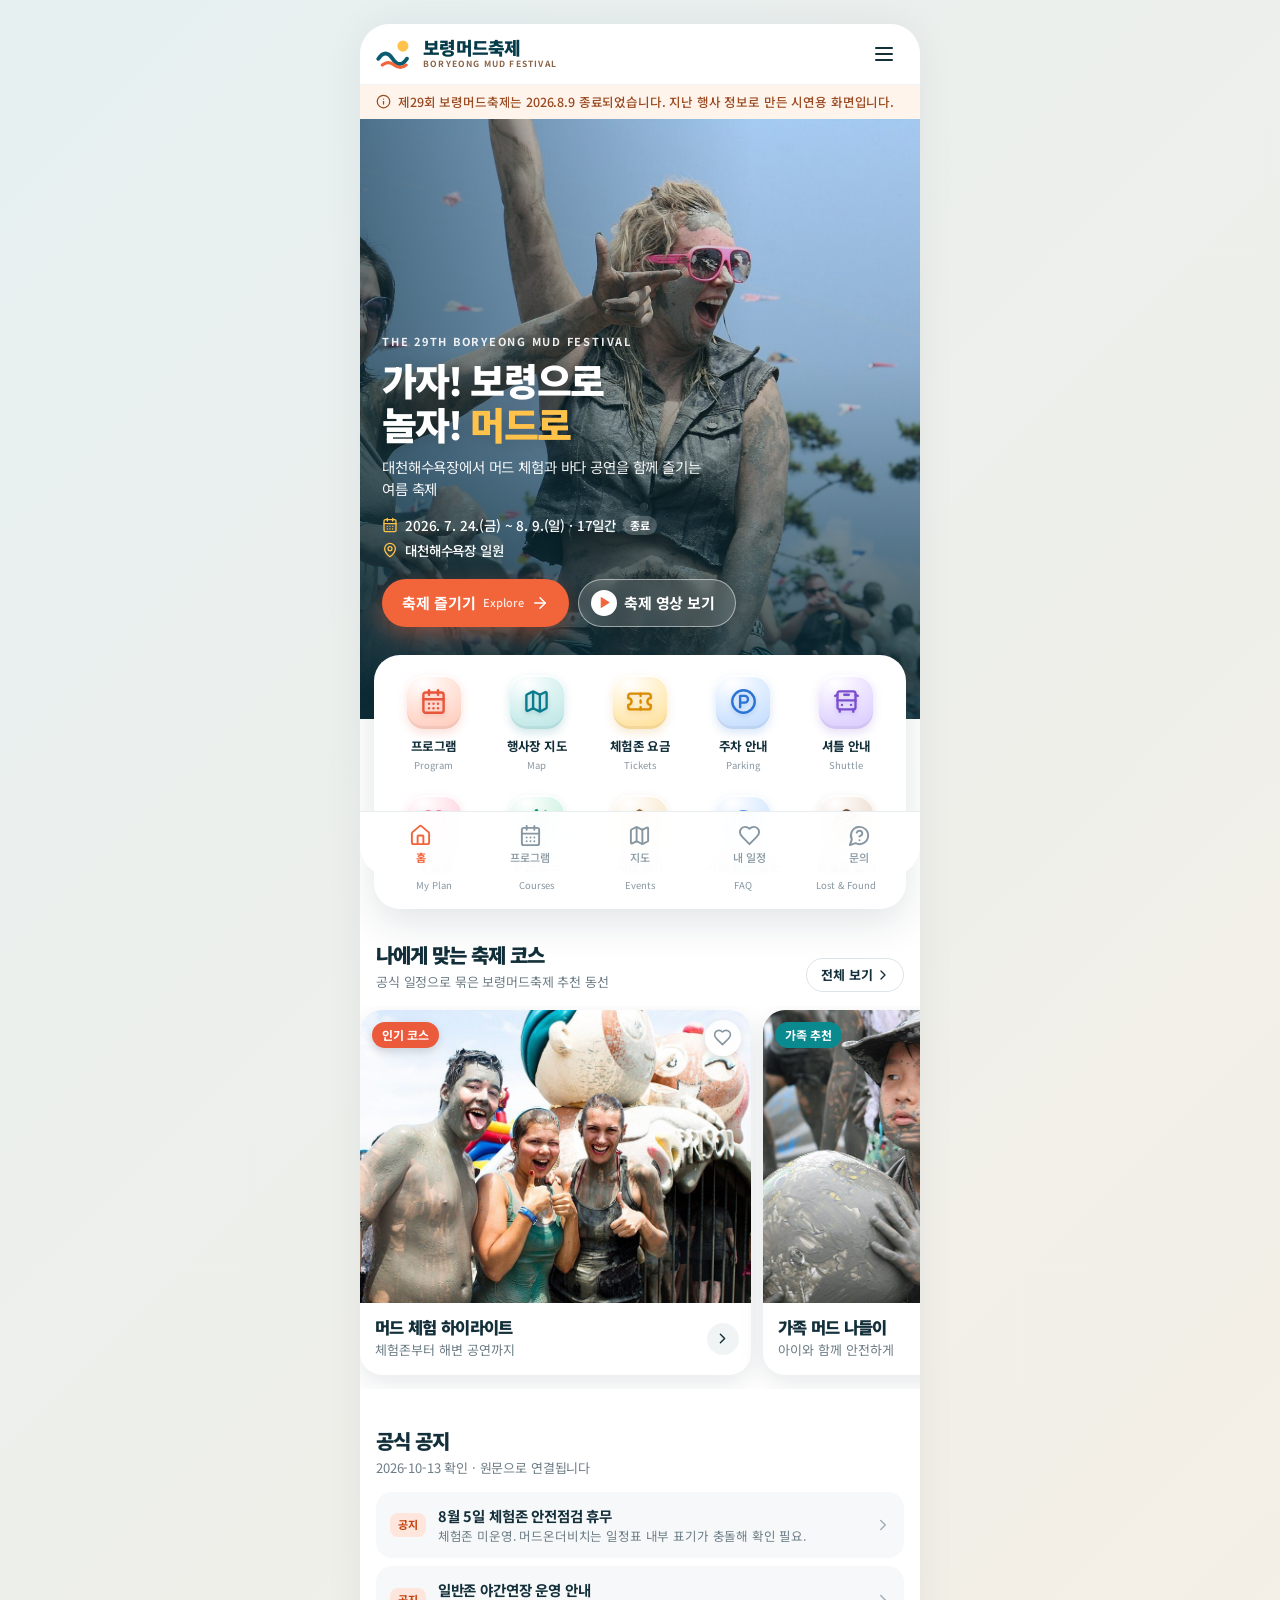
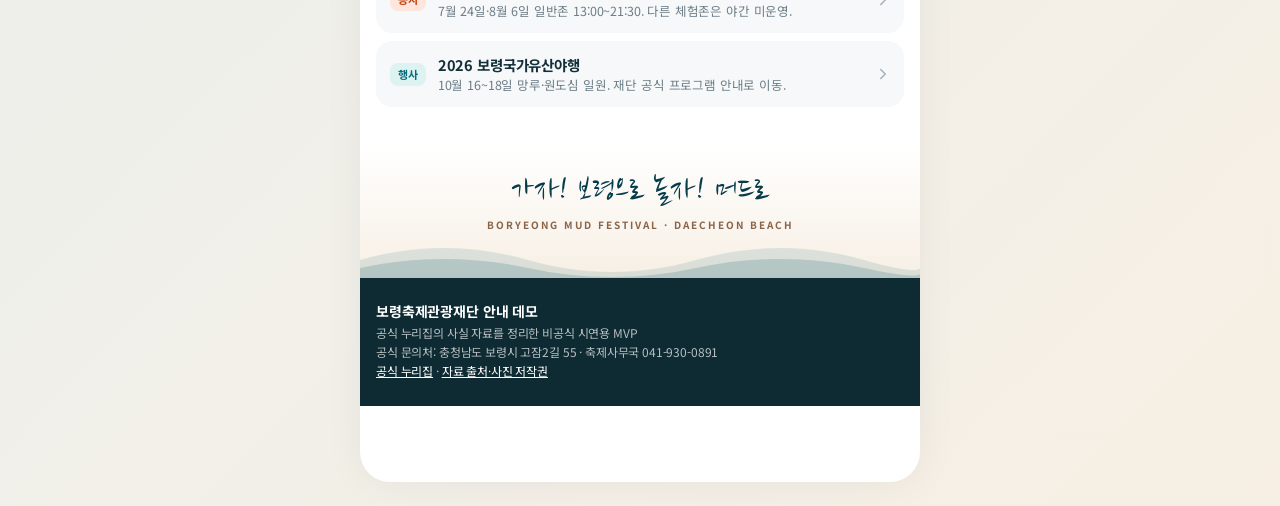
==== index.html @ dc7b0682 "Rebuild Boryeong demo on new festival engine (Cheonan-style design) Previous design v3 kept under /v" ====
<!doctype html>
<html lang="ko">
  <head>
    <meta charset="UTF-8" />
    <meta name="viewport" content="width=device-width, initial-scale=1.0, viewport-fit=cover" />
    <meta name="theme-color" content="#0A5C6E" />
    <link rel="manifest" href="./manifest.webmanifest" />
    <link rel="icon" href="./icon.svg" type="image/svg+xml" />
    <link rel="preconnect" href="https://fonts.googleapis.com" />
    <link rel="preconnect" href="https://fonts.gstatic.com" crossorigin />
    <link href="https://fonts.googleapis.com/css2?family=Noto+Sans+KR:wght@400;500;700;900&family=Nanum+Brush+Script&display=swap" rel="stylesheet" />
    <title>축제 안내</title>
    <script type="module" crossorigin src="./assets/index-DCYfaYwa.js"></script>
    <link rel="stylesheet" crossorigin href="./assets/index-BZfyHHnb.css">
  </head>
  <body>
    <div id="root"></div>
  </body>
</html>
---- assets/index-BZfyHHnb.css ----
.maplibregl-map{font:12px/20px Helvetica Neue,Arial,Helvetica,sans-serif;overflow:hidden;position:relative;-webkit-tap-highlight-color:rgb(0 0 0/0)}.maplibregl-canvas{position:absolute;left:0;top:0}.maplibregl-map:fullscreen{width:100%;height:100%}.maplibregl-ctrl-group button.maplibregl-ctrl-compass{touch-action:none}.maplibregl-canvas-container.maplibregl-interactive,.maplibregl-ctrl-group button.maplibregl-ctrl-compass{cursor:grab;-webkit-user-select:none;-moz-user-select:none;user-select:none}.maplibregl-canvas-container.maplibregl-interactive.maplibregl-track-pointer{cursor:pointer}.maplibregl-canvas-container.maplibregl-interactive:active,.maplibregl-ctrl-group button.maplibregl-ctrl-compass:active{cursor:grabbing}.maplibregl-canvas-container.maplibregl-touch-zoom-rotate,.maplibregl-canvas-container.maplibregl-touch-zoom-rotate .maplibregl-canvas{touch-action:pan-x pan-y}.maplibregl-canvas-container.maplibregl-touch-drag-pan,.maplibregl-canvas-container.maplibregl-touch-drag-pan .maplibregl-canvas{touch-action:pinch-zoom}.maplibregl-canvas-container.maplibregl-touch-zoom-rotate.maplibregl-touch-drag-pan,.maplibregl-canvas-container.maplibregl-touch-zoom-rotate.maplibregl-touch-drag-pan .maplibregl-canvas{touch-action:none}.maplibregl-canvas-container.maplibregl-touch-drag-pan.maplibregl-cooperative-gestures,.maplibregl-canvas-container.maplibregl-touch-drag-pan.maplibregl-cooperative-gestures .maplibregl-canvas{touch-action:pan-x pan-y}.maplibregl-ctrl-bottom-left,.maplibregl-ctrl-bottom-right,.maplibregl-ctrl-top-left,.maplibregl-ctrl-top-right{position:absolute;pointer-events:none;z-index:2}.maplibregl-ctrl-top-left{top:0;left:0}.maplibregl-ctrl-top-right{top:0;right:0}.maplibregl-ctrl-bottom-left{bottom:0;left:0}.maplibregl-ctrl-bottom-right{right:0;bottom:0}.maplibregl-ctrl{clear:both;pointer-events:auto;transform:translate(0)}.maplibregl-ctrl-top-left .maplibregl-ctrl{margin:10px 0 0 10px;float:left}.maplibregl-ctrl-top-right .maplibregl-ctrl{margin:10px 10px 0 0;float:right}.maplibregl-ctrl-bottom-left .maplibregl-ctrl{margin:0 0 10px 10px;float:left}.maplibregl-ctrl-bottom-right .maplibregl-ctrl{margin:0 10px 10px 0;float:right}.maplibregl-ctrl-group{border-radius:4px;background:#fff}.maplibregl-ctrl-group:not(:empty){box-shadow:0 0 0 2px #0000001a}@media(forced-colors:active){.maplibregl-ctrl-group:not(:empty){box-shadow:0 0 0 2px ButtonText}}.maplibregl-ctrl-group button{width:29px;height:29px;display:block;padding:0;outline:none;border:0;box-sizing:border-box;background-color:transparent;cursor:pointer}.maplibregl-ctrl-group button+button{border-top:1px solid #ddd}.maplibregl-ctrl button .maplibregl-ctrl-icon{display:block;width:100%;height:100%;background-repeat:no-repeat;background-position:50%}@media(forced-colors:active){.maplibregl-ctrl-icon{background-color:transparent}.maplibregl-ctrl-group button+button{border-top:1px solid ButtonText}}.maplibregl-ctrl button::-moz-focus-inner{border:0;padding:0}.maplibregl-ctrl-attrib-button:focus,.maplibregl-ctrl-group button:focus{box-shadow:0 0 2px 2px #0096ff}.maplibregl-ctrl button:disabled{cursor:not-allowed}.maplibregl-ctrl button:disabled .maplibregl-ctrl-icon{opacity:.25}@media(hover:hover){.maplibregl-ctrl button:not(:disabled):hover{background-color:#0000000d}}.maplibregl-ctrl button:not(:disabled):active{background-color:#0000000d}.maplibregl-ctrl-group button:focus:focus-visible{box-shadow:0 0 2px 2px #0096ff}.maplibregl-ctrl-group button:focus:not(:focus-visible){box-shadow:none}.maplibregl-ctrl-group button:focus:first-child{border-radius:4px 4px 0 0}.maplibregl-ctrl-group button:focus:last-child{border-radius:0 0 4px 4px}.maplibregl-ctrl-group button:focus:only-child{border-radius:inherit}.maplibregl-ctrl button.maplibregl-ctrl-zoom-out .maplibregl-ctrl-icon{background-image:url(data:image/svg+xml;charset=utf-8,%3Csvg%20xmlns%3D%22http%3A%2F%2Fwww.w3.org%2F2000%2Fsvg%22%20width%3D%2229%22%20height%3D%2229%22%20fill%3D%22%23333%22%20viewBox%3D%220%200%2029%2029%22%3E%3Cpath%20d%3D%22M10%2013c-.75%200-1.5.75-1.5%201.5S9.25%2016%2010%2016h9c.75%200%201.5-.75%201.5-1.5S19.75%2013%2019%2013z%22%2F%3E%3C%2Fsvg%3E)}.maplibregl-ctrl button.maplibregl-ctrl-zoom-in .maplibregl-ctrl-icon{background-image:url(data:image/svg+xml;charset=utf-8,%3Csvg%20xmlns%3D%22http%3A%2F%2Fwww.w3.org%2F2000%2Fsvg%22%20width%3D%2229%22%20height%3D%2229%22%20fill%3D%22%23333%22%20viewBox%3D%220%200%2029%2029%22%3E%3Cpath%20d%3D%22M14.5%208.5c-.75%200-1.5.75-1.5%201.5v3h-3c-.75%200-1.5.75-1.5%201.5S9.25%2016%2010%2016h3v3c0%20.75.75%201.5%201.5%201.5S16%2019.75%2016%2019v-3h3c.75%200%201.5-.75%201.5-1.5S19.75%2013%2019%2013h-3v-3c0-.75-.75-1.5-1.5-1.5%22%2F%3E%3C%2Fsvg%3E)}@media(forced-colors:active){.maplibregl-ctrl button.maplibregl-ctrl-zoom-out .maplibregl-ctrl-icon{background-image:url(data:image/svg+xml;charset=utf-8,%3Csvg%20xmlns%3D%22http%3A%2F%2Fwww.w3.org%2F2000%2Fsvg%22%20width%3D%2229%22%20height%3D%2229%22%20fill%3D%22%23fff%22%20viewBox%3D%220%200%2029%2029%22%3E%3Cpath%20d%3D%22M10%2013c-.75%200-1.5.75-1.5%201.5S9.25%2016%2010%2016h9c.75%200%201.5-.75%201.5-1.5S19.75%2013%2019%2013z%22%2F%3E%3C%2Fsvg%3E)}.maplibregl-ctrl button.maplibregl-ctrl-zoom-in .maplibregl-ctrl-icon{background-image:url(data:image/svg+xml;charset=utf-8,%3Csvg%20xmlns%3D%22http%3A%2F%2Fwww.w3.org%2F2000%2Fsvg%22%20width%3D%2229%22%20height%3D%2229%22%20fill%3D%22%23fff%22%20viewBox%3D%220%200%2029%2029%22%3E%3Cpath%20d%3D%22M14.5%208.5c-.75%200-1.5.75-1.5%201.5v3h-3c-.75%200-1.5.75-1.5%201.5S9.25%2016%2010%2016h3v3c0%20.75.75%201.5%201.5%201.5S16%2019.75%2016%2019v-3h3c.75%200%201.5-.75%201.5-1.5S19.75%2013%2019%2013h-3v-3c0-.75-.75-1.5-1.5-1.5%22%2F%3E%3C%2Fsvg%3E)}}@media(forced-colors:active)and (prefers-color-scheme:light){.maplibregl-ctrl button.maplibregl-ctrl-zoom-out .maplibregl-ctrl-icon{background-image:url(data:image/svg+xml;charset=utf-8,%3Csvg%20xmlns%3D%22http%3A%2F%2Fwww.w3.org%2F2000%2Fsvg%22%20width%3D%2229%22%20height%3D%2229%22%20viewBox%3D%220%200%2029%2029%22%3E%3Cpath%20d%3D%22M10%2013c-.75%200-1.5.75-1.5%201.5S9.25%2016%2010%2016h9c.75%200%201.5-.75%201.5-1.5S19.75%2013%2019%2013z%22%2F%3E%3C%2Fsvg%3E)}.maplibregl-ctrl button.maplibregl-ctrl-zoom-in .maplibregl-ctrl-icon{background-image:url(data:image/svg+xml;charset=utf-8,%3Csvg%20xmlns%3D%22http%3A%2F%2Fwww.w3.org%2F2000%2Fsvg%22%20width%3D%2229%22%20height%3D%2229%22%20viewBox%3D%220%200%2029%2029%22%3E%3Cpath%20d%3D%22M14.5%208.5c-.75%200-1.5.75-1.5%201.5v3h-3c-.75%200-1.5.75-1.5%201.5S9.25%2016%2010%2016h3v3c0%20.75.75%201.5%201.5%201.5S16%2019.75%2016%2019v-3h3c.75%200%201.5-.75%201.5-1.5S19.75%2013%2019%2013h-3v-3c0-.75-.75-1.5-1.5-1.5%22%2F%3E%3C%2Fsvg%3E)}}.maplibregl-ctrl button.maplibregl-ctrl-fullscreen .maplibregl-ctrl-icon{background-image:url(data:image/svg+xml;charset=utf-8,%3Csvg%20xmlns%3D%22http%3A%2F%2Fwww.w3.org%2F2000%2Fsvg%22%20width%3D%2229%22%20height%3D%2229%22%20fill%3D%22%23333%22%20viewBox%3D%220%200%2029%2029%22%3E%3Cpath%20d%3D%22M24%2016v5.5c0%201.75-.75%202.5-2.5%202.5H16v-1l3-1.5-4-5.5%201-1%205.5%204%201.5-3zM6%2016l1.5%203%205.5-4%201%201-4%205.5%203%201.5v1H7.5C5.75%2024%205%2023.25%205%2021.5V16zm7-11v1l-3%201.5%204%205.5-1%201-5.5-4L6%2013H5V7.5C5%205.75%205.75%205%207.5%205zm11%202.5c0-1.75-.75-2.5-2.5-2.5H16v1l3%201.5-4%205.5%201%201%205.5-4%201.5%203h1z%22%2F%3E%3C%2Fsvg%3E)}.maplibregl-ctrl button.maplibregl-ctrl-shrink .maplibregl-ctrl-icon{background-image:url(data:image/svg+xml;charset=utf-8,%3Csvg%20xmlns%3D%22http%3A%2F%2Fwww.w3.org%2F2000%2Fsvg%22%20width%3D%2229%22%20height%3D%2229%22%20viewBox%3D%220%200%2029%2029%22%3E%3Cpath%20d%3D%22M18.5%2016c-1.75%200-2.5.75-2.5%202.5V24h1l1.5-3%205.5%204%201-1-4-5.5%203-1.5v-1zM13%2018.5c0-1.75-.75-2.5-2.5-2.5H5v1l3%201.5L4%2024l1%201%205.5-4%201.5%203h1zm3-8c0%201.75.75%202.5%202.5%202.5H24v-1l-3-1.5L25%205l-1-1-5.5%204L17%205h-1zM10.5%2013c1.75%200%202.5-.75%202.5-2.5V5h-1l-1.5%203L5%204%204%205l4%205.5L5%2012v1z%22%2F%3E%3C%2Fsvg%3E)}@media(forced-colors:active){.maplibregl-ctrl button.maplibregl-ctrl-fullscreen .maplibregl-ctrl-icon{background-image:url(data:image/svg+xml;charset=utf-8,%3Csvg%20xmlns%3D%22http%3A%2F%2Fwww.w3.org%2F2000%2Fsvg%22%20width%3D%2229%22%20height%3D%2229%22%20fill%3D%22%23fff%22%20viewBox%3D%220%200%2029%2029%22%3E%3Cpath%20d%3D%22M24%2016v5.5c0%201.75-.75%202.5-2.5%202.5H16v-1l3-1.5-4-5.5%201-1%205.5%204%201.5-3zM6%2016l1.5%203%205.5-4%201%201-4%205.5%203%201.5v1H7.5C5.75%2024%205%2023.25%205%2021.5V16zm7-11v1l-3%201.5%204%205.5-1%201-5.5-4L6%2013H5V7.5C5%205.75%205.75%205%207.5%205zm11%202.5c0-1.75-.75-2.5-2.5-2.5H16v1l3%201.5-4%205.5%201%201%205.5-4%201.5%203h1z%22%2F%3E%3C%2Fsvg%3E)}.maplibregl-ctrl button.maplibregl-ctrl-shrink .maplibregl-ctrl-icon{background-image:url(data:image/svg+xml;charset=utf-8,%3Csvg%20xmlns%3D%22http%3A%2F%2Fwww.w3.org%2F2000%2Fsvg%22%20width%3D%2229%22%20height%3D%2229%22%20fill%3D%22%23fff%22%20viewBox%3D%220%200%2029%2029%22%3E%3Cpath%20d%3D%22M18.5%2016c-1.75%200-2.5.75-2.5%202.5V24h1l1.5-3%205.5%204%201-1-4-5.5%203-1.5v-1zM13%2018.5c0-1.75-.75-2.5-2.5-2.5H5v1l3%201.5L4%2024l1%201%205.5-4%201.5%203h1zm3-8c0%201.75.75%202.5%202.5%202.5H24v-1l-3-1.5L25%205l-1-1-5.5%204L17%205h-1zM10.5%2013c1.75%200%202.5-.75%202.5-2.5V5h-1l-1.5%203L5%204%204%205l4%205.5L5%2012v1z%22%2F%3E%3C%2Fsvg%3E)}}@media(forced-colors:active)and (prefers-color-scheme:light){.maplibregl-ctrl button.maplibregl-ctrl-fullscreen .maplibregl-ctrl-icon{background-image:url(data:image/svg+xml;charset=utf-8,%3Csvg%20xmlns%3D%22http%3A%2F%2Fwww.w3.org%2F2000%2Fsvg%22%20width%3D%2229%22%20height%3D%2229%22%20viewBox%3D%220%200%2029%2029%22%3E%3Cpath%20d%3D%22M24%2016v5.5c0%201.75-.75%202.5-2.5%202.5H16v-1l3-1.5-4-5.5%201-1%205.5%204%201.5-3zM6%2016l1.5%203%205.5-4%201%201-4%205.5%203%201.5v1H7.5C5.75%2024%205%2023.25%205%2021.5V16zm7-11v1l-3%201.5%204%205.5-1%201-5.5-4L6%2013H5V7.5C5%205.75%205.75%205%207.5%205zm11%202.5c0-1.75-.75-2.5-2.5-2.5H16v1l3%201.5-4%205.5%201%201%205.5-4%201.5%203h1z%22%2F%3E%3C%2Fsvg%3E)}.maplibregl-ctrl button.maplibregl-ctrl-shrink .maplibregl-ctrl-icon{background-image:url(data:image/svg+xml;charset=utf-8,%3Csvg%20xmlns%3D%22http%3A%2F%2Fwww.w3.org%2F2000%2Fsvg%22%20width%3D%2229%22%20height%3D%2229%22%20viewBox%3D%220%200%2029%2029%22%3E%3Cpath%20d%3D%22M18.5%2016c-1.75%200-2.5.75-2.5%202.5V24h1l1.5-3%205.5%204%201-1-4-5.5%203-1.5v-1zM13%2018.5c0-1.75-.75-2.5-2.5-2.5H5v1l3%201.5L4%2024l1%201%205.5-4%201.5%203h1zm3-8c0%201.75.75%202.5%202.5%202.5H24v-1l-3-1.5L25%205l-1-1-5.5%204L17%205h-1zM10.5%2013c1.75%200%202.5-.75%202.5-2.5V5h-1l-1.5%203L5%204%204%205l4%205.5L5%2012v1z%22%2F%3E%3C%2Fsvg%3E)}}.maplibregl-ctrl button.maplibregl-ctrl-compass .maplibregl-ctrl-icon{background-image:url(data:image/svg+xml;charset=utf-8,%3Csvg%20xmlns%3D%22http%3A%2F%2Fwww.w3.org%2F2000%2Fsvg%22%20width%3D%2229%22%20height%3D%2229%22%20fill%3D%22%23333%22%20viewBox%3D%220%200%2029%2029%22%3E%3Cpath%20d%3D%22m10.5%2014%204-8%204%208z%22%2F%3E%3Cpath%20fill%3D%22%23ccc%22%20d%3D%22m10.5%2016%204%208%204-8z%22%2F%3E%3C%2Fsvg%3E)}@media(forced-colors:active){.maplibregl-ctrl button.maplibregl-ctrl-compass .maplibregl-ctrl-icon{background-image:url(data:image/svg+xml;charset=utf-8,%3Csvg%20xmlns%3D%22http%3A%2F%2Fwww.w3.org%2F2000%2Fsvg%22%20width%3D%2229%22%20height%3D%2229%22%20fill%3D%22%23fff%22%20viewBox%3D%220%200%2029%2029%22%3E%3Cpath%20d%3D%22m10.5%2014%204-8%204%208z%22%2F%3E%3Cpath%20fill%3D%22%23ccc%22%20d%3D%22m10.5%2016%204%208%204-8z%22%2F%3E%3C%2Fsvg%3E)}}@media(forced-colors:active)and (prefers-color-scheme:light){.maplibregl-ctrl button.maplibregl-ctrl-compass .maplibregl-ctrl-icon{background-image:url(data:image/svg+xml;charset=utf-8,%3Csvg%20xmlns%3D%22http%3A%2F%2Fwww.w3.org%2F2000%2Fsvg%22%20width%3D%2229%22%20height%3D%2229%22%20viewBox%3D%220%200%2029%2029%22%3E%3Cpath%20d%3D%22m10.5%2014%204-8%204%208z%22%2F%3E%3Cpath%20fill%3D%22%23ccc%22%20d%3D%22m10.5%2016%204%208%204-8z%22%2F%3E%3C%2Fsvg%3E)}}.maplibregl-ctrl button.maplibregl-ctrl-globe .maplibregl-ctrl-icon{background-image:url(data:image/svg+xml;charset=utf-8,%3Csvg%20xmlns%3D%22http%3A%2F%2Fwww.w3.org%2F2000%2Fsvg%22%20width%3D%2222%22%20height%3D%2222%22%20fill%3D%22none%22%20stroke%3D%22%23333%22%20viewBox%3D%220%200%2022%2022%22%3E%3Ccircle%20cx%3D%2211%22%20cy%3D%2211%22%20r%3D%228.5%22%2F%3E%3Cpath%20d%3D%22M17.5%2011c0%204.819-3.02%208.5-6.5%208.5S4.5%2015.819%204.5%2011%207.52%202.5%2011%202.5s6.5%203.681%206.5%208.5Z%22%2F%3E%3Cpath%20d%3D%22M13.5%2011c0%202.447-.331%204.64-.853%206.206-.262.785-.562%201.384-.872%201.777-.314.399-.58.517-.775.517s-.461-.118-.775-.517c-.31-.393-.61-.992-.872-1.777C8.831%2015.64%208.5%2013.446%208.5%2011s.331-4.64.853-6.206c.262-.785.562-1.384.872-1.777.314-.399.58-.517.775-.517s.461.118.775.517c.31.393.61.992.872%201.777.522%201.565.853%203.76.853%206.206Z%22%2F%3E%3Cpath%20d%3D%22M11%207.5c-1.909%200-3.622-.166-4.845-.428-.616-.132-1.08-.283-1.379-.434a1.3%201.3%200%200%201-.224-.138q.07-.058.224-.138c.299-.151.763-.302%201.379-.434C7.378%205.666%209.091%205.5%2011%205.5s3.622.166%204.845.428c.616.132%201.08.283%201.379.434.105.053.177.1.224.138q-.07.058-.224.138c-.299.151-.763.302-1.379.434-1.223.262-2.936.428-4.845.428Zm0%209c-1.909%200-3.622-.166-4.845-.428-.616-.132-1.08-.283-1.379-.434a1.3%201.3%200%200%201-.224-.138%201.3%201.3%200%200%201%20.224-.138c.299-.151.763-.302%201.379-.434C7.378%2014.666%209.091%2014.5%2011%2014.5s3.622.166%204.845.428c.616.132%201.08.283%201.379.434.105.053.177.1.224.138a1.3%201.3%200%200%201-.224.138c-.299.151-.763.302-1.379.434-1.223.262-2.936.428-4.845.428Zm0-4c-2.46%200-4.672-.222-6.255-.574-.796-.177-1.406-.38-1.805-.59a1.5%201.5%200%200%201-.39-.272.3.3%200%200%201-.047-.064.3.3%200%200%201%20.048-.064c.066-.073.189-.167.389-.272.399-.21%201.009-.413%201.805-.59C6.328%209.722%208.54%209.5%2011%209.5s4.672.222%206.256.574c.795.177%201.405.38%201.804.59.2.105.323.2.39.272a.3.3%200%200%201%20.047.064.3.3%200%200%201-.048.064%201.4%201.4%200%200%201-.389.272c-.399.21-1.009.413-1.804.59-1.584.352-3.796.574-6.256.574Zm-8.501-1.51v.002zm0%20.018v.002zm17.002.002v-.002zm0-.018v-.002z%22%2F%3E%3C%2Fsvg%3E)}.maplibregl-ctrl button.maplibregl-ctrl-globe-enabled .maplibregl-ctrl-icon{background-image:url(data:image/svg+xml;charset=utf-8,%3Csvg%20xmlns%3D%22http%3A%2F%2Fwww.w3.org%2F2000%2Fsvg%22%20width%3D%2222%22%20height%3D%2222%22%20fill%3D%22none%22%20stroke%3D%22%2333b5e5%22%20viewBox%3D%220%200%2022%2022%22%3E%3Ccircle%20cx%3D%2211%22%20cy%3D%2211%22%20r%3D%228.5%22%2F%3E%3Cpath%20d%3D%22M17.5%2011c0%204.819-3.02%208.5-6.5%208.5S4.5%2015.819%204.5%2011%207.52%202.5%2011%202.5s6.5%203.681%206.5%208.5Z%22%2F%3E%3Cpath%20d%3D%22M13.5%2011c0%202.447-.331%204.64-.853%206.206-.262.785-.562%201.384-.872%201.777-.314.399-.58.517-.775.517s-.461-.118-.775-.517c-.31-.393-.61-.992-.872-1.777C8.831%2015.64%208.5%2013.446%208.5%2011s.331-4.64.853-6.206c.262-.785.562-1.384.872-1.777.314-.399.58-.517.775-.517s.461.118.775.517c.31.393.61.992.872%201.777.522%201.565.853%203.76.853%206.206Z%22%2F%3E%3Cpath%20d%3D%22M11%207.5c-1.909%200-3.622-.166-4.845-.428-.616-.132-1.08-.283-1.379-.434a1.3%201.3%200%200%201-.224-.138q.07-.058.224-.138c.299-.151.763-.302%201.379-.434C7.378%205.666%209.091%205.5%2011%205.5s3.622.166%204.845.428c.616.132%201.08.283%201.379.434.105.053.177.1.224.138q-.07.058-.224.138c-.299.151-.763.302-1.379.434-1.223.262-2.936.428-4.845.428Zm0%209c-1.909%200-3.622-.166-4.845-.428-.616-.132-1.08-.283-1.379-.434a1.3%201.3%200%200%201-.224-.138%201.3%201.3%200%200%201%20.224-.138c.299-.151.763-.302%201.379-.434C7.378%2014.666%209.091%2014.5%2011%2014.5s3.622.166%204.845.428c.616.132%201.08.283%201.379.434.105.053.177.1.224.138a1.3%201.3%200%200%201-.224.138c-.299.151-.763.302-1.379.434-1.223.262-2.936.428-4.845.428Zm0-4c-2.46%200-4.672-.222-6.255-.574-.796-.177-1.406-.38-1.805-.59a1.5%201.5%200%200%201-.39-.272.3.3%200%200%201-.047-.064.3.3%200%200%201%20.048-.064c.066-.073.189-.167.389-.272.399-.21%201.009-.413%201.805-.59C6.328%209.722%208.54%209.5%2011%209.5s4.672.222%206.256.574c.795.177%201.405.38%201.804.59.2.105.323.2.39.272a.3.3%200%200%201%20.047.064.3.3%200%200%201-.048.064%201.4%201.4%200%200%201-.389.272c-.399.21-1.009.413-1.804.59-1.584.352-3.796.574-6.256.574Zm-8.501-1.51v.002zm0%20.018v.002zm17.002.002v-.002zm0-.018v-.002z%22%2F%3E%3C%2Fsvg%3E)}.maplibregl-ctrl button.maplibregl-ctrl-terrain .maplibregl-ctrl-icon{background-image:url(data:image/svg+xml;charset=utf-8,%3Csvg%20xmlns%3D%22http%3A%2F%2Fwww.w3.org%2F2000%2Fsvg%22%20width%3D%2222%22%20height%3D%2222%22%20fill%3D%22%23333%22%20viewBox%3D%220%200%2022%2022%22%3E%3Cpath%20d%3D%22m1.754%2013.406%204.453-4.851%203.09%203.09%203.281%203.277.969-.969-3.309-3.312%203.844-4.121%206.148%206.886h1.082v-.855l-7.207-8.07-4.84%205.187L6.169%206.57l-5.48%205.965v.871ZM.688%2016.844h20.625v1.375H.688Zm0%200%22%2F%3E%3C%2Fsvg%3E)}.maplibregl-ctrl button.maplibregl-ctrl-terrain-enabled .maplibregl-ctrl-icon{background-image:url(data:image/svg+xml;charset=utf-8,%3Csvg%20xmlns%3D%22http%3A%2F%2Fwww.w3.org%2F2000%2Fsvg%22%20width%3D%2222%22%20height%3D%2222%22%20fill%3D%22%2333b5e5%22%20viewBox%3D%220%200%2022%2022%22%3E%3Cpath%20d%3D%22m1.754%2013.406%204.453-4.851%203.09%203.09%203.281%203.277.969-.969-3.309-3.312%203.844-4.121%206.148%206.886h1.082v-.855l-7.207-8.07-4.84%205.187L6.169%206.57l-5.48%205.965v.871ZM.688%2016.844h20.625v1.375H.688Zm0%200%22%2F%3E%3C%2Fsvg%3E)}.maplibregl-ctrl button.maplibregl-ctrl-geolocate .maplibregl-ctrl-icon{background-image:url(data:image/svg+xml;charset=utf-8,%3Csvg%20xmlns%3D%22http%3A%2F%2Fwww.w3.org%2F2000%2Fsvg%22%20width%3D%2229%22%20height%3D%2229%22%20fill%3D%22%23333%22%20viewBox%3D%220%200%2020%2020%22%3E%3Cpath%20d%3D%22M10%204C9%204%209%205%209%205v.1A5%205%200%200%200%205.1%209H5s-1%200-1%201%201%201%201%201h.1A5%205%200%200%200%209%2014.9v.1s0%201%201%201%201-1%201-1v-.1a5%205%200%200%200%203.9-3.9h.1s1%200%201-1-1-1-1-1h-.1A5%205%200%200%200%2011%205.1V5s0-1-1-1m0%202.5a3.5%203.5%200%201%201%200%207%203.5%203.5%200%201%201%200-7%22%2F%3E%3Ccircle%20cx%3D%2210%22%20cy%3D%2210%22%20r%3D%222%22%2F%3E%3C%2Fsvg%3E)}.maplibregl-ctrl button.maplibregl-ctrl-geolocate:disabled .maplibregl-ctrl-icon{background-image:url(data:image/svg+xml;charset=utf-8,%3Csvg%20xmlns%3D%22http%3A%2F%2Fwww.w3.org%2F2000%2Fsvg%22%20width%3D%2229%22%20height%3D%2229%22%20fill%3D%22%23aaa%22%20viewBox%3D%220%200%2020%2020%22%3E%3Cpath%20d%3D%22M10%204C9%204%209%205%209%205v.1A5%205%200%200%200%205.1%209H5s-1%200-1%201%201%201%201%201h.1A5%205%200%200%200%209%2014.9v.1s0%201%201%201%201-1%201-1v-.1a5%205%200%200%200%203.9-3.9h.1s1%200%201-1-1-1-1-1h-.1A5%205%200%200%200%2011%205.1V5s0-1-1-1m0%202.5a3.5%203.5%200%201%201%200%207%203.5%203.5%200%201%201%200-7%22%2F%3E%3Ccircle%20cx%3D%2210%22%20cy%3D%2210%22%20r%3D%222%22%2F%3E%3Cpath%20fill%3D%22red%22%20d%3D%22m14%205%201%201-9%209-1-1z%22%2F%3E%3C%2Fsvg%3E)}.maplibregl-ctrl button.maplibregl-ctrl-geolocate.maplibregl-ctrl-geolocate-active .maplibregl-ctrl-icon{background-image:url(data:image/svg+xml;charset=utf-8,%3Csvg%20xmlns%3D%22http%3A%2F%2Fwww.w3.org%2F2000%2Fsvg%22%20width%3D%2229%22%20height%3D%2229%22%20fill%3D%22%2333b5e5%22%20viewBox%3D%220%200%2020%2020%22%3E%3Cpath%20d%3D%22M10%204C9%204%209%205%209%205v.1A5%205%200%200%200%205.1%209H5s-1%200-1%201%201%201%201%201h.1A5%205%200%200%200%209%2014.9v.1s0%201%201%201%201-1%201-1v-.1a5%205%200%200%200%203.9-3.9h.1s1%200%201-1-1-1-1-1h-.1A5%205%200%200%200%2011%205.1V5s0-1-1-1m0%202.5a3.5%203.5%200%201%201%200%207%203.5%203.5%200%201%201%200-7%22%2F%3E%3Ccircle%20cx%3D%2210%22%20cy%3D%2210%22%20r%3D%222%22%2F%3E%3C%2Fsvg%3E)}.maplibregl-ctrl button.maplibregl-ctrl-geolocate.maplibregl-ctrl-geolocate-active-error .maplibregl-ctrl-icon{background-image:url(data:image/svg+xml;charset=utf-8,%3Csvg%20xmlns%3D%22http%3A%2F%2Fwww.w3.org%2F2000%2Fsvg%22%20width%3D%2229%22%20height%3D%2229%22%20fill%3D%22%23e58978%22%20viewBox%3D%220%200%2020%2020%22%3E%3Cpath%20d%3D%22M10%204C9%204%209%205%209%205v.1A5%205%200%200%200%205.1%209H5s-1%200-1%201%201%201%201%201h.1A5%205%200%200%200%209%2014.9v.1s0%201%201%201%201-1%201-1v-.1a5%205%200%200%200%203.9-3.9h.1s1%200%201-1-1-1-1-1h-.1A5%205%200%200%200%2011%205.1V5s0-1-1-1m0%202.5a3.5%203.5%200%201%201%200%207%203.5%203.5%200%201%201%200-7%22%2F%3E%3Ccircle%20cx%3D%2210%22%20cy%3D%2210%22%20r%3D%222%22%2F%3E%3C%2Fsvg%3E)}.maplibregl-ctrl button.maplibregl-ctrl-geolocate.maplibregl-ctrl-geolocate-background .maplibregl-ctrl-icon{background-image:url(data:image/svg+xml;charset=utf-8,%3Csvg%20xmlns%3D%22http%3A%2F%2Fwww.w3.org%2F2000%2Fsvg%22%20width%3D%2229%22%20height%3D%2229%22%20fill%3D%22%2333b5e5%22%20viewBox%3D%220%200%2020%2020%22%3E%3Cpath%20d%3D%22M10%204C9%204%209%205%209%205v.1A5%205%200%200%200%205.1%209H5s-1%200-1%201%201%201%201%201h.1A5%205%200%200%200%209%2014.9v.1s0%201%201%201%201-1%201-1v-.1a5%205%200%200%200%203.9-3.9h.1s1%200%201-1-1-1-1-1h-.1A5%205%200%200%200%2011%205.1V5s0-1-1-1m0%202.5a3.5%203.5%200%201%201%200%207%203.5%203.5%200%201%201%200-7%22%2F%3E%3C%2Fsvg%3E)}.maplibregl-ctrl button.maplibregl-ctrl-geolocate.maplibregl-ctrl-geolocate-background-error .maplibregl-ctrl-icon{background-image:url(data:image/svg+xml;charset=utf-8,%3Csvg%20xmlns%3D%22http%3A%2F%2Fwww.w3.org%2F2000%2Fsvg%22%20width%3D%2229%22%20height%3D%2229%22%20fill%3D%22%23e54e33%22%20viewBox%3D%220%200%2020%2020%22%3E%3Cpath%20d%3D%22M10%204C9%204%209%205%209%205v.1A5%205%200%200%200%205.1%209H5s-1%200-1%201%201%201%201%201h.1A5%205%200%200%200%209%2014.9v.1s0%201%201%201%201-1%201-1v-.1a5%205%200%200%200%203.9-3.9h.1s1%200%201-1-1-1-1-1h-.1A5%205%200%200%200%2011%205.1V5s0-1-1-1m0%202.5a3.5%203.5%200%201%201%200%207%203.5%203.5%200%201%201%200-7%22%2F%3E%3C%2Fsvg%3E)}.maplibregl-ctrl button.maplibregl-ctrl-geolocate.maplibregl-ctrl-geolocate-waiting .maplibregl-ctrl-icon{animation:maplibregl-spin 2s linear infinite}@media(forced-colors:active){.maplibregl-ctrl button.maplibregl-ctrl-geolocate .maplibregl-ctrl-icon{background-image:url(data:image/svg+xml;charset=utf-8,%3Csvg%20xmlns%3D%22http%3A%2F%2Fwww.w3.org%2F2000%2Fsvg%22%20width%3D%2229%22%20height%3D%2229%22%20fill%3D%22%23fff%22%20viewBox%3D%220%200%2020%2020%22%3E%3Cpath%20d%3D%22M10%204C9%204%209%205%209%205v.1A5%205%200%200%200%205.1%209H5s-1%200-1%201%201%201%201%201h.1A5%205%200%200%200%209%2014.9v.1s0%201%201%201%201-1%201-1v-.1a5%205%200%200%200%203.9-3.9h.1s1%200%201-1-1-1-1-1h-.1A5%205%200%200%200%2011%205.1V5s0-1-1-1m0%202.5a3.5%203.5%200%201%201%200%207%203.5%203.5%200%201%201%200-7%22%2F%3E%3Ccircle%20cx%3D%2210%22%20cy%3D%2210%22%20r%3D%222%22%2F%3E%3C%2Fsvg%3E)}.maplibregl-ctrl button.maplibregl-ctrl-geolocate:disabled .maplibregl-ctrl-icon{background-image:url(data:image/svg+xml;charset=utf-8,%3Csvg%20xmlns%3D%22http%3A%2F%2Fwww.w3.org%2F2000%2Fsvg%22%20width%3D%2229%22%20height%3D%2229%22%20fill%3D%22%23999%22%20viewBox%3D%220%200%2020%2020%22%3E%3Cpath%20d%3D%22M10%204C9%204%209%205%209%205v.1A5%205%200%200%200%205.1%209H5s-1%200-1%201%201%201%201%201h.1A5%205%200%200%200%209%2014.9v.1s0%201%201%201%201-1%201-1v-.1a5%205%200%200%200%203.9-3.9h.1s1%200%201-1-1-1-1-1h-.1A5%205%200%200%200%2011%205.1V5s0-1-1-1m0%202.5a3.5%203.5%200%201%201%200%207%203.5%203.5%200%201%201%200-7%22%2F%3E%3Ccircle%20cx%3D%2210%22%20cy%3D%2210%22%20r%3D%222%22%2F%3E%3Cpath%20fill%3D%22red%22%20d%3D%22m14%205%201%201-9%209-1-1z%22%2F%3E%3C%2Fsvg%3E)}.maplibregl-ctrl button.maplibregl-ctrl-geolocate.maplibregl-ctrl-geolocate-active .maplibregl-ctrl-icon{background-image:url(data:image/svg+xml;charset=utf-8,%3Csvg%20xmlns%3D%22http%3A%2F%2Fwww.w3.org%2F2000%2Fsvg%22%20width%3D%2229%22%20height%3D%2229%22%20fill%3D%22%2333b5e5%22%20viewBox%3D%220%200%2020%2020%22%3E%3Cpath%20d%3D%22M10%204C9%204%209%205%209%205v.1A5%205%200%200%200%205.1%209H5s-1%200-1%201%201%201%201%201h.1A5%205%200%200%200%209%2014.9v.1s0%201%201%201%201-1%201-1v-.1a5%205%200%200%200%203.9-3.9h.1s1%200%201-1-1-1-1-1h-.1A5%205%200%200%200%2011%205.1V5s0-1-1-1m0%202.5a3.5%203.5%200%201%201%200%207%203.5%203.5%200%201%201%200-7%22%2F%3E%3Ccircle%20cx%3D%2210%22%20cy%3D%2210%22%20r%3D%222%22%2F%3E%3C%2Fsvg%3E)}.maplibregl-ctrl button.maplibregl-ctrl-geolocate.maplibregl-ctrl-geolocate-active-error .maplibregl-ctrl-icon{background-image:url(data:image/svg+xml;charset=utf-8,%3Csvg%20xmlns%3D%22http%3A%2F%2Fwww.w3.org%2F2000%2Fsvg%22%20width%3D%2229%22%20height%3D%2229%22%20fill%3D%22%23e58978%22%20viewBox%3D%220%200%2020%2020%22%3E%3Cpath%20d%3D%22M10%204C9%204%209%205%209%205v.1A5%205%200%200%200%205.1%209H5s-1%200-1%201%201%201%201%201h.1A5%205%200%200%200%209%2014.9v.1s0%201%201%201%201-1%201-1v-.1a5%205%200%200%200%203.9-3.9h.1s1%200%201-1-1-1-1-1h-.1A5%205%200%200%200%2011%205.1V5s0-1-1-1m0%202.5a3.5%203.5%200%201%201%200%207%203.5%203.5%200%201%201%200-7%22%2F%3E%3Ccircle%20cx%3D%2210%22%20cy%3D%2210%22%20r%3D%222%22%2F%3E%3C%2Fsvg%3E)}.maplibregl-ctrl button.maplibregl-ctrl-geolocate.maplibregl-ctrl-geolocate-background .maplibregl-ctrl-icon{background-image:url(data:image/svg+xml;charset=utf-8,%3Csvg%20xmlns%3D%22http%3A%2F%2Fwww.w3.org%2F2000%2Fsvg%22%20width%3D%2229%22%20height%3D%2229%22%20fill%3D%22%2333b5e5%22%20viewBox%3D%220%200%2020%2020%22%3E%3Cpath%20d%3D%22M10%204C9%204%209%205%209%205v.1A5%205%200%200%200%205.1%209H5s-1%200-1%201%201%201%201%201h.1A5%205%200%200%200%209%2014.9v.1s0%201%201%201%201-1%201-1v-.1a5%205%200%200%200%203.9-3.9h.1s1%200%201-1-1-1-1-1h-.1A5%205%200%200%200%2011%205.1V5s0-1-1-1m0%202.5a3.5%203.5%200%201%201%200%207%203.5%203.5%200%201%201%200-7%22%2F%3E%3C%2Fsvg%3E)}.maplibregl-ctrl button.maplibregl-ctrl-geolocate.maplibregl-ctrl-geolocate-background-error .maplibregl-ctrl-icon{background-image:url(data:image/svg+xml;charset=utf-8,%3Csvg%20xmlns%3D%22http%3A%2F%2Fwww.w3.org%2F2000%2Fsvg%22%20width%3D%2229%22%20height%3D%2229%22%20fill%3D%22%23e54e33%22%20viewBox%3D%220%200%2020%2020%22%3E%3Cpath%20d%3D%22M10%204C9%204%209%205%209%205v.1A5%205%200%200%200%205.1%209H5s-1%200-1%201%201%201%201%201h.1A5%205%200%200%200%209%2014.9v.1s0%201%201%201%201-1%201-1v-.1a5%205%200%200%200%203.9-3.9h.1s1%200%201-1-1-1-1-1h-.1A5%205%200%200%200%2011%205.1V5s0-1-1-1m0%202.5a3.5%203.5%200%201%201%200%207%203.5%203.5%200%201%201%200-7%22%2F%3E%3C%2Fsvg%3E)}}@media(forced-colors:active)and (prefers-color-scheme:light){.maplibregl-ctrl button.maplibregl-ctrl-geolocate .maplibregl-ctrl-icon{background-image:url(data:image/svg+xml;charset=utf-8,%3Csvg%20xmlns%3D%22http%3A%2F%2Fwww.w3.org%2F2000%2Fsvg%22%20width%3D%2229%22%20height%3D%2229%22%20viewBox%3D%220%200%2020%2020%22%3E%3Cpath%20d%3D%22M10%204C9%204%209%205%209%205v.1A5%205%200%200%200%205.1%209H5s-1%200-1%201%201%201%201%201h.1A5%205%200%200%200%209%2014.9v.1s0%201%201%201%201-1%201-1v-.1a5%205%200%200%200%203.9-3.9h.1s1%200%201-1-1-1-1-1h-.1A5%205%200%200%200%2011%205.1V5s0-1-1-1m0%202.5a3.5%203.5%200%201%201%200%207%203.5%203.5%200%201%201%200-7%22%2F%3E%3Ccircle%20cx%3D%2210%22%20cy%3D%2210%22%20r%3D%222%22%2F%3E%3C%2Fsvg%3E)}.maplibregl-ctrl button.maplibregl-ctrl-geolocate:disabled .maplibregl-ctrl-icon{background-image:url(data:image/svg+xml;charset=utf-8,%3Csvg%20xmlns%3D%22http%3A%2F%2Fwww.w3.org%2F2000%2Fsvg%22%20width%3D%2229%22%20height%3D%2229%22%20fill%3D%22%23666%22%20viewBox%3D%220%200%2020%2020%22%3E%3Cpath%20d%3D%22M10%204C9%204%209%205%209%205v.1A5%205%200%200%200%205.1%209H5s-1%200-1%201%201%201%201%201h.1A5%205%200%200%200%209%2014.9v.1s0%201%201%201%201-1%201-1v-.1a5%205%200%200%200%203.9-3.9h.1s1%200%201-1-1-1-1-1h-.1A5%205%200%200%200%2011%205.1V5s0-1-1-1m0%202.5a3.5%203.5%200%201%201%200%207%203.5%203.5%200%201%201%200-7%22%2F%3E%3Ccircle%20cx%3D%2210%22%20cy%3D%2210%22%20r%3D%222%22%2F%3E%3Cpath%20fill%3D%22red%22%20d%3D%22m14%205%201%201-9%209-1-1z%22%2F%3E%3C%2Fsvg%3E)}}@keyframes maplibregl-spin{0%{transform:rotate(0)}to{transform:rotate(1turn)}}a.maplibregl-ctrl-logo{width:88px;height:23px;margin:0 0 -4px -4px;display:block;background-repeat:no-repeat;cursor:pointer;overflow:hidden;background-image:url("data:image/svg+xml;charset=utf-8,%3Csvg%20xmlns%3D%22http%3A%2F%2Fwww.w3.org%2F2000%2Fsvg%22%20width%3D%2288%22%20height%3D%2223%22%20fill%3D%22none%22%3E%3Cpath%20fill%3D%22%23000%22%20fill-opacity%3D%22.4%22%20fill-rule%3D%22evenodd%22%20d%3D%22M17.408%2016.796h-1.827l2.501-12.095h.198l3.324%206.533.988%202.19.988-2.19%203.258-6.533h.181l2.6%2012.095h-1.81l-1.218-5.644-.362-1.71-.658%201.71-2.929%205.644h-.098l-2.914-5.644-.757-1.71-.345%201.71zm1.958-3.42-.726%203.663a1.255%201.255%200%200%201-1.232%201.011h-1.827a1.255%201.255%200%200%201-1.229-1.509l2.501-12.095a1.255%201.255%200%200%201%201.23-1.001h.197a1.25%201.25%200%200%201%201.12.685l3.19%206.273%203.125-6.263a1.25%201.25%200%200%201%201.123-.695h.181a1.255%201.255%200%200%201%201.227.991l1.443%206.71a5%205%200%200%201%20.314-.787l.009-.016a4.6%204.6%200%200%201%201.777-1.887c.782-.46%201.668-.667%202.611-.667a4.6%204.6%200%200%201%201.7.32l.306.134c.21-.16.474-.256.759-.256h1.694a1.255%201.255%200%200%201%201.212.925%201.255%201.255%200%200%201%201.212-.925h1.711c.284%200%20.545.094.755.252.613-.3%201.312-.45%202.075-.45%201.356%200%202.557.445%203.482%201.4q.47.48.763%201.064V4.701a1.255%201.255%200%200%201%201.255-1.255h1.86A1.255%201.255%200%200%201%2054.44%204.7v9.194h2.217c.19%200%20.37.043.532.118v-4.77c0-.356.147-.678.385-.906a2.42%202.42%200%200%201-.682-1.71c0-.665.267-1.253.735-1.7a2.45%202.45%200%200%201%201.722-.674%202.43%202.43%200%200%201%201.705.675q.318.302.504.683V4.7a1.255%201.255%200%200%201%201.255-1.255h1.744A1.255%201.255%200%200%201%2065.812%204.7v3.335a4.8%204.8%200%200%201%201.526-.246c.938%200%201.817.214%202.59.69a4.47%204.47%200%200%201%201.67%201.743v-.98a1.255%201.255%200%200%201%201.256-1.256h1.777c.233%200%20.451.064.639.174a3.4%203.4%200%200%201%201.567-.372c.346%200%20.861.02%201.285.232a1.25%201.25%200%200%201%20.689%201.004%204.7%204.7%200%200%201%20.853-.588c.795-.44%201.675-.647%202.61-.647%201.385%200%202.65.39%203.525%201.396.836.938%201.168%202.173%201.168%203.528q-.001.515-.056%201.051a1.255%201.255%200%200%201-.947%201.09l.408.952a1.255%201.255%200%200%201-.477%201.552c-.418.268-.92.463-1.458.612-.613.171-1.304.244-2.049.244-1.06%200-2.043-.207-2.886-.698l-.015-.008c-.798-.48-1.419-1.135-1.818-1.963l-.004-.008a5.8%205.8%200%200%201-.548-2.512q0-.429.053-.843a1.3%201.3%200%200%201-.333-.086l-.166-.004c-.223%200-.426.062-.643.228-.03.024-.142.139-.142.59v3.883a1.255%201.255%200%200%201-1.256%201.256h-1.777a1.255%201.255%200%200%201-1.256-1.256V15.69l-.032.057a4.8%204.8%200%200%201-1.86%201.833%205.04%205.04%200%200%201-2.484.634%204.5%204.5%200%200%201-1.935-.424%201.25%201.25%200%200%201-.764.258h-1.71a1.255%201.255%200%200%201-1.256-1.255V7.687a2.4%202.4%200%200%201-.428.625c.253.23.412.561.412.93v7.553a1.255%201.255%200%200%201-1.256%201.255h-1.843a1.25%201.25%200%200%201-.894-.373c-.228.23-.544.373-.894.373H51.32a1.255%201.255%200%200%201-1.256-1.255v-1.251l-.061.117a4.7%204.7%200%200%201-1.782%201.884%204.77%204.77%200%200%201-2.485.67%205.6%205.6%200%200%201-1.485-.188l.009%202.764a1.255%201.255%200%200%201-1.255%201.259h-1.729a1.255%201.255%200%200%201-1.255-1.255v-3.537a1.255%201.255%200%200%201-1.167.793h-1.679a1.25%201.25%200%200%201-.77-.263%204.5%204.5%200%200%201-1.945.429c-.885%200-1.724-.21-2.495-.632l-.017-.01a5%205%200%200%201-1.081-.836%201.255%201.255%200%200%201-1.254%201.312h-1.81a1.255%201.255%200%200%201-1.228-.99l-.782-3.625-2.044%203.939a1.25%201.25%200%200%201-1.115.676h-.098a1.25%201.25%200%200%201-1.116-.68l-2.061-3.994zM35.92%2016.63l.207-.114.223-.15q.493-.356.735-.785l.061-.118.033%201.332h1.678V9.242h-1.694l-.033%201.267q-.133-.329-.526-.658l-.032-.028a3.2%203.2%200%200%200-.668-.428l-.27-.12a3.3%203.3%200%200%200-1.235-.23q-1.136-.001-1.974.493a3.36%203.36%200%200%200-1.3%201.382q-.445.89-.444%202.074%200%201.2.51%202.107a3.8%203.8%200%200%200%201.382%201.381%203.9%203.9%200%200%200%201.893.477q.795%200%201.455-.33zm-2.789-5.38q-.576.675-.575%201.762%200%201.102.559%201.794.576.675%201.645.675a2.25%202.25%200%200%200%20.934-.19%202.2%202.2%200%200%200%20.468-.29l.178-.161a2.2%202.2%200%200%200%20.397-.561q.244-.5.244-1.15v-.115q0-.708-.296-1.267l-.043-.077a2.2%202.2%200%200%200-.633-.709l-.13-.086-.047-.028a2.1%202.1%200%200%200-1.073-.285q-1.052%200-1.629.692zm2.316%202.706c.163-.17.28-.407.28-.83v-.114c0-.292-.06-.508-.15-.68a.96.96%200%200%200-.353-.389.85.85%200%200%200-.464-.127c-.4%200-.56.114-.664.239l-.01.012c-.148.174-.275.45-.275.945%200%20.506.122.801.27.99.097.11.266.224.68.224.303%200%20.504-.09.687-.269zm7.545%201.705a2.6%202.6%200%200%200%20.331.423q.319.33.755.548l.173.074q.65.255%201.49.255%201.02%200%201.844-.493a3.45%203.45%200%200%200%201.316-1.4q.493-.904.493-2.089%200-1.909-.988-2.913-.988-1.02-2.584-1.02-.898%200-1.575.347a3%203%200%200%200-.415.262l-.199.166a3.4%203.4%200%200%200-.64.82V9.242h-1.712v11.553h1.729l-.017-5.134zm.53-1.138q.206.29.48.5l.155.11.053.034q.51.296%201.119.297%201.07%200%201.645-.675.577-.69.576-1.762%200-1.119-.576-1.777-.558-.675-1.645-.675-.435%200-.835.16a2%202%200%200%200-.284.136%202%202%200%200%200-.363.254%202.2%202.2%200%200%200-.46.569l-.082.162a2.6%202.6%200%200%200-.213%201.072v.115q0%20.707.296%201.267l.135.211zm.964-.818a1.1%201.1%200%200%200%20.367.385.94.94%200%200%200%20.476.118c.423%200%20.59-.117.687-.23.159-.194.28-.478.28-.95%200-.53-.133-.8-.266-.952l-.021-.025c-.078-.094-.231-.221-.68-.221a1%201%200%200%200-.503.135l-.012.007a.86.86%200%200%200-.335.343c-.073.133-.132.324-.132.614v.115a1.4%201.4%200%200%200%20.14.66zm15.7-6.222q.347-.346.346-.856a1.05%201.05%200%200%200-.345-.79%201.18%201.18%200%200%200-.84-.329q-.51%200-.855.33a1.05%201.05%200%200%200-.346.79q0%20.51.346.855.345.346.856.346.51%200%20.839-.346zm4.337%209.314.033-1.332q.191.403.59.747l.098.081a4%204%200%200%200%20.316.224l.223.122a3.2%203.2%200%200%200%201.44.322%203.8%203.8%200%200%200%201.875-.477%203.5%203.5%200%200%200%201.382-1.366q.527-.89.526-2.09%200-1.184-.444-2.073a3.24%203.24%200%200%200-1.283-1.399q-.823-.51-1.942-.51a3.5%203.5%200%200%200-1.527.344l-.086.043-.165.09a3%203%200%200%200-.33.214q-.432.315-.656.707a2%202%200%200%200-.099.198l.082-1.283V4.701h-1.744v12.095zm.473-2.509a2.5%202.5%200%200%200%20.566.7q.117.098.245.18l.144.08a2.1%202.1%200%200%200%20.975.232q1.07%200%201.645-.675.576-.69.576-1.778%200-1.102-.576-1.777-.56-.691-1.645-.692a2.2%202.2%200%200%200-1.015.235q-.22.113-.415.282l-.15.142a2.1%202.1%200%200%200-.42.594q-.223.479-.223%201.1v.115q0%20.705.293%201.26zm2.616-.293c.157-.191.28-.479.28-.967%200-.51-.13-.79-.276-.961l-.021-.026c-.082-.1-.232-.225-.67-.225a.87.87%200%200%200-.681.279l-.012.011c-.154.155-.274.38-.274.807v.115c0%20.285.057.499.144.669a1.1%201.1%200%200%200%20.367.405c.137.082.28.123.455.123.423%200%20.59-.118.686-.23zm8.266-3.013q.345-.13.724-.14l.069-.002q.493%200%20.642.099l.247-1.794q-.196-.099-.717-.099a2.3%202.3%200%200%200-.545.063%202%202%200%200%200-.411.148%202.2%202.2%200%200%200-.4.249%202.5%202.5%200%200%200-.485.499%202.7%202.7%200%200%200-.32.581l-.05.137v-1.48h-1.778v7.553h1.777v-3.884q0-.546.159-.943a1.5%201.5%200%200%201%20.466-.636%202.5%202.5%200%200%201%20.399-.253%202%202%200%200%201%20.224-.099zm9.784%202.656.05-.922q0-1.743-.856-2.698-.838-.97-2.584-.97-1.119-.001-2.007.493a3.46%203.46%200%200%200-1.4%201.382q-.493.906-.493%202.106%200%201.07.428%201.975.428.89%201.332%201.432.906.526%202.255.526.973%200%201.668-.185l.044-.012.135-.04q.613-.184.984-.421l-.542-1.267q-.3.162-.642.274l-.297.087q-.51.131-1.3.131-.954%200-1.497-.444a1.6%201.6%200%200%201-.192-.193q-.366-.44-.512-1.234l-.004-.021zm-5.427-1.256-.003.022h3.752v-.138q-.011-.727-.288-1.118a1%201%200%200%200-.156-.176q-.46-.428-1.316-.428-.986%200-1.494.604-.379.45-.494%201.234zm-27.053%202.77V4.7h-1.86v12.095h5.333V15.15zm7.103-5.908v7.553h-1.843V9.242h1.843z%22%2F%3E%3Cpath%20fill%3D%22%23fff%22%20d%3D%22m19.63%2011.151-.757-1.71-.345%201.71-1.12%205.644h-1.827L18.083%204.7h.197l3.325%206.533.988%202.19.988-2.19L26.839%204.7h.181l2.6%2012.095h-1.81l-1.218-5.644-.362-1.71-.658%201.71-2.93%205.644h-.098l-2.913-5.644zm14.836%205.81q-1.02%200-1.893-.478a3.8%203.8%200%200%201-1.381-1.382q-.51-.906-.51-2.106%200-1.185.444-2.074a3.36%203.36%200%200%201%201.3-1.382q.839-.494%201.974-.494a3.3%203.3%200%200%201%201.234.231%203.3%203.3%200%200%201%20.97.575q.396.33.527.659l.033-1.267h1.694v7.553H37.18l-.033-1.332q-.279.593-1.02%201.053a3.17%203.17%200%200%201-1.662.444zm.296-1.482q.938%200%201.58-.642.642-.66.642-1.711v-.115q0-.708-.296-1.267a2.2%202.2%200%200%200-.807-.872%202.1%202.1%200%200%200-1.119-.313q-1.053%200-1.629.692-.575.675-.575%201.76%200%201.103.559%201.795.577.675%201.645.675zm6.521-6.237h1.711v1.4q.906-1.597%202.83-1.597%201.596%200%202.584%201.02.988%201.005.988%202.914%200%201.185-.493%202.09a3.46%203.46%200%200%201-1.316%201.399%203.5%203.5%200%200%201-1.844.493q-.954%200-1.662-.329a2.67%202.67%200%200%201-1.086-.97l.017%205.134h-1.728zm4.048%206.22q1.07%200%201.645-.674.577-.69.576-1.762%200-1.119-.576-1.777-.558-.675-1.645-.675-.592%200-1.12.296-.51.28-.822.823-.296.527-.296%201.234v.115q0%20.708.296%201.267.313.543.823.855.51.296%201.119.297z%22%2F%3E%3Cpath%20fill%3D%22%23e1e3e9%22%20d%3D%22M51.325%204.7h1.86v10.45h3.473v1.646h-5.333zm7.12%204.542h1.843v7.553h-1.843zm.905-1.415a1.16%201.16%200%200%201-.856-.346%201.17%201.17%200%200%201-.346-.856%201.05%201.05%200%200%201%20.346-.79q.346-.329.856-.329.494%200%20.839.33a1.05%201.05%200%200%201%20.345.79%201.16%201.16%200%200%201-.345.855q-.33.346-.84.346zm7.875%209.133a3.17%203.17%200%200%201-1.662-.444q-.723-.46-1.004-1.053l-.033%201.332h-1.71V4.701h1.743v4.657l-.082%201.283q.279-.658%201.086-1.119a3.5%203.5%200%200%201%201.778-.477q1.119%200%201.942.51a3.24%203.24%200%200%201%201.283%201.4q.445.888.444%202.072%200%201.201-.526%202.09a3.5%203.5%200%200%201-1.382%201.366%203.8%203.8%200%200%201-1.876.477zm-.296-1.481q1.069%200%201.645-.675.577-.69.577-1.778%200-1.102-.577-1.776-.56-.691-1.645-.692a2.12%202.12%200%200%200-1.58.659q-.642.641-.642%201.694v.115q0%20.71.296%201.267a2.4%202.4%200%200%200%20.807.872%202.1%202.1%200%200%200%201.119.313zm5.927-6.237h1.777v1.481q.263-.757.856-1.217a2.14%202.14%200%200%201%201.349-.46q.527%200%20.724.098l-.247%201.794q-.149-.099-.642-.099-.774%200-1.416.494-.626.493-.626%201.58v3.883h-1.777V9.242zm9.534%207.718q-1.35%200-2.255-.526-.904-.543-1.332-1.432a4.6%204.6%200%200%201-.428-1.975q0-1.2.493-2.106a3.46%203.46%200%200%201%201.4-1.382q.889-.495%202.007-.494%201.744%200%202.584.97.855.956.856%202.7%200%20.444-.05.92h-5.43q.18%201.005.708%201.45.542.443%201.497.443.79%200%201.3-.131a4%204%200%200%200%20.938-.362l.542%201.267q-.411.263-1.119.46-.708.198-1.711.197zm1.596-4.558q.016-1.02-.444-1.432-.46-.428-1.316-.428-1.728%200-1.991%201.86z%22%2F%3E%3Cpath%20d%3D%22M5.074%2015.948a.484.657%200%200%200-.486.659v1.84a.484.657%200%200%200%20.486.659h4.101a.484.657%200%200%200%20.486-.659v-1.84a.484.657%200%200%200-.486-.659zm3.56%201.16H5.617v.838h3.017z%22%20style%3D%22fill%3A%23fff%3Bfill-rule%3Aevenodd%3Bstroke-width%3A1.03600001%22%2F%3E%3Cg%20style%3D%22stroke-width%3A1.12603545%22%3E%3Cpath%20d%3D%22M-9.408-1.416c-3.833-.025-7.056%202.912-7.08%206.615-.02%203.08%201.653%204.832%203.107%206.268.903.892%201.721%201.74%202.32%202.902l-.525-.004c-.543-.003-.992.304-1.24.639a1.87%201.87%200%200%200-.362%201.121l-.011%201.877c-.003.402.104.787.347%201.125.244.338.688.653%201.23.656l4.142.028c.542.003.99-.306%201.238-.641a1.87%201.87%200%200%200%20.363-1.121l.012-1.875a1.87%201.87%200%200%200-.348-1.127c-.243-.338-.688-.653-1.23-.656l-.518-.004c.597-1.145%201.425-1.983%202.348-2.87%201.473-1.414%203.18-3.149%203.2-6.226-.016-3.59-2.923-6.684-6.993-6.707m-.006%201.1v.002c3.274.02%205.92%202.532%205.9%205.6-.017%202.706-1.39%204.026-2.863%205.44-1.034.994-2.118%202.033-2.814%203.633-.018.041-.052.055-.075.065q-.013.004-.02.01a.34.34%200%200%201-.226.084.34.34%200%200%201-.224-.086l-.092-.077c-.699-1.615-1.768-2.669-2.781-3.67-1.454-1.435-2.797-2.762-2.78-5.478.02-3.067%202.7-5.545%205.975-5.523m-.02%202.826c-1.62-.01-2.944%201.315-2.955%202.96-.01%201.646%201.295%202.988%202.916%202.999h.002c1.621.01%202.943-1.316%202.953-2.961.011-1.646-1.294-2.988-2.916-2.998m-.005%201.1c1.017.006%201.829.83%201.822%201.89s-.83%201.874-1.848%201.867c-1.018-.006-1.829-.83-1.822-1.89s.83-1.874%201.848-1.868m-2.155%2011.857%204.14.025c.271.002.49.305.487.676l-.013%201.875c-.003.37-.224.67-.495.668l-4.14-.025c-.27-.002-.487-.306-.485-.676l.012-1.875c.003-.37.224-.67.494-.668%22%20style%3D%22color%3A%23000%3Bfont-style%3Anormal%3Bfont-variant%3Anormal%3Bfont-weight%3A400%3Bfont-stretch%3Anormal%3Bfont-size%3Amedium%3Bline-height%3Anormal%3Bfont-family%3Asans-serif%3Bfont-variant-ligatures%3Anormal%3Bfont-variant-position%3Anormal%3Bfont-variant-caps%3Anormal%3Bfont-variant-numeric%3Anormal%3Bfont-variant-alternates%3Anormal%3Bfont-feature-settings%3Anormal%3Btext-indent%3A0%3Btext-align%3Astart%3Btext-decoration%3Anone%3Btext-decoration-line%3Anone%3Btext-decoration-style%3Asolid%3Btext-decoration-color%3A%23000%3Bletter-spacing%3Anormal%3Bword-spacing%3Anormal%3Btext-transform%3Anone%3Bwriting-mode%3Alr-tb%3Bdirection%3Altr%3Btext-orientation%3Amixed%3Bdominant-baseline%3Aauto%3Bbaseline-shift%3Abaseline%3Btext-anchor%3Astart%3Bwhite-space%3Anormal%3Bshape-padding%3A0%3Bclip-rule%3Aevenodd%3Bdisplay%3Ainline%3Boverflow%3Avisible%3Bvisibility%3Avisible%3Bopacity%3A1%3Bisolation%3Aauto%3Bmix-blend-mode%3Anormal%3Bcolor-interpolation%3AsRGB%3Bcolor-interpolation-filters%3AlinearRGB%3Bsolid-color%3A%23000%3Bsolid-opacity%3A1%3Bvector-effect%3Anone%3Bfill%3A%23000%3Bfill-opacity%3A.4%3Bfill-rule%3Aevenodd%3Bstroke%3Anone%3Bstroke-width%3A2.47727823%3Bstroke-linecap%3Abutt%3Bstroke-linejoin%3Amiter%3Bstroke-miterlimit%3A4%3Bstroke-dasharray%3Anone%3Bstroke-dashoffset%3A0%3Bstroke-opacity%3A1%3Bcolor-rendering%3Aauto%3Bimage-rendering%3Aauto%3Bshape-rendering%3Aauto%3Btext-rendering%3Aauto%22%20transform%3D%22translate(15.553%202.85)scale(.88807)%22%2F%3E%3Cpath%20d%3D%22M-9.415-.316C-12.69-.338-15.37%202.14-15.39%205.207c-.017%202.716%201.326%204.041%202.78%205.477%201.013%201%202.081%202.055%202.78%203.67l.092.076a.34.34%200%200%200%20.225.086.34.34%200%200%200%20.227-.083l.019-.01c.022-.009.057-.024.074-.064.697-1.6%201.78-2.64%202.814-3.634%201.473-1.414%202.847-2.733%202.864-5.44.02-3.067-2.627-5.58-5.901-5.601m-.057%208.784c1.621.011%202.944-1.315%202.955-2.96.01-1.646-1.295-2.988-2.916-2.999-1.622-.01-2.945%201.315-2.955%202.96s1.295%202.989%202.916%203%22%20style%3D%22clip-rule%3Aevenodd%3Bfill%3A%23e1e3e9%3Bfill-opacity%3A1%3Bfill-rule%3Aevenodd%3Bstroke%3Anone%3Bstroke-width%3A2.47727823%3Bstroke-miterlimit%3A4%3Bstroke-dasharray%3Anone%3Bstroke-opacity%3A.4%22%20transform%3D%22translate(15.553%202.85)scale(.88807)%22%2F%3E%3Cpath%20d%3D%22M-11.594%2015.465c-.27-.002-.492.297-.494.668l-.012%201.876c-.003.371.214.673.485.675l4.14.027c.271.002.492-.298.495-.668l.012-1.877c.003-.37-.215-.672-.485-.674z%22%20style%3D%22clip-rule%3Aevenodd%3Bfill%3A%23fff%3Bfill-opacity%3A1%3Bfill-rule%3Aevenodd%3Bstroke%3Anone%3Bstroke-width%3A2.47727823%3Bstroke-miterlimit%3A4%3Bstroke-dasharray%3Anone%3Bstroke-opacity%3A.4%22%20transform%3D%22translate(15.553%202.85)scale(.88807)%22%2F%3E%3C%2Fg%3E%3C%2Fsvg%3E")}a.maplibregl-ctrl-logo.maplibregl-compact{width:14px}@media(forced-colors:active){a.maplibregl-ctrl-logo{background-color:transparent;background-image:url("data:image/svg+xml;charset=utf-8,%3Csvg%20xmlns%3D%22http%3A%2F%2Fwww.w3.org%2F2000%2Fsvg%22%20width%3D%2288%22%20height%3D%2223%22%20fill%3D%22none%22%3E%3Cpath%20fill%3D%22%23000%22%20fill-opacity%3D%22.4%22%20fill-rule%3D%22evenodd%22%20d%3D%22M17.408%2016.796h-1.827l2.501-12.095h.198l3.324%206.533.988%202.19.988-2.19%203.258-6.533h.181l2.6%2012.095h-1.81l-1.218-5.644-.362-1.71-.658%201.71-2.929%205.644h-.098l-2.914-5.644-.757-1.71-.345%201.71zm1.958-3.42-.726%203.663a1.255%201.255%200%200%201-1.232%201.011h-1.827a1.255%201.255%200%200%201-1.229-1.509l2.501-12.095a1.255%201.255%200%200%201%201.23-1.001h.197a1.25%201.25%200%200%201%201.12.685l3.19%206.273%203.125-6.263a1.25%201.25%200%200%201%201.123-.695h.181a1.255%201.255%200%200%201%201.227.991l1.443%206.71a5%205%200%200%201%20.314-.787l.009-.016a4.6%204.6%200%200%201%201.777-1.887c.782-.46%201.668-.667%202.611-.667a4.6%204.6%200%200%201%201.7.32l.306.134c.21-.16.474-.256.759-.256h1.694a1.255%201.255%200%200%201%201.212.925%201.255%201.255%200%200%201%201.212-.925h1.711c.284%200%20.545.094.755.252.613-.3%201.312-.45%202.075-.45%201.356%200%202.557.445%203.482%201.4q.47.48.763%201.064V4.701a1.255%201.255%200%200%201%201.255-1.255h1.86A1.255%201.255%200%200%201%2054.44%204.7v9.194h2.217c.19%200%20.37.043.532.118v-4.77c0-.356.147-.678.385-.906a2.42%202.42%200%200%201-.682-1.71c0-.665.267-1.253.735-1.7a2.45%202.45%200%200%201%201.722-.674%202.43%202.43%200%200%201%201.705.675q.318.302.504.683V4.7a1.255%201.255%200%200%201%201.255-1.255h1.744A1.255%201.255%200%200%201%2065.812%204.7v3.335a4.8%204.8%200%200%201%201.526-.246c.938%200%201.817.214%202.59.69a4.47%204.47%200%200%201%201.67%201.743v-.98a1.255%201.255%200%200%201%201.256-1.256h1.777c.233%200%20.451.064.639.174a3.4%203.4%200%200%201%201.567-.372c.346%200%20.861.02%201.285.232a1.25%201.25%200%200%201%20.689%201.004%204.7%204.7%200%200%201%20.853-.588c.795-.44%201.675-.647%202.61-.647%201.385%200%202.65.39%203.525%201.396.836.938%201.168%202.173%201.168%203.528q-.001.515-.056%201.051a1.255%201.255%200%200%201-.947%201.09l.408.952a1.255%201.255%200%200%201-.477%201.552c-.418.268-.92.463-1.458.612-.613.171-1.304.244-2.049.244-1.06%200-2.043-.207-2.886-.698l-.015-.008c-.798-.48-1.419-1.135-1.818-1.963l-.004-.008a5.8%205.8%200%200%201-.548-2.512q0-.429.053-.843a1.3%201.3%200%200%201-.333-.086l-.166-.004c-.223%200-.426.062-.643.228-.03.024-.142.139-.142.59v3.883a1.255%201.255%200%200%201-1.256%201.256h-1.777a1.255%201.255%200%200%201-1.256-1.256V15.69l-.032.057a4.8%204.8%200%200%201-1.86%201.833%205.04%205.04%200%200%201-2.484.634%204.5%204.5%200%200%201-1.935-.424%201.25%201.25%200%200%201-.764.258h-1.71a1.255%201.255%200%200%201-1.256-1.255V7.687a2.4%202.4%200%200%201-.428.625c.253.23.412.561.412.93v7.553a1.255%201.255%200%200%201-1.256%201.255h-1.843a1.25%201.25%200%200%201-.894-.373c-.228.23-.544.373-.894.373H51.32a1.255%201.255%200%200%201-1.256-1.255v-1.251l-.061.117a4.7%204.7%200%200%201-1.782%201.884%204.77%204.77%200%200%201-2.485.67%205.6%205.6%200%200%201-1.485-.188l.009%202.764a1.255%201.255%200%200%201-1.255%201.259h-1.729a1.255%201.255%200%200%201-1.255-1.255v-3.537a1.255%201.255%200%200%201-1.167.793h-1.679a1.25%201.25%200%200%201-.77-.263%204.5%204.5%200%200%201-1.945.429c-.885%200-1.724-.21-2.495-.632l-.017-.01a5%205%200%200%201-1.081-.836%201.255%201.255%200%200%201-1.254%201.312h-1.81a1.255%201.255%200%200%201-1.228-.99l-.782-3.625-2.044%203.939a1.25%201.25%200%200%201-1.115.676h-.098a1.25%201.25%200%200%201-1.116-.68l-2.061-3.994zM35.92%2016.63l.207-.114.223-.15q.493-.356.735-.785l.061-.118.033%201.332h1.678V9.242h-1.694l-.033%201.267q-.133-.329-.526-.658l-.032-.028a3.2%203.2%200%200%200-.668-.428l-.27-.12a3.3%203.3%200%200%200-1.235-.23q-1.136-.001-1.974.493a3.36%203.36%200%200%200-1.3%201.382q-.445.89-.444%202.074%200%201.2.51%202.107a3.8%203.8%200%200%200%201.382%201.381%203.9%203.9%200%200%200%201.893.477q.795%200%201.455-.33zm-2.789-5.38q-.576.675-.575%201.762%200%201.102.559%201.794.576.675%201.645.675a2.25%202.25%200%200%200%20.934-.19%202.2%202.2%200%200%200%20.468-.29l.178-.161a2.2%202.2%200%200%200%20.397-.561q.244-.5.244-1.15v-.115q0-.708-.296-1.267l-.043-.077a2.2%202.2%200%200%200-.633-.709l-.13-.086-.047-.028a2.1%202.1%200%200%200-1.073-.285q-1.052%200-1.629.692zm2.316%202.706c.163-.17.28-.407.28-.83v-.114c0-.292-.06-.508-.15-.68a.96.96%200%200%200-.353-.389.85.85%200%200%200-.464-.127c-.4%200-.56.114-.664.239l-.01.012c-.148.174-.275.45-.275.945%200%20.506.122.801.27.99.097.11.266.224.68.224.303%200%20.504-.09.687-.269zm7.545%201.705a2.6%202.6%200%200%200%20.331.423q.319.33.755.548l.173.074q.65.255%201.49.255%201.02%200%201.844-.493a3.45%203.45%200%200%200%201.316-1.4q.493-.904.493-2.089%200-1.909-.988-2.913-.988-1.02-2.584-1.02-.898%200-1.575.347a3%203%200%200%200-.415.262l-.199.166a3.4%203.4%200%200%200-.64.82V9.242h-1.712v11.553h1.729l-.017-5.134zm.53-1.138q.206.29.48.5l.155.11.053.034q.51.296%201.119.297%201.07%200%201.645-.675.577-.69.576-1.762%200-1.119-.576-1.777-.558-.675-1.645-.675-.435%200-.835.16a2%202%200%200%200-.284.136%202%202%200%200%200-.363.254%202.2%202.2%200%200%200-.46.569l-.082.162a2.6%202.6%200%200%200-.213%201.072v.115q0%20.707.296%201.267l.135.211zm.964-.818a1.1%201.1%200%200%200%20.367.385.94.94%200%200%200%20.476.118c.423%200%20.59-.117.687-.23.159-.194.28-.478.28-.95%200-.53-.133-.8-.266-.952l-.021-.025c-.078-.094-.231-.221-.68-.221a1%201%200%200%200-.503.135l-.012.007a.86.86%200%200%200-.335.343c-.073.133-.132.324-.132.614v.115a1.4%201.4%200%200%200%20.14.66zm15.7-6.222q.347-.346.346-.856a1.05%201.05%200%200%200-.345-.79%201.18%201.18%200%200%200-.84-.329q-.51%200-.855.33a1.05%201.05%200%200%200-.346.79q0%20.51.346.855.345.346.856.346.51%200%20.839-.346zm4.337%209.314.033-1.332q.191.403.59.747l.098.081a4%204%200%200%200%20.316.224l.223.122a3.2%203.2%200%200%200%201.44.322%203.8%203.8%200%200%200%201.875-.477%203.5%203.5%200%200%200%201.382-1.366q.527-.89.526-2.09%200-1.184-.444-2.073a3.24%203.24%200%200%200-1.283-1.399q-.823-.51-1.942-.51a3.5%203.5%200%200%200-1.527.344l-.086.043-.165.09a3%203%200%200%200-.33.214q-.432.315-.656.707a2%202%200%200%200-.099.198l.082-1.283V4.701h-1.744v12.095zm.473-2.509a2.5%202.5%200%200%200%20.566.7q.117.098.245.18l.144.08a2.1%202.1%200%200%200%20.975.232q1.07%200%201.645-.675.576-.69.576-1.778%200-1.102-.576-1.777-.56-.691-1.645-.692a2.2%202.2%200%200%200-1.015.235q-.22.113-.415.282l-.15.142a2.1%202.1%200%200%200-.42.594q-.223.479-.223%201.1v.115q0%20.705.293%201.26zm2.616-.293c.157-.191.28-.479.28-.967%200-.51-.13-.79-.276-.961l-.021-.026c-.082-.1-.232-.225-.67-.225a.87.87%200%200%200-.681.279l-.012.011c-.154.155-.274.38-.274.807v.115c0%20.285.057.499.144.669a1.1%201.1%200%200%200%20.367.405c.137.082.28.123.455.123.423%200%20.59-.118.686-.23zm8.266-3.013q.345-.13.724-.14l.069-.002q.493%200%20.642.099l.247-1.794q-.196-.099-.717-.099a2.3%202.3%200%200%200-.545.063%202%202%200%200%200-.411.148%202.2%202.2%200%200%200-.4.249%202.5%202.5%200%200%200-.485.499%202.7%202.7%200%200%200-.32.581l-.05.137v-1.48h-1.778v7.553h1.777v-3.884q0-.546.159-.943a1.5%201.5%200%200%201%20.466-.636%202.5%202.5%200%200%201%20.399-.253%202%202%200%200%201%20.224-.099zm9.784%202.656.05-.922q0-1.743-.856-2.698-.838-.97-2.584-.97-1.119-.001-2.007.493a3.46%203.46%200%200%200-1.4%201.382q-.493.906-.493%202.106%200%201.07.428%201.975.428.89%201.332%201.432.906.526%202.255.526.973%200%201.668-.185l.044-.012.135-.04q.613-.184.984-.421l-.542-1.267q-.3.162-.642.274l-.297.087q-.51.131-1.3.131-.954%200-1.497-.444a1.6%201.6%200%200%201-.192-.193q-.366-.44-.512-1.234l-.004-.021zm-5.427-1.256-.003.022h3.752v-.138q-.011-.727-.288-1.118a1%201%200%200%200-.156-.176q-.46-.428-1.316-.428-.986%200-1.494.604-.379.45-.494%201.234zm-27.053%202.77V4.7h-1.86v12.095h5.333V15.15zm7.103-5.908v7.553h-1.843V9.242h1.843z%22%2F%3E%3Cpath%20fill%3D%22%23fff%22%20d%3D%22m19.63%2011.151-.757-1.71-.345%201.71-1.12%205.644h-1.827L18.083%204.7h.197l3.325%206.533.988%202.19.988-2.19L26.839%204.7h.181l2.6%2012.095h-1.81l-1.218-5.644-.362-1.71-.658%201.71-2.93%205.644h-.098l-2.913-5.644zm14.836%205.81q-1.02%200-1.893-.478a3.8%203.8%200%200%201-1.381-1.382q-.51-.906-.51-2.106%200-1.185.444-2.074a3.36%203.36%200%200%201%201.3-1.382q.839-.494%201.974-.494a3.3%203.3%200%200%201%201.234.231%203.3%203.3%200%200%201%20.97.575q.396.33.527.659l.033-1.267h1.694v7.553H37.18l-.033-1.332q-.279.593-1.02%201.053a3.17%203.17%200%200%201-1.662.444zm.296-1.482q.938%200%201.58-.642.642-.66.642-1.711v-.115q0-.708-.296-1.267a2.2%202.2%200%200%200-.807-.872%202.1%202.1%200%200%200-1.119-.313q-1.053%200-1.629.692-.575.675-.575%201.76%200%201.103.559%201.795.577.675%201.645.675zm6.521-6.237h1.711v1.4q.906-1.597%202.83-1.597%201.596%200%202.584%201.02.988%201.005.988%202.914%200%201.185-.493%202.09a3.46%203.46%200%200%201-1.316%201.399%203.5%203.5%200%200%201-1.844.493q-.954%200-1.662-.329a2.67%202.67%200%200%201-1.086-.97l.017%205.134h-1.728zm4.048%206.22q1.07%200%201.645-.674.577-.69.576-1.762%200-1.119-.576-1.777-.558-.675-1.645-.675-.592%200-1.12.296-.51.28-.822.823-.296.527-.296%201.234v.115q0%20.708.296%201.267.313.543.823.855.51.296%201.119.297z%22%2F%3E%3Cpath%20fill%3D%22%23e1e3e9%22%20d%3D%22M51.325%204.7h1.86v10.45h3.473v1.646h-5.333zm7.12%204.542h1.843v7.553h-1.843zm.905-1.415a1.16%201.16%200%200%201-.856-.346%201.17%201.17%200%200%201-.346-.856%201.05%201.05%200%200%201%20.346-.79q.346-.329.856-.329.494%200%20.839.33a1.05%201.05%200%200%201%20.345.79%201.16%201.16%200%200%201-.345.855q-.33.346-.84.346zm7.875%209.133a3.17%203.17%200%200%201-1.662-.444q-.723-.46-1.004-1.053l-.033%201.332h-1.71V4.701h1.743v4.657l-.082%201.283q.279-.658%201.086-1.119a3.5%203.5%200%200%201%201.778-.477q1.119%200%201.942.51a3.24%203.24%200%200%201%201.283%201.4q.445.888.444%202.072%200%201.201-.526%202.09a3.5%203.5%200%200%201-1.382%201.366%203.8%203.8%200%200%201-1.876.477zm-.296-1.481q1.069%200%201.645-.675.577-.69.577-1.778%200-1.102-.577-1.776-.56-.691-1.645-.692a2.12%202.12%200%200%200-1.58.659q-.642.641-.642%201.694v.115q0%20.71.296%201.267a2.4%202.4%200%200%200%20.807.872%202.1%202.1%200%200%200%201.119.313zm5.927-6.237h1.777v1.481q.263-.757.856-1.217a2.14%202.14%200%200%201%201.349-.46q.527%200%20.724.098l-.247%201.794q-.149-.099-.642-.099-.774%200-1.416.494-.626.493-.626%201.58v3.883h-1.777V9.242zm9.534%207.718q-1.35%200-2.255-.526-.904-.543-1.332-1.432a4.6%204.6%200%200%201-.428-1.975q0-1.2.493-2.106a3.46%203.46%200%200%201%201.4-1.382q.889-.495%202.007-.494%201.744%200%202.584.97.855.956.856%202.7%200%20.444-.05.92h-5.43q.18%201.005.708%201.45.542.443%201.497.443.79%200%201.3-.131a4%204%200%200%200%20.938-.362l.542%201.267q-.411.263-1.119.46-.708.198-1.711.197zm1.596-4.558q.016-1.02-.444-1.432-.46-.428-1.316-.428-1.728%200-1.991%201.86z%22%2F%3E%3Cpath%20d%3D%22M5.074%2015.948a.484.657%200%200%200-.486.659v1.84a.484.657%200%200%200%20.486.659h4.101a.484.657%200%200%200%20.486-.659v-1.84a.484.657%200%200%200-.486-.659zm3.56%201.16H5.617v.838h3.017z%22%20style%3D%22fill%3A%23fff%3Bfill-rule%3Aevenodd%3Bstroke-width%3A1.03600001%22%2F%3E%3Cg%20style%3D%22stroke-width%3A1.12603545%22%3E%3Cpath%20d%3D%22M-9.408-1.416c-3.833-.025-7.056%202.912-7.08%206.615-.02%203.08%201.653%204.832%203.107%206.268.903.892%201.721%201.74%202.32%202.902l-.525-.004c-.543-.003-.992.304-1.24.639a1.87%201.87%200%200%200-.362%201.121l-.011%201.877c-.003.402.104.787.347%201.125.244.338.688.653%201.23.656l4.142.028c.542.003.99-.306%201.238-.641a1.87%201.87%200%200%200%20.363-1.121l.012-1.875a1.87%201.87%200%200%200-.348-1.127c-.243-.338-.688-.653-1.23-.656l-.518-.004c.597-1.145%201.425-1.983%202.348-2.87%201.473-1.414%203.18-3.149%203.2-6.226-.016-3.59-2.923-6.684-6.993-6.707m-.006%201.1v.002c3.274.02%205.92%202.532%205.9%205.6-.017%202.706-1.39%204.026-2.863%205.44-1.034.994-2.118%202.033-2.814%203.633-.018.041-.052.055-.075.065q-.013.004-.02.01a.34.34%200%200%201-.226.084.34.34%200%200%201-.224-.086l-.092-.077c-.699-1.615-1.768-2.669-2.781-3.67-1.454-1.435-2.797-2.762-2.78-5.478.02-3.067%202.7-5.545%205.975-5.523m-.02%202.826c-1.62-.01-2.944%201.315-2.955%202.96-.01%201.646%201.295%202.988%202.916%202.999h.002c1.621.01%202.943-1.316%202.953-2.961.011-1.646-1.294-2.988-2.916-2.998m-.005%201.1c1.017.006%201.829.83%201.822%201.89s-.83%201.874-1.848%201.867c-1.018-.006-1.829-.83-1.822-1.89s.83-1.874%201.848-1.868m-2.155%2011.857%204.14.025c.271.002.49.305.487.676l-.013%201.875c-.003.37-.224.67-.495.668l-4.14-.025c-.27-.002-.487-.306-.485-.676l.012-1.875c.003-.37.224-.67.494-.668%22%20style%3D%22color%3A%23000%3Bfont-style%3Anormal%3Bfont-variant%3Anormal%3Bfont-weight%3A400%3Bfont-stretch%3Anormal%3Bfont-size%3Amedium%3Bline-height%3Anormal%3Bfont-family%3Asans-serif%3Bfont-variant-ligatures%3Anormal%3Bfont-variant-position%3Anormal%3Bfont-variant-caps%3Anormal%3Bfont-variant-numeric%3Anormal%3Bfont-variant-alternates%3Anormal%3Bfont-feature-settings%3Anormal%3Btext-indent%3A0%3Btext-align%3Astart%3Btext-decoration%3Anone%3Btext-decoration-line%3Anone%3Btext-decoration-style%3Asolid%3Btext-decoration-color%3A%23000%3Bletter-spacing%3Anormal%3Bword-spacing%3Anormal%3Btext-transform%3Anone%3Bwriting-mode%3Alr-tb%3Bdirection%3Altr%3Btext-orientation%3Amixed%3Bdominant-baseline%3Aauto%3Bbaseline-shift%3Abaseline%3Btext-anchor%3Astart%3Bwhite-space%3Anormal%3Bshape-padding%3A0%3Bclip-rule%3Aevenodd%3Bdisplay%3Ainline%3Boverflow%3Avisible%3Bvisibility%3Avisible%3Bopacity%3A1%3Bisolation%3Aauto%3Bmix-blend-mode%3Anormal%3Bcolor-interpolation%3AsRGB%3Bcolor-interpolation-filters%3AlinearRGB%3Bsolid-color%3A%23000%3Bsolid-opacity%3A1%3Bvector-effect%3Anone%3Bfill%3A%23000%3Bfill-opacity%3A.4%3Bfill-rule%3Aevenodd%3Bstroke%3Anone%3Bstroke-width%3A2.47727823%3Bstroke-linecap%3Abutt%3Bstroke-linejoin%3Amiter%3Bstroke-miterlimit%3A4%3Bstroke-dasharray%3Anone%3Bstroke-dashoffset%3A0%3Bstroke-opacity%3A1%3Bcolor-rendering%3Aauto%3Bimage-rendering%3Aauto%3Bshape-rendering%3Aauto%3Btext-rendering%3Aauto%22%20transform%3D%22translate(15.553%202.85)scale(.88807)%22%2F%3E%3Cpath%20d%3D%22M-9.415-.316C-12.69-.338-15.37%202.14-15.39%205.207c-.017%202.716%201.326%204.041%202.78%205.477%201.013%201%202.081%202.055%202.78%203.67l.092.076a.34.34%200%200%200%20.225.086.34.34%200%200%200%20.227-.083l.019-.01c.022-.009.057-.024.074-.064.697-1.6%201.78-2.64%202.814-3.634%201.473-1.414%202.847-2.733%202.864-5.44.02-3.067-2.627-5.58-5.901-5.601m-.057%208.784c1.621.011%202.944-1.315%202.955-2.96.01-1.646-1.295-2.988-2.916-2.999-1.622-.01-2.945%201.315-2.955%202.96s1.295%202.989%202.916%203%22%20style%3D%22clip-rule%3Aevenodd%3Bfill%3A%23e1e3e9%3Bfill-opacity%3A1%3Bfill-rule%3Aevenodd%3Bstroke%3Anone%3Bstroke-width%3A2.47727823%3Bstroke-miterlimit%3A4%3Bstroke-dasharray%3Anone%3Bstroke-opacity%3A.4%22%20transform%3D%22translate(15.553%202.85)scale(.88807)%22%2F%3E%3Cpath%20d%3D%22M-11.594%2015.465c-.27-.002-.492.297-.494.668l-.012%201.876c-.003.371.214.673.485.675l4.14.027c.271.002.492-.298.495-.668l.012-1.877c.003-.37-.215-.672-.485-.674z%22%20style%3D%22clip-rule%3Aevenodd%3Bfill%3A%23fff%3Bfill-opacity%3A1%3Bfill-rule%3Aevenodd%3Bstroke%3Anone%3Bstroke-width%3A2.47727823%3Bstroke-miterlimit%3A4%3Bstroke-dasharray%3Anone%3Bstroke-opacity%3A.4%22%20transform%3D%22translate(15.553%202.85)scale(.88807)%22%2F%3E%3C%2Fg%3E%3C%2Fsvg%3E")}}@media(forced-colors:active)and (prefers-color-scheme:light){a.maplibregl-ctrl-logo{background-image:url("data:image/svg+xml;charset=utf-8,%3Csvg%20xmlns%3D%22http%3A%2F%2Fwww.w3.org%2F2000%2Fsvg%22%20width%3D%2288%22%20height%3D%2223%22%20fill%3D%22none%22%3E%3Cpath%20fill%3D%22%23000%22%20fill-opacity%3D%22.4%22%20fill-rule%3D%22evenodd%22%20d%3D%22M17.408%2016.796h-1.827l2.501-12.095h.198l3.324%206.533.988%202.19.988-2.19%203.258-6.533h.181l2.6%2012.095h-1.81l-1.218-5.644-.362-1.71-.658%201.71-2.929%205.644h-.098l-2.914-5.644-.757-1.71-.345%201.71zm1.958-3.42-.726%203.663a1.255%201.255%200%200%201-1.232%201.011h-1.827a1.255%201.255%200%200%201-1.229-1.509l2.501-12.095a1.255%201.255%200%200%201%201.23-1.001h.197a1.25%201.25%200%200%201%201.12.685l3.19%206.273%203.125-6.263a1.25%201.25%200%200%201%201.123-.695h.181a1.255%201.255%200%200%201%201.227.991l1.443%206.71a5%205%200%200%201%20.314-.787l.009-.016a4.6%204.6%200%200%201%201.777-1.887c.782-.46%201.668-.667%202.611-.667a4.6%204.6%200%200%201%201.7.32l.306.134c.21-.16.474-.256.759-.256h1.694a1.255%201.255%200%200%201%201.212.925%201.255%201.255%200%200%201%201.212-.925h1.711c.284%200%20.545.094.755.252.613-.3%201.312-.45%202.075-.45%201.356%200%202.557.445%203.482%201.4q.47.48.763%201.064V4.701a1.255%201.255%200%200%201%201.255-1.255h1.86A1.255%201.255%200%200%201%2054.44%204.7v9.194h2.217c.19%200%20.37.043.532.118v-4.77c0-.356.147-.678.385-.906a2.42%202.42%200%200%201-.682-1.71c0-.665.267-1.253.735-1.7a2.45%202.45%200%200%201%201.722-.674%202.43%202.43%200%200%201%201.705.675q.318.302.504.683V4.7a1.255%201.255%200%200%201%201.255-1.255h1.744A1.255%201.255%200%200%201%2065.812%204.7v3.335a4.8%204.8%200%200%201%201.526-.246c.938%200%201.817.214%202.59.69a4.47%204.47%200%200%201%201.67%201.743v-.98a1.255%201.255%200%200%201%201.256-1.256h1.777c.233%200%20.451.064.639.174a3.4%203.4%200%200%201%201.567-.372c.346%200%20.861.02%201.285.232a1.25%201.25%200%200%201%20.689%201.004%204.7%204.7%200%200%201%20.853-.588c.795-.44%201.675-.647%202.61-.647%201.385%200%202.65.39%203.525%201.396.836.938%201.168%202.173%201.168%203.528q-.001.515-.056%201.051a1.255%201.255%200%200%201-.947%201.09l.408.952a1.255%201.255%200%200%201-.477%201.552c-.418.268-.92.463-1.458.612-.613.171-1.304.244-2.049.244-1.06%200-2.043-.207-2.886-.698l-.015-.008c-.798-.48-1.419-1.135-1.818-1.963l-.004-.008a5.8%205.8%200%200%201-.548-2.512q0-.429.053-.843a1.3%201.3%200%200%201-.333-.086l-.166-.004c-.223%200-.426.062-.643.228-.03.024-.142.139-.142.59v3.883a1.255%201.255%200%200%201-1.256%201.256h-1.777a1.255%201.255%200%200%201-1.256-1.256V15.69l-.032.057a4.8%204.8%200%200%201-1.86%201.833%205.04%205.04%200%200%201-2.484.634%204.5%204.5%200%200%201-1.935-.424%201.25%201.25%200%200%201-.764.258h-1.71a1.255%201.255%200%200%201-1.256-1.255V7.687a2.4%202.4%200%200%201-.428.625c.253.23.412.561.412.93v7.553a1.255%201.255%200%200%201-1.256%201.255h-1.843a1.25%201.25%200%200%201-.894-.373c-.228.23-.544.373-.894.373H51.32a1.255%201.255%200%200%201-1.256-1.255v-1.251l-.061.117a4.7%204.7%200%200%201-1.782%201.884%204.77%204.77%200%200%201-2.485.67%205.6%205.6%200%200%201-1.485-.188l.009%202.764a1.255%201.255%200%200%201-1.255%201.259h-1.729a1.255%201.255%200%200%201-1.255-1.255v-3.537a1.255%201.255%200%200%201-1.167.793h-1.679a1.25%201.25%200%200%201-.77-.263%204.5%204.5%200%200%201-1.945.429c-.885%200-1.724-.21-2.495-.632l-.017-.01a5%205%200%200%201-1.081-.836%201.255%201.255%200%200%201-1.254%201.312h-1.81a1.255%201.255%200%200%201-1.228-.99l-.782-3.625-2.044%203.939a1.25%201.25%200%200%201-1.115.676h-.098a1.25%201.25%200%200%201-1.116-.68l-2.061-3.994zM35.92%2016.63l.207-.114.223-.15q.493-.356.735-.785l.061-.118.033%201.332h1.678V9.242h-1.694l-.033%201.267q-.133-.329-.526-.658l-.032-.028a3.2%203.2%200%200%200-.668-.428l-.27-.12a3.3%203.3%200%200%200-1.235-.23q-1.136-.001-1.974.493a3.36%203.36%200%200%200-1.3%201.382q-.445.89-.444%202.074%200%201.2.51%202.107a3.8%203.8%200%200%200%201.382%201.381%203.9%203.9%200%200%200%201.893.477q.795%200%201.455-.33zm-2.789-5.38q-.576.675-.575%201.762%200%201.102.559%201.794.576.675%201.645.675a2.25%202.25%200%200%200%20.934-.19%202.2%202.2%200%200%200%20.468-.29l.178-.161a2.2%202.2%200%200%200%20.397-.561q.244-.5.244-1.15v-.115q0-.708-.296-1.267l-.043-.077a2.2%202.2%200%200%200-.633-.709l-.13-.086-.047-.028a2.1%202.1%200%200%200-1.073-.285q-1.052%200-1.629.692zm2.316%202.706c.163-.17.28-.407.28-.83v-.114c0-.292-.06-.508-.15-.68a.96.96%200%200%200-.353-.389.85.85%200%200%200-.464-.127c-.4%200-.56.114-.664.239l-.01.012c-.148.174-.275.45-.275.945%200%20.506.122.801.27.99.097.11.266.224.68.224.303%200%20.504-.09.687-.269zm7.545%201.705a2.6%202.6%200%200%200%20.331.423q.319.33.755.548l.173.074q.65.255%201.49.255%201.02%200%201.844-.493a3.45%203.45%200%200%200%201.316-1.4q.493-.904.493-2.089%200-1.909-.988-2.913-.988-1.02-2.584-1.02-.898%200-1.575.347a3%203%200%200%200-.415.262l-.199.166a3.4%203.4%200%200%200-.64.82V9.242h-1.712v11.553h1.729l-.017-5.134zm.53-1.138q.206.29.48.5l.155.11.053.034q.51.296%201.119.297%201.07%200%201.645-.675.577-.69.576-1.762%200-1.119-.576-1.777-.558-.675-1.645-.675-.435%200-.835.16a2%202%200%200%200-.284.136%202%202%200%200%200-.363.254%202.2%202.2%200%200%200-.46.569l-.082.162a2.6%202.6%200%200%200-.213%201.072v.115q0%20.707.296%201.267l.135.211zm.964-.818a1.1%201.1%200%200%200%20.367.385.94.94%200%200%200%20.476.118c.423%200%20.59-.117.687-.23.159-.194.28-.478.28-.95%200-.53-.133-.8-.266-.952l-.021-.025c-.078-.094-.231-.221-.68-.221a1%201%200%200%200-.503.135l-.012.007a.86.86%200%200%200-.335.343c-.073.133-.132.324-.132.614v.115a1.4%201.4%200%200%200%20.14.66zm15.7-6.222q.347-.346.346-.856a1.05%201.05%200%200%200-.345-.79%201.18%201.18%200%200%200-.84-.329q-.51%200-.855.33a1.05%201.05%200%200%200-.346.79q0%20.51.346.855.345.346.856.346.51%200%20.839-.346zm4.337%209.314.033-1.332q.191.403.59.747l.098.081a4%204%200%200%200%20.316.224l.223.122a3.2%203.2%200%200%200%201.44.322%203.8%203.8%200%200%200%201.875-.477%203.5%203.5%200%200%200%201.382-1.366q.527-.89.526-2.09%200-1.184-.444-2.073a3.24%203.24%200%200%200-1.283-1.399q-.823-.51-1.942-.51a3.5%203.5%200%200%200-1.527.344l-.086.043-.165.09a3%203%200%200%200-.33.214q-.432.315-.656.707a2%202%200%200%200-.099.198l.082-1.283V4.701h-1.744v12.095zm.473-2.509a2.5%202.5%200%200%200%20.566.7q.117.098.245.18l.144.08a2.1%202.1%200%200%200%20.975.232q1.07%200%201.645-.675.576-.69.576-1.778%200-1.102-.576-1.777-.56-.691-1.645-.692a2.2%202.2%200%200%200-1.015.235q-.22.113-.415.282l-.15.142a2.1%202.1%200%200%200-.42.594q-.223.479-.223%201.1v.115q0%20.705.293%201.26zm2.616-.293c.157-.191.28-.479.28-.967%200-.51-.13-.79-.276-.961l-.021-.026c-.082-.1-.232-.225-.67-.225a.87.87%200%200%200-.681.279l-.012.011c-.154.155-.274.38-.274.807v.115c0%20.285.057.499.144.669a1.1%201.1%200%200%200%20.367.405c.137.082.28.123.455.123.423%200%20.59-.118.686-.23zm8.266-3.013q.345-.13.724-.14l.069-.002q.493%200%20.642.099l.247-1.794q-.196-.099-.717-.099a2.3%202.3%200%200%200-.545.063%202%202%200%200%200-.411.148%202.2%202.2%200%200%200-.4.249%202.5%202.5%200%200%200-.485.499%202.7%202.7%200%200%200-.32.581l-.05.137v-1.48h-1.778v7.553h1.777v-3.884q0-.546.159-.943a1.5%201.5%200%200%201%20.466-.636%202.5%202.5%200%200%201%20.399-.253%202%202%200%200%201%20.224-.099zm9.784%202.656.05-.922q0-1.743-.856-2.698-.838-.97-2.584-.97-1.119-.001-2.007.493a3.46%203.46%200%200%200-1.4%201.382q-.493.906-.493%202.106%200%201.07.428%201.975.428.89%201.332%201.432.906.526%202.255.526.973%200%201.668-.185l.044-.012.135-.04q.613-.184.984-.421l-.542-1.267q-.3.162-.642.274l-.297.087q-.51.131-1.3.131-.954%200-1.497-.444a1.6%201.6%200%200%201-.192-.193q-.366-.44-.512-1.234l-.004-.021zm-5.427-1.256-.003.022h3.752v-.138q-.011-.727-.288-1.118a1%201%200%200%200-.156-.176q-.46-.428-1.316-.428-.986%200-1.494.604-.379.45-.494%201.234zm-27.053%202.77V4.7h-1.86v12.095h5.333V15.15zm7.103-5.908v7.553h-1.843V9.242h1.843z%22%2F%3E%3Cpath%20fill%3D%22%23fff%22%20d%3D%22m19.63%2011.151-.757-1.71-.345%201.71-1.12%205.644h-1.827L18.083%204.7h.197l3.325%206.533.988%202.19.988-2.19L26.839%204.7h.181l2.6%2012.095h-1.81l-1.218-5.644-.362-1.71-.658%201.71-2.93%205.644h-.098l-2.913-5.644zm14.836%205.81q-1.02%200-1.893-.478a3.8%203.8%200%200%201-1.381-1.382q-.51-.906-.51-2.106%200-1.185.444-2.074a3.36%203.36%200%200%201%201.3-1.382q.839-.494%201.974-.494a3.3%203.3%200%200%201%201.234.231%203.3%203.3%200%200%201%20.97.575q.396.33.527.659l.033-1.267h1.694v7.553H37.18l-.033-1.332q-.279.593-1.02%201.053a3.17%203.17%200%200%201-1.662.444zm.296-1.482q.938%200%201.58-.642.642-.66.642-1.711v-.115q0-.708-.296-1.267a2.2%202.2%200%200%200-.807-.872%202.1%202.1%200%200%200-1.119-.313q-1.053%200-1.629.692-.575.675-.575%201.76%200%201.103.559%201.795.577.675%201.645.675zm6.521-6.237h1.711v1.4q.906-1.597%202.83-1.597%201.596%200%202.584%201.02.988%201.005.988%202.914%200%201.185-.493%202.09a3.46%203.46%200%200%201-1.316%201.399%203.5%203.5%200%200%201-1.844.493q-.954%200-1.662-.329a2.67%202.67%200%200%201-1.086-.97l.017%205.134h-1.728zm4.048%206.22q1.07%200%201.645-.674.577-.69.576-1.762%200-1.119-.576-1.777-.558-.675-1.645-.675-.592%200-1.12.296-.51.28-.822.823-.296.527-.296%201.234v.115q0%20.708.296%201.267.313.543.823.855.51.296%201.119.297z%22%2F%3E%3Cpath%20fill%3D%22%23e1e3e9%22%20d%3D%22M51.325%204.7h1.86v10.45h3.473v1.646h-5.333zm7.12%204.542h1.843v7.553h-1.843zm.905-1.415a1.16%201.16%200%200%201-.856-.346%201.17%201.17%200%200%201-.346-.856%201.05%201.05%200%200%201%20.346-.79q.346-.329.856-.329.494%200%20.839.33a1.05%201.05%200%200%201%20.345.79%201.16%201.16%200%200%201-.345.855q-.33.346-.84.346zm7.875%209.133a3.17%203.17%200%200%201-1.662-.444q-.723-.46-1.004-1.053l-.033%201.332h-1.71V4.701h1.743v4.657l-.082%201.283q.279-.658%201.086-1.119a3.5%203.5%200%200%201%201.778-.477q1.119%200%201.942.51a3.24%203.24%200%200%201%201.283%201.4q.445.888.444%202.072%200%201.201-.526%202.09a3.5%203.5%200%200%201-1.382%201.366%203.8%203.8%200%200%201-1.876.477zm-.296-1.481q1.069%200%201.645-.675.577-.69.577-1.778%200-1.102-.577-1.776-.56-.691-1.645-.692a2.12%202.12%200%200%200-1.58.659q-.642.641-.642%201.694v.115q0%20.71.296%201.267a2.4%202.4%200%200%200%20.807.872%202.1%202.1%200%200%200%201.119.313zm5.927-6.237h1.777v1.481q.263-.757.856-1.217a2.14%202.14%200%200%201%201.349-.46q.527%200%20.724.098l-.247%201.794q-.149-.099-.642-.099-.774%200-1.416.494-.626.493-.626%201.58v3.883h-1.777V9.242zm9.534%207.718q-1.35%200-2.255-.526-.904-.543-1.332-1.432a4.6%204.6%200%200%201-.428-1.975q0-1.2.493-2.106a3.46%203.46%200%200%201%201.4-1.382q.889-.495%202.007-.494%201.744%200%202.584.97.855.956.856%202.7%200%20.444-.05.92h-5.43q.18%201.005.708%201.45.542.443%201.497.443.79%200%201.3-.131a4%204%200%200%200%20.938-.362l.542%201.267q-.411.263-1.119.46-.708.198-1.711.197zm1.596-4.558q.016-1.02-.444-1.432-.46-.428-1.316-.428-1.728%200-1.991%201.86z%22%2F%3E%3Cpath%20d%3D%22M5.074%2015.948a.484.657%200%200%200-.486.659v1.84a.484.657%200%200%200%20.486.659h4.101a.484.657%200%200%200%20.486-.659v-1.84a.484.657%200%200%200-.486-.659zm3.56%201.16H5.617v.838h3.017z%22%20style%3D%22fill%3A%23fff%3Bfill-rule%3Aevenodd%3Bstroke-width%3A1.03600001%22%2F%3E%3Cg%20style%3D%22stroke-width%3A1.12603545%22%3E%3Cpath%20d%3D%22M-9.408-1.416c-3.833-.025-7.056%202.912-7.08%206.615-.02%203.08%201.653%204.832%203.107%206.268.903.892%201.721%201.74%202.32%202.902l-.525-.004c-.543-.003-.992.304-1.24.639a1.87%201.87%200%200%200-.362%201.121l-.011%201.877c-.003.402.104.787.347%201.125.244.338.688.653%201.23.656l4.142.028c.542.003.99-.306%201.238-.641a1.87%201.87%200%200%200%20.363-1.121l.012-1.875a1.87%201.87%200%200%200-.348-1.127c-.243-.338-.688-.653-1.23-.656l-.518-.004c.597-1.145%201.425-1.983%202.348-2.87%201.473-1.414%203.18-3.149%203.2-6.226-.016-3.59-2.923-6.684-6.993-6.707m-.006%201.1v.002c3.274.02%205.92%202.532%205.9%205.6-.017%202.706-1.39%204.026-2.863%205.44-1.034.994-2.118%202.033-2.814%203.633-.018.041-.052.055-.075.065q-.013.004-.02.01a.34.34%200%200%201-.226.084.34.34%200%200%201-.224-.086l-.092-.077c-.699-1.615-1.768-2.669-2.781-3.67-1.454-1.435-2.797-2.762-2.78-5.478.02-3.067%202.7-5.545%205.975-5.523m-.02%202.826c-1.62-.01-2.944%201.315-2.955%202.96-.01%201.646%201.295%202.988%202.916%202.999h.002c1.621.01%202.943-1.316%202.953-2.961.011-1.646-1.294-2.988-2.916-2.998m-.005%201.1c1.017.006%201.829.83%201.822%201.89s-.83%201.874-1.848%201.867c-1.018-.006-1.829-.83-1.822-1.89s.83-1.874%201.848-1.868m-2.155%2011.857%204.14.025c.271.002.49.305.487.676l-.013%201.875c-.003.37-.224.67-.495.668l-4.14-.025c-.27-.002-.487-.306-.485-.676l.012-1.875c.003-.37.224-.67.494-.668%22%20style%3D%22color%3A%23000%3Bfont-style%3Anormal%3Bfont-variant%3Anormal%3Bfont-weight%3A400%3Bfont-stretch%3Anormal%3Bfont-size%3Amedium%3Bline-height%3Anormal%3Bfont-family%3Asans-serif%3Bfont-variant-ligatures%3Anormal%3Bfont-variant-position%3Anormal%3Bfont-variant-caps%3Anormal%3Bfont-variant-numeric%3Anormal%3Bfont-variant-alternates%3Anormal%3Bfont-feature-settings%3Anormal%3Btext-indent%3A0%3Btext-align%3Astart%3Btext-decoration%3Anone%3Btext-decoration-line%3Anone%3Btext-decoration-style%3Asolid%3Btext-decoration-color%3A%23000%3Bletter-spacing%3Anormal%3Bword-spacing%3Anormal%3Btext-transform%3Anone%3Bwriting-mode%3Alr-tb%3Bdirection%3Altr%3Btext-orientation%3Amixed%3Bdominant-baseline%3Aauto%3Bbaseline-shift%3Abaseline%3Btext-anchor%3Astart%3Bwhite-space%3Anormal%3Bshape-padding%3A0%3Bclip-rule%3Aevenodd%3Bdisplay%3Ainline%3Boverflow%3Avisible%3Bvisibility%3Avisible%3Bopacity%3A1%3Bisolation%3Aauto%3Bmix-blend-mode%3Anormal%3Bcolor-interpolation%3AsRGB%3Bcolor-interpolation-filters%3AlinearRGB%3Bsolid-color%3A%23000%3Bsolid-opacity%3A1%3Bvector-effect%3Anone%3Bfill%3A%23000%3Bfill-opacity%3A.4%3Bfill-rule%3Aevenodd%3Bstroke%3Anone%3Bstroke-width%3A2.47727823%3Bstroke-linecap%3Abutt%3Bstroke-linejoin%3Amiter%3Bstroke-miterlimit%3A4%3Bstroke-dasharray%3Anone%3Bstroke-dashoffset%3A0%3Bstroke-opacity%3A1%3Bcolor-rendering%3Aauto%3Bimage-rendering%3Aauto%3Bshape-rendering%3Aauto%3Btext-rendering%3Aauto%22%20transform%3D%22translate(15.553%202.85)scale(.88807)%22%2F%3E%3Cpath%20d%3D%22M-9.415-.316C-12.69-.338-15.37%202.14-15.39%205.207c-.017%202.716%201.326%204.041%202.78%205.477%201.013%201%202.081%202.055%202.78%203.67l.092.076a.34.34%200%200%200%20.225.086.34.34%200%200%200%20.227-.083l.019-.01c.022-.009.057-.024.074-.064.697-1.6%201.78-2.64%202.814-3.634%201.473-1.414%202.847-2.733%202.864-5.44.02-3.067-2.627-5.58-5.901-5.601m-.057%208.784c1.621.011%202.944-1.315%202.955-2.96.01-1.646-1.295-2.988-2.916-2.999-1.622-.01-2.945%201.315-2.955%202.96s1.295%202.989%202.916%203%22%20style%3D%22clip-rule%3Aevenodd%3Bfill%3A%23e1e3e9%3Bfill-opacity%3A1%3Bfill-rule%3Aevenodd%3Bstroke%3Anone%3Bstroke-width%3A2.47727823%3Bstroke-miterlimit%3A4%3Bstroke-dasharray%3Anone%3Bstroke-opacity%3A.4%22%20transform%3D%22translate(15.553%202.85)scale(.88807)%22%2F%3E%3Cpath%20d%3D%22M-11.594%2015.465c-.27-.002-.492.297-.494.668l-.012%201.876c-.003.371.214.673.485.675l4.14.027c.271.002.492-.298.495-.668l.012-1.877c.003-.37-.215-.672-.485-.674z%22%20style%3D%22clip-rule%3Aevenodd%3Bfill%3A%23fff%3Bfill-opacity%3A1%3Bfill-rule%3Aevenodd%3Bstroke%3Anone%3Bstroke-width%3A2.47727823%3Bstroke-miterlimit%3A4%3Bstroke-dasharray%3Anone%3Bstroke-opacity%3A.4%22%20transform%3D%22translate(15.553%202.85)scale(.88807)%22%2F%3E%3C%2Fg%3E%3C%2Fsvg%3E")}}.maplibregl-ctrl.maplibregl-ctrl-attrib{padding:0 5px;background-color:#ffffff80;margin:0}@media screen{.maplibregl-ctrl-attrib.maplibregl-compact{min-height:20px;padding:2px 24px 2px 0;margin:10px;position:relative;background-color:#fff;color:#000;border-radius:12px;box-sizing:content-box}.maplibregl-ctrl-attrib.maplibregl-compact-show{padding:2px 28px 2px 8px;visibility:visible}.maplibregl-ctrl-bottom-left>.maplibregl-ctrl-attrib.maplibregl-compact-show,.maplibregl-ctrl-top-left>.maplibregl-ctrl-attrib.maplibregl-compact-show{padding:2px 8px 2px 28px;border-radius:12px}.maplibregl-ctrl-attrib.maplibregl-compact .maplibregl-ctrl-attrib-inner{display:none}.maplibregl-ctrl-attrib-button{display:none;cursor:pointer;position:absolute;background-image:url(data:image/svg+xml;charset=utf-8,%3Csvg%20xmlns%3D%22http%3A%2F%2Fwww.w3.org%2F2000%2Fsvg%22%20width%3D%2224%22%20height%3D%2224%22%20fill-rule%3D%22evenodd%22%20viewBox%3D%220%200%2020%2020%22%3E%3Cpath%20d%3D%22M4%2010a6%206%200%201%200%2012%200%206%206%200%201%200-12%200m5-3a1%201%200%201%200%202%200%201%201%200%201%200-2%200m0%203a1%201%200%201%201%202%200v3a1%201%200%201%201-2%200%22%2F%3E%3C%2Fsvg%3E);background-color:#ffffff80;width:24px;height:24px;box-sizing:border-box;border-radius:12px;outline:none;top:0;right:0;border:0}.maplibregl-ctrl-attrib summary.maplibregl-ctrl-attrib-button{-webkit-appearance:none;-moz-appearance:none;appearance:none;list-style:none}.maplibregl-ctrl-attrib summary.maplibregl-ctrl-attrib-button::-webkit-details-marker{display:none}.maplibregl-ctrl-bottom-left .maplibregl-ctrl-attrib-button,.maplibregl-ctrl-top-left .maplibregl-ctrl-attrib-button{left:0}.maplibregl-ctrl-attrib.maplibregl-compact .maplibregl-ctrl-attrib-button,.maplibregl-ctrl-attrib.maplibregl-compact-show .maplibregl-ctrl-attrib-inner{display:block}.maplibregl-ctrl-attrib.maplibregl-compact-show .maplibregl-ctrl-attrib-button{background-color:#0000000d}.maplibregl-ctrl-bottom-right>.maplibregl-ctrl-attrib.maplibregl-compact:after{bottom:0;right:0}.maplibregl-ctrl-top-right>.maplibregl-ctrl-attrib.maplibregl-compact:after{top:0;right:0}.maplibregl-ctrl-top-left>.maplibregl-ctrl-attrib.maplibregl-compact:after{top:0;left:0}.maplibregl-ctrl-bottom-left>.maplibregl-ctrl-attrib.maplibregl-compact:after{bottom:0;left:0}}@media screen and (forced-colors:active){.maplibregl-ctrl-attrib.maplibregl-compact:after{background-image:url(data:image/svg+xml;charset=utf-8,%3Csvg%20xmlns%3D%22http%3A%2F%2Fwww.w3.org%2F2000%2Fsvg%22%20width%3D%2224%22%20height%3D%2224%22%20fill%3D%22%23fff%22%20fill-rule%3D%22evenodd%22%20viewBox%3D%220%200%2020%2020%22%3E%3Cpath%20d%3D%22M4%2010a6%206%200%201%200%2012%200%206%206%200%201%200-12%200m5-3a1%201%200%201%200%202%200%201%201%200%201%200-2%200m0%203a1%201%200%201%201%202%200v3a1%201%200%201%201-2%200%22%2F%3E%3C%2Fsvg%3E)}}@media screen and (forced-colors:active)and (prefers-color-scheme:light){.maplibregl-ctrl-attrib.maplibregl-compact:after{background-image:url(data:image/svg+xml;charset=utf-8,%3Csvg%20xmlns%3D%22http%3A%2F%2Fwww.w3.org%2F2000%2Fsvg%22%20width%3D%2224%22%20height%3D%2224%22%20fill-rule%3D%22evenodd%22%20viewBox%3D%220%200%2020%2020%22%3E%3Cpath%20d%3D%22M4%2010a6%206%200%201%200%2012%200%206%206%200%201%200-12%200m5-3a1%201%200%201%200%202%200%201%201%200%201%200-2%200m0%203a1%201%200%201%201%202%200v3a1%201%200%201%201-2%200%22%2F%3E%3C%2Fsvg%3E)}}.maplibregl-ctrl-attrib a{color:#000000bf;text-decoration:none}.maplibregl-ctrl-attrib a:hover{color:inherit;text-decoration:underline}.maplibregl-attrib-empty{display:none}.maplibregl-ctrl-scale{background-color:#ffffffbf;font-size:10px;white-space:nowrap;border-color:#333;border-style:none solid solid;border-width:medium 2px 2px;padding:0 5px;color:#333;box-sizing:border-box}.maplibregl-popup{position:absolute;top:0;left:0;display:flex;will-change:transform;pointer-events:none}.maplibregl-popup-anchor-top,.maplibregl-popup-anchor-top-left,.maplibregl-popup-anchor-top-right{flex-direction:column}.maplibregl-popup-anchor-bottom,.maplibregl-popup-anchor-bottom-left,.maplibregl-popup-anchor-bottom-right{flex-direction:column-reverse}.maplibregl-popup-anchor-left{flex-direction:row}.maplibregl-popup-anchor-right{flex-direction:row-reverse}.maplibregl-popup-tip{width:0;height:0;border:10px solid transparent;z-index:1}.maplibregl-popup-anchor-top .maplibregl-popup-tip{align-self:center;border-top:none;border-bottom-color:#fff}.maplibregl-popup-anchor-top-left .maplibregl-popup-tip{align-self:flex-start;border-top:none;border-left:none;border-bottom-color:#fff}.maplibregl-popup-anchor-top-right .maplibregl-popup-tip{align-self:flex-end;border-top:none;border-right:none;border-bottom-color:#fff}.maplibregl-popup-anchor-bottom .maplibregl-popup-tip{align-self:center;border-bottom:none;border-top-color:#fff}.maplibregl-popup-anchor-bottom-left .maplibregl-popup-tip{align-self:flex-start;border-bottom:none;border-left:none;border-top-color:#fff}.maplibregl-popup-anchor-bottom-right .maplibregl-popup-tip{align-self:flex-end;border-bottom:none;border-right:none;border-top-color:#fff}.maplibregl-popup-anchor-left .maplibregl-popup-tip{align-self:center;border-left:none;border-right-color:#fff}.maplibregl-popup-anchor-right .maplibregl-popup-tip{align-self:center;border-right:none;border-left-color:#fff}[dir=rtl] .maplibregl-popup-anchor-left{flex-direction:row-reverse}[dir=rtl] .maplibregl-popup-anchor-right{flex-direction:row}[dir=rtl] .maplibregl-popup-anchor-top-left .maplibregl-popup-tip{align-self:flex-end}[dir=rtl] .maplibregl-popup-anchor-top-right .maplibregl-popup-tip{align-self:flex-start}[dir=rtl] .maplibregl-popup-anchor-bottom-left .maplibregl-popup-tip{align-self:flex-end}[dir=rtl] .maplibregl-popup-anchor-bottom-right .maplibregl-popup-tip{align-self:flex-start}.maplibregl-popup-close-button{position:absolute;right:0;top:0;border:0;border-radius:0 3px 0 0;cursor:pointer;background-color:transparent}.maplibregl-popup-close-button:hover{background-color:#0000000d}.maplibregl-popup-content{position:relative;background:#fff;border-radius:3px;box-shadow:0 1px 2px #0000001a;padding:15px 10px;pointer-events:auto}.maplibregl-popup-anchor-top-left .maplibregl-popup-content{border-top-left-radius:0}.maplibregl-popup-anchor-top-right .maplibregl-popup-content{border-top-right-radius:0}.maplibregl-popup-anchor-bottom-left .maplibregl-popup-content{border-bottom-left-radius:0}.maplibregl-popup-anchor-bottom-right .maplibregl-popup-content{border-bottom-right-radius:0}.maplibregl-popup-track-pointer{display:none}.maplibregl-popup-track-pointer *{pointer-events:none;-webkit-user-select:none;-moz-user-select:none;user-select:none}.maplibregl-map:hover .maplibregl-popup-track-pointer{display:flex}.maplibregl-map:active .maplibregl-popup-track-pointer{display:none}.maplibregl-marker{position:absolute;top:0;left:0;will-change:transform;transition:opacity .2s}.maplibregl-marker-draggable{cursor:grab}.maplibregl-user-location-dot,.maplibregl-user-location-dot:before{background-color:#1da1f2;width:15px;height:15px;border-radius:50%}.maplibregl-user-location-dot:before{content:"";position:absolute;animation:maplibregl-user-location-dot-pulse 2s infinite}.maplibregl-user-location-dot:after{border-radius:50%;border:2px solid #fff;content:"";height:19px;left:-2px;position:absolute;top:-2px;width:19px;box-sizing:border-box;box-shadow:0 0 3px #00000059}@media(prefers-reduced-motion:reduce){.maplibregl-user-location-dot:before{animation:none}}@keyframes maplibregl-user-location-dot-pulse{0%{transform:scale(1);opacity:1}70%{transform:scale(3);opacity:0}to{transform:scale(1);opacity:0}}.maplibregl-user-location-dot-stale{background-color:#aaa}.maplibregl-user-location-dot-stale:after{display:none}.maplibregl-user-location-accuracy-circle{background-color:#1da1f233;width:1px;height:1px;border-radius:100%}.maplibregl-crosshair,.maplibregl-crosshair .maplibregl-interactive,.maplibregl-crosshair .maplibregl-interactive:active{cursor:crosshair}.maplibregl-boxzoom{position:absolute;top:0;left:0;width:0;height:0;background:#fff;border:2px dotted #202020;opacity:.5}.maplibregl-cooperative-gesture-screen{background:#0006;position:absolute;top:0;right:0;bottom:0;left:0;display:flex;justify-content:center;align-items:center;color:#fff;padding:1rem;font-size:1.4em;line-height:1.2;opacity:0;pointer-events:none;transition:opacity 1s ease 1s;z-index:99999}.maplibregl-cooperative-gesture-screen.maplibregl-show{opacity:1;transition:opacity .05s}.maplibregl-cooperative-gesture-screen .maplibregl-mobile-message{display:none}@media(hover:none),(pointer:coarse){.maplibregl-cooperative-gesture-screen .maplibregl-desktop-message{display:none}.maplibregl-cooperative-gesture-screen .maplibregl-mobile-message{display:block}}.maplibregl-pseudo-fullscreen{position:fixed!important;width:100%!important;height:100%!important;top:0!important;left:0!important;z-index:99999}*{box-sizing:border-box}html{-webkit-text-size-adjust:100%}body{margin:0;background:#f3f5f6;color:var(--ink, #132F3A);font:15px/1.55 Noto Sans KR,system-ui,sans-serif;letter-spacing:-.01em}button{font:inherit;color:inherit;cursor:pointer;border:0;background:none;padding:0}a{color:inherit}svg{flex:none}h1,h2,h3,p{margin:0}.boot{padding:40vh 24px;text-align:center;color:#678}.app{max-width:560px;margin:0 auto;min-height:100vh;background:#fff;padding-bottom:calc(76px + env(safe-area-inset-bottom));position:relative;box-shadow:0 0 40px #0a28320f}.top{position:sticky;top:0;z-index:30;display:flex;align-items:center;justify-content:space-between;padding:10px 16px;background:#ffffffeb;-webkit-backdrop-filter:blur(12px);backdrop-filter:blur(12px);border-bottom:1px solid rgba(10,40,50,.06)}.brand{display:flex;align-items:center;gap:9px;text-align:left}.brand svg{width:38px;height:32px}.brand strong{display:block;font-size:18px;font-weight:900;color:var(--primaryDeep);letter-spacing:-.04em;line-height:1.1}.brand small{display:block;font-size:8.5px;font-weight:700;letter-spacing:.14em;color:var(--mud)}.icon-btn{width:40px;height:40px;display:grid;place-items:center;border-radius:12px}.icon-btn:hover{background:#f1f4f5}.ended{display:flex;gap:7px;align-items:center;padding:8px 16px;background:#fff4ec;color:#9a4a20;font-size:12.5px;font-weight:500;line-height:1.4}.hero{position:relative;min-height:600px;background-size:cover;display:flex;align-items:flex-end;padding:0 22px 92px;color:#fff;isolation:isolate}.hero:before{content:"";position:absolute;top:0;right:0;bottom:0;left:0;z-index:-1;background:linear-gradient(90deg,#0628348c,#06283400 70%),linear-gradient(180deg,#06283400,#06283433 40%,#062834e0)}.hero .kicker{font-size:11px;font-weight:700;letter-spacing:.16em;opacity:.9}.hero h1{margin:8px 0 10px;font-size:38px;line-height:1.16;font-weight:900;letter-spacing:-.05em;text-shadow:0 2px 18px rgba(0,0,0,.25)}.hero h1 span{display:block}.hero h1 em{font-style:normal;color:var(--sun)}.hero .lead{font-size:14.5px;opacity:.94;max-width:330px}.hero .facts{display:grid;gap:4px;margin:14px 0 18px;font-size:13.5px;font-weight:500}.hero .facts span{display:flex;align-items:center;gap:7px}.hero .facts svg{width:16px;height:16px;color:var(--sun)}.hero .facts i{font-style:normal;font-size:11px;font-weight:700;padding:1px 7px;border-radius:99px;background:#ffffff38}.hero-cta{display:flex;gap:9px;flex-wrap:wrap}.btn{display:inline-flex;align-items:center;justify-content:center;gap:7px;height:48px;padding:0 20px;border-radius:99px;font-weight:700;font-size:15px;text-decoration:none;transition:transform .15s}.btn:active{transform:scale(.97)}.btn svg{width:18px;height:18px}.btn small{font-size:11px;font-weight:500;opacity:.85}.btn.primary{background:var(--accent);color:#fff;box-shadow:0 8px 22px color-mix(in srgb,var(--accent) 40%,transparent)}.btn.ghost{background:#ffffff29;color:#fff;border:1px solid rgba(255,255,255,.5);-webkit-backdrop-filter:blur(6px);backdrop-filter:blur(6px)}.btn.ghost-dark{background:#fff;color:var(--primaryDeep);border:1.5px solid color-mix(in srgb,var(--primary) 30%,#fff)}.btn.wide{display:flex;width:100%;margin-top:14px}.play{width:26px;height:26px;border-radius:50%;background:#fff;color:var(--accent);display:grid;place-items:center;margin-left:-8px}.play svg{width:13px;height:13px;fill:currentColor}.shortcuts{position:relative;z-index:2;margin:-64px 14px 0;padding:18px 8px 10px;background:#fff;border-radius:26px;box-shadow:0 14px 40px #0a28321f;display:grid;grid-template-columns:repeat(5,1fr);row-gap:14px}.shortcuts button{display:flex;flex-direction:column;align-items:center;gap:3px;padding:2px 0 6px;border-radius:14px}.shortcuts button:hover .tile{transform:translateY(-2px)}.shortcuts strong{font-size:12.5px;font-weight:700;letter-spacing:-.05em;margin-top:4px;white-space:nowrap}.shortcuts small{font-size:9.5px;color:#8796a0;letter-spacing:0}.tile{--c: #5B6B73;--b1: #F1F4F5;--b2: #E2E8EB;width:54px;height:54px;border-radius:17px;display:grid;place-items:center;color:var(--c);background:radial-gradient(120% 90% at 30% 15%,#fff 0%,var(--b1) 45%,var(--b2) 100%);box-shadow:inset 0 -3px #0000000d,inset 0 2px #ffffffe6,0 4px 10px color-mix(in srgb,var(--c) 18%,transparent);transition:transform .2s}.tile svg{width:27px;height:27px;stroke-width:2.1;filter:drop-shadow(0 2px 2px color-mix(in srgb,var(--c) 25%,transparent))}.tile.sm{width:40px;height:40px;border-radius:13px}.tile.sm svg{width:20px;height:20px}.tile.coral{--c: #E8553A;--b1: #FFE6DD;--b2: #FFCDBD}.tile.teal{--c: #0A7A8C;--b1: #DDF3F2;--b2: #BDE7E6}.tile.sun{--c: #D98B00;--b1: #FFF1CF;--b2: #FFE09A}.tile.sky{--c: #2B74D6;--b1: #E1EEFF;--b2: #C5DDFF}.tile.violet{--c: #7B4FCF;--b1: #EEE6FF;--b2: #DACCFF}.tile.rose{--c: #E0466F;--b1: #FFE3EA;--b2: #FFC8D6}.tile.mint{--c: #12976A;--b1: #DDF6EA;--b2: #B9EBD3}.tile.sand{--c: #9A6A2C;--b1: #FBF0DF;--b2: #F2DDBC}.tile.mud{--c: #7A5238;--b1: #F3E8E0;--b2: #E3CDBE}.block{padding:30px 16px 6px}.block-head{display:flex;justify-content:space-between;align-items:flex-end;gap:12px;margin-bottom:14px}.block-head h2{font-size:20px;font-weight:900;letter-spacing:-.05em}.block-head p{font-size:13px;color:#6d7d86;margin-top:2px}.pill{flex:none;display:inline-flex;align-items:center;gap:2px;height:34px;padding:0 12px 0 14px;border-radius:99px;border:1px solid #DDE4E7;font-size:13px;font-weight:700}.pill svg{width:16px;height:16px}.course-row{display:grid;grid-auto-flow:column;grid-auto-columns:74%;gap:12px;overflow-x:auto;scroll-snap-type:x mandatory;margin:0 -16px;padding:4px 16px 14px;scrollbar-width:none}.course-row::-webkit-scrollbar{display:none}.course-grid{display:grid;gap:14px}.course{position:relative;scroll-snap-align:start;border-radius:22px;overflow:hidden;background:#fff;box-shadow:0 8px 24px #0a28321a}.course-link{display:block;width:100%;text-align:left}.course-photo{display:block;position:relative;aspect-ratio:4 / 3;overflow:hidden;background:var(--sand)}.course-photo img{width:100%;height:100%;object-fit:cover;display:block;transition:transform .4s}.course:hover img{transform:scale(1.04)}.course-copy{display:block;position:relative;padding:12px 52px 14px 15px}.course-copy strong{display:block;font-size:16.5px;font-weight:900;letter-spacing:-.04em}.course-copy small{display:block;font-size:13px;color:#6d7d86}.course-copy .arrow{position:absolute;right:12px;top:50%;translate:0 -50%;width:32px;height:32px;border-radius:50%;background:#f1f4f5;display:grid;place-items:center}.course-copy .arrow svg{width:17px;height:17px}.badge{position:absolute;left:12px;top:12px;font-style:normal;font-size:12px;font-weight:700;padding:4px 10px;border-radius:99px;color:#fff;background:var(--accent);box-shadow:0 4px 10px #00000026}.badge.teal{background:#0a8a8f}.badge.violet{background:#6e4bd8}.badge.coral{background:#ec5a3c}.heart{position:absolute;right:10px;top:10px;width:36px;height:36px;border-radius:50%;display:grid;place-items:center;background:#ffffffe0;color:#8796a0;box-shadow:0 3px 10px #0000001f}.heart svg{width:19px;height:19px}.heart.on{color:#e8455f}.heart.on svg{fill:currentColor}.notice-list{display:grid;gap:8px}.notice-list a{display:flex;align-items:center;gap:12px;padding:13px 12px 13px 14px;border-radius:16px;background:#f6f8f9;text-decoration:none}.notice-list div{flex:1;min-width:0}.notice-list strong{display:block;font-size:14.5px}.notice-list small{display:block;font-size:12.5px;color:#6d7d86;line-height:1.45}.notice-list>a>svg{width:18px;color:#a3b0b7}.ntag{flex:none;font-size:11px;font-weight:700;padding:3px 8px;border-radius:8px;background:#ffe6dd;color:#c2410c}.ntag.event{background:#ddf3f2;color:#0a6b7a}.signoff{position:relative;margin-top:34px;padding:26px 16px 46px;text-align:center;background:linear-gradient(180deg,#fff,var(--sand));overflow:hidden}.signoff p{font-family:Nanum Brush Script,cursive;font-size:34px;color:var(--primaryDeep);line-height:1.1}.signoff small{display:block;margin-top:6px;font-size:10px;letter-spacing:.2em;color:var(--mud);font-weight:700}.signoff svg{position:absolute;left:0;bottom:0;width:100%;height:40px}.tabbar{position:fixed;z-index:40;left:50%;bottom:0;translate:-50% 0;width:100%;max-width:560px;display:grid;grid-template-columns:repeat(5,1fr);padding:6px 6px calc(8px + env(safe-area-inset-bottom));background:#fffffff5;-webkit-backdrop-filter:blur(12px);backdrop-filter:blur(12px);border-top:1px solid #E8EDEF}.tabbar button{position:relative;display:flex;flex-direction:column;align-items:center;gap:2px;padding:6px 0 2px;color:#8796a0;font-size:11px;font-weight:500}.tabbar svg{width:23px;height:23px}.tabbar .on{color:var(--accent);font-weight:700}.tabbar b{position:absolute;top:2px;left:calc(50% + 6px);min-width:17px;height:17px;padding:0 4px;border-radius:9px;background:var(--accent);color:#fff;font-size:10.5px;display:grid;place-items:center}.sheet-backdrop{position:fixed;top:0;right:0;bottom:0;left:0;z-index:60;background:#08181e73;display:flex;justify-content:center;align-items:flex-end}.sheet{width:100%;max-width:560px;max-height:86vh;overflow:auto;background:#fff;border-radius:26px 26px 0 0;padding:8px 16px calc(18px + env(safe-area-inset-bottom))}.sheet-head{display:flex;justify-content:space-between;align-items:center;padding:6px 0 8px;font-size:17px}.sheet>button{display:flex;align-items:center;gap:12px;width:100%;padding:8px 4px;font-weight:500;border-bottom:1px solid #F0F3F4}.sheet>button>svg{margin-left:auto;width:18px;color:#a3b0b7}.toast{position:fixed;z-index:70;left:50%;bottom:calc(92px + env(safe-area-inset-bottom));translate:-50% 0;padding:11px 18px;border-radius:99px;background:var(--ink);color:#fff;font-size:14px;font-weight:500;box-shadow:0 10px 30px #00000040}.page{padding:8px 16px 10px}.page-head{padding:6px 0 14px}.back{display:inline-flex;align-items:center;gap:4px;height:34px;padding:0 10px 0 4px;margin-left:-4px;border-radius:10px;font-size:13.5px;font-weight:500;color:#56666f}.back svg{width:18px}.back.light{color:#fff;background:#00000040;padding:0 12px 0 8px;-webkit-backdrop-filter:blur(6px);backdrop-filter:blur(6px)}.page-title{display:flex;align-items:center;gap:13px;margin-top:8px}.page-title small{font-size:11px;font-weight:700;letter-spacing:.14em;color:var(--accent);text-transform:uppercase}.page-title h1{font-size:24px;font-weight:900;letter-spacing:-.05em;line-height:1.2}.intro{margin-top:12px;color:#4f5f68;font-size:14.5px}.meta{display:flex;gap:6px;align-items:flex-start;margin-top:10px;padding:9px 11px;border-radius:12px;background:#f6f8f9;color:#6d7d86;font-size:12.5px;line-height:1.5}.meta svg{width:15px;height:15px;margin-top:2px;flex:none}.meta a{display:inline-flex;gap:4px;align-items:center;font-weight:700;color:var(--primary)}.meta.pad{margin:12px 0 0}.sub{font-size:18px;font-weight:900;margin:26px 0 12px;letter-spacing:-.04em}.days{display:flex;gap:8px;overflow-x:auto;margin:10px -16px 0;padding:6px 16px 10px;scrollbar-width:none}.days::-webkit-scrollbar{display:none}.days button{flex:none;width:62px;padding:8px 0 7px;border-radius:16px;background:#f3f6f7;display:flex;flex-direction:column;align-items:center;gap:0}.days small{font-size:11.5px;color:#6d7d86}.days strong{font-size:17px;font-weight:900;letter-spacing:-.03em}.days i{font-style:normal;font-size:10px;color:#8796a0}.days .weekend small{color:#e0466f}.days .closed{background:repeating-linear-gradient(135deg,#fff1ec 0,#fff1ec 6px,#ffe6dd 6px,#ffe6dd 12px)}.days .on{background:var(--primary);color:#fff;box-shadow:0 8px 18px color-mix(in srgb,var(--primary) 35%,transparent)}.days .on small,.days .on i{color:#ffffffd9}.chips{display:flex;gap:7px;flex-wrap:wrap;margin:6px 0 14px}.chips button{display:inline-flex;align-items:center;gap:5px;height:36px;padding:0 14px;border-radius:99px;border:1px solid #DDE4E7;font-size:13.5px;font-weight:500}.chips svg{width:16px;height:16px}.chips .on{background:var(--ink);border-color:var(--ink);color:#fff;font-weight:700}.prog-list{display:grid;gap:10px}.prog{--cat: var(--primary);position:relative;display:grid;grid-template-columns:62px 1fr auto;gap:12px;align-items:start;padding:14px 12px 14px 0;border-radius:18px;background:#fff;border:1px solid #E8EDEF;box-shadow:0 3px 10px #0a28320a;overflow:hidden}.prog:before{content:"";position:absolute;left:0;top:0;bottom:0;width:4px;background:var(--cat)}.prog time{text-align:center;font-size:17px;font-weight:900;letter-spacing:-.03em;padding-left:8px;line-height:1.25}.prog time small{display:block;font-size:11.5px;font-weight:500;color:#8796a0}.prog .cat{display:inline-block;font-size:11px;font-weight:700;color:var(--cat);background:color-mix(in srgb,var(--cat) 10%,#fff);padding:2px 8px;border-radius:6px}.prog-body strong{display:block;font-size:16px;font-weight:700;margin-top:4px;letter-spacing:-.03em;line-height:1.35}.prog-body small{display:flex;align-items:center;gap:4px;font-size:12.5px;color:#6d7d86;margin-top:2px}.prog-body small svg{width:13px;height:13px}.prog-body p{font-size:12.5px;color:#7a5a2e;background:#fff8ea;border-radius:9px;padding:6px 9px;margin-top:8px;line-height:1.45}.prog .heart{position:static;box-shadow:none;background:#f3f6f7;margin-top:2px}.prog.notice{background:#fff9f6;border-color:#fbd9cc}.empty{padding:30px;text-align:center;color:#8796a0}.plan-dates{font-size:12px;color:#6d7d86;font-weight:700;margin:4px 0 5px 4px}.course-hero{position:relative;margin:0 -16px;min-height:260px;padding:14px 16px 22px;background-size:cover;background-position:center;color:#fff;display:flex;flex-direction:column;justify-content:space-between;isolation:isolate}.course-hero:before{content:"";position:absolute;top:0;right:0;bottom:0;left:0;z-index:-1;background:linear-gradient(180deg,#0628341a,#062834cc)}.course-hero .badge{position:static;display:inline-block}.course-hero h1{font-size:28px;font-weight:900;letter-spacing:-.05em;margin-top:8px}.course-hero p{opacity:.9}.course-hero .back{align-self:flex-start}.timeline{list-style:none;margin:0;padding:0 0 0 18px;display:grid;gap:10px;position:relative}.timeline:before{content:"";position:absolute;left:5px;top:10px;bottom:10px;border-left:2px dashed #CFD9DD}.timeline li{position:relative}.timeline li:before{content:"";position:absolute;left:-18px;top:22px;width:12px;height:12px;border-radius:50%;background:var(--accent);box-shadow:0 0 0 3px #fff}.map-wrap{position:relative;margin:0 -16px}.map{height:380px;background:#e8eef0}.map-fail{position:absolute;inset:auto 16px 16px;padding:10px 12px;border-radius:12px;background:#fff;font-size:13px;box-shadow:0 6px 20px #0000001f}.pin{display:flex;flex-direction:column;align-items:center}.pin span{padding:4px 9px;border-radius:99px;background:#fff;font:700 12px Noto Sans KR,sans-serif;color:var(--ink);box-shadow:0 3px 10px #0000002e;white-space:nowrap}.pin i{order:2;width:12px;height:12px;margin-top:3px;border-radius:50%;background:#e0663a;border:2.5px solid #fff;box-shadow:0 2px 6px #0000004d}.pin.venue span{background:var(--primary);color:#fff;font-size:13px}.pin.venue i{background:var(--primary)}.pin:not(.major):not(.on) span{display:none}.pin.on{z-index:3}.pin.on span{outline:2px solid var(--accent)}.place-card{display:flex;gap:12px;align-items:flex-start;margin-top:12px;position:relative;z-index:2;padding:14px;border-radius:20px;background:#fff;box-shadow:0 10px 30px #0a283224}.place-card>div{flex:1;min-width:0}.place-card strong{font-size:16px}.place-card p{font-size:13px;color:#56666f;margin:2px 0 4px;line-height:1.45}.place-card a{display:inline-flex;align-items:center;gap:3px;font-size:12px;color:var(--primary);font-weight:700;text-decoration:none}.place-card a svg{width:12px;height:12px}.nav-btn{flex:none;flex-direction:column;justify-content:center;width:58px;height:58px;border-radius:16px;background:var(--accent)!important;color:#fff!important;font-size:11px!important;gap:2px!important}.nav-btn svg{width:20px!important;height:20px!important}.place-list{display:flex;gap:7px;flex-wrap:wrap;margin-top:14px}.place-list button{display:inline-flex;align-items:center;gap:4px;height:34px;padding:0 12px;border-radius:99px;background:#f3f6f7;font-size:13px}.place-list svg{width:14px;height:14px;color:var(--accent)}.place-list .on{background:color-mix(in srgb,var(--primary) 12%,#fff);color:var(--primaryDeep);font-weight:700}.lot-list{display:grid;gap:8px}.lot-list>a{display:flex;align-items:center;gap:12px;padding:12px;border-radius:16px;border:1px solid #E8EDEF;text-decoration:none}.lot-list>a>div{flex:1;min-width:0}.lot-list strong{display:block;font-size:15px}.lot-list small{display:block;font-size:12.5px;color:#6d7d86;line-height:1.45}.lot-list>a>svg{width:18px;color:var(--accent)}.card-list{display:grid;gap:12px}.card{padding:16px;border-radius:20px;border:1px solid #E8EDEF;background:#fff;box-shadow:0 3px 12px #0a28320a;margin-bottom:12px}.card-list .card{margin:0}.card h3{display:flex;align-items:center;gap:7px;font-size:16px;margin-bottom:8px}.card h3 svg{width:18px;color:var(--accent)}.card p{font-size:14px;color:#3f4f58;padding:3px 0;overflow-wrap:anywhere}.card dl{display:grid;grid-template-columns:52px 1fr;gap:6px 10px;margin:0;font-size:14px}.card dt{color:#8796a0}.card dd{margin:0}.faq{display:grid;gap:8px}.faq details{border-radius:16px;background:#f6f8f9;padding:0 14px}.faq summary{list-style:none;display:flex;justify-content:space-between;gap:10px;padding:14px 0;font-weight:700;cursor:pointer}.faq summary::-webkit-details-marker{display:none}.faq summary svg{width:18px;transition:rotate .2s;color:#8796a0}.faq details[open] summary svg{rotate:180deg}.faq details p{padding:0 0 14px;font-size:14px;color:#4f5f68}.event-list{display:grid;gap:10px}.event-list a{display:flex;gap:14px;align-items:center;padding:14px;border-radius:18px;border:1px solid #E8EDEF;text-decoration:none}.event-list time{flex:none;width:58px;height:58px;border-radius:16px;background:var(--sand);display:flex;flex-direction:column;align-items:center;justify-content:center}.event-list time strong{font-size:17px;font-weight:900}.event-list time small{font-size:11px;color:var(--mud)}.event-list div{flex:1;min-width:0}.event-list div>strong{display:block;font-size:15.5px}.event-list div small{display:flex;align-items:center;gap:3px;font-size:12.5px;color:#6d7d86}.event-list div small svg{width:13px}.event-list p{font-size:12.5px;color:#56666f;margin-top:3px}.event-list>a>svg{width:18px;color:#a3b0b7}.empty-card{display:flex;flex-direction:column;align-items:center;gap:12px;text-align:center;padding:34px 20px;border-radius:22px;background:#f6f8f9;color:#56666f}.empty-card>svg{width:36px;height:36px;color:#a3b0b7}.foot{margin-top:30px;padding:22px 16px 26px;background:#0e2a33;color:#ffffffb3;font-size:12px;line-height:1.6}.foot strong{color:#fff;font-size:14px}.foot a{color:#fff}.home .foot{margin-top:0}@media(min-width:900px){body{background:linear-gradient(135deg,#e6f0f1,#f7efe4)}.app{margin:24px auto;border-radius:30px;overflow:clip;min-height:calc(100vh - 48px)}.tabbar{bottom:24px;border-radius:0 0 30px 30px}}
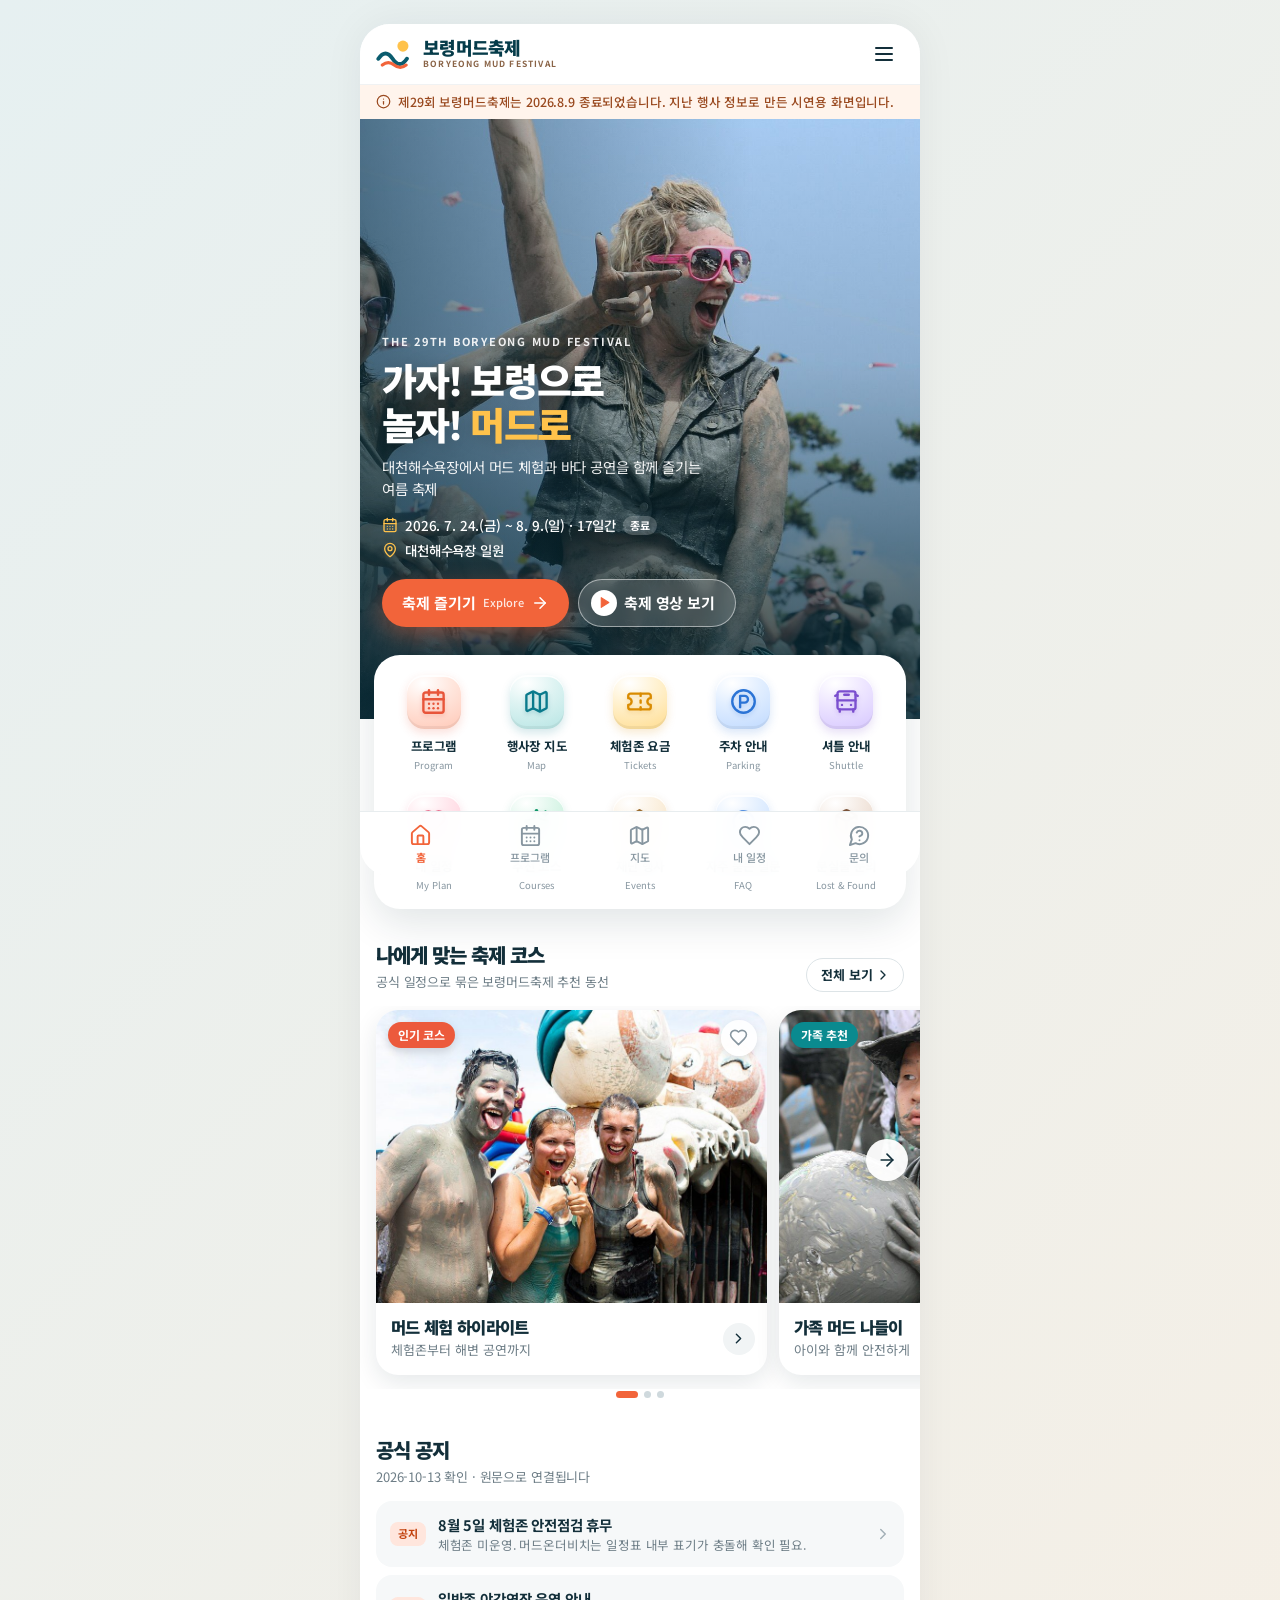
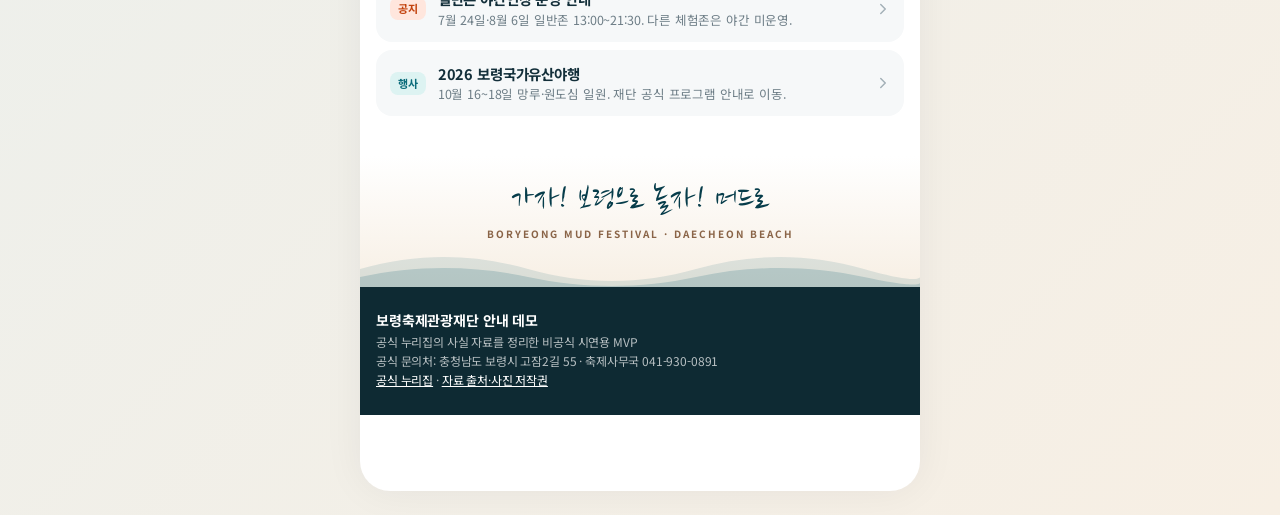
==== commit 84f9d590: "Course cards: add prev/next arrows and dots for mouse users Co-Authored-By: Claude Opus 5.5 <noreply" ====
--- a/index.html
+++ b/index.html
@@ -10,8 +10,8 @@
     <link rel="preconnect" href="https://fonts.gstatic.com" crossorigin />
     <link href="https://fonts.googleapis.com/css2?family=Noto+Sans+KR:wght@400;500;700;900&family=Nanum+Brush+Script&display=swap" rel="stylesheet" />
     <title>축제 안내</title>
-    <script type="module" crossorigin src="./assets/index-DCYfaYwa.js"></script>
-    <link rel="stylesheet" crossorigin href="./assets/index-BZfyHHnb.css">
+    <script type="module" crossorigin src="./assets/index-PtAt59nW.js"></script>
+    <link rel="stylesheet" crossorigin href="./assets/index-Dp3XY9yK.css">
   </head>
   <body>
     <div id="root"></div>
--- a/assets/index-Dp3XY9yK.css
+++ b/assets/index-Dp3XY9yK.css
@@ -0,0 +1 @@
+.maplibregl-map{font:12px/20px Helvetica Neue,Arial,Helvetica,sans-serif;overflow:hidden;position:relative;-webkit-tap-highlight-color:rgb(0 0 0/0)}.maplibregl-canvas{position:absolute;left:0;top:0}.maplibregl-map:fullscreen{width:100%;height:100%}.maplibregl-ctrl-group button.maplibregl-ctrl-compass{touch-action:none}.maplibregl-canvas-container.maplibregl-interactive,.maplibregl-ctrl-group button.maplibregl-ctrl-compass{cursor:grab;-webkit-user-select:none;-moz-user-select:none;user-select:none}.maplibregl-canvas-container.maplibregl-interactive.maplibregl-track-pointer{cursor:pointer}.maplibregl-canvas-container.maplibregl-interactive:active,.maplibregl-ctrl-group button.maplibregl-ctrl-compass:active{cursor:grabbing}.maplibregl-canvas-container.maplibregl-touch-zoom-rotate,.maplibregl-canvas-container.maplibregl-touch-zoom-rotate .maplibregl-canvas{touch-action:pan-x pan-y}.maplibregl-canvas-container.maplibregl-touch-drag-pan,.maplibregl-canvas-container.maplibregl-touch-drag-pan .maplibregl-canvas{touch-action:pinch-zoom}.maplibregl-canvas-container.maplibregl-touch-zoom-rotate.maplibregl-touch-drag-pan,.maplibregl-canvas-container.maplibregl-touch-zoom-rotate.maplibregl-touch-drag-pan .maplibregl-canvas{touch-action:none}.maplibregl-canvas-container.maplibregl-touch-drag-pan.maplibregl-cooperative-gestures,.maplibregl-canvas-container.maplibregl-touch-drag-pan.maplibregl-cooperative-gestures .maplibregl-canvas{touch-action:pan-x pan-y}.maplibregl-ctrl-bottom-left,.maplibregl-ctrl-bottom-right,.maplibregl-ctrl-top-left,.maplibregl-ctrl-top-right{position:absolute;pointer-events:none;z-index:2}.maplibregl-ctrl-top-left{top:0;left:0}.maplibregl-ctrl-top-right{top:0;right:0}.maplibregl-ctrl-bottom-left{bottom:0;left:0}.maplibregl-ctrl-bottom-right{right:0;bottom:0}.maplibregl-ctrl{clear:both;pointer-events:auto;transform:translate(0)}.maplibregl-ctrl-top-left .maplibregl-ctrl{margin:10px 0 0 10px;float:left}.maplibregl-ctrl-top-right .maplibregl-ctrl{margin:10px 10px 0 0;float:right}.maplibregl-ctrl-bottom-left .maplibregl-ctrl{margin:0 0 10px 10px;float:left}.maplibregl-ctrl-bottom-right .maplibregl-ctrl{margin:0 10px 10px 0;float:right}.maplibregl-ctrl-group{border-radius:4px;background:#fff}.maplibregl-ctrl-group:not(:empty){box-shadow:0 0 0 2px #0000001a}@media(forced-colors:active){.maplibregl-ctrl-group:not(:empty){box-shadow:0 0 0 2px ButtonText}}.maplibregl-ctrl-group button{width:29px;height:29px;display:block;padding:0;outline:none;border:0;box-sizing:border-box;background-color:transparent;cursor:pointer}.maplibregl-ctrl-group button+button{border-top:1px solid #ddd}.maplibregl-ctrl button .maplibregl-ctrl-icon{display:block;width:100%;height:100%;background-repeat:no-repeat;background-position:50%}@media(forced-colors:active){.maplibregl-ctrl-icon{background-color:transparent}.maplibregl-ctrl-group button+button{border-top:1px solid ButtonText}}.maplibregl-ctrl button::-moz-focus-inner{border:0;padding:0}.maplibregl-ctrl-attrib-button:focus,.maplibregl-ctrl-group button:focus{box-shadow:0 0 2px 2px #0096ff}.maplibregl-ctrl button:disabled{cursor:not-allowed}.maplibregl-ctrl button:disabled .maplibregl-ctrl-icon{opacity:.25}@media(hover:hover){.maplibregl-ctrl button:not(:disabled):hover{background-color:#0000000d}}.maplibregl-ctrl button:not(:disabled):active{background-color:#0000000d}.maplibregl-ctrl-group button:focus:focus-visible{box-shadow:0 0 2px 2px #0096ff}.maplibregl-ctrl-group button:focus:not(:focus-visible){box-shadow:none}.maplibregl-ctrl-group button:focus:first-child{border-radius:4px 4px 0 0}.maplibregl-ctrl-group button:focus:last-child{border-radius:0 0 4px 4px}.maplibregl-ctrl-group button:focus:only-child{border-radius:inherit}.maplibregl-ctrl button.maplibregl-ctrl-zoom-out .maplibregl-ctrl-icon{background-image:url(data:image/svg+xml;charset=utf-8,%3Csvg%20xmlns%3D%22http%3A%2F%2Fwww.w3.org%2F2000%2Fsvg%22%20width%3D%2229%22%20height%3D%2229%22%20fill%3D%22%23333%22%20viewBox%3D%220%200%2029%2029%22%3E%3Cpath%20d%3D%22M10%2013c-.75%200-1.5.75-1.5%201.5S9.25%2016%2010%2016h9c.75%200%201.5-.75%201.5-1.5S19.75%2013%2019%2013z%22%2F%3E%3C%2Fsvg%3E)}.maplibregl-ctrl button.maplibregl-ctrl-zoom-in .maplibregl-ctrl-icon{background-image:url(data:image/svg+xml;charset=utf-8,%3Csvg%20xmlns%3D%22http%3A%2F%2Fwww.w3.org%2F2000%2Fsvg%22%20width%3D%2229%22%20height%3D%2229%22%20fill%3D%22%23333%22%20viewBox%3D%220%200%2029%2029%22%3E%3Cpath%20d%3D%22M14.5%208.5c-.75%200-1.5.75-1.5%201.5v3h-3c-.75%200-1.5.75-1.5%201.5S9.25%2016%2010%2016h3v3c0%20.75.75%201.5%201.5%201.5S16%2019.75%2016%2019v-3h3c.75%200%201.5-.75%201.5-1.5S19.75%2013%2019%2013h-3v-3c0-.75-.75-1.5-1.5-1.5%22%2F%3E%3C%2Fsvg%3E)}@media(forced-colors:active){.maplibregl-ctrl button.maplibregl-ctrl-zoom-out .maplibregl-ctrl-icon{background-image:url(data:image/svg+xml;charset=utf-8,%3Csvg%20xmlns%3D%22http%3A%2F%2Fwww.w3.org%2F2000%2Fsvg%22%20width%3D%2229%22%20height%3D%2229%22%20fill%3D%22%23fff%22%20viewBox%3D%220%200%2029%2029%22%3E%3Cpath%20d%3D%22M10%2013c-.75%200-1.5.75-1.5%201.5S9.25%2016%2010%2016h9c.75%200%201.5-.75%201.5-1.5S19.75%2013%2019%2013z%22%2F%3E%3C%2Fsvg%3E)}.maplibregl-ctrl button.maplibregl-ctrl-zoom-in .maplibregl-ctrl-icon{background-image:url(data:image/svg+xml;charset=utf-8,%3Csvg%20xmlns%3D%22http%3A%2F%2Fwww.w3.org%2F2000%2Fsvg%22%20width%3D%2229%22%20height%3D%2229%22%20fill%3D%22%23fff%22%20viewBox%3D%220%200%2029%2029%22%3E%3Cpath%20d%3D%22M14.5%208.5c-.75%200-1.5.75-1.5%201.5v3h-3c-.75%200-1.5.75-1.5%201.5S9.25%2016%2010%2016h3v3c0%20.75.75%201.5%201.5%201.5S16%2019.75%2016%2019v-3h3c.75%200%201.5-.75%201.5-1.5S19.75%2013%2019%2013h-3v-3c0-.75-.75-1.5-1.5-1.5%22%2F%3E%3C%2Fsvg%3E)}}@media(forced-colors:active)and (prefers-color-scheme:light){.maplibregl-ctrl button.maplibregl-ctrl-zoom-out .maplibregl-ctrl-icon{background-image:url(data:image/svg+xml;charset=utf-8,%3Csvg%20xmlns%3D%22http%3A%2F%2Fwww.w3.org%2F2000%2Fsvg%22%20width%3D%2229%22%20height%3D%2229%22%20viewBox%3D%220%200%2029%2029%22%3E%3Cpath%20d%3D%22M10%2013c-.75%200-1.5.75-1.5%201.5S9.25%2016%2010%2016h9c.75%200%201.5-.75%201.5-1.5S19.75%2013%2019%2013z%22%2F%3E%3C%2Fsvg%3E)}.maplibregl-ctrl button.maplibregl-ctrl-zoom-in .maplibregl-ctrl-icon{background-image:url(data:image/svg+xml;charset=utf-8,%3Csvg%20xmlns%3D%22http%3A%2F%2Fwww.w3.org%2F2000%2Fsvg%22%20width%3D%2229%22%20height%3D%2229%22%20viewBox%3D%220%200%2029%2029%22%3E%3Cpath%20d%3D%22M14.5%208.5c-.75%200-1.5.75-1.5%201.5v3h-3c-.75%200-1.5.75-1.5%201.5S9.25%2016%2010%2016h3v3c0%20.75.75%201.5%201.5%201.5S16%2019.75%2016%2019v-3h3c.75%200%201.5-.75%201.5-1.5S19.75%2013%2019%2013h-3v-3c0-.75-.75-1.5-1.5-1.5%22%2F%3E%3C%2Fsvg%3E)}}.maplibregl-ctrl button.maplibregl-ctrl-fullscreen .maplibregl-ctrl-icon{background-image:url(data:image/svg+xml;charset=utf-8,%3Csvg%20xmlns%3D%22http%3A%2F%2Fwww.w3.org%2F2000%2Fsvg%22%20width%3D%2229%22%20height%3D%2229%22%20fill%3D%22%23333%22%20viewBox%3D%220%200%2029%2029%22%3E%3Cpath%20d%3D%22M24%2016v5.5c0%201.75-.75%202.5-2.5%202.5H16v-1l3-1.5-4-5.5%201-1%205.5%204%201.5-3zM6%2016l1.5%203%205.5-4%201%201-4%205.5%203%201.5v1H7.5C5.75%2024%205%2023.25%205%2021.5V16zm7-11v1l-3%201.5%204%205.5-1%201-5.5-4L6%2013H5V7.5C5%205.75%205.75%205%207.5%205zm11%202.5c0-1.75-.75-2.5-2.5-2.5H16v1l3%201.5-4%205.5%201%201%205.5-4%201.5%203h1z%22%2F%3E%3C%2Fsvg%3E)}.maplibregl-ctrl button.maplibregl-ctrl-shrink .maplibregl-ctrl-icon{background-image:url(data:image/svg+xml;charset=utf-8,%3Csvg%20xmlns%3D%22http%3A%2F%2Fwww.w3.org%2F2000%2Fsvg%22%20width%3D%2229%22%20height%3D%2229%22%20viewBox%3D%220%200%2029%2029%22%3E%3Cpath%20d%3D%22M18.5%2016c-1.75%200-2.5.75-2.5%202.5V24h1l1.5-3%205.5%204%201-1-4-5.5%203-1.5v-1zM13%2018.5c0-1.75-.75-2.5-2.5-2.5H5v1l3%201.5L4%2024l1%201%205.5-4%201.5%203h1zm3-8c0%201.75.75%202.5%202.5%202.5H24v-1l-3-1.5L25%205l-1-1-5.5%204L17%205h-1zM10.5%2013c1.75%200%202.5-.75%202.5-2.5V5h-1l-1.5%203L5%204%204%205l4%205.5L5%2012v1z%22%2F%3E%3C%2Fsvg%3E)}@media(forced-colors:active){.maplibregl-ctrl button.maplibregl-ctrl-fullscreen .maplibregl-ctrl-icon{background-image:url(data:image/svg+xml;charset=utf-8,%3Csvg%20xmlns%3D%22http%3A%2F%2Fwww.w3.org%2F2000%2Fsvg%22%20width%3D%2229%22%20height%3D%2229%22%20fill%3D%22%23fff%22%20viewBox%3D%220%200%2029%2029%22%3E%3Cpath%20d%3D%22M24%2016v5.5c0%201.75-.75%202.5-2.5%202.5H16v-1l3-1.5-4-5.5%201-1%205.5%204%201.5-3zM6%2016l1.5%203%205.5-4%201%201-4%205.5%203%201.5v1H7.5C5.75%2024%205%2023.25%205%2021.5V16zm7-11v1l-3%201.5%204%205.5-1%201-5.5-4L6%2013H5V7.5C5%205.75%205.75%205%207.5%205zm11%202.5c0-1.75-.75-2.5-2.5-2.5H16v1l3%201.5-4%205.5%201%201%205.5-4%201.5%203h1z%22%2F%3E%3C%2Fsvg%3E)}.maplibregl-ctrl button.maplibregl-ctrl-shrink .maplibregl-ctrl-icon{background-image:url(data:image/svg+xml;charset=utf-8,%3Csvg%20xmlns%3D%22http%3A%2F%2Fwww.w3.org%2F2000%2Fsvg%22%20width%3D%2229%22%20height%3D%2229%22%20fill%3D%22%23fff%22%20viewBox%3D%220%200%2029%2029%22%3E%3Cpath%20d%3D%22M18.5%2016c-1.75%200-2.5.75-2.5%202.5V24h1l1.5-3%205.5%204%201-1-4-5.5%203-1.5v-1zM13%2018.5c0-1.75-.75-2.5-2.5-2.5H5v1l3%201.5L4%2024l1%201%205.5-4%201.5%203h1zm3-8c0%201.75.75%202.5%202.5%202.5H24v-1l-3-1.5L25%205l-1-1-5.5%204L17%205h-1zM10.5%2013c1.75%200%202.5-.75%202.5-2.5V5h-1l-1.5%203L5%204%204%205l4%205.5L5%2012v1z%22%2F%3E%3C%2Fsvg%3E)}}@media(forced-colors:active)and (prefers-color-scheme:light){.maplibregl-ctrl button.maplibregl-ctrl-fullscreen .maplibregl-ctrl-icon{background-image:url(data:image/svg+xml;charset=utf-8,%3Csvg%20xmlns%3D%22http%3A%2F%2Fwww.w3.org%2F2000%2Fsvg%22%20width%3D%2229%22%20height%3D%2229%22%20viewBox%3D%220%200%2029%2029%22%3E%3Cpath%20d%3D%22M24%2016v5.5c0%201.75-.75%202.5-2.5%202.5H16v-1l3-1.5-4-5.5%201-1%205.5%204%201.5-3zM6%2016l1.5%203%205.5-4%201%201-4%205.5%203%201.5v1H7.5C5.75%2024%205%2023.25%205%2021.5V16zm7-11v1l-3%201.5%204%205.5-1%201-5.5-4L6%2013H5V7.5C5%205.75%205.75%205%207.5%205zm11%202.5c0-1.75-.75-2.5-2.5-2.5H16v1l3%201.5-4%205.5%201%201%205.5-4%201.5%203h1z%22%2F%3E%3C%2Fsvg%3E)}.maplibregl-ctrl button.maplibregl-ctrl-shrink .maplibregl-ctrl-icon{background-image:url(data:image/svg+xml;charset=utf-8,%3Csvg%20xmlns%3D%22http%3A%2F%2Fwww.w3.org%2F2000%2Fsvg%22%20width%3D%2229%22%20height%3D%2229%22%20viewBox%3D%220%200%2029%2029%22%3E%3Cpath%20d%3D%22M18.5%2016c-1.75%200-2.5.75-2.5%202.5V24h1l1.5-3%205.5%204%201-1-4-5.5%203-1.5v-1zM13%2018.5c0-1.75-.75-2.5-2.5-2.5H5v1l3%201.5L4%2024l1%201%205.5-4%201.5%203h1zm3-8c0%201.75.75%202.5%202.5%202.5H24v-1l-3-1.5L25%205l-1-1-5.5%204L17%205h-1zM10.5%2013c1.75%200%202.5-.75%202.5-2.5V5h-1l-1.5%203L5%204%204%205l4%205.5L5%2012v1z%22%2F%3E%3C%2Fsvg%3E)}}.maplibregl-ctrl button.maplibregl-ctrl-compass .maplibregl-ctrl-icon{background-image:url(data:image/svg+xml;charset=utf-8,%3Csvg%20xmlns%3D%22http%3A%2F%2Fwww.w3.org%2F2000%2Fsvg%22%20width%3D%2229%22%20height%3D%2229%22%20fill%3D%22%23333%22%20viewBox%3D%220%200%2029%2029%22%3E%3Cpath%20d%3D%22m10.5%2014%204-8%204%208z%22%2F%3E%3Cpath%20fill%3D%22%23ccc%22%20d%3D%22m10.5%2016%204%208%204-8z%22%2F%3E%3C%2Fsvg%3E)}@media(forced-colors:active){.maplibregl-ctrl button.maplibregl-ctrl-compass .maplibregl-ctrl-icon{background-image:url(data:image/svg+xml;charset=utf-8,%3Csvg%20xmlns%3D%22http%3A%2F%2Fwww.w3.org%2F2000%2Fsvg%22%20width%3D%2229%22%20height%3D%2229%22%20fill%3D%22%23fff%22%20viewBox%3D%220%200%2029%2029%22%3E%3Cpath%20d%3D%22m10.5%2014%204-8%204%208z%22%2F%3E%3Cpath%20fill%3D%22%23ccc%22%20d%3D%22m10.5%2016%204%208%204-8z%22%2F%3E%3C%2Fsvg%3E)}}@media(forced-colors:active)and (prefers-color-scheme:light){.maplibregl-ctrl button.maplibregl-ctrl-compass .maplibregl-ctrl-icon{background-image:url(data:image/svg+xml;charset=utf-8,%3Csvg%20xmlns%3D%22http%3A%2F%2Fwww.w3.org%2F2000%2Fsvg%22%20width%3D%2229%22%20height%3D%2229%22%20viewBox%3D%220%200%2029%2029%22%3E%3Cpath%20d%3D%22m10.5%2014%204-8%204%208z%22%2F%3E%3Cpath%20fill%3D%22%23ccc%22%20d%3D%22m10.5%2016%204%208%204-8z%22%2F%3E%3C%2Fsvg%3E)}}.maplibregl-ctrl button.maplibregl-ctrl-globe .maplibregl-ctrl-icon{background-image:url(data:image/svg+xml;charset=utf-8,%3Csvg%20xmlns%3D%22http%3A%2F%2Fwww.w3.org%2F2000%2Fsvg%22%20width%3D%2222%22%20height%3D%2222%22%20fill%3D%22none%22%20stroke%3D%22%23333%22%20viewBox%3D%220%200%2022%2022%22%3E%3Ccircle%20cx%3D%2211%22%20cy%3D%2211%22%20r%3D%228.5%22%2F%3E%3Cpath%20d%3D%22M17.5%2011c0%204.819-3.02%208.5-6.5%208.5S4.5%2015.819%204.5%2011%207.52%202.5%2011%202.5s6.5%203.681%206.5%208.5Z%22%2F%3E%3Cpath%20d%3D%22M13.5%2011c0%202.447-.331%204.64-.853%206.206-.262.785-.562%201.384-.872%201.777-.314.399-.58.517-.775.517s-.461-.118-.775-.517c-.31-.393-.61-.992-.872-1.777C8.831%2015.64%208.5%2013.446%208.5%2011s.331-4.64.853-6.206c.262-.785.562-1.384.872-1.777.314-.399.58-.517.775-.517s.461.118.775.517c.31.393.61.992.872%201.777.522%201.565.853%203.76.853%206.206Z%22%2F%3E%3Cpath%20d%3D%22M11%207.5c-1.909%200-3.622-.166-4.845-.428-.616-.132-1.08-.283-1.379-.434a1.3%201.3%200%200%201-.224-.138q.07-.058.224-.138c.299-.151.763-.302%201.379-.434C7.378%205.666%209.091%205.5%2011%205.5s3.622.166%204.845.428c.616.132%201.08.283%201.379.434.105.053.177.1.224.138q-.07.058-.224.138c-.299.151-.763.302-1.379.434-1.223.262-2.936.428-4.845.428Zm0%209c-1.909%200-3.622-.166-4.845-.428-.616-.132-1.08-.283-1.379-.434a1.3%201.3%200%200%201-.224-.138%201.3%201.3%200%200%201%20.224-.138c.299-.151.763-.302%201.379-.434C7.378%2014.666%209.091%2014.5%2011%2014.5s3.622.166%204.845.428c.616.132%201.08.283%201.379.434.105.053.177.1.224.138a1.3%201.3%200%200%201-.224.138c-.299.151-.763.302-1.379.434-1.223.262-2.936.428-4.845.428Zm0-4c-2.46%200-4.672-.222-6.255-.574-.796-.177-1.406-.38-1.805-.59a1.5%201.5%200%200%201-.39-.272.3.3%200%200%201-.047-.064.3.3%200%200%201%20.048-.064c.066-.073.189-.167.389-.272.399-.21%201.009-.413%201.805-.59C6.328%209.722%208.54%209.5%2011%209.5s4.672.222%206.256.574c.795.177%201.405.38%201.804.59.2.105.323.2.39.272a.3.3%200%200%201%20.047.064.3.3%200%200%201-.048.064%201.4%201.4%200%200%201-.389.272c-.399.21-1.009.413-1.804.59-1.584.352-3.796.574-6.256.574Zm-8.501-1.51v.002zm0%20.018v.002zm17.002.002v-.002zm0-.018v-.002z%22%2F%3E%3C%2Fsvg%3E)}.maplibregl-ctrl button.maplibregl-ctrl-globe-enabled .maplibregl-ctrl-icon{background-image:url(data:image/svg+xml;charset=utf-8,%3Csvg%20xmlns%3D%22http%3A%2F%2Fwww.w3.org%2F2000%2Fsvg%22%20width%3D%2222%22%20height%3D%2222%22%20fill%3D%22none%22%20stroke%3D%22%2333b5e5%22%20viewBox%3D%220%200%2022%2022%22%3E%3Ccircle%20cx%3D%2211%22%20cy%3D%2211%22%20r%3D%228.5%22%2F%3E%3Cpath%20d%3D%22M17.5%2011c0%204.819-3.02%208.5-6.5%208.5S4.5%2015.819%204.5%2011%207.52%202.5%2011%202.5s6.5%203.681%206.5%208.5Z%22%2F%3E%3Cpath%20d%3D%22M13.5%2011c0%202.447-.331%204.64-.853%206.206-.262.785-.562%201.384-.872%201.777-.314.399-.58.517-.775.517s-.461-.118-.775-.517c-.31-.393-.61-.992-.872-1.777C8.831%2015.64%208.5%2013.446%208.5%2011s.331-4.64.853-6.206c.262-.785.562-1.384.872-1.777.314-.399.58-.517.775-.517s.461.118.775.517c.31.393.61.992.872%201.777.522%201.565.853%203.76.853%206.206Z%22%2F%3E%3Cpath%20d%3D%22M11%207.5c-1.909%200-3.622-.166-4.845-.428-.616-.132-1.08-.283-1.379-.434a1.3%201.3%200%200%201-.224-.138q.07-.058.224-.138c.299-.151.763-.302%201.379-.434C7.378%205.666%209.091%205.5%2011%205.5s3.622.166%204.845.428c.616.132%201.08.283%201.379.434.105.053.177.1.224.138q-.07.058-.224.138c-.299.151-.763.302-1.379.434-1.223.262-2.936.428-4.845.428Zm0%209c-1.909%200-3.622-.166-4.845-.428-.616-.132-1.08-.283-1.379-.434a1.3%201.3%200%200%201-.224-.138%201.3%201.3%200%200%201%20.224-.138c.299-.151.763-.302%201.379-.434C7.378%2014.666%209.091%2014.5%2011%2014.5s3.622.166%204.845.428c.616.132%201.08.283%201.379.434.105.053.177.1.224.138a1.3%201.3%200%200%201-.224.138c-.299.151-.763.302-1.379.434-1.223.262-2.936.428-4.845.428Zm0-4c-2.46%200-4.672-.222-6.255-.574-.796-.177-1.406-.38-1.805-.59a1.5%201.5%200%200%201-.39-.272.3.3%200%200%201-.047-.064.3.3%200%200%201%20.048-.064c.066-.073.189-.167.389-.272.399-.21%201.009-.413%201.805-.59C6.328%209.722%208.54%209.5%2011%209.5s4.672.222%206.256.574c.795.177%201.405.38%201.804.59.2.105.323.2.39.272a.3.3%200%200%201%20.047.064.3.3%200%200%201-.048.064%201.4%201.4%200%200%201-.389.272c-.399.21-1.009.413-1.804.59-1.584.352-3.796.574-6.256.574Zm-8.501-1.51v.002zm0%20.018v.002zm17.002.002v-.002zm0-.018v-.002z%22%2F%3E%3C%2Fsvg%3E)}.maplibregl-ctrl button.maplibregl-ctrl-terrain .maplibregl-ctrl-icon{background-image:url(data:image/svg+xml;charset=utf-8,%3Csvg%20xmlns%3D%22http%3A%2F%2Fwww.w3.org%2F2000%2Fsvg%22%20width%3D%2222%22%20height%3D%2222%22%20fill%3D%22%23333%22%20viewBox%3D%220%200%2022%2022%22%3E%3Cpath%20d%3D%22m1.754%2013.406%204.453-4.851%203.09%203.09%203.281%203.277.969-.969-3.309-3.312%203.844-4.121%206.148%206.886h1.082v-.855l-7.207-8.07-4.84%205.187L6.169%206.57l-5.48%205.965v.871ZM.688%2016.844h20.625v1.375H.688Zm0%200%22%2F%3E%3C%2Fsvg%3E)}.maplibregl-ctrl button.maplibregl-ctrl-terrain-enabled .maplibregl-ctrl-icon{background-image:url(data:image/svg+xml;charset=utf-8,%3Csvg%20xmlns%3D%22http%3A%2F%2Fwww.w3.org%2F2000%2Fsvg%22%20width%3D%2222%22%20height%3D%2222%22%20fill%3D%22%2333b5e5%22%20viewBox%3D%220%200%2022%2022%22%3E%3Cpath%20d%3D%22m1.754%2013.406%204.453-4.851%203.09%203.09%203.281%203.277.969-.969-3.309-3.312%203.844-4.121%206.148%206.886h1.082v-.855l-7.207-8.07-4.84%205.187L6.169%206.57l-5.48%205.965v.871ZM.688%2016.844h20.625v1.375H.688Zm0%200%22%2F%3E%3C%2Fsvg%3E)}.maplibregl-ctrl button.maplibregl-ctrl-geolocate .maplibregl-ctrl-icon{background-image:url(data:image/svg+xml;charset=utf-8,%3Csvg%20xmlns%3D%22http%3A%2F%2Fwww.w3.org%2F2000%2Fsvg%22%20width%3D%2229%22%20height%3D%2229%22%20fill%3D%22%23333%22%20viewBox%3D%220%200%2020%2020%22%3E%3Cpath%20d%3D%22M10%204C9%204%209%205%209%205v.1A5%205%200%200%200%205.1%209H5s-1%200-1%201%201%201%201%201h.1A5%205%200%200%200%209%2014.9v.1s0%201%201%201%201-1%201-1v-.1a5%205%200%200%200%203.9-3.9h.1s1%200%201-1-1-1-1-1h-.1A5%205%200%200%200%2011%205.1V5s0-1-1-1m0%202.5a3.5%203.5%200%201%201%200%207%203.5%203.5%200%201%201%200-7%22%2F%3E%3Ccircle%20cx%3D%2210%22%20cy%3D%2210%22%20r%3D%222%22%2F%3E%3C%2Fsvg%3E)}.maplibregl-ctrl button.maplibregl-ctrl-geolocate:disabled .maplibregl-ctrl-icon{background-image:url(data:image/svg+xml;charset=utf-8,%3Csvg%20xmlns%3D%22http%3A%2F%2Fwww.w3.org%2F2000%2Fsvg%22%20width%3D%2229%22%20height%3D%2229%22%20fill%3D%22%23aaa%22%20viewBox%3D%220%200%2020%2020%22%3E%3Cpath%20d%3D%22M10%204C9%204%209%205%209%205v.1A5%205%200%200%200%205.1%209H5s-1%200-1%201%201%201%201%201h.1A5%205%200%200%200%209%2014.9v.1s0%201%201%201%201-1%201-1v-.1a5%205%200%200%200%203.9-3.9h.1s1%200%201-1-1-1-1-1h-.1A5%205%200%200%200%2011%205.1V5s0-1-1-1m0%202.5a3.5%203.5%200%201%201%200%207%203.5%203.5%200%201%201%200-7%22%2F%3E%3Ccircle%20cx%3D%2210%22%20cy%3D%2210%22%20r%3D%222%22%2F%3E%3Cpath%20fill%3D%22red%22%20d%3D%22m14%205%201%201-9%209-1-1z%22%2F%3E%3C%2Fsvg%3E)}.maplibregl-ctrl button.maplibregl-ctrl-geolocate.maplibregl-ctrl-geolocate-active .maplibregl-ctrl-icon{background-image:url(data:image/svg+xml;charset=utf-8,%3Csvg%20xmlns%3D%22http%3A%2F%2Fwww.w3.org%2F2000%2Fsvg%22%20width%3D%2229%22%20height%3D%2229%22%20fill%3D%22%2333b5e5%22%20viewBox%3D%220%200%2020%2020%22%3E%3Cpath%20d%3D%22M10%204C9%204%209%205%209%205v.1A5%205%200%200%200%205.1%209H5s-1%200-1%201%201%201%201%201h.1A5%205%200%200%200%209%2014.9v.1s0%201%201%201%201-1%201-1v-.1a5%205%200%200%200%203.9-3.9h.1s1%200%201-1-1-1-1-1h-.1A5%205%200%200%200%2011%205.1V5s0-1-1-1m0%202.5a3.5%203.5%200%201%201%200%207%203.5%203.5%200%201%201%200-7%22%2F%3E%3Ccircle%20cx%3D%2210%22%20cy%3D%2210%22%20r%3D%222%22%2F%3E%3C%2Fsvg%3E)}.maplibregl-ctrl button.maplibregl-ctrl-geolocate.maplibregl-ctrl-geolocate-active-error .maplibregl-ctrl-icon{background-image:url(data:image/svg+xml;charset=utf-8,%3Csvg%20xmlns%3D%22http%3A%2F%2Fwww.w3.org%2F2000%2Fsvg%22%20width%3D%2229%22%20height%3D%2229%22%20fill%3D%22%23e58978%22%20viewBox%3D%220%200%2020%2020%22%3E%3Cpath%20d%3D%22M10%204C9%204%209%205%209%205v.1A5%205%200%200%200%205.1%209H5s-1%200-1%201%201%201%201%201h.1A5%205%200%200%200%209%2014.9v.1s0%201%201%201%201-1%201-1v-.1a5%205%200%200%200%203.9-3.9h.1s1%200%201-1-1-1-1-1h-.1A5%205%200%200%200%2011%205.1V5s0-1-1-1m0%202.5a3.5%203.5%200%201%201%200%207%203.5%203.5%200%201%201%200-7%22%2F%3E%3Ccircle%20cx%3D%2210%22%20cy%3D%2210%22%20r%3D%222%22%2F%3E%3C%2Fsvg%3E)}.maplibregl-ctrl button.maplibregl-ctrl-geolocate.maplibregl-ctrl-geolocate-background .maplibregl-ctrl-icon{background-image:url(data:image/svg+xml;charset=utf-8,%3Csvg%20xmlns%3D%22http%3A%2F%2Fwww.w3.org%2F2000%2Fsvg%22%20width%3D%2229%22%20height%3D%2229%22%20fill%3D%22%2333b5e5%22%20viewBox%3D%220%200%2020%2020%22%3E%3Cpath%20d%3D%22M10%204C9%204%209%205%209%205v.1A5%205%200%200%200%205.1%209H5s-1%200-1%201%201%201%201%201h.1A5%205%200%200%200%209%2014.9v.1s0%201%201%201%201-1%201-1v-.1a5%205%200%200%200%203.9-3.9h.1s1%200%201-1-1-1-1-1h-.1A5%205%200%200%200%2011%205.1V5s0-1-1-1m0%202.5a3.5%203.5%200%201%201%200%207%203.5%203.5%200%201%201%200-7%22%2F%3E%3C%2Fsvg%3E)}.maplibregl-ctrl button.maplibregl-ctrl-geolocate.maplibregl-ctrl-geolocate-background-error .maplibregl-ctrl-icon{background-image:url(data:image/svg+xml;charset=utf-8,%3Csvg%20xmlns%3D%22http%3A%2F%2Fwww.w3.org%2F2000%2Fsvg%22%20width%3D%2229%22%20height%3D%2229%22%20fill%3D%22%23e54e33%22%20viewBox%3D%220%200%2020%2020%22%3E%3Cpath%20d%3D%22M10%204C9%204%209%205%209%205v.1A5%205%200%200%200%205.1%209H5s-1%200-1%201%201%201%201%201h.1A5%205%200%200%200%209%2014.9v.1s0%201%201%201%201-1%201-1v-.1a5%205%200%200%200%203.9-3.9h.1s1%200%201-1-1-1-1-1h-.1A5%205%200%200%200%2011%205.1V5s0-1-1-1m0%202.5a3.5%203.5%200%201%201%200%207%203.5%203.5%200%201%201%200-7%22%2F%3E%3C%2Fsvg%3E)}.maplibregl-ctrl button.maplibregl-ctrl-geolocate.maplibregl-ctrl-geolocate-waiting .maplibregl-ctrl-icon{animation:maplibregl-spin 2s linear infinite}@media(forced-colors:active){.maplibregl-ctrl button.maplibregl-ctrl-geolocate .maplibregl-ctrl-icon{background-image:url(data:image/svg+xml;charset=utf-8,%3Csvg%20xmlns%3D%22http%3A%2F%2Fwww.w3.org%2F2000%2Fsvg%22%20width%3D%2229%22%20height%3D%2229%22%20fill%3D%22%23fff%22%20viewBox%3D%220%200%2020%2020%22%3E%3Cpath%20d%3D%22M10%204C9%204%209%205%209%205v.1A5%205%200%200%200%205.1%209H5s-1%200-1%201%201%201%201%201h.1A5%205%200%200%200%209%2014.9v.1s0%201%201%201%201-1%201-1v-.1a5%205%200%200%200%203.9-3.9h.1s1%200%201-1-1-1-1-1h-.1A5%205%200%200%200%2011%205.1V5s0-1-1-1m0%202.5a3.5%203.5%200%201%201%200%207%203.5%203.5%200%201%201%200-7%22%2F%3E%3Ccircle%20cx%3D%2210%22%20cy%3D%2210%22%20r%3D%222%22%2F%3E%3C%2Fsvg%3E)}.maplibregl-ctrl button.maplibregl-ctrl-geolocate:disabled .maplibregl-ctrl-icon{background-image:url(data:image/svg+xml;charset=utf-8,%3Csvg%20xmlns%3D%22http%3A%2F%2Fwww.w3.org%2F2000%2Fsvg%22%20width%3D%2229%22%20height%3D%2229%22%20fill%3D%22%23999%22%20viewBox%3D%220%200%2020%2020%22%3E%3Cpath%20d%3D%22M10%204C9%204%209%205%209%205v.1A5%205%200%200%200%205.1%209H5s-1%200-1%201%201%201%201%201h.1A5%205%200%200%200%209%2014.9v.1s0%201%201%201%201-1%201-1v-.1a5%205%200%200%200%203.9-3.9h.1s1%200%201-1-1-1-1-1h-.1A5%205%200%200%200%2011%205.1V5s0-1-1-1m0%202.5a3.5%203.5%200%201%201%200%207%203.5%203.5%200%201%201%200-7%22%2F%3E%3Ccircle%20cx%3D%2210%22%20cy%3D%2210%22%20r%3D%222%22%2F%3E%3Cpath%20fill%3D%22red%22%20d%3D%22m14%205%201%201-9%209-1-1z%22%2F%3E%3C%2Fsvg%3E)}.maplibregl-ctrl button.maplibregl-ctrl-geolocate.maplibregl-ctrl-geolocate-active .maplibregl-ctrl-icon{background-image:url(data:image/svg+xml;charset=utf-8,%3Csvg%20xmlns%3D%22http%3A%2F%2Fwww.w3.org%2F2000%2Fsvg%22%20width%3D%2229%22%20height%3D%2229%22%20fill%3D%22%2333b5e5%22%20viewBox%3D%220%200%2020%2020%22%3E%3Cpath%20d%3D%22M10%204C9%204%209%205%209%205v.1A5%205%200%200%200%205.1%209H5s-1%200-1%201%201%201%201%201h.1A5%205%200%200%200%209%2014.9v.1s0%201%201%201%201-1%201-1v-.1a5%205%200%200%200%203.9-3.9h.1s1%200%201-1-1-1-1-1h-.1A5%205%200%200%200%2011%205.1V5s0-1-1-1m0%202.5a3.5%203.5%200%201%201%200%207%203.5%203.5%200%201%201%200-7%22%2F%3E%3Ccircle%20cx%3D%2210%22%20cy%3D%2210%22%20r%3D%222%22%2F%3E%3C%2Fsvg%3E)}.maplibregl-ctrl button.maplibregl-ctrl-geolocate.maplibregl-ctrl-geolocate-active-error .maplibregl-ctrl-icon{background-image:url(data:image/svg+xml;charset=utf-8,%3Csvg%20xmlns%3D%22http%3A%2F%2Fwww.w3.org%2F2000%2Fsvg%22%20width%3D%2229%22%20height%3D%2229%22%20fill%3D%22%23e58978%22%20viewBox%3D%220%200%2020%2020%22%3E%3Cpath%20d%3D%22M10%204C9%204%209%205%209%205v.1A5%205%200%200%200%205.1%209H5s-1%200-1%201%201%201%201%201h.1A5%205%200%200%200%209%2014.9v.1s0%201%201%201%201-1%201-1v-.1a5%205%200%200%200%203.9-3.9h.1s1%200%201-1-1-1-1-1h-.1A5%205%200%200%200%2011%205.1V5s0-1-1-1m0%202.5a3.5%203.5%200%201%201%200%207%203.5%203.5%200%201%201%200-7%22%2F%3E%3Ccircle%20cx%3D%2210%22%20cy%3D%2210%22%20r%3D%222%22%2F%3E%3C%2Fsvg%3E)}.maplibregl-ctrl button.maplibregl-ctrl-geolocate.maplibregl-ctrl-geolocate-background .maplibregl-ctrl-icon{background-image:url(data:image/svg+xml;charset=utf-8,%3Csvg%20xmlns%3D%22http%3A%2F%2Fwww.w3.org%2F2000%2Fsvg%22%20width%3D%2229%22%20height%3D%2229%22%20fill%3D%22%2333b5e5%22%20viewBox%3D%220%200%2020%2020%22%3E%3Cpath%20d%3D%22M10%204C9%204%209%205%209%205v.1A5%205%200%200%200%205.1%209H5s-1%200-1%201%201%201%201%201h.1A5%205%200%200%200%209%2014.9v.1s0%201%201%201%201-1%201-1v-.1a5%205%200%200%200%203.9-3.9h.1s1%200%201-1-1-1-1-1h-.1A5%205%200%200%200%2011%205.1V5s0-1-1-1m0%202.5a3.5%203.5%200%201%201%200%207%203.5%203.5%200%201%201%200-7%22%2F%3E%3C%2Fsvg%3E)}.maplibregl-ctrl button.maplibregl-ctrl-geolocate.maplibregl-ctrl-geolocate-background-error .maplibregl-ctrl-icon{background-image:url(data:image/svg+xml;charset=utf-8,%3Csvg%20xmlns%3D%22http%3A%2F%2Fwww.w3.org%2F2000%2Fsvg%22%20width%3D%2229%22%20height%3D%2229%22%20fill%3D%22%23e54e33%22%20viewBox%3D%220%200%2020%2020%22%3E%3Cpath%20d%3D%22M10%204C9%204%209%205%209%205v.1A5%205%200%200%200%205.1%209H5s-1%200-1%201%201%201%201%201h.1A5%205%200%200%200%209%2014.9v.1s0%201%201%201%201-1%201-1v-.1a5%205%200%200%200%203.9-3.9h.1s1%200%201-1-1-1-1-1h-.1A5%205%200%200%200%2011%205.1V5s0-1-1-1m0%202.5a3.5%203.5%200%201%201%200%207%203.5%203.5%200%201%201%200-7%22%2F%3E%3C%2Fsvg%3E)}}@media(forced-colors:active)and (prefers-color-scheme:light){.maplibregl-ctrl button.maplibregl-ctrl-geolocate .maplibregl-ctrl-icon{background-image:url(data:image/svg+xml;charset=utf-8,%3Csvg%20xmlns%3D%22http%3A%2F%2Fwww.w3.org%2F2000%2Fsvg%22%20width%3D%2229%22%20height%3D%2229%22%20viewBox%3D%220%200%2020%2020%22%3E%3Cpath%20d%3D%22M10%204C9%204%209%205%209%205v.1A5%205%200%200%200%205.1%209H5s-1%200-1%201%201%201%201%201h.1A5%205%200%200%200%209%2014.9v.1s0%201%201%201%201-1%201-1v-.1a5%205%200%200%200%203.9-3.9h.1s1%200%201-1-1-1-1-1h-.1A5%205%200%200%200%2011%205.1V5s0-1-1-1m0%202.5a3.5%203.5%200%201%201%200%207%203.5%203.5%200%201%201%200-7%22%2F%3E%3Ccircle%20cx%3D%2210%22%20cy%3D%2210%22%20r%3D%222%22%2F%3E%3C%2Fsvg%3E)}.maplibregl-ctrl button.maplibregl-ctrl-geolocate:disabled .maplibregl-ctrl-icon{background-image:url(data:image/svg+xml;charset=utf-8,%3Csvg%20xmlns%3D%22http%3A%2F%2Fwww.w3.org%2F2000%2Fsvg%22%20width%3D%2229%22%20height%3D%2229%22%20fill%3D%22%23666%22%20viewBox%3D%220%200%2020%2020%22%3E%3Cpath%20d%3D%22M10%204C9%204%209%205%209%205v.1A5%205%200%200%200%205.1%209H5s-1%200-1%201%201%201%201%201h.1A5%205%200%200%200%209%2014.9v.1s0%201%201%201%201-1%201-1v-.1a5%205%200%200%200%203.9-3.9h.1s1%200%201-1-1-1-1-1h-.1A5%205%200%200%200%2011%205.1V5s0-1-1-1m0%202.5a3.5%203.5%200%201%201%200%207%203.5%203.5%200%201%201%200-7%22%2F%3E%3Ccircle%20cx%3D%2210%22%20cy%3D%2210%22%20r%3D%222%22%2F%3E%3Cpath%20fill%3D%22red%22%20d%3D%22m14%205%201%201-9%209-1-1z%22%2F%3E%3C%2Fsvg%3E)}}@keyframes maplibregl-spin{0%{transform:rotate(0)}to{transform:rotate(1turn)}}a.maplibregl-ctrl-logo{width:88px;height:23px;margin:0 0 -4px -4px;display:block;background-repeat:no-repeat;cursor:pointer;overflow:hidden;background-image:url("data:image/svg+xml;charset=utf-8,%3Csvg%20xmlns%3D%22http%3A%2F%2Fwww.w3.org%2F2000%2Fsvg%22%20width%3D%2288%22%20height%3D%2223%22%20fill%3D%22none%22%3E%3Cpath%20fill%3D%22%23000%22%20fill-opacity%3D%22.4%22%20fill-rule%3D%22evenodd%22%20d%3D%22M17.408%2016.796h-1.827l2.501-12.095h.198l3.324%206.533.988%202.19.988-2.19%203.258-6.533h.181l2.6%2012.095h-1.81l-1.218-5.644-.362-1.71-.658%201.71-2.929%205.644h-.098l-2.914-5.644-.757-1.71-.345%201.71zm1.958-3.42-.726%203.663a1.255%201.255%200%200%201-1.232%201.011h-1.827a1.255%201.255%200%200%201-1.229-1.509l2.501-12.095a1.255%201.255%200%200%201%201.23-1.001h.197a1.25%201.25%200%200%201%201.12.685l3.19%206.273%203.125-6.263a1.25%201.25%200%200%201%201.123-.695h.181a1.255%201.255%200%200%201%201.227.991l1.443%206.71a5%205%200%200%201%20.314-.787l.009-.016a4.6%204.6%200%200%201%201.777-1.887c.782-.46%201.668-.667%202.611-.667a4.6%204.6%200%200%201%201.7.32l.306.134c.21-.16.474-.256.759-.256h1.694a1.255%201.255%200%200%201%201.212.925%201.255%201.255%200%200%201%201.212-.925h1.711c.284%200%20.545.094.755.252.613-.3%201.312-.45%202.075-.45%201.356%200%202.557.445%203.482%201.4q.47.48.763%201.064V4.701a1.255%201.255%200%200%201%201.255-1.255h1.86A1.255%201.255%200%200%201%2054.44%204.7v9.194h2.217c.19%200%20.37.043.532.118v-4.77c0-.356.147-.678.385-.906a2.42%202.42%200%200%201-.682-1.71c0-.665.267-1.253.735-1.7a2.45%202.45%200%200%201%201.722-.674%202.43%202.43%200%200%201%201.705.675q.318.302.504.683V4.7a1.255%201.255%200%200%201%201.255-1.255h1.744A1.255%201.255%200%200%201%2065.812%204.7v3.335a4.8%204.8%200%200%201%201.526-.246c.938%200%201.817.214%202.59.69a4.47%204.47%200%200%201%201.67%201.743v-.98a1.255%201.255%200%200%201%201.256-1.256h1.777c.233%200%20.451.064.639.174a3.4%203.4%200%200%201%201.567-.372c.346%200%20.861.02%201.285.232a1.25%201.25%200%200%201%20.689%201.004%204.7%204.7%200%200%201%20.853-.588c.795-.44%201.675-.647%202.61-.647%201.385%200%202.65.39%203.525%201.396.836.938%201.168%202.173%201.168%203.528q-.001.515-.056%201.051a1.255%201.255%200%200%201-.947%201.09l.408.952a1.255%201.255%200%200%201-.477%201.552c-.418.268-.92.463-1.458.612-.613.171-1.304.244-2.049.244-1.06%200-2.043-.207-2.886-.698l-.015-.008c-.798-.48-1.419-1.135-1.818-1.963l-.004-.008a5.8%205.8%200%200%201-.548-2.512q0-.429.053-.843a1.3%201.3%200%200%201-.333-.086l-.166-.004c-.223%200-.426.062-.643.228-.03.024-.142.139-.142.59v3.883a1.255%201.255%200%200%201-1.256%201.256h-1.777a1.255%201.255%200%200%201-1.256-1.256V15.69l-.032.057a4.8%204.8%200%200%201-1.86%201.833%205.04%205.04%200%200%201-2.484.634%204.5%204.5%200%200%201-1.935-.424%201.25%201.25%200%200%201-.764.258h-1.71a1.255%201.255%200%200%201-1.256-1.255V7.687a2.4%202.4%200%200%201-.428.625c.253.23.412.561.412.93v7.553a1.255%201.255%200%200%201-1.256%201.255h-1.843a1.25%201.25%200%200%201-.894-.373c-.228.23-.544.373-.894.373H51.32a1.255%201.255%200%200%201-1.256-1.255v-1.251l-.061.117a4.7%204.7%200%200%201-1.782%201.884%204.77%204.77%200%200%201-2.485.67%205.6%205.6%200%200%201-1.485-.188l.009%202.764a1.255%201.255%200%200%201-1.255%201.259h-1.729a1.255%201.255%200%200%201-1.255-1.255v-3.537a1.255%201.255%200%200%201-1.167.793h-1.679a1.25%201.25%200%200%201-.77-.263%204.5%204.5%200%200%201-1.945.429c-.885%200-1.724-.21-2.495-.632l-.017-.01a5%205%200%200%201-1.081-.836%201.255%201.255%200%200%201-1.254%201.312h-1.81a1.255%201.255%200%200%201-1.228-.99l-.782-3.625-2.044%203.939a1.25%201.25%200%200%201-1.115.676h-.098a1.25%201.25%200%200%201-1.116-.68l-2.061-3.994zM35.92%2016.63l.207-.114.223-.15q.493-.356.735-.785l.061-.118.033%201.332h1.678V9.242h-1.694l-.033%201.267q-.133-.329-.526-.658l-.032-.028a3.2%203.2%200%200%200-.668-.428l-.27-.12a3.3%203.3%200%200%200-1.235-.23q-1.136-.001-1.974.493a3.36%203.36%200%200%200-1.3%201.382q-.445.89-.444%202.074%200%201.2.51%202.107a3.8%203.8%200%200%200%201.382%201.381%203.9%203.9%200%200%200%201.893.477q.795%200%201.455-.33zm-2.789-5.38q-.576.675-.575%201.762%200%201.102.559%201.794.576.675%201.645.675a2.25%202.25%200%200%200%20.934-.19%202.2%202.2%200%200%200%20.468-.29l.178-.161a2.2%202.2%200%200%200%20.397-.561q.244-.5.244-1.15v-.115q0-.708-.296-1.267l-.043-.077a2.2%202.2%200%200%200-.633-.709l-.13-.086-.047-.028a2.1%202.1%200%200%200-1.073-.285q-1.052%200-1.629.692zm2.316%202.706c.163-.17.28-.407.28-.83v-.114c0-.292-.06-.508-.15-.68a.96.96%200%200%200-.353-.389.85.85%200%200%200-.464-.127c-.4%200-.56.114-.664.239l-.01.012c-.148.174-.275.45-.275.945%200%20.506.122.801.27.99.097.11.266.224.68.224.303%200%20.504-.09.687-.269zm7.545%201.705a2.6%202.6%200%200%200%20.331.423q.319.33.755.548l.173.074q.65.255%201.49.255%201.02%200%201.844-.493a3.45%203.45%200%200%200%201.316-1.4q.493-.904.493-2.089%200-1.909-.988-2.913-.988-1.02-2.584-1.02-.898%200-1.575.347a3%203%200%200%200-.415.262l-.199.166a3.4%203.4%200%200%200-.64.82V9.242h-1.712v11.553h1.729l-.017-5.134zm.53-1.138q.206.29.48.5l.155.11.053.034q.51.296%201.119.297%201.07%200%201.645-.675.577-.69.576-1.762%200-1.119-.576-1.777-.558-.675-1.645-.675-.435%200-.835.16a2%202%200%200%200-.284.136%202%202%200%200%200-.363.254%202.2%202.2%200%200%200-.46.569l-.082.162a2.6%202.6%200%200%200-.213%201.072v.115q0%20.707.296%201.267l.135.211zm.964-.818a1.1%201.1%200%200%200%20.367.385.94.94%200%200%200%20.476.118c.423%200%20.59-.117.687-.23.159-.194.28-.478.28-.95%200-.53-.133-.8-.266-.952l-.021-.025c-.078-.094-.231-.221-.68-.221a1%201%200%200%200-.503.135l-.012.007a.86.86%200%200%200-.335.343c-.073.133-.132.324-.132.614v.115a1.4%201.4%200%200%200%20.14.66zm15.7-6.222q.347-.346.346-.856a1.05%201.05%200%200%200-.345-.79%201.18%201.18%200%200%200-.84-.329q-.51%200-.855.33a1.05%201.05%200%200%200-.346.79q0%20.51.346.855.345.346.856.346.51%200%20.839-.346zm4.337%209.314.033-1.332q.191.403.59.747l.098.081a4%204%200%200%200%20.316.224l.223.122a3.2%203.2%200%200%200%201.44.322%203.8%203.8%200%200%200%201.875-.477%203.5%203.5%200%200%200%201.382-1.366q.527-.89.526-2.09%200-1.184-.444-2.073a3.24%203.24%200%200%200-1.283-1.399q-.823-.51-1.942-.51a3.5%203.5%200%200%200-1.527.344l-.086.043-.165.09a3%203%200%200%200-.33.214q-.432.315-.656.707a2%202%200%200%200-.099.198l.082-1.283V4.701h-1.744v12.095zm.473-2.509a2.5%202.5%200%200%200%20.566.7q.117.098.245.18l.144.08a2.1%202.1%200%200%200%20.975.232q1.07%200%201.645-.675.576-.69.576-1.778%200-1.102-.576-1.777-.56-.691-1.645-.692a2.2%202.2%200%200%200-1.015.235q-.22.113-.415.282l-.15.142a2.1%202.1%200%200%200-.42.594q-.223.479-.223%201.1v.115q0%20.705.293%201.26zm2.616-.293c.157-.191.28-.479.28-.967%200-.51-.13-.79-.276-.961l-.021-.026c-.082-.1-.232-.225-.67-.225a.87.87%200%200%200-.681.279l-.012.011c-.154.155-.274.38-.274.807v.115c0%20.285.057.499.144.669a1.1%201.1%200%200%200%20.367.405c.137.082.28.123.455.123.423%200%20.59-.118.686-.23zm8.266-3.013q.345-.13.724-.14l.069-.002q.493%200%20.642.099l.247-1.794q-.196-.099-.717-.099a2.3%202.3%200%200%200-.545.063%202%202%200%200%200-.411.148%202.2%202.2%200%200%200-.4.249%202.5%202.5%200%200%200-.485.499%202.7%202.7%200%200%200-.32.581l-.05.137v-1.48h-1.778v7.553h1.777v-3.884q0-.546.159-.943a1.5%201.5%200%200%201%20.466-.636%202.5%202.5%200%200%201%20.399-.253%202%202%200%200%201%20.224-.099zm9.784%202.656.05-.922q0-1.743-.856-2.698-.838-.97-2.584-.97-1.119-.001-2.007.493a3.46%203.46%200%200%200-1.4%201.382q-.493.906-.493%202.106%200%201.07.428%201.975.428.89%201.332%201.432.906.526%202.255.526.973%200%201.668-.185l.044-.012.135-.04q.613-.184.984-.421l-.542-1.267q-.3.162-.642.274l-.297.087q-.51.131-1.3.131-.954%200-1.497-.444a1.6%201.6%200%200%201-.192-.193q-.366-.44-.512-1.234l-.004-.021zm-5.427-1.256-.003.022h3.752v-.138q-.011-.727-.288-1.118a1%201%200%200%200-.156-.176q-.46-.428-1.316-.428-.986%200-1.494.604-.379.45-.494%201.234zm-27.053%202.77V4.7h-1.86v12.095h5.333V15.15zm7.103-5.908v7.553h-1.843V9.242h1.843z%22%2F%3E%3Cpath%20fill%3D%22%23fff%22%20d%3D%22m19.63%2011.151-.757-1.71-.345%201.71-1.12%205.644h-1.827L18.083%204.7h.197l3.325%206.533.988%202.19.988-2.19L26.839%204.7h.181l2.6%2012.095h-1.81l-1.218-5.644-.362-1.71-.658%201.71-2.93%205.644h-.098l-2.913-5.644zm14.836%205.81q-1.02%200-1.893-.478a3.8%203.8%200%200%201-1.381-1.382q-.51-.906-.51-2.106%200-1.185.444-2.074a3.36%203.36%200%200%201%201.3-1.382q.839-.494%201.974-.494a3.3%203.3%200%200%201%201.234.231%203.3%203.3%200%200%201%20.97.575q.396.33.527.659l.033-1.267h1.694v7.553H37.18l-.033-1.332q-.279.593-1.02%201.053a3.17%203.17%200%200%201-1.662.444zm.296-1.482q.938%200%201.58-.642.642-.66.642-1.711v-.115q0-.708-.296-1.267a2.2%202.2%200%200%200-.807-.872%202.1%202.1%200%200%200-1.119-.313q-1.053%200-1.629.692-.575.675-.575%201.76%200%201.103.559%201.795.577.675%201.645.675zm6.521-6.237h1.711v1.4q.906-1.597%202.83-1.597%201.596%200%202.584%201.02.988%201.005.988%202.914%200%201.185-.493%202.09a3.46%203.46%200%200%201-1.316%201.399%203.5%203.5%200%200%201-1.844.493q-.954%200-1.662-.329a2.67%202.67%200%200%201-1.086-.97l.017%205.134h-1.728zm4.048%206.22q1.07%200%201.645-.674.577-.69.576-1.762%200-1.119-.576-1.777-.558-.675-1.645-.675-.592%200-1.12.296-.51.28-.822.823-.296.527-.296%201.234v.115q0%20.708.296%201.267.313.543.823.855.51.296%201.119.297z%22%2F%3E%3Cpath%20fill%3D%22%23e1e3e9%22%20d%3D%22M51.325%204.7h1.86v10.45h3.473v1.646h-5.333zm7.12%204.542h1.843v7.553h-1.843zm.905-1.415a1.16%201.16%200%200%201-.856-.346%201.17%201.17%200%200%201-.346-.856%201.05%201.05%200%200%201%20.346-.79q.346-.329.856-.329.494%200%20.839.33a1.05%201.05%200%200%201%20.345.79%201.16%201.16%200%200%201-.345.855q-.33.346-.84.346zm7.875%209.133a3.17%203.17%200%200%201-1.662-.444q-.723-.46-1.004-1.053l-.033%201.332h-1.71V4.701h1.743v4.657l-.082%201.283q.279-.658%201.086-1.119a3.5%203.5%200%200%201%201.778-.477q1.119%200%201.942.51a3.24%203.24%200%200%201%201.283%201.4q.445.888.444%202.072%200%201.201-.526%202.09a3.5%203.5%200%200%201-1.382%201.366%203.8%203.8%200%200%201-1.876.477zm-.296-1.481q1.069%200%201.645-.675.577-.69.577-1.778%200-1.102-.577-1.776-.56-.691-1.645-.692a2.12%202.12%200%200%200-1.58.659q-.642.641-.642%201.694v.115q0%20.71.296%201.267a2.4%202.4%200%200%200%20.807.872%202.1%202.1%200%200%200%201.119.313zm5.927-6.237h1.777v1.481q.263-.757.856-1.217a2.14%202.14%200%200%201%201.349-.46q.527%200%20.724.098l-.247%201.794q-.149-.099-.642-.099-.774%200-1.416.494-.626.493-.626%201.58v3.883h-1.777V9.242zm9.534%207.718q-1.35%200-2.255-.526-.904-.543-1.332-1.432a4.6%204.6%200%200%201-.428-1.975q0-1.2.493-2.106a3.46%203.46%200%200%201%201.4-1.382q.889-.495%202.007-.494%201.744%200%202.584.97.855.956.856%202.7%200%20.444-.05.92h-5.43q.18%201.005.708%201.45.542.443%201.497.443.79%200%201.3-.131a4%204%200%200%200%20.938-.362l.542%201.267q-.411.263-1.119.46-.708.198-1.711.197zm1.596-4.558q.016-1.02-.444-1.432-.46-.428-1.316-.428-1.728%200-1.991%201.86z%22%2F%3E%3Cpath%20d%3D%22M5.074%2015.948a.484.657%200%200%200-.486.659v1.84a.484.657%200%200%200%20.486.659h4.101a.484.657%200%200%200%20.486-.659v-1.84a.484.657%200%200%200-.486-.659zm3.56%201.16H5.617v.838h3.017z%22%20style%3D%22fill%3A%23fff%3Bfill-rule%3Aevenodd%3Bstroke-width%3A1.03600001%22%2F%3E%3Cg%20style%3D%22stroke-width%3A1.12603545%22%3E%3Cpath%20d%3D%22M-9.408-1.416c-3.833-.025-7.056%202.912-7.08%206.615-.02%203.08%201.653%204.832%203.107%206.268.903.892%201.721%201.74%202.32%202.902l-.525-.004c-.543-.003-.992.304-1.24.639a1.87%201.87%200%200%200-.362%201.121l-.011%201.877c-.003.402.104.787.347%201.125.244.338.688.653%201.23.656l4.142.028c.542.003.99-.306%201.238-.641a1.87%201.87%200%200%200%20.363-1.121l.012-1.875a1.87%201.87%200%200%200-.348-1.127c-.243-.338-.688-.653-1.23-.656l-.518-.004c.597-1.145%201.425-1.983%202.348-2.87%201.473-1.414%203.18-3.149%203.2-6.226-.016-3.59-2.923-6.684-6.993-6.707m-.006%201.1v.002c3.274.02%205.92%202.532%205.9%205.6-.017%202.706-1.39%204.026-2.863%205.44-1.034.994-2.118%202.033-2.814%203.633-.018.041-.052.055-.075.065q-.013.004-.02.01a.34.34%200%200%201-.226.084.34.34%200%200%201-.224-.086l-.092-.077c-.699-1.615-1.768-2.669-2.781-3.67-1.454-1.435-2.797-2.762-2.78-5.478.02-3.067%202.7-5.545%205.975-5.523m-.02%202.826c-1.62-.01-2.944%201.315-2.955%202.96-.01%201.646%201.295%202.988%202.916%202.999h.002c1.621.01%202.943-1.316%202.953-2.961.011-1.646-1.294-2.988-2.916-2.998m-.005%201.1c1.017.006%201.829.83%201.822%201.89s-.83%201.874-1.848%201.867c-1.018-.006-1.829-.83-1.822-1.89s.83-1.874%201.848-1.868m-2.155%2011.857%204.14.025c.271.002.49.305.487.676l-.013%201.875c-.003.37-.224.67-.495.668l-4.14-.025c-.27-.002-.487-.306-.485-.676l.012-1.875c.003-.37.224-.67.494-.668%22%20style%3D%22color%3A%23000%3Bfont-style%3Anormal%3Bfont-variant%3Anormal%3Bfont-weight%3A400%3Bfont-stretch%3Anormal%3Bfont-size%3Amedium%3Bline-height%3Anormal%3Bfont-family%3Asans-serif%3Bfont-variant-ligatures%3Anormal%3Bfont-variant-position%3Anormal%3Bfont-variant-caps%3Anormal%3Bfont-variant-numeric%3Anormal%3Bfont-variant-alternates%3Anormal%3Bfont-feature-settings%3Anormal%3Btext-indent%3A0%3Btext-align%3Astart%3Btext-decoration%3Anone%3Btext-decoration-line%3Anone%3Btext-decoration-style%3Asolid%3Btext-decoration-color%3A%23000%3Bletter-spacing%3Anormal%3Bword-spacing%3Anormal%3Btext-transform%3Anone%3Bwriting-mode%3Alr-tb%3Bdirection%3Altr%3Btext-orientation%3Amixed%3Bdominant-baseline%3Aauto%3Bbaseline-shift%3Abaseline%3Btext-anchor%3Astart%3Bwhite-space%3Anormal%3Bshape-padding%3A0%3Bclip-rule%3Aevenodd%3Bdisplay%3Ainline%3Boverflow%3Avisible%3Bvisibility%3Avisible%3Bopacity%3A1%3Bisolation%3Aauto%3Bmix-blend-mode%3Anormal%3Bcolor-interpolation%3AsRGB%3Bcolor-interpolation-filters%3AlinearRGB%3Bsolid-color%3A%23000%3Bsolid-opacity%3A1%3Bvector-effect%3Anone%3Bfill%3A%23000%3Bfill-opacity%3A.4%3Bfill-rule%3Aevenodd%3Bstroke%3Anone%3Bstroke-width%3A2.47727823%3Bstroke-linecap%3Abutt%3Bstroke-linejoin%3Amiter%3Bstroke-miterlimit%3A4%3Bstroke-dasharray%3Anone%3Bstroke-dashoffset%3A0%3Bstroke-opacity%3A1%3Bcolor-rendering%3Aauto%3Bimage-rendering%3Aauto%3Bshape-rendering%3Aauto%3Btext-rendering%3Aauto%22%20transform%3D%22translate(15.553%202.85)scale(.88807)%22%2F%3E%3Cpath%20d%3D%22M-9.415-.316C-12.69-.338-15.37%202.14-15.39%205.207c-.017%202.716%201.326%204.041%202.78%205.477%201.013%201%202.081%202.055%202.78%203.67l.092.076a.34.34%200%200%200%20.225.086.34.34%200%200%200%20.227-.083l.019-.01c.022-.009.057-.024.074-.064.697-1.6%201.78-2.64%202.814-3.634%201.473-1.414%202.847-2.733%202.864-5.44.02-3.067-2.627-5.58-5.901-5.601m-.057%208.784c1.621.011%202.944-1.315%202.955-2.96.01-1.646-1.295-2.988-2.916-2.999-1.622-.01-2.945%201.315-2.955%202.96s1.295%202.989%202.916%203%22%20style%3D%22clip-rule%3Aevenodd%3Bfill%3A%23e1e3e9%3Bfill-opacity%3A1%3Bfill-rule%3Aevenodd%3Bstroke%3Anone%3Bstroke-width%3A2.47727823%3Bstroke-miterlimit%3A4%3Bstroke-dasharray%3Anone%3Bstroke-opacity%3A.4%22%20transform%3D%22translate(15.553%202.85)scale(.88807)%22%2F%3E%3Cpath%20d%3D%22M-11.594%2015.465c-.27-.002-.492.297-.494.668l-.012%201.876c-.003.371.214.673.485.675l4.14.027c.271.002.492-.298.495-.668l.012-1.877c.003-.37-.215-.672-.485-.674z%22%20style%3D%22clip-rule%3Aevenodd%3Bfill%3A%23fff%3Bfill-opacity%3A1%3Bfill-rule%3Aevenodd%3Bstroke%3Anone%3Bstroke-width%3A2.47727823%3Bstroke-miterlimit%3A4%3Bstroke-dasharray%3Anone%3Bstroke-opacity%3A.4%22%20transform%3D%22translate(15.553%202.85)scale(.88807)%22%2F%3E%3C%2Fg%3E%3C%2Fsvg%3E")}a.maplibregl-ctrl-logo.maplibregl-compact{width:14px}@media(forced-colors:active){a.maplibregl-ctrl-logo{background-color:transparent;background-image:url("data:image/svg+xml;charset=utf-8,%3Csvg%20xmlns%3D%22http%3A%2F%2Fwww.w3.org%2F2000%2Fsvg%22%20width%3D%2288%22%20height%3D%2223%22%20fill%3D%22none%22%3E%3Cpath%20fill%3D%22%23000%22%20fill-opacity%3D%22.4%22%20fill-rule%3D%22evenodd%22%20d%3D%22M17.408%2016.796h-1.827l2.501-12.095h.198l3.324%206.533.988%202.19.988-2.19%203.258-6.533h.181l2.6%2012.095h-1.81l-1.218-5.644-.362-1.71-.658%201.71-2.929%205.644h-.098l-2.914-5.644-.757-1.71-.345%201.71zm1.958-3.42-.726%203.663a1.255%201.255%200%200%201-1.232%201.011h-1.827a1.255%201.255%200%200%201-1.229-1.509l2.501-12.095a1.255%201.255%200%200%201%201.23-1.001h.197a1.25%201.25%200%200%201%201.12.685l3.19%206.273%203.125-6.263a1.25%201.25%200%200%201%201.123-.695h.181a1.255%201.255%200%200%201%201.227.991l1.443%206.71a5%205%200%200%201%20.314-.787l.009-.016a4.6%204.6%200%200%201%201.777-1.887c.782-.46%201.668-.667%202.611-.667a4.6%204.6%200%200%201%201.7.32l.306.134c.21-.16.474-.256.759-.256h1.694a1.255%201.255%200%200%201%201.212.925%201.255%201.255%200%200%201%201.212-.925h1.711c.284%200%20.545.094.755.252.613-.3%201.312-.45%202.075-.45%201.356%200%202.557.445%203.482%201.4q.47.48.763%201.064V4.701a1.255%201.255%200%200%201%201.255-1.255h1.86A1.255%201.255%200%200%201%2054.44%204.7v9.194h2.217c.19%200%20.37.043.532.118v-4.77c0-.356.147-.678.385-.906a2.42%202.42%200%200%201-.682-1.71c0-.665.267-1.253.735-1.7a2.45%202.45%200%200%201%201.722-.674%202.43%202.43%200%200%201%201.705.675q.318.302.504.683V4.7a1.255%201.255%200%200%201%201.255-1.255h1.744A1.255%201.255%200%200%201%2065.812%204.7v3.335a4.8%204.8%200%200%201%201.526-.246c.938%200%201.817.214%202.59.69a4.47%204.47%200%200%201%201.67%201.743v-.98a1.255%201.255%200%200%201%201.256-1.256h1.777c.233%200%20.451.064.639.174a3.4%203.4%200%200%201%201.567-.372c.346%200%20.861.02%201.285.232a1.25%201.25%200%200%201%20.689%201.004%204.7%204.7%200%200%201%20.853-.588c.795-.44%201.675-.647%202.61-.647%201.385%200%202.65.39%203.525%201.396.836.938%201.168%202.173%201.168%203.528q-.001.515-.056%201.051a1.255%201.255%200%200%201-.947%201.09l.408.952a1.255%201.255%200%200%201-.477%201.552c-.418.268-.92.463-1.458.612-.613.171-1.304.244-2.049.244-1.06%200-2.043-.207-2.886-.698l-.015-.008c-.798-.48-1.419-1.135-1.818-1.963l-.004-.008a5.8%205.8%200%200%201-.548-2.512q0-.429.053-.843a1.3%201.3%200%200%201-.333-.086l-.166-.004c-.223%200-.426.062-.643.228-.03.024-.142.139-.142.59v3.883a1.255%201.255%200%200%201-1.256%201.256h-1.777a1.255%201.255%200%200%201-1.256-1.256V15.69l-.032.057a4.8%204.8%200%200%201-1.86%201.833%205.04%205.04%200%200%201-2.484.634%204.5%204.5%200%200%201-1.935-.424%201.25%201.25%200%200%201-.764.258h-1.71a1.255%201.255%200%200%201-1.256-1.255V7.687a2.4%202.4%200%200%201-.428.625c.253.23.412.561.412.93v7.553a1.255%201.255%200%200%201-1.256%201.255h-1.843a1.25%201.25%200%200%201-.894-.373c-.228.23-.544.373-.894.373H51.32a1.255%201.255%200%200%201-1.256-1.255v-1.251l-.061.117a4.7%204.7%200%200%201-1.782%201.884%204.77%204.77%200%200%201-2.485.67%205.6%205.6%200%200%201-1.485-.188l.009%202.764a1.255%201.255%200%200%201-1.255%201.259h-1.729a1.255%201.255%200%200%201-1.255-1.255v-3.537a1.255%201.255%200%200%201-1.167.793h-1.679a1.25%201.25%200%200%201-.77-.263%204.5%204.5%200%200%201-1.945.429c-.885%200-1.724-.21-2.495-.632l-.017-.01a5%205%200%200%201-1.081-.836%201.255%201.255%200%200%201-1.254%201.312h-1.81a1.255%201.255%200%200%201-1.228-.99l-.782-3.625-2.044%203.939a1.25%201.25%200%200%201-1.115.676h-.098a1.25%201.25%200%200%201-1.116-.68l-2.061-3.994zM35.92%2016.63l.207-.114.223-.15q.493-.356.735-.785l.061-.118.033%201.332h1.678V9.242h-1.694l-.033%201.267q-.133-.329-.526-.658l-.032-.028a3.2%203.2%200%200%200-.668-.428l-.27-.12a3.3%203.3%200%200%200-1.235-.23q-1.136-.001-1.974.493a3.36%203.36%200%200%200-1.3%201.382q-.445.89-.444%202.074%200%201.2.51%202.107a3.8%203.8%200%200%200%201.382%201.381%203.9%203.9%200%200%200%201.893.477q.795%200%201.455-.33zm-2.789-5.38q-.576.675-.575%201.762%200%201.102.559%201.794.576.675%201.645.675a2.25%202.25%200%200%200%20.934-.19%202.2%202.2%200%200%200%20.468-.29l.178-.161a2.2%202.2%200%200%200%20.397-.561q.244-.5.244-1.15v-.115q0-.708-.296-1.267l-.043-.077a2.2%202.2%200%200%200-.633-.709l-.13-.086-.047-.028a2.1%202.1%200%200%200-1.073-.285q-1.052%200-1.629.692zm2.316%202.706c.163-.17.28-.407.28-.83v-.114c0-.292-.06-.508-.15-.68a.96.96%200%200%200-.353-.389.85.85%200%200%200-.464-.127c-.4%200-.56.114-.664.239l-.01.012c-.148.174-.275.45-.275.945%200%20.506.122.801.27.99.097.11.266.224.68.224.303%200%20.504-.09.687-.269zm7.545%201.705a2.6%202.6%200%200%200%20.331.423q.319.33.755.548l.173.074q.65.255%201.49.255%201.02%200%201.844-.493a3.45%203.45%200%200%200%201.316-1.4q.493-.904.493-2.089%200-1.909-.988-2.913-.988-1.02-2.584-1.02-.898%200-1.575.347a3%203%200%200%200-.415.262l-.199.166a3.4%203.4%200%200%200-.64.82V9.242h-1.712v11.553h1.729l-.017-5.134zm.53-1.138q.206.29.48.5l.155.11.053.034q.51.296%201.119.297%201.07%200%201.645-.675.577-.69.576-1.762%200-1.119-.576-1.777-.558-.675-1.645-.675-.435%200-.835.16a2%202%200%200%200-.284.136%202%202%200%200%200-.363.254%202.2%202.2%200%200%200-.46.569l-.082.162a2.6%202.6%200%200%200-.213%201.072v.115q0%20.707.296%201.267l.135.211zm.964-.818a1.1%201.1%200%200%200%20.367.385.94.94%200%200%200%20.476.118c.423%200%20.59-.117.687-.23.159-.194.28-.478.28-.95%200-.53-.133-.8-.266-.952l-.021-.025c-.078-.094-.231-.221-.68-.221a1%201%200%200%200-.503.135l-.012.007a.86.86%200%200%200-.335.343c-.073.133-.132.324-.132.614v.115a1.4%201.4%200%200%200%20.14.66zm15.7-6.222q.347-.346.346-.856a1.05%201.05%200%200%200-.345-.79%201.18%201.18%200%200%200-.84-.329q-.51%200-.855.33a1.05%201.05%200%200%200-.346.79q0%20.51.346.855.345.346.856.346.51%200%20.839-.346zm4.337%209.314.033-1.332q.191.403.59.747l.098.081a4%204%200%200%200%20.316.224l.223.122a3.2%203.2%200%200%200%201.44.322%203.8%203.8%200%200%200%201.875-.477%203.5%203.5%200%200%200%201.382-1.366q.527-.89.526-2.09%200-1.184-.444-2.073a3.24%203.24%200%200%200-1.283-1.399q-.823-.51-1.942-.51a3.5%203.5%200%200%200-1.527.344l-.086.043-.165.09a3%203%200%200%200-.33.214q-.432.315-.656.707a2%202%200%200%200-.099.198l.082-1.283V4.701h-1.744v12.095zm.473-2.509a2.5%202.5%200%200%200%20.566.7q.117.098.245.18l.144.08a2.1%202.1%200%200%200%20.975.232q1.07%200%201.645-.675.576-.69.576-1.778%200-1.102-.576-1.777-.56-.691-1.645-.692a2.2%202.2%200%200%200-1.015.235q-.22.113-.415.282l-.15.142a2.1%202.1%200%200%200-.42.594q-.223.479-.223%201.1v.115q0%20.705.293%201.26zm2.616-.293c.157-.191.28-.479.28-.967%200-.51-.13-.79-.276-.961l-.021-.026c-.082-.1-.232-.225-.67-.225a.87.87%200%200%200-.681.279l-.012.011c-.154.155-.274.38-.274.807v.115c0%20.285.057.499.144.669a1.1%201.1%200%200%200%20.367.405c.137.082.28.123.455.123.423%200%20.59-.118.686-.23zm8.266-3.013q.345-.13.724-.14l.069-.002q.493%200%20.642.099l.247-1.794q-.196-.099-.717-.099a2.3%202.3%200%200%200-.545.063%202%202%200%200%200-.411.148%202.2%202.2%200%200%200-.4.249%202.5%202.5%200%200%200-.485.499%202.7%202.7%200%200%200-.32.581l-.05.137v-1.48h-1.778v7.553h1.777v-3.884q0-.546.159-.943a1.5%201.5%200%200%201%20.466-.636%202.5%202.5%200%200%201%20.399-.253%202%202%200%200%201%20.224-.099zm9.784%202.656.05-.922q0-1.743-.856-2.698-.838-.97-2.584-.97-1.119-.001-2.007.493a3.46%203.46%200%200%200-1.4%201.382q-.493.906-.493%202.106%200%201.07.428%201.975.428.89%201.332%201.432.906.526%202.255.526.973%200%201.668-.185l.044-.012.135-.04q.613-.184.984-.421l-.542-1.267q-.3.162-.642.274l-.297.087q-.51.131-1.3.131-.954%200-1.497-.444a1.6%201.6%200%200%201-.192-.193q-.366-.44-.512-1.234l-.004-.021zm-5.427-1.256-.003.022h3.752v-.138q-.011-.727-.288-1.118a1%201%200%200%200-.156-.176q-.46-.428-1.316-.428-.986%200-1.494.604-.379.45-.494%201.234zm-27.053%202.77V4.7h-1.86v12.095h5.333V15.15zm7.103-5.908v7.553h-1.843V9.242h1.843z%22%2F%3E%3Cpath%20fill%3D%22%23fff%22%20d%3D%22m19.63%2011.151-.757-1.71-.345%201.71-1.12%205.644h-1.827L18.083%204.7h.197l3.325%206.533.988%202.19.988-2.19L26.839%204.7h.181l2.6%2012.095h-1.81l-1.218-5.644-.362-1.71-.658%201.71-2.93%205.644h-.098l-2.913-5.644zm14.836%205.81q-1.02%200-1.893-.478a3.8%203.8%200%200%201-1.381-1.382q-.51-.906-.51-2.106%200-1.185.444-2.074a3.36%203.36%200%200%201%201.3-1.382q.839-.494%201.974-.494a3.3%203.3%200%200%201%201.234.231%203.3%203.3%200%200%201%20.97.575q.396.33.527.659l.033-1.267h1.694v7.553H37.18l-.033-1.332q-.279.593-1.02%201.053a3.17%203.17%200%200%201-1.662.444zm.296-1.482q.938%200%201.58-.642.642-.66.642-1.711v-.115q0-.708-.296-1.267a2.2%202.2%200%200%200-.807-.872%202.1%202.1%200%200%200-1.119-.313q-1.053%200-1.629.692-.575.675-.575%201.76%200%201.103.559%201.795.577.675%201.645.675zm6.521-6.237h1.711v1.4q.906-1.597%202.83-1.597%201.596%200%202.584%201.02.988%201.005.988%202.914%200%201.185-.493%202.09a3.46%203.46%200%200%201-1.316%201.399%203.5%203.5%200%200%201-1.844.493q-.954%200-1.662-.329a2.67%202.67%200%200%201-1.086-.97l.017%205.134h-1.728zm4.048%206.22q1.07%200%201.645-.674.577-.69.576-1.762%200-1.119-.576-1.777-.558-.675-1.645-.675-.592%200-1.12.296-.51.28-.822.823-.296.527-.296%201.234v.115q0%20.708.296%201.267.313.543.823.855.51.296%201.119.297z%22%2F%3E%3Cpath%20fill%3D%22%23e1e3e9%22%20d%3D%22M51.325%204.7h1.86v10.45h3.473v1.646h-5.333zm7.12%204.542h1.843v7.553h-1.843zm.905-1.415a1.16%201.16%200%200%201-.856-.346%201.17%201.17%200%200%201-.346-.856%201.05%201.05%200%200%201%20.346-.79q.346-.329.856-.329.494%200%20.839.33a1.05%201.05%200%200%201%20.345.79%201.16%201.16%200%200%201-.345.855q-.33.346-.84.346zm7.875%209.133a3.17%203.17%200%200%201-1.662-.444q-.723-.46-1.004-1.053l-.033%201.332h-1.71V4.701h1.743v4.657l-.082%201.283q.279-.658%201.086-1.119a3.5%203.5%200%200%201%201.778-.477q1.119%200%201.942.51a3.24%203.24%200%200%201%201.283%201.4q.445.888.444%202.072%200%201.201-.526%202.09a3.5%203.5%200%200%201-1.382%201.366%203.8%203.8%200%200%201-1.876.477zm-.296-1.481q1.069%200%201.645-.675.577-.69.577-1.778%200-1.102-.577-1.776-.56-.691-1.645-.692a2.12%202.12%200%200%200-1.58.659q-.642.641-.642%201.694v.115q0%20.71.296%201.267a2.4%202.4%200%200%200%20.807.872%202.1%202.1%200%200%200%201.119.313zm5.927-6.237h1.777v1.481q.263-.757.856-1.217a2.14%202.14%200%200%201%201.349-.46q.527%200%20.724.098l-.247%201.794q-.149-.099-.642-.099-.774%200-1.416.494-.626.493-.626%201.58v3.883h-1.777V9.242zm9.534%207.718q-1.35%200-2.255-.526-.904-.543-1.332-1.432a4.6%204.6%200%200%201-.428-1.975q0-1.2.493-2.106a3.46%203.46%200%200%201%201.4-1.382q.889-.495%202.007-.494%201.744%200%202.584.97.855.956.856%202.7%200%20.444-.05.92h-5.43q.18%201.005.708%201.45.542.443%201.497.443.79%200%201.3-.131a4%204%200%200%200%20.938-.362l.542%201.267q-.411.263-1.119.46-.708.198-1.711.197zm1.596-4.558q.016-1.02-.444-1.432-.46-.428-1.316-.428-1.728%200-1.991%201.86z%22%2F%3E%3Cpath%20d%3D%22M5.074%2015.948a.484.657%200%200%200-.486.659v1.84a.484.657%200%200%200%20.486.659h4.101a.484.657%200%200%200%20.486-.659v-1.84a.484.657%200%200%200-.486-.659zm3.56%201.16H5.617v.838h3.017z%22%20style%3D%22fill%3A%23fff%3Bfill-rule%3Aevenodd%3Bstroke-width%3A1.03600001%22%2F%3E%3Cg%20style%3D%22stroke-width%3A1.12603545%22%3E%3Cpath%20d%3D%22M-9.408-1.416c-3.833-.025-7.056%202.912-7.08%206.615-.02%203.08%201.653%204.832%203.107%206.268.903.892%201.721%201.74%202.32%202.902l-.525-.004c-.543-.003-.992.304-1.24.639a1.87%201.87%200%200%200-.362%201.121l-.011%201.877c-.003.402.104.787.347%201.125.244.338.688.653%201.23.656l4.142.028c.542.003.99-.306%201.238-.641a1.87%201.87%200%200%200%20.363-1.121l.012-1.875a1.87%201.87%200%200%200-.348-1.127c-.243-.338-.688-.653-1.23-.656l-.518-.004c.597-1.145%201.425-1.983%202.348-2.87%201.473-1.414%203.18-3.149%203.2-6.226-.016-3.59-2.923-6.684-6.993-6.707m-.006%201.1v.002c3.274.02%205.92%202.532%205.9%205.6-.017%202.706-1.39%204.026-2.863%205.44-1.034.994-2.118%202.033-2.814%203.633-.018.041-.052.055-.075.065q-.013.004-.02.01a.34.34%200%200%201-.226.084.34.34%200%200%201-.224-.086l-.092-.077c-.699-1.615-1.768-2.669-2.781-3.67-1.454-1.435-2.797-2.762-2.78-5.478.02-3.067%202.7-5.545%205.975-5.523m-.02%202.826c-1.62-.01-2.944%201.315-2.955%202.96-.01%201.646%201.295%202.988%202.916%202.999h.002c1.621.01%202.943-1.316%202.953-2.961.011-1.646-1.294-2.988-2.916-2.998m-.005%201.1c1.017.006%201.829.83%201.822%201.89s-.83%201.874-1.848%201.867c-1.018-.006-1.829-.83-1.822-1.89s.83-1.874%201.848-1.868m-2.155%2011.857%204.14.025c.271.002.49.305.487.676l-.013%201.875c-.003.37-.224.67-.495.668l-4.14-.025c-.27-.002-.487-.306-.485-.676l.012-1.875c.003-.37.224-.67.494-.668%22%20style%3D%22color%3A%23000%3Bfont-style%3Anormal%3Bfont-variant%3Anormal%3Bfont-weight%3A400%3Bfont-stretch%3Anormal%3Bfont-size%3Amedium%3Bline-height%3Anormal%3Bfont-family%3Asans-serif%3Bfont-variant-ligatures%3Anormal%3Bfont-variant-position%3Anormal%3Bfont-variant-caps%3Anormal%3Bfont-variant-numeric%3Anormal%3Bfont-variant-alternates%3Anormal%3Bfont-feature-settings%3Anormal%3Btext-indent%3A0%3Btext-align%3Astart%3Btext-decoration%3Anone%3Btext-decoration-line%3Anone%3Btext-decoration-style%3Asolid%3Btext-decoration-color%3A%23000%3Bletter-spacing%3Anormal%3Bword-spacing%3Anormal%3Btext-transform%3Anone%3Bwriting-mode%3Alr-tb%3Bdirection%3Altr%3Btext-orientation%3Amixed%3Bdominant-baseline%3Aauto%3Bbaseline-shift%3Abaseline%3Btext-anchor%3Astart%3Bwhite-space%3Anormal%3Bshape-padding%3A0%3Bclip-rule%3Aevenodd%3Bdisplay%3Ainline%3Boverflow%3Avisible%3Bvisibility%3Avisible%3Bopacity%3A1%3Bisolation%3Aauto%3Bmix-blend-mode%3Anormal%3Bcolor-interpolation%3AsRGB%3Bcolor-interpolation-filters%3AlinearRGB%3Bsolid-color%3A%23000%3Bsolid-opacity%3A1%3Bvector-effect%3Anone%3Bfill%3A%23000%3Bfill-opacity%3A.4%3Bfill-rule%3Aevenodd%3Bstroke%3Anone%3Bstroke-width%3A2.47727823%3Bstroke-linecap%3Abutt%3Bstroke-linejoin%3Amiter%3Bstroke-miterlimit%3A4%3Bstroke-dasharray%3Anone%3Bstroke-dashoffset%3A0%3Bstroke-opacity%3A1%3Bcolor-rendering%3Aauto%3Bimage-rendering%3Aauto%3Bshape-rendering%3Aauto%3Btext-rendering%3Aauto%22%20transform%3D%22translate(15.553%202.85)scale(.88807)%22%2F%3E%3Cpath%20d%3D%22M-9.415-.316C-12.69-.338-15.37%202.14-15.39%205.207c-.017%202.716%201.326%204.041%202.78%205.477%201.013%201%202.081%202.055%202.78%203.67l.092.076a.34.34%200%200%200%20.225.086.34.34%200%200%200%20.227-.083l.019-.01c.022-.009.057-.024.074-.064.697-1.6%201.78-2.64%202.814-3.634%201.473-1.414%202.847-2.733%202.864-5.44.02-3.067-2.627-5.58-5.901-5.601m-.057%208.784c1.621.011%202.944-1.315%202.955-2.96.01-1.646-1.295-2.988-2.916-2.999-1.622-.01-2.945%201.315-2.955%202.96s1.295%202.989%202.916%203%22%20style%3D%22clip-rule%3Aevenodd%3Bfill%3A%23e1e3e9%3Bfill-opacity%3A1%3Bfill-rule%3Aevenodd%3Bstroke%3Anone%3Bstroke-width%3A2.47727823%3Bstroke-miterlimit%3A4%3Bstroke-dasharray%3Anone%3Bstroke-opacity%3A.4%22%20transform%3D%22translate(15.553%202.85)scale(.88807)%22%2F%3E%3Cpath%20d%3D%22M-11.594%2015.465c-.27-.002-.492.297-.494.668l-.012%201.876c-.003.371.214.673.485.675l4.14.027c.271.002.492-.298.495-.668l.012-1.877c.003-.37-.215-.672-.485-.674z%22%20style%3D%22clip-rule%3Aevenodd%3Bfill%3A%23fff%3Bfill-opacity%3A1%3Bfill-rule%3Aevenodd%3Bstroke%3Anone%3Bstroke-width%3A2.47727823%3Bstroke-miterlimit%3A4%3Bstroke-dasharray%3Anone%3Bstroke-opacity%3A.4%22%20transform%3D%22translate(15.553%202.85)scale(.88807)%22%2F%3E%3C%2Fg%3E%3C%2Fsvg%3E")}}@media(forced-colors:active)and (prefers-color-scheme:light){a.maplibregl-ctrl-logo{background-image:url("data:image/svg+xml;charset=utf-8,%3Csvg%20xmlns%3D%22http%3A%2F%2Fwww.w3.org%2F2000%2Fsvg%22%20width%3D%2288%22%20height%3D%2223%22%20fill%3D%22none%22%3E%3Cpath%20fill%3D%22%23000%22%20fill-opacity%3D%22.4%22%20fill-rule%3D%22evenodd%22%20d%3D%22M17.408%2016.796h-1.827l2.501-12.095h.198l3.324%206.533.988%202.19.988-2.19%203.258-6.533h.181l2.6%2012.095h-1.81l-1.218-5.644-.362-1.71-.658%201.71-2.929%205.644h-.098l-2.914-5.644-.757-1.71-.345%201.71zm1.958-3.42-.726%203.663a1.255%201.255%200%200%201-1.232%201.011h-1.827a1.255%201.255%200%200%201-1.229-1.509l2.501-12.095a1.255%201.255%200%200%201%201.23-1.001h.197a1.25%201.25%200%200%201%201.12.685l3.19%206.273%203.125-6.263a1.25%201.25%200%200%201%201.123-.695h.181a1.255%201.255%200%200%201%201.227.991l1.443%206.71a5%205%200%200%201%20.314-.787l.009-.016a4.6%204.6%200%200%201%201.777-1.887c.782-.46%201.668-.667%202.611-.667a4.6%204.6%200%200%201%201.7.32l.306.134c.21-.16.474-.256.759-.256h1.694a1.255%201.255%200%200%201%201.212.925%201.255%201.255%200%200%201%201.212-.925h1.711c.284%200%20.545.094.755.252.613-.3%201.312-.45%202.075-.45%201.356%200%202.557.445%203.482%201.4q.47.48.763%201.064V4.701a1.255%201.255%200%200%201%201.255-1.255h1.86A1.255%201.255%200%200%201%2054.44%204.7v9.194h2.217c.19%200%20.37.043.532.118v-4.77c0-.356.147-.678.385-.906a2.42%202.42%200%200%201-.682-1.71c0-.665.267-1.253.735-1.7a2.45%202.45%200%200%201%201.722-.674%202.43%202.43%200%200%201%201.705.675q.318.302.504.683V4.7a1.255%201.255%200%200%201%201.255-1.255h1.744A1.255%201.255%200%200%201%2065.812%204.7v3.335a4.8%204.8%200%200%201%201.526-.246c.938%200%201.817.214%202.59.69a4.47%204.47%200%200%201%201.67%201.743v-.98a1.255%201.255%200%200%201%201.256-1.256h1.777c.233%200%20.451.064.639.174a3.4%203.4%200%200%201%201.567-.372c.346%200%20.861.02%201.285.232a1.25%201.25%200%200%201%20.689%201.004%204.7%204.7%200%200%201%20.853-.588c.795-.44%201.675-.647%202.61-.647%201.385%200%202.65.39%203.525%201.396.836.938%201.168%202.173%201.168%203.528q-.001.515-.056%201.051a1.255%201.255%200%200%201-.947%201.09l.408.952a1.255%201.255%200%200%201-.477%201.552c-.418.268-.92.463-1.458.612-.613.171-1.304.244-2.049.244-1.06%200-2.043-.207-2.886-.698l-.015-.008c-.798-.48-1.419-1.135-1.818-1.963l-.004-.008a5.8%205.8%200%200%201-.548-2.512q0-.429.053-.843a1.3%201.3%200%200%201-.333-.086l-.166-.004c-.223%200-.426.062-.643.228-.03.024-.142.139-.142.59v3.883a1.255%201.255%200%200%201-1.256%201.256h-1.777a1.255%201.255%200%200%201-1.256-1.256V15.69l-.032.057a4.8%204.8%200%200%201-1.86%201.833%205.04%205.04%200%200%201-2.484.634%204.5%204.5%200%200%201-1.935-.424%201.25%201.25%200%200%201-.764.258h-1.71a1.255%201.255%200%200%201-1.256-1.255V7.687a2.4%202.4%200%200%201-.428.625c.253.23.412.561.412.93v7.553a1.255%201.255%200%200%201-1.256%201.255h-1.843a1.25%201.25%200%200%201-.894-.373c-.228.23-.544.373-.894.373H51.32a1.255%201.255%200%200%201-1.256-1.255v-1.251l-.061.117a4.7%204.7%200%200%201-1.782%201.884%204.77%204.77%200%200%201-2.485.67%205.6%205.6%200%200%201-1.485-.188l.009%202.764a1.255%201.255%200%200%201-1.255%201.259h-1.729a1.255%201.255%200%200%201-1.255-1.255v-3.537a1.255%201.255%200%200%201-1.167.793h-1.679a1.25%201.25%200%200%201-.77-.263%204.5%204.5%200%200%201-1.945.429c-.885%200-1.724-.21-2.495-.632l-.017-.01a5%205%200%200%201-1.081-.836%201.255%201.255%200%200%201-1.254%201.312h-1.81a1.255%201.255%200%200%201-1.228-.99l-.782-3.625-2.044%203.939a1.25%201.25%200%200%201-1.115.676h-.098a1.25%201.25%200%200%201-1.116-.68l-2.061-3.994zM35.92%2016.63l.207-.114.223-.15q.493-.356.735-.785l.061-.118.033%201.332h1.678V9.242h-1.694l-.033%201.267q-.133-.329-.526-.658l-.032-.028a3.2%203.2%200%200%200-.668-.428l-.27-.12a3.3%203.3%200%200%200-1.235-.23q-1.136-.001-1.974.493a3.36%203.36%200%200%200-1.3%201.382q-.445.89-.444%202.074%200%201.2.51%202.107a3.8%203.8%200%200%200%201.382%201.381%203.9%203.9%200%200%200%201.893.477q.795%200%201.455-.33zm-2.789-5.38q-.576.675-.575%201.762%200%201.102.559%201.794.576.675%201.645.675a2.25%202.25%200%200%200%20.934-.19%202.2%202.2%200%200%200%20.468-.29l.178-.161a2.2%202.2%200%200%200%20.397-.561q.244-.5.244-1.15v-.115q0-.708-.296-1.267l-.043-.077a2.2%202.2%200%200%200-.633-.709l-.13-.086-.047-.028a2.1%202.1%200%200%200-1.073-.285q-1.052%200-1.629.692zm2.316%202.706c.163-.17.28-.407.28-.83v-.114c0-.292-.06-.508-.15-.68a.96.96%200%200%200-.353-.389.85.85%200%200%200-.464-.127c-.4%200-.56.114-.664.239l-.01.012c-.148.174-.275.45-.275.945%200%20.506.122.801.27.99.097.11.266.224.68.224.303%200%20.504-.09.687-.269zm7.545%201.705a2.6%202.6%200%200%200%20.331.423q.319.33.755.548l.173.074q.65.255%201.49.255%201.02%200%201.844-.493a3.45%203.45%200%200%200%201.316-1.4q.493-.904.493-2.089%200-1.909-.988-2.913-.988-1.02-2.584-1.02-.898%200-1.575.347a3%203%200%200%200-.415.262l-.199.166a3.4%203.4%200%200%200-.64.82V9.242h-1.712v11.553h1.729l-.017-5.134zm.53-1.138q.206.29.48.5l.155.11.053.034q.51.296%201.119.297%201.07%200%201.645-.675.577-.69.576-1.762%200-1.119-.576-1.777-.558-.675-1.645-.675-.435%200-.835.16a2%202%200%200%200-.284.136%202%202%200%200%200-.363.254%202.2%202.2%200%200%200-.46.569l-.082.162a2.6%202.6%200%200%200-.213%201.072v.115q0%20.707.296%201.267l.135.211zm.964-.818a1.1%201.1%200%200%200%20.367.385.94.94%200%200%200%20.476.118c.423%200%20.59-.117.687-.23.159-.194.28-.478.28-.95%200-.53-.133-.8-.266-.952l-.021-.025c-.078-.094-.231-.221-.68-.221a1%201%200%200%200-.503.135l-.012.007a.86.86%200%200%200-.335.343c-.073.133-.132.324-.132.614v.115a1.4%201.4%200%200%200%20.14.66zm15.7-6.222q.347-.346.346-.856a1.05%201.05%200%200%200-.345-.79%201.18%201.18%200%200%200-.84-.329q-.51%200-.855.33a1.05%201.05%200%200%200-.346.79q0%20.51.346.855.345.346.856.346.51%200%20.839-.346zm4.337%209.314.033-1.332q.191.403.59.747l.098.081a4%204%200%200%200%20.316.224l.223.122a3.2%203.2%200%200%200%201.44.322%203.8%203.8%200%200%200%201.875-.477%203.5%203.5%200%200%200%201.382-1.366q.527-.89.526-2.09%200-1.184-.444-2.073a3.24%203.24%200%200%200-1.283-1.399q-.823-.51-1.942-.51a3.5%203.5%200%200%200-1.527.344l-.086.043-.165.09a3%203%200%200%200-.33.214q-.432.315-.656.707a2%202%200%200%200-.099.198l.082-1.283V4.701h-1.744v12.095zm.473-2.509a2.5%202.5%200%200%200%20.566.7q.117.098.245.18l.144.08a2.1%202.1%200%200%200%20.975.232q1.07%200%201.645-.675.576-.69.576-1.778%200-1.102-.576-1.777-.56-.691-1.645-.692a2.2%202.2%200%200%200-1.015.235q-.22.113-.415.282l-.15.142a2.1%202.1%200%200%200-.42.594q-.223.479-.223%201.1v.115q0%20.705.293%201.26zm2.616-.293c.157-.191.28-.479.28-.967%200-.51-.13-.79-.276-.961l-.021-.026c-.082-.1-.232-.225-.67-.225a.87.87%200%200%200-.681.279l-.012.011c-.154.155-.274.38-.274.807v.115c0%20.285.057.499.144.669a1.1%201.1%200%200%200%20.367.405c.137.082.28.123.455.123.423%200%20.59-.118.686-.23zm8.266-3.013q.345-.13.724-.14l.069-.002q.493%200%20.642.099l.247-1.794q-.196-.099-.717-.099a2.3%202.3%200%200%200-.545.063%202%202%200%200%200-.411.148%202.2%202.2%200%200%200-.4.249%202.5%202.5%200%200%200-.485.499%202.7%202.7%200%200%200-.32.581l-.05.137v-1.48h-1.778v7.553h1.777v-3.884q0-.546.159-.943a1.5%201.5%200%200%201%20.466-.636%202.5%202.5%200%200%201%20.399-.253%202%202%200%200%201%20.224-.099zm9.784%202.656.05-.922q0-1.743-.856-2.698-.838-.97-2.584-.97-1.119-.001-2.007.493a3.46%203.46%200%200%200-1.4%201.382q-.493.906-.493%202.106%200%201.07.428%201.975.428.89%201.332%201.432.906.526%202.255.526.973%200%201.668-.185l.044-.012.135-.04q.613-.184.984-.421l-.542-1.267q-.3.162-.642.274l-.297.087q-.51.131-1.3.131-.954%200-1.497-.444a1.6%201.6%200%200%201-.192-.193q-.366-.44-.512-1.234l-.004-.021zm-5.427-1.256-.003.022h3.752v-.138q-.011-.727-.288-1.118a1%201%200%200%200-.156-.176q-.46-.428-1.316-.428-.986%200-1.494.604-.379.45-.494%201.234zm-27.053%202.77V4.7h-1.86v12.095h5.333V15.15zm7.103-5.908v7.553h-1.843V9.242h1.843z%22%2F%3E%3Cpath%20fill%3D%22%23fff%22%20d%3D%22m19.63%2011.151-.757-1.71-.345%201.71-1.12%205.644h-1.827L18.083%204.7h.197l3.325%206.533.988%202.19.988-2.19L26.839%204.7h.181l2.6%2012.095h-1.81l-1.218-5.644-.362-1.71-.658%201.71-2.93%205.644h-.098l-2.913-5.644zm14.836%205.81q-1.02%200-1.893-.478a3.8%203.8%200%200%201-1.381-1.382q-.51-.906-.51-2.106%200-1.185.444-2.074a3.36%203.36%200%200%201%201.3-1.382q.839-.494%201.974-.494a3.3%203.3%200%200%201%201.234.231%203.3%203.3%200%200%201%20.97.575q.396.33.527.659l.033-1.267h1.694v7.553H37.18l-.033-1.332q-.279.593-1.02%201.053a3.17%203.17%200%200%201-1.662.444zm.296-1.482q.938%200%201.58-.642.642-.66.642-1.711v-.115q0-.708-.296-1.267a2.2%202.2%200%200%200-.807-.872%202.1%202.1%200%200%200-1.119-.313q-1.053%200-1.629.692-.575.675-.575%201.76%200%201.103.559%201.795.577.675%201.645.675zm6.521-6.237h1.711v1.4q.906-1.597%202.83-1.597%201.596%200%202.584%201.02.988%201.005.988%202.914%200%201.185-.493%202.09a3.46%203.46%200%200%201-1.316%201.399%203.5%203.5%200%200%201-1.844.493q-.954%200-1.662-.329a2.67%202.67%200%200%201-1.086-.97l.017%205.134h-1.728zm4.048%206.22q1.07%200%201.645-.674.577-.69.576-1.762%200-1.119-.576-1.777-.558-.675-1.645-.675-.592%200-1.12.296-.51.28-.822.823-.296.527-.296%201.234v.115q0%20.708.296%201.267.313.543.823.855.51.296%201.119.297z%22%2F%3E%3Cpath%20fill%3D%22%23e1e3e9%22%20d%3D%22M51.325%204.7h1.86v10.45h3.473v1.646h-5.333zm7.12%204.542h1.843v7.553h-1.843zm.905-1.415a1.16%201.16%200%200%201-.856-.346%201.17%201.17%200%200%201-.346-.856%201.05%201.05%200%200%201%20.346-.79q.346-.329.856-.329.494%200%20.839.33a1.05%201.05%200%200%201%20.345.79%201.16%201.16%200%200%201-.345.855q-.33.346-.84.346zm7.875%209.133a3.17%203.17%200%200%201-1.662-.444q-.723-.46-1.004-1.053l-.033%201.332h-1.71V4.701h1.743v4.657l-.082%201.283q.279-.658%201.086-1.119a3.5%203.5%200%200%201%201.778-.477q1.119%200%201.942.51a3.24%203.24%200%200%201%201.283%201.4q.445.888.444%202.072%200%201.201-.526%202.09a3.5%203.5%200%200%201-1.382%201.366%203.8%203.8%200%200%201-1.876.477zm-.296-1.481q1.069%200%201.645-.675.577-.69.577-1.778%200-1.102-.577-1.776-.56-.691-1.645-.692a2.12%202.12%200%200%200-1.58.659q-.642.641-.642%201.694v.115q0%20.71.296%201.267a2.4%202.4%200%200%200%20.807.872%202.1%202.1%200%200%200%201.119.313zm5.927-6.237h1.777v1.481q.263-.757.856-1.217a2.14%202.14%200%200%201%201.349-.46q.527%200%20.724.098l-.247%201.794q-.149-.099-.642-.099-.774%200-1.416.494-.626.493-.626%201.58v3.883h-1.777V9.242zm9.534%207.718q-1.35%200-2.255-.526-.904-.543-1.332-1.432a4.6%204.6%200%200%201-.428-1.975q0-1.2.493-2.106a3.46%203.46%200%200%201%201.4-1.382q.889-.495%202.007-.494%201.744%200%202.584.97.855.956.856%202.7%200%20.444-.05.92h-5.43q.18%201.005.708%201.45.542.443%201.497.443.79%200%201.3-.131a4%204%200%200%200%20.938-.362l.542%201.267q-.411.263-1.119.46-.708.198-1.711.197zm1.596-4.558q.016-1.02-.444-1.432-.46-.428-1.316-.428-1.728%200-1.991%201.86z%22%2F%3E%3Cpath%20d%3D%22M5.074%2015.948a.484.657%200%200%200-.486.659v1.84a.484.657%200%200%200%20.486.659h4.101a.484.657%200%200%200%20.486-.659v-1.84a.484.657%200%200%200-.486-.659zm3.56%201.16H5.617v.838h3.017z%22%20style%3D%22fill%3A%23fff%3Bfill-rule%3Aevenodd%3Bstroke-width%3A1.03600001%22%2F%3E%3Cg%20style%3D%22stroke-width%3A1.12603545%22%3E%3Cpath%20d%3D%22M-9.408-1.416c-3.833-.025-7.056%202.912-7.08%206.615-.02%203.08%201.653%204.832%203.107%206.268.903.892%201.721%201.74%202.32%202.902l-.525-.004c-.543-.003-.992.304-1.24.639a1.87%201.87%200%200%200-.362%201.121l-.011%201.877c-.003.402.104.787.347%201.125.244.338.688.653%201.23.656l4.142.028c.542.003.99-.306%201.238-.641a1.87%201.87%200%200%200%20.363-1.121l.012-1.875a1.87%201.87%200%200%200-.348-1.127c-.243-.338-.688-.653-1.23-.656l-.518-.004c.597-1.145%201.425-1.983%202.348-2.87%201.473-1.414%203.18-3.149%203.2-6.226-.016-3.59-2.923-6.684-6.993-6.707m-.006%201.1v.002c3.274.02%205.92%202.532%205.9%205.6-.017%202.706-1.39%204.026-2.863%205.44-1.034.994-2.118%202.033-2.814%203.633-.018.041-.052.055-.075.065q-.013.004-.02.01a.34.34%200%200%201-.226.084.34.34%200%200%201-.224-.086l-.092-.077c-.699-1.615-1.768-2.669-2.781-3.67-1.454-1.435-2.797-2.762-2.78-5.478.02-3.067%202.7-5.545%205.975-5.523m-.02%202.826c-1.62-.01-2.944%201.315-2.955%202.96-.01%201.646%201.295%202.988%202.916%202.999h.002c1.621.01%202.943-1.316%202.953-2.961.011-1.646-1.294-2.988-2.916-2.998m-.005%201.1c1.017.006%201.829.83%201.822%201.89s-.83%201.874-1.848%201.867c-1.018-.006-1.829-.83-1.822-1.89s.83-1.874%201.848-1.868m-2.155%2011.857%204.14.025c.271.002.49.305.487.676l-.013%201.875c-.003.37-.224.67-.495.668l-4.14-.025c-.27-.002-.487-.306-.485-.676l.012-1.875c.003-.37.224-.67.494-.668%22%20style%3D%22color%3A%23000%3Bfont-style%3Anormal%3Bfont-variant%3Anormal%3Bfont-weight%3A400%3Bfont-stretch%3Anormal%3Bfont-size%3Amedium%3Bline-height%3Anormal%3Bfont-family%3Asans-serif%3Bfont-variant-ligatures%3Anormal%3Bfont-variant-position%3Anormal%3Bfont-variant-caps%3Anormal%3Bfont-variant-numeric%3Anormal%3Bfont-variant-alternates%3Anormal%3Bfont-feature-settings%3Anormal%3Btext-indent%3A0%3Btext-align%3Astart%3Btext-decoration%3Anone%3Btext-decoration-line%3Anone%3Btext-decoration-style%3Asolid%3Btext-decoration-color%3A%23000%3Bletter-spacing%3Anormal%3Bword-spacing%3Anormal%3Btext-transform%3Anone%3Bwriting-mode%3Alr-tb%3Bdirection%3Altr%3Btext-orientation%3Amixed%3Bdominant-baseline%3Aauto%3Bbaseline-shift%3Abaseline%3Btext-anchor%3Astart%3Bwhite-space%3Anormal%3Bshape-padding%3A0%3Bclip-rule%3Aevenodd%3Bdisplay%3Ainline%3Boverflow%3Avisible%3Bvisibility%3Avisible%3Bopacity%3A1%3Bisolation%3Aauto%3Bmix-blend-mode%3Anormal%3Bcolor-interpolation%3AsRGB%3Bcolor-interpolation-filters%3AlinearRGB%3Bsolid-color%3A%23000%3Bsolid-opacity%3A1%3Bvector-effect%3Anone%3Bfill%3A%23000%3Bfill-opacity%3A.4%3Bfill-rule%3Aevenodd%3Bstroke%3Anone%3Bstroke-width%3A2.47727823%3Bstroke-linecap%3Abutt%3Bstroke-linejoin%3Amiter%3Bstroke-miterlimit%3A4%3Bstroke-dasharray%3Anone%3Bstroke-dashoffset%3A0%3Bstroke-opacity%3A1%3Bcolor-rendering%3Aauto%3Bimage-rendering%3Aauto%3Bshape-rendering%3Aauto%3Btext-rendering%3Aauto%22%20transform%3D%22translate(15.553%202.85)scale(.88807)%22%2F%3E%3Cpath%20d%3D%22M-9.415-.316C-12.69-.338-15.37%202.14-15.39%205.207c-.017%202.716%201.326%204.041%202.78%205.477%201.013%201%202.081%202.055%202.78%203.67l.092.076a.34.34%200%200%200%20.225.086.34.34%200%200%200%20.227-.083l.019-.01c.022-.009.057-.024.074-.064.697-1.6%201.78-2.64%202.814-3.634%201.473-1.414%202.847-2.733%202.864-5.44.02-3.067-2.627-5.58-5.901-5.601m-.057%208.784c1.621.011%202.944-1.315%202.955-2.96.01-1.646-1.295-2.988-2.916-2.999-1.622-.01-2.945%201.315-2.955%202.96s1.295%202.989%202.916%203%22%20style%3D%22clip-rule%3Aevenodd%3Bfill%3A%23e1e3e9%3Bfill-opacity%3A1%3Bfill-rule%3Aevenodd%3Bstroke%3Anone%3Bstroke-width%3A2.47727823%3Bstroke-miterlimit%3A4%3Bstroke-dasharray%3Anone%3Bstroke-opacity%3A.4%22%20transform%3D%22translate(15.553%202.85)scale(.88807)%22%2F%3E%3Cpath%20d%3D%22M-11.594%2015.465c-.27-.002-.492.297-.494.668l-.012%201.876c-.003.371.214.673.485.675l4.14.027c.271.002.492-.298.495-.668l.012-1.877c.003-.37-.215-.672-.485-.674z%22%20style%3D%22clip-rule%3Aevenodd%3Bfill%3A%23fff%3Bfill-opacity%3A1%3Bfill-rule%3Aevenodd%3Bstroke%3Anone%3Bstroke-width%3A2.47727823%3Bstroke-miterlimit%3A4%3Bstroke-dasharray%3Anone%3Bstroke-opacity%3A.4%22%20transform%3D%22translate(15.553%202.85)scale(.88807)%22%2F%3E%3C%2Fg%3E%3C%2Fsvg%3E")}}.maplibregl-ctrl.maplibregl-ctrl-attrib{padding:0 5px;background-color:#ffffff80;margin:0}@media screen{.maplibregl-ctrl-attrib.maplibregl-compact{min-height:20px;padding:2px 24px 2px 0;margin:10px;position:relative;background-color:#fff;color:#000;border-radius:12px;box-sizing:content-box}.maplibregl-ctrl-attrib.maplibregl-compact-show{padding:2px 28px 2px 8px;visibility:visible}.maplibregl-ctrl-bottom-left>.maplibregl-ctrl-attrib.maplibregl-compact-show,.maplibregl-ctrl-top-left>.maplibregl-ctrl-attrib.maplibregl-compact-show{padding:2px 8px 2px 28px;border-radius:12px}.maplibregl-ctrl-attrib.maplibregl-compact .maplibregl-ctrl-attrib-inner{display:none}.maplibregl-ctrl-attrib-button{display:none;cursor:pointer;position:absolute;background-image:url(data:image/svg+xml;charset=utf-8,%3Csvg%20xmlns%3D%22http%3A%2F%2Fwww.w3.org%2F2000%2Fsvg%22%20width%3D%2224%22%20height%3D%2224%22%20fill-rule%3D%22evenodd%22%20viewBox%3D%220%200%2020%2020%22%3E%3Cpath%20d%3D%22M4%2010a6%206%200%201%200%2012%200%206%206%200%201%200-12%200m5-3a1%201%200%201%200%202%200%201%201%200%201%200-2%200m0%203a1%201%200%201%201%202%200v3a1%201%200%201%201-2%200%22%2F%3E%3C%2Fsvg%3E);background-color:#ffffff80;width:24px;height:24px;box-sizing:border-box;border-radius:12px;outline:none;top:0;right:0;border:0}.maplibregl-ctrl-attrib summary.maplibregl-ctrl-attrib-button{-webkit-appearance:none;-moz-appearance:none;appearance:none;list-style:none}.maplibregl-ctrl-attrib summary.maplibregl-ctrl-attrib-button::-webkit-details-marker{display:none}.maplibregl-ctrl-bottom-left .maplibregl-ctrl-attrib-button,.maplibregl-ctrl-top-left .maplibregl-ctrl-attrib-button{left:0}.maplibregl-ctrl-attrib.maplibregl-compact .maplibregl-ctrl-attrib-button,.maplibregl-ctrl-attrib.maplibregl-compact-show .maplibregl-ctrl-attrib-inner{display:block}.maplibregl-ctrl-attrib.maplibregl-compact-show .maplibregl-ctrl-attrib-button{background-color:#0000000d}.maplibregl-ctrl-bottom-right>.maplibregl-ctrl-attrib.maplibregl-compact:after{bottom:0;right:0}.maplibregl-ctrl-top-right>.maplibregl-ctrl-attrib.maplibregl-compact:after{top:0;right:0}.maplibregl-ctrl-top-left>.maplibregl-ctrl-attrib.maplibregl-compact:after{top:0;left:0}.maplibregl-ctrl-bottom-left>.maplibregl-ctrl-attrib.maplibregl-compact:after{bottom:0;left:0}}@media screen and (forced-colors:active){.maplibregl-ctrl-attrib.maplibregl-compact:after{background-image:url(data:image/svg+xml;charset=utf-8,%3Csvg%20xmlns%3D%22http%3A%2F%2Fwww.w3.org%2F2000%2Fsvg%22%20width%3D%2224%22%20height%3D%2224%22%20fill%3D%22%23fff%22%20fill-rule%3D%22evenodd%22%20viewBox%3D%220%200%2020%2020%22%3E%3Cpath%20d%3D%22M4%2010a6%206%200%201%200%2012%200%206%206%200%201%200-12%200m5-3a1%201%200%201%200%202%200%201%201%200%201%200-2%200m0%203a1%201%200%201%201%202%200v3a1%201%200%201%201-2%200%22%2F%3E%3C%2Fsvg%3E)}}@media screen and (forced-colors:active)and (prefers-color-scheme:light){.maplibregl-ctrl-attrib.maplibregl-compact:after{background-image:url(data:image/svg+xml;charset=utf-8,%3Csvg%20xmlns%3D%22http%3A%2F%2Fwww.w3.org%2F2000%2Fsvg%22%20width%3D%2224%22%20height%3D%2224%22%20fill-rule%3D%22evenodd%22%20viewBox%3D%220%200%2020%2020%22%3E%3Cpath%20d%3D%22M4%2010a6%206%200%201%200%2012%200%206%206%200%201%200-12%200m5-3a1%201%200%201%200%202%200%201%201%200%201%200-2%200m0%203a1%201%200%201%201%202%200v3a1%201%200%201%201-2%200%22%2F%3E%3C%2Fsvg%3E)}}.maplibregl-ctrl-attrib a{color:#000000bf;text-decoration:none}.maplibregl-ctrl-attrib a:hover{color:inherit;text-decoration:underline}.maplibregl-attrib-empty{display:none}.maplibregl-ctrl-scale{background-color:#ffffffbf;font-size:10px;white-space:nowrap;border-color:#333;border-style:none solid solid;border-width:medium 2px 2px;padding:0 5px;color:#333;box-sizing:border-box}.maplibregl-popup{position:absolute;top:0;left:0;display:flex;will-change:transform;pointer-events:none}.maplibregl-popup-anchor-top,.maplibregl-popup-anchor-top-left,.maplibregl-popup-anchor-top-right{flex-direction:column}.maplibregl-popup-anchor-bottom,.maplibregl-popup-anchor-bottom-left,.maplibregl-popup-anchor-bottom-right{flex-direction:column-reverse}.maplibregl-popup-anchor-left{flex-direction:row}.maplibregl-popup-anchor-right{flex-direction:row-reverse}.maplibregl-popup-tip{width:0;height:0;border:10px solid transparent;z-index:1}.maplibregl-popup-anchor-top .maplibregl-popup-tip{align-self:center;border-top:none;border-bottom-color:#fff}.maplibregl-popup-anchor-top-left .maplibregl-popup-tip{align-self:flex-start;border-top:none;border-left:none;border-bottom-color:#fff}.maplibregl-popup-anchor-top-right .maplibregl-popup-tip{align-self:flex-end;border-top:none;border-right:none;border-bottom-color:#fff}.maplibregl-popup-anchor-bottom .maplibregl-popup-tip{align-self:center;border-bottom:none;border-top-color:#fff}.maplibregl-popup-anchor-bottom-left .maplibregl-popup-tip{align-self:flex-start;border-bottom:none;border-left:none;border-top-color:#fff}.maplibregl-popup-anchor-bottom-right .maplibregl-popup-tip{align-self:flex-end;border-bottom:none;border-right:none;border-top-color:#fff}.maplibregl-popup-anchor-left .maplibregl-popup-tip{align-self:center;border-left:none;border-right-color:#fff}.maplibregl-popup-anchor-right .maplibregl-popup-tip{align-self:center;border-right:none;border-left-color:#fff}[dir=rtl] .maplibregl-popup-anchor-left{flex-direction:row-reverse}[dir=rtl] .maplibregl-popup-anchor-right{flex-direction:row}[dir=rtl] .maplibregl-popup-anchor-top-left .maplibregl-popup-tip{align-self:flex-end}[dir=rtl] .maplibregl-popup-anchor-top-right .maplibregl-popup-tip{align-self:flex-start}[dir=rtl] .maplibregl-popup-anchor-bottom-left .maplibregl-popup-tip{align-self:flex-end}[dir=rtl] .maplibregl-popup-anchor-bottom-right .maplibregl-popup-tip{align-self:flex-start}.maplibregl-popup-close-button{position:absolute;right:0;top:0;border:0;border-radius:0 3px 0 0;cursor:pointer;background-color:transparent}.maplibregl-popup-close-button:hover{background-color:#0000000d}.maplibregl-popup-content{position:relative;background:#fff;border-radius:3px;box-shadow:0 1px 2px #0000001a;padding:15px 10px;pointer-events:auto}.maplibregl-popup-anchor-top-left .maplibregl-popup-content{border-top-left-radius:0}.maplibregl-popup-anchor-top-right .maplibregl-popup-content{border-top-right-radius:0}.maplibregl-popup-anchor-bottom-left .maplibregl-popup-content{border-bottom-left-radius:0}.maplibregl-popup-anchor-bottom-right .maplibregl-popup-content{border-bottom-right-radius:0}.maplibregl-popup-track-pointer{display:none}.maplibregl-popup-track-pointer *{pointer-events:none;-webkit-user-select:none;-moz-user-select:none;user-select:none}.maplibregl-map:hover .maplibregl-popup-track-pointer{display:flex}.maplibregl-map:active .maplibregl-popup-track-pointer{display:none}.maplibregl-marker{position:absolute;top:0;left:0;will-change:transform;transition:opacity .2s}.maplibregl-marker-draggable{cursor:grab}.maplibregl-user-location-dot,.maplibregl-user-location-dot:before{background-color:#1da1f2;width:15px;height:15px;border-radius:50%}.maplibregl-user-location-dot:before{content:"";position:absolute;animation:maplibregl-user-location-dot-pulse 2s infinite}.maplibregl-user-location-dot:after{border-radius:50%;border:2px solid #fff;content:"";height:19px;left:-2px;position:absolute;top:-2px;width:19px;box-sizing:border-box;box-shadow:0 0 3px #00000059}@media(prefers-reduced-motion:reduce){.maplibregl-user-location-dot:before{animation:none}}@keyframes maplibregl-user-location-dot-pulse{0%{transform:scale(1);opacity:1}70%{transform:scale(3);opacity:0}to{transform:scale(1);opacity:0}}.maplibregl-user-location-dot-stale{background-color:#aaa}.maplibregl-user-location-dot-stale:after{display:none}.maplibregl-user-location-accuracy-circle{background-color:#1da1f233;width:1px;height:1px;border-radius:100%}.maplibregl-crosshair,.maplibregl-crosshair .maplibregl-interactive,.maplibregl-crosshair .maplibregl-interactive:active{cursor:crosshair}.maplibregl-boxzoom{position:absolute;top:0;left:0;width:0;height:0;background:#fff;border:2px dotted #202020;opacity:.5}.maplibregl-cooperative-gesture-screen{background:#0006;position:absolute;top:0;right:0;bottom:0;left:0;display:flex;justify-content:center;align-items:center;color:#fff;padding:1rem;font-size:1.4em;line-height:1.2;opacity:0;pointer-events:none;transition:opacity 1s ease 1s;z-index:99999}.maplibregl-cooperative-gesture-screen.maplibregl-show{opacity:1;transition:opacity .05s}.maplibregl-cooperative-gesture-screen .maplibregl-mobile-message{display:none}@media(hover:none),(pointer:coarse){.maplibregl-cooperative-gesture-screen .maplibregl-desktop-message{display:none}.maplibregl-cooperative-gesture-screen .maplibregl-mobile-message{display:block}}.maplibregl-pseudo-fullscreen{position:fixed!important;width:100%!important;height:100%!important;top:0!important;left:0!important;z-index:99999}*{box-sizing:border-box}html{-webkit-text-size-adjust:100%}body{margin:0;background:#f3f5f6;color:var(--ink, #132F3A);font:15px/1.55 Noto Sans KR,system-ui,sans-serif;letter-spacing:-.01em}button{font:inherit;color:inherit;cursor:pointer;border:0;background:none;padding:0}a{color:inherit}svg{flex:none}h1,h2,h3,p{margin:0}.boot{padding:40vh 24px;text-align:center;color:#678}.app{max-width:560px;margin:0 auto;min-height:100vh;background:#fff;padding-bottom:calc(76px + env(safe-area-inset-bottom));position:relative;box-shadow:0 0 40px #0a28320f}.top{position:sticky;top:0;z-index:30;display:flex;align-items:center;justify-content:space-between;padding:10px 16px;background:#ffffffeb;-webkit-backdrop-filter:blur(12px);backdrop-filter:blur(12px);border-bottom:1px solid rgba(10,40,50,.06)}.brand{display:flex;align-items:center;gap:9px;text-align:left}.brand svg{width:38px;height:32px}.brand strong{display:block;font-size:18px;font-weight:900;color:var(--primaryDeep);letter-spacing:-.04em;line-height:1.1}.brand small{display:block;font-size:8.5px;font-weight:700;letter-spacing:.14em;color:var(--mud)}.icon-btn{width:40px;height:40px;display:grid;place-items:center;border-radius:12px}.icon-btn:hover{background:#f1f4f5}.ended{display:flex;gap:7px;align-items:center;padding:8px 16px;background:#fff4ec;color:#9a4a20;font-size:12.5px;font-weight:500;line-height:1.4}.hero{position:relative;min-height:600px;background-size:cover;display:flex;align-items:flex-end;padding:0 22px 92px;color:#fff;isolation:isolate}.hero:before{content:"";position:absolute;top:0;right:0;bottom:0;left:0;z-index:-1;background:linear-gradient(90deg,#0628348c,#06283400 70%),linear-gradient(180deg,#06283400,#06283433 40%,#062834e0)}.hero .kicker{font-size:11px;font-weight:700;letter-spacing:.16em;opacity:.9}.hero h1{margin:8px 0 10px;font-size:38px;line-height:1.16;font-weight:900;letter-spacing:-.05em;text-shadow:0 2px 18px rgba(0,0,0,.25)}.hero h1 span{display:block}.hero h1 em{font-style:normal;color:var(--sun)}.hero .lead{font-size:14.5px;opacity:.94;max-width:330px}.hero .facts{display:grid;gap:4px;margin:14px 0 18px;font-size:13.5px;font-weight:500}.hero .facts span{display:flex;align-items:center;gap:7px}.hero .facts svg{width:16px;height:16px;color:var(--sun)}.hero .facts i{font-style:normal;font-size:11px;font-weight:700;padding:1px 7px;border-radius:99px;background:#ffffff38}.hero-cta{display:flex;gap:9px;flex-wrap:wrap}.btn{display:inline-flex;align-items:center;justify-content:center;gap:7px;height:48px;padding:0 20px;border-radius:99px;font-weight:700;font-size:15px;text-decoration:none;transition:transform .15s}.btn:active{transform:scale(.97)}.btn svg{width:18px;height:18px}.btn small{font-size:11px;font-weight:500;opacity:.85}.btn.primary{background:var(--accent);color:#fff;box-shadow:0 8px 22px color-mix(in srgb,var(--accent) 40%,transparent)}.btn.ghost{background:#ffffff29;color:#fff;border:1px solid rgba(255,255,255,.5);-webkit-backdrop-filter:blur(6px);backdrop-filter:blur(6px)}.btn.ghost-dark{background:#fff;color:var(--primaryDeep);border:1.5px solid color-mix(in srgb,var(--primary) 30%,#fff)}.btn.wide{display:flex;width:100%;margin-top:14px}.play{width:26px;height:26px;border-radius:50%;background:#fff;color:var(--accent);display:grid;place-items:center;margin-left:-8px}.play svg{width:13px;height:13px;fill:currentColor}.shortcuts{position:relative;z-index:2;margin:-64px 14px 0;padding:18px 8px 10px;background:#fff;border-radius:26px;box-shadow:0 14px 40px #0a28321f;display:grid;grid-template-columns:repeat(5,1fr);row-gap:14px}.shortcuts button{display:flex;flex-direction:column;align-items:center;gap:3px;padding:2px 0 6px;border-radius:14px}.shortcuts button:hover .tile{transform:translateY(-2px)}.shortcuts strong{font-size:12.5px;font-weight:700;letter-spacing:-.05em;margin-top:4px;white-space:nowrap}.shortcuts small{font-size:9.5px;color:#8796a0;letter-spacing:0}.tile{--c: #5B6B73;--b1: #F1F4F5;--b2: #E2E8EB;width:54px;height:54px;border-radius:17px;display:grid;place-items:center;color:var(--c);background:radial-gradient(120% 90% at 30% 15%,#fff 0%,var(--b1) 45%,var(--b2) 100%);box-shadow:inset 0 -3px #0000000d,inset 0 2px #ffffffe6,0 4px 10px color-mix(in srgb,var(--c) 18%,transparent);transition:transform .2s}.tile svg{width:27px;height:27px;stroke-width:2.1;filter:drop-shadow(0 2px 2px color-mix(in srgb,var(--c) 25%,transparent))}.tile.sm{width:40px;height:40px;border-radius:13px}.tile.sm svg{width:20px;height:20px}.tile.coral{--c: #E8553A;--b1: #FFE6DD;--b2: #FFCDBD}.tile.teal{--c: #0A7A8C;--b1: #DDF3F2;--b2: #BDE7E6}.tile.sun{--c: #D98B00;--b1: #FFF1CF;--b2: #FFE09A}.tile.sky{--c: #2B74D6;--b1: #E1EEFF;--b2: #C5DDFF}.tile.violet{--c: #7B4FCF;--b1: #EEE6FF;--b2: #DACCFF}.tile.rose{--c: #E0466F;--b1: #FFE3EA;--b2: #FFC8D6}.tile.mint{--c: #12976A;--b1: #DDF6EA;--b2: #B9EBD3}.tile.sand{--c: #9A6A2C;--b1: #FBF0DF;--b2: #F2DDBC}.tile.mud{--c: #7A5238;--b1: #F3E8E0;--b2: #E3CDBE}.block{padding:30px 16px 6px}.block-head{display:flex;justify-content:space-between;align-items:flex-end;gap:12px;margin-bottom:14px}.block-head h2{font-size:20px;font-weight:900;letter-spacing:-.05em}.block-head p{font-size:13px;color:#6d7d86;margin-top:2px}.pill{flex:none;display:inline-flex;align-items:center;gap:2px;height:34px;padding:0 12px 0 14px;border-radius:99px;border:1px solid #DDE4E7;font-size:13px;font-weight:700}.pill svg{width:16px;height:16px}.course-row{display:grid;grid-auto-flow:column;grid-auto-columns:74%;gap:12px;overflow-x:auto;scroll-snap-type:x mandatory;scroll-padding:0 16px;margin:0 -16px;padding:4px 16px 14px;scrollbar-width:none}.course-row::-webkit-scrollbar{display:none}.carousel{position:relative}.car-arrow{position:absolute;top:34%;z-index:3;width:42px;height:42px;border-radius:50%;display:grid;place-items:center;background:#fffffff2;color:var(--ink);box-shadow:0 6px 18px #0a283233;transition:opacity .2s}.car-arrow svg{width:20px;height:20px}.car-arrow.prev{left:-4px}.car-arrow.next{right:-4px}.car-arrow:disabled{opacity:0;pointer-events:none}.car-dots{display:flex;justify-content:center;gap:6px;margin-top:2px}.car-dots button{width:7px;height:7px;border-radius:99px;background:#cfd9dd;transition:width .2s,background .2s}.car-dots .on{width:22px;background:var(--accent)}@media(hover:none){.car-arrow{display:none}}.course-grid{display:grid;gap:14px}.course{position:relative;scroll-snap-align:start;border-radius:22px;overflow:hidden;background:#fff;box-shadow:0 8px 24px #0a28321a}.course-link{display:block;width:100%;text-align:left}.course-photo{display:block;position:relative;aspect-ratio:4 / 3;overflow:hidden;background:var(--sand)}.course-photo img{width:100%;height:100%;object-fit:cover;display:block;transition:transform .4s}.course:hover img{transform:scale(1.04)}.course-copy{display:block;position:relative;padding:12px 52px 14px 15px}.course-copy strong{display:block;font-size:16.5px;font-weight:900;letter-spacing:-.04em}.course-copy small{display:block;font-size:13px;color:#6d7d86}.course-copy .arrow{position:absolute;right:12px;top:50%;translate:0 -50%;width:32px;height:32px;border-radius:50%;background:#f1f4f5;display:grid;place-items:center}.course-copy .arrow svg{width:17px;height:17px}.badge{position:absolute;left:12px;top:12px;font-style:normal;font-size:12px;font-weight:700;padding:4px 10px;border-radius:99px;color:#fff;background:var(--accent);box-shadow:0 4px 10px #00000026}.badge.teal{background:#0a8a8f}.badge.violet{background:#6e4bd8}.badge.coral{background:#ec5a3c}.heart{position:absolute;right:10px;top:10px;width:36px;height:36px;border-radius:50%;display:grid;place-items:center;background:#ffffffe0;color:#8796a0;box-shadow:0 3px 10px #0000001f}.heart svg{width:19px;height:19px}.heart.on{color:#e8455f}.heart.on svg{fill:currentColor}.notice-list{display:grid;gap:8px}.notice-list a{display:flex;align-items:center;gap:12px;padding:13px 12px 13px 14px;border-radius:16px;background:#f6f8f9;text-decoration:none}.notice-list div{flex:1;min-width:0}.notice-list strong{display:block;font-size:14.5px}.notice-list small{display:block;font-size:12.5px;color:#6d7d86;line-height:1.45}.notice-list>a>svg{width:18px;color:#a3b0b7}.ntag{flex:none;font-size:11px;font-weight:700;padding:3px 8px;border-radius:8px;background:#ffe6dd;color:#c2410c}.ntag.event{background:#ddf3f2;color:#0a6b7a}.signoff{position:relative;margin-top:34px;padding:26px 16px 46px;text-align:center;background:linear-gradient(180deg,#fff,var(--sand));overflow:hidden}.signoff p{font-family:Nanum Brush Script,cursive;font-size:34px;color:var(--primaryDeep);line-height:1.1}.signoff small{display:block;margin-top:6px;font-size:10px;letter-spacing:.2em;color:var(--mud);font-weight:700}.signoff svg{position:absolute;left:0;bottom:0;width:100%;height:40px}.tabbar{position:fixed;z-index:40;left:50%;bottom:0;translate:-50% 0;width:100%;max-width:560px;display:grid;grid-template-columns:repeat(5,1fr);padding:6px 6px calc(8px + env(safe-area-inset-bottom));background:#fffffff5;-webkit-backdrop-filter:blur(12px);backdrop-filter:blur(12px);border-top:1px solid #E8EDEF}.tabbar button{position:relative;display:flex;flex-direction:column;align-items:center;gap:2px;padding:6px 0 2px;color:#8796a0;font-size:11px;font-weight:500}.tabbar svg{width:23px;height:23px}.tabbar .on{color:var(--accent);font-weight:700}.tabbar b{position:absolute;top:2px;left:calc(50% + 6px);min-width:17px;height:17px;padding:0 4px;border-radius:9px;background:var(--accent);color:#fff;font-size:10.5px;display:grid;place-items:center}.sheet-backdrop{position:fixed;top:0;right:0;bottom:0;left:0;z-index:60;background:#08181e73;display:flex;justify-content:center;align-items:flex-end}.sheet{width:100%;max-width:560px;max-height:86vh;overflow:auto;background:#fff;border-radius:26px 26px 0 0;padding:8px 16px calc(18px + env(safe-area-inset-bottom))}.sheet-head{display:flex;justify-content:space-between;align-items:center;padding:6px 0 8px;font-size:17px}.sheet>button{display:flex;align-items:center;gap:12px;width:100%;padding:8px 4px;font-weight:500;border-bottom:1px solid #F0F3F4}.sheet>button>svg{margin-left:auto;width:18px;color:#a3b0b7}.toast{position:fixed;z-index:70;left:50%;bottom:calc(92px + env(safe-area-inset-bottom));translate:-50% 0;padding:11px 18px;border-radius:99px;background:var(--ink);color:#fff;font-size:14px;font-weight:500;box-shadow:0 10px 30px #00000040}.page{padding:8px 16px 10px}.page-head{padding:6px 0 14px}.back{display:inline-flex;align-items:center;gap:4px;height:34px;padding:0 10px 0 4px;margin-left:-4px;border-radius:10px;font-size:13.5px;font-weight:500;color:#56666f}.back svg{width:18px}.back.light{color:#fff;background:#00000040;padding:0 12px 0 8px;-webkit-backdrop-filter:blur(6px);backdrop-filter:blur(6px)}.page-title{display:flex;align-items:center;gap:13px;margin-top:8px}.page-title small{font-size:11px;font-weight:700;letter-spacing:.14em;color:var(--accent);text-transform:uppercase}.page-title h1{font-size:24px;font-weight:900;letter-spacing:-.05em;line-height:1.2}.intro{margin-top:12px;color:#4f5f68;font-size:14.5px}.meta{display:flex;gap:6px;align-items:flex-start;margin-top:10px;padding:9px 11px;border-radius:12px;background:#f6f8f9;color:#6d7d86;font-size:12.5px;line-height:1.5}.meta svg{width:15px;height:15px;margin-top:2px;flex:none}.meta a{display:inline-flex;gap:4px;align-items:center;font-weight:700;color:var(--primary)}.meta.pad{margin:12px 0 0}.sub{font-size:18px;font-weight:900;margin:26px 0 12px;letter-spacing:-.04em}.days{display:flex;gap:8px;overflow-x:auto;margin:10px -16px 0;padding:6px 16px 10px;scrollbar-width:none}.days::-webkit-scrollbar{display:none}.days button{flex:none;width:62px;padding:8px 0 7px;border-radius:16px;background:#f3f6f7;display:flex;flex-direction:column;align-items:center;gap:0}.days small{font-size:11.5px;color:#6d7d86}.days strong{font-size:17px;font-weight:900;letter-spacing:-.03em}.days i{font-style:normal;font-size:10px;color:#8796a0}.days .weekend small{color:#e0466f}.days .closed{background:repeating-linear-gradient(135deg,#fff1ec 0,#fff1ec 6px,#ffe6dd 6px,#ffe6dd 12px)}.days .on{background:var(--primary);color:#fff;box-shadow:0 8px 18px color-mix(in srgb,var(--primary) 35%,transparent)}.days .on small,.days .on i{color:#ffffffd9}.chips{display:flex;gap:7px;flex-wrap:wrap;margin:6px 0 14px}.chips button{display:inline-flex;align-items:center;gap:5px;height:36px;padding:0 14px;border-radius:99px;border:1px solid #DDE4E7;font-size:13.5px;font-weight:500}.chips svg{width:16px;height:16px}.chips .on{background:var(--ink);border-color:var(--ink);color:#fff;font-weight:700}.prog-list{display:grid;gap:10px}.prog{--cat: var(--primary);position:relative;display:grid;grid-template-columns:62px 1fr auto;gap:12px;align-items:start;padding:14px 12px 14px 0;border-radius:18px;background:#fff;border:1px solid #E8EDEF;box-shadow:0 3px 10px #0a28320a;overflow:hidden}.prog:before{content:"";position:absolute;left:0;top:0;bottom:0;width:4px;background:var(--cat)}.prog time{text-align:center;font-size:17px;font-weight:900;letter-spacing:-.03em;padding-left:8px;line-height:1.25}.prog time small{display:block;font-size:11.5px;font-weight:500;color:#8796a0}.prog .cat{display:inline-block;font-size:11px;font-weight:700;color:var(--cat);background:color-mix(in srgb,var(--cat) 10%,#fff);padding:2px 8px;border-radius:6px}.prog-body strong{display:block;font-size:16px;font-weight:700;margin-top:4px;letter-spacing:-.03em;line-height:1.35}.prog-body small{display:flex;align-items:center;gap:4px;font-size:12.5px;color:#6d7d86;margin-top:2px}.prog-body small svg{width:13px;height:13px}.prog-body p{font-size:12.5px;color:#7a5a2e;background:#fff8ea;border-radius:9px;padding:6px 9px;margin-top:8px;line-height:1.45}.prog .heart{position:static;box-shadow:none;background:#f3f6f7;margin-top:2px}.prog.notice{background:#fff9f6;border-color:#fbd9cc}.empty{padding:30px;text-align:center;color:#8796a0}.plan-dates{font-size:12px;color:#6d7d86;font-weight:700;margin:4px 0 5px 4px}.course-hero{position:relative;margin:0 -16px;min-height:260px;padding:14px 16px 22px;background-size:cover;background-position:center;color:#fff;display:flex;flex-direction:column;justify-content:space-between;isolation:isolate}.course-hero:before{content:"";position:absolute;top:0;right:0;bottom:0;left:0;z-index:-1;background:linear-gradient(180deg,#0628341a,#062834cc)}.course-hero .badge{position:static;display:inline-block}.course-hero h1{font-size:28px;font-weight:900;letter-spacing:-.05em;margin-top:8px}.course-hero p{opacity:.9}.course-hero .back{align-self:flex-start}.timeline{list-style:none;margin:0;padding:0 0 0 18px;display:grid;gap:10px;position:relative}.timeline:before{content:"";position:absolute;left:5px;top:10px;bottom:10px;border-left:2px dashed #CFD9DD}.timeline li{position:relative}.timeline li:before{content:"";position:absolute;left:-18px;top:22px;width:12px;height:12px;border-radius:50%;background:var(--accent);box-shadow:0 0 0 3px #fff}.map-wrap{position:relative;margin:0 -16px}.map{height:380px;background:#e8eef0}.map-fail{position:absolute;inset:auto 16px 16px;padding:10px 12px;border-radius:12px;background:#fff;font-size:13px;box-shadow:0 6px 20px #0000001f}.pin{display:flex;flex-direction:column;align-items:center}.pin span{padding:4px 9px;border-radius:99px;background:#fff;font:700 12px Noto Sans KR,sans-serif;color:var(--ink);box-shadow:0 3px 10px #0000002e;white-space:nowrap}.pin i{order:2;width:12px;height:12px;margin-top:3px;border-radius:50%;background:#e0663a;border:2.5px solid #fff;box-shadow:0 2px 6px #0000004d}.pin.venue span{background:var(--primary);color:#fff;font-size:13px}.pin.venue i{background:var(--primary)}.pin:not(.major):not(.on) span{display:none}.pin.on{z-index:3}.pin.on span{outline:2px solid var(--accent)}.place-card{display:flex;gap:12px;align-items:flex-start;margin-top:12px;position:relative;z-index:2;padding:14px;border-radius:20px;background:#fff;box-shadow:0 10px 30px #0a283224}.place-card>div{flex:1;min-width:0}.place-card strong{font-size:16px}.place-card p{font-size:13px;color:#56666f;margin:2px 0 4px;line-height:1.45}.place-card a{display:inline-flex;align-items:center;gap:3px;font-size:12px;color:var(--primary);font-weight:700;text-decoration:none}.place-card a svg{width:12px;height:12px}.nav-btn{flex:none;flex-direction:column;justify-content:center;width:58px;height:58px;border-radius:16px;background:var(--accent)!important;color:#fff!important;font-size:11px!important;gap:2px!important}.nav-btn svg{width:20px!important;height:20px!important}.place-list{display:flex;gap:7px;flex-wrap:wrap;margin-top:14px}.place-list button{display:inline-flex;align-items:center;gap:4px;height:34px;padding:0 12px;border-radius:99px;background:#f3f6f7;font-size:13px}.place-list svg{width:14px;height:14px;color:var(--accent)}.place-list .on{background:color-mix(in srgb,var(--primary) 12%,#fff);color:var(--primaryDeep);font-weight:700}.lot-list{display:grid;gap:8px}.lot-list>a{display:flex;align-items:center;gap:12px;padding:12px;border-radius:16px;border:1px solid #E8EDEF;text-decoration:none}.lot-list>a>div{flex:1;min-width:0}.lot-list strong{display:block;font-size:15px}.lot-list small{display:block;font-size:12.5px;color:#6d7d86;line-height:1.45}.lot-list>a>svg{width:18px;color:var(--accent)}.card-list{display:grid;gap:12px}.card{padding:16px;border-radius:20px;border:1px solid #E8EDEF;background:#fff;box-shadow:0 3px 12px #0a28320a;margin-bottom:12px}.card-list .card{margin:0}.card h3{display:flex;align-items:center;gap:7px;font-size:16px;margin-bottom:8px}.card h3 svg{width:18px;color:var(--accent)}.card p{font-size:14px;color:#3f4f58;padding:3px 0;overflow-wrap:anywhere}.card dl{display:grid;grid-template-columns:52px 1fr;gap:6px 10px;margin:0;font-size:14px}.card dt{color:#8796a0}.card dd{margin:0}.faq{display:grid;gap:8px}.faq details{border-radius:16px;background:#f6f8f9;padding:0 14px}.faq summary{list-style:none;display:flex;justify-content:space-between;gap:10px;padding:14px 0;font-weight:700;cursor:pointer}.faq summary::-webkit-details-marker{display:none}.faq summary svg{width:18px;transition:rotate .2s;color:#8796a0}.faq details[open] summary svg{rotate:180deg}.faq details p{padding:0 0 14px;font-size:14px;color:#4f5f68}.event-list{display:grid;gap:10px}.event-list a{display:flex;gap:14px;align-items:center;padding:14px;border-radius:18px;border:1px solid #E8EDEF;text-decoration:none}.event-list time{flex:none;width:58px;height:58px;border-radius:16px;background:var(--sand);display:flex;flex-direction:column;align-items:center;justify-content:center}.event-list time strong{font-size:17px;font-weight:900}.event-list time small{font-size:11px;color:var(--mud)}.event-list div{flex:1;min-width:0}.event-list div>strong{display:block;font-size:15.5px}.event-list div small{display:flex;align-items:center;gap:3px;font-size:12.5px;color:#6d7d86}.event-list div small svg{width:13px}.event-list p{font-size:12.5px;color:#56666f;margin-top:3px}.event-list>a>svg{width:18px;color:#a3b0b7}.empty-card{display:flex;flex-direction:column;align-items:center;gap:12px;text-align:center;padding:34px 20px;border-radius:22px;background:#f6f8f9;color:#56666f}.empty-card>svg{width:36px;height:36px;color:#a3b0b7}.foot{margin-top:30px;padding:22px 16px 26px;background:#0e2a33;color:#ffffffb3;font-size:12px;line-height:1.6}.foot strong{color:#fff;font-size:14px}.foot a{color:#fff}.home .foot{margin-top:0}@media(min-width:900px){body{background:linear-gradient(135deg,#e6f0f1,#f7efe4)}.app{margin:24px auto;border-radius:30px;overflow:clip;min-height:calc(100vh - 48px)}.tabbar{bottom:24px;border-radius:0 0 30px 30px}}
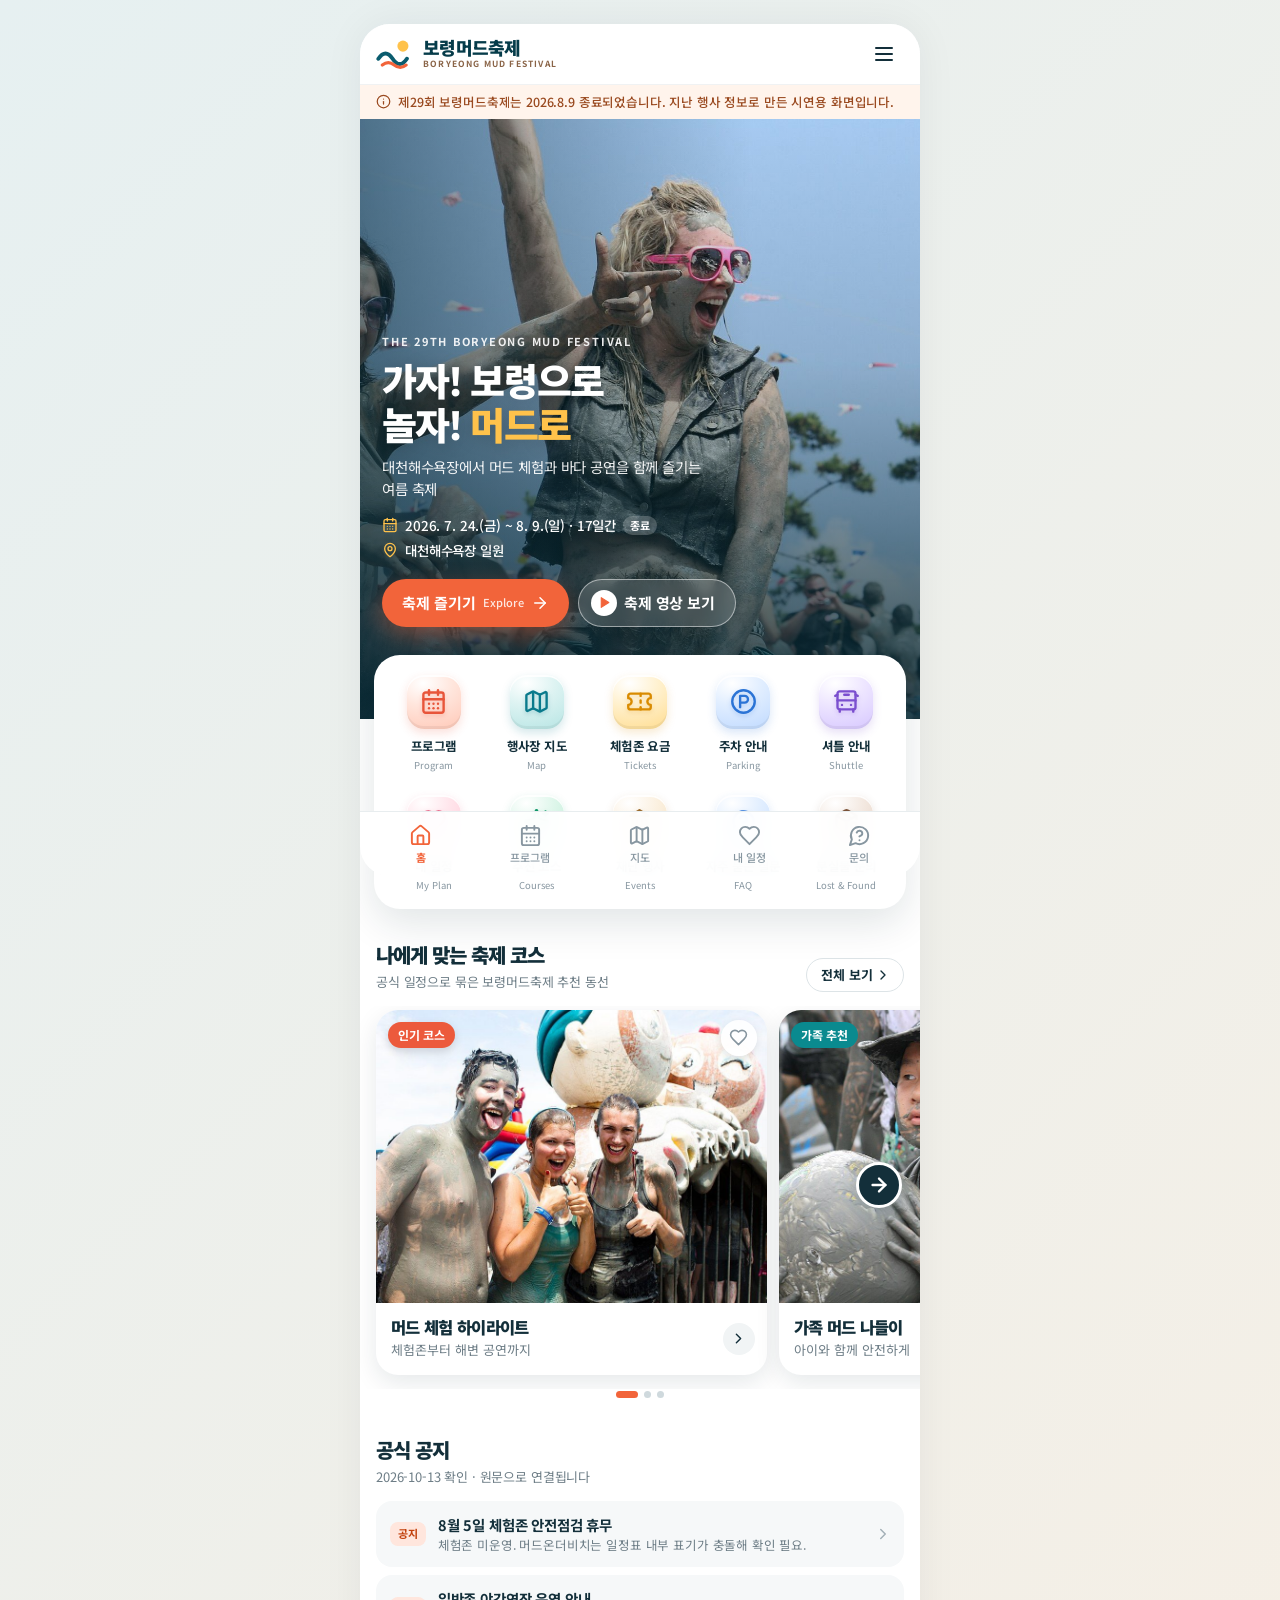
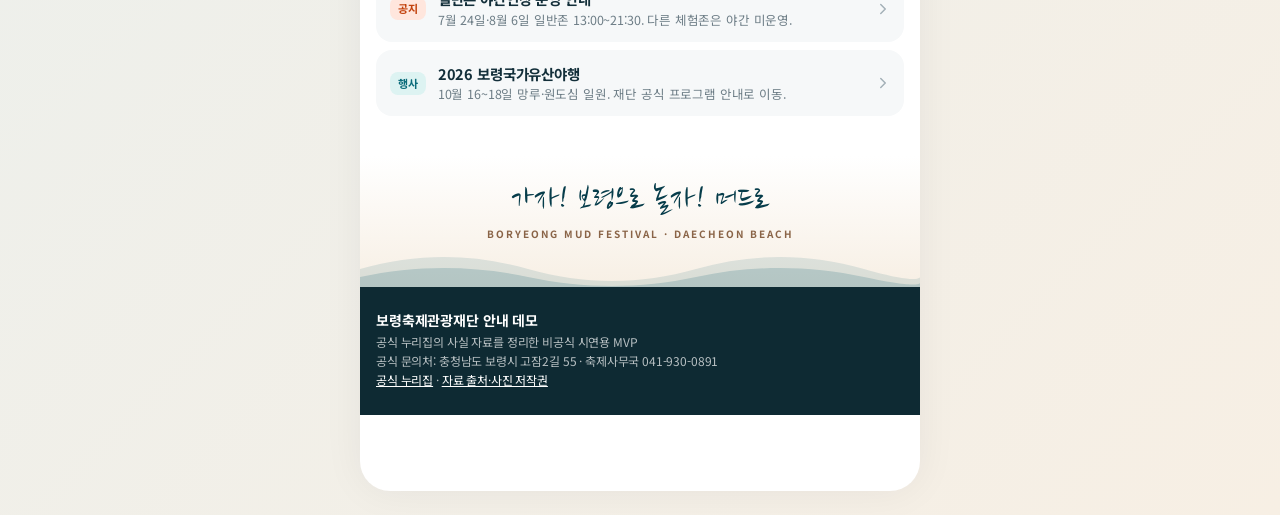
==== commit 09388fc5: "Show course arrows on all devices; service worker network-first for pages Old worker served a cached" ====
--- a/index.html
+++ b/index.html
@@ -10,8 +10,8 @@
     <link rel="preconnect" href="https://fonts.gstatic.com" crossorigin />
     <link href="https://fonts.googleapis.com/css2?family=Noto+Sans+KR:wght@400;500;700;900&family=Nanum+Brush+Script&display=swap" rel="stylesheet" />
     <title>축제 안내</title>
-    <script type="module" crossorigin src="./assets/index-PtAt59nW.js"></script>
-    <link rel="stylesheet" crossorigin href="./assets/index-Dp3XY9yK.css">
+    <script type="module" crossorigin src="./assets/index-BWeXDW24.js"></script>
+    <link rel="stylesheet" crossorigin href="./assets/index-B7Wnxrbx.css">
   </head>
   <body>
     <div id="root"></div>
--- a/assets/index-B7Wnxrbx.css
+++ b/assets/index-B7Wnxrbx.css
@@ -0,0 +1 @@
+.maplibregl-map{font:12px/20px Helvetica Neue,Arial,Helvetica,sans-serif;overflow:hidden;position:relative;-webkit-tap-highlight-color:rgb(0 0 0/0)}.maplibregl-canvas{position:absolute;left:0;top:0}.maplibregl-map:fullscreen{width:100%;height:100%}.maplibregl-ctrl-group button.maplibregl-ctrl-compass{touch-action:none}.maplibregl-canvas-container.maplibregl-interactive,.maplibregl-ctrl-group button.maplibregl-ctrl-compass{cursor:grab;-webkit-user-select:none;-moz-user-select:none;user-select:none}.maplibregl-canvas-container.maplibregl-interactive.maplibregl-track-pointer{cursor:pointer}.maplibregl-canvas-container.maplibregl-interactive:active,.maplibregl-ctrl-group button.maplibregl-ctrl-compass:active{cursor:grabbing}.maplibregl-canvas-container.maplibregl-touch-zoom-rotate,.maplibregl-canvas-container.maplibregl-touch-zoom-rotate .maplibregl-canvas{touch-action:pan-x pan-y}.maplibregl-canvas-container.maplibregl-touch-drag-pan,.maplibregl-canvas-container.maplibregl-touch-drag-pan .maplibregl-canvas{touch-action:pinch-zoom}.maplibregl-canvas-container.maplibregl-touch-zoom-rotate.maplibregl-touch-drag-pan,.maplibregl-canvas-container.maplibregl-touch-zoom-rotate.maplibregl-touch-drag-pan .maplibregl-canvas{touch-action:none}.maplibregl-canvas-container.maplibregl-touch-drag-pan.maplibregl-cooperative-gestures,.maplibregl-canvas-container.maplibregl-touch-drag-pan.maplibregl-cooperative-gestures .maplibregl-canvas{touch-action:pan-x pan-y}.maplibregl-ctrl-bottom-left,.maplibregl-ctrl-bottom-right,.maplibregl-ctrl-top-left,.maplibregl-ctrl-top-right{position:absolute;pointer-events:none;z-index:2}.maplibregl-ctrl-top-left{top:0;left:0}.maplibregl-ctrl-top-right{top:0;right:0}.maplibregl-ctrl-bottom-left{bottom:0;left:0}.maplibregl-ctrl-bottom-right{right:0;bottom:0}.maplibregl-ctrl{clear:both;pointer-events:auto;transform:translate(0)}.maplibregl-ctrl-top-left .maplibregl-ctrl{margin:10px 0 0 10px;float:left}.maplibregl-ctrl-top-right .maplibregl-ctrl{margin:10px 10px 0 0;float:right}.maplibregl-ctrl-bottom-left .maplibregl-ctrl{margin:0 0 10px 10px;float:left}.maplibregl-ctrl-bottom-right .maplibregl-ctrl{margin:0 10px 10px 0;float:right}.maplibregl-ctrl-group{border-radius:4px;background:#fff}.maplibregl-ctrl-group:not(:empty){box-shadow:0 0 0 2px #0000001a}@media(forced-colors:active){.maplibregl-ctrl-group:not(:empty){box-shadow:0 0 0 2px ButtonText}}.maplibregl-ctrl-group button{width:29px;height:29px;display:block;padding:0;outline:none;border:0;box-sizing:border-box;background-color:transparent;cursor:pointer}.maplibregl-ctrl-group button+button{border-top:1px solid #ddd}.maplibregl-ctrl button .maplibregl-ctrl-icon{display:block;width:100%;height:100%;background-repeat:no-repeat;background-position:50%}@media(forced-colors:active){.maplibregl-ctrl-icon{background-color:transparent}.maplibregl-ctrl-group button+button{border-top:1px solid ButtonText}}.maplibregl-ctrl button::-moz-focus-inner{border:0;padding:0}.maplibregl-ctrl-attrib-button:focus,.maplibregl-ctrl-group button:focus{box-shadow:0 0 2px 2px #0096ff}.maplibregl-ctrl button:disabled{cursor:not-allowed}.maplibregl-ctrl button:disabled .maplibregl-ctrl-icon{opacity:.25}@media(hover:hover){.maplibregl-ctrl button:not(:disabled):hover{background-color:#0000000d}}.maplibregl-ctrl button:not(:disabled):active{background-color:#0000000d}.maplibregl-ctrl-group button:focus:focus-visible{box-shadow:0 0 2px 2px #0096ff}.maplibregl-ctrl-group button:focus:not(:focus-visible){box-shadow:none}.maplibregl-ctrl-group button:focus:first-child{border-radius:4px 4px 0 0}.maplibregl-ctrl-group button:focus:last-child{border-radius:0 0 4px 4px}.maplibregl-ctrl-group button:focus:only-child{border-radius:inherit}.maplibregl-ctrl button.maplibregl-ctrl-zoom-out .maplibregl-ctrl-icon{background-image:url(data:image/svg+xml;charset=utf-8,%3Csvg%20xmlns%3D%22http%3A%2F%2Fwww.w3.org%2F2000%2Fsvg%22%20width%3D%2229%22%20height%3D%2229%22%20fill%3D%22%23333%22%20viewBox%3D%220%200%2029%2029%22%3E%3Cpath%20d%3D%22M10%2013c-.75%200-1.5.75-1.5%201.5S9.25%2016%2010%2016h9c.75%200%201.5-.75%201.5-1.5S19.75%2013%2019%2013z%22%2F%3E%3C%2Fsvg%3E)}.maplibregl-ctrl button.maplibregl-ctrl-zoom-in .maplibregl-ctrl-icon{background-image:url(data:image/svg+xml;charset=utf-8,%3Csvg%20xmlns%3D%22http%3A%2F%2Fwww.w3.org%2F2000%2Fsvg%22%20width%3D%2229%22%20height%3D%2229%22%20fill%3D%22%23333%22%20viewBox%3D%220%200%2029%2029%22%3E%3Cpath%20d%3D%22M14.5%208.5c-.75%200-1.5.75-1.5%201.5v3h-3c-.75%200-1.5.75-1.5%201.5S9.25%2016%2010%2016h3v3c0%20.75.75%201.5%201.5%201.5S16%2019.75%2016%2019v-3h3c.75%200%201.5-.75%201.5-1.5S19.75%2013%2019%2013h-3v-3c0-.75-.75-1.5-1.5-1.5%22%2F%3E%3C%2Fsvg%3E)}@media(forced-colors:active){.maplibregl-ctrl button.maplibregl-ctrl-zoom-out .maplibregl-ctrl-icon{background-image:url(data:image/svg+xml;charset=utf-8,%3Csvg%20xmlns%3D%22http%3A%2F%2Fwww.w3.org%2F2000%2Fsvg%22%20width%3D%2229%22%20height%3D%2229%22%20fill%3D%22%23fff%22%20viewBox%3D%220%200%2029%2029%22%3E%3Cpath%20d%3D%22M10%2013c-.75%200-1.5.75-1.5%201.5S9.25%2016%2010%2016h9c.75%200%201.5-.75%201.5-1.5S19.75%2013%2019%2013z%22%2F%3E%3C%2Fsvg%3E)}.maplibregl-ctrl button.maplibregl-ctrl-zoom-in .maplibregl-ctrl-icon{background-image:url(data:image/svg+xml;charset=utf-8,%3Csvg%20xmlns%3D%22http%3A%2F%2Fwww.w3.org%2F2000%2Fsvg%22%20width%3D%2229%22%20height%3D%2229%22%20fill%3D%22%23fff%22%20viewBox%3D%220%200%2029%2029%22%3E%3Cpath%20d%3D%22M14.5%208.5c-.75%200-1.5.75-1.5%201.5v3h-3c-.75%200-1.5.75-1.5%201.5S9.25%2016%2010%2016h3v3c0%20.75.75%201.5%201.5%201.5S16%2019.75%2016%2019v-3h3c.75%200%201.5-.75%201.5-1.5S19.75%2013%2019%2013h-3v-3c0-.75-.75-1.5-1.5-1.5%22%2F%3E%3C%2Fsvg%3E)}}@media(forced-colors:active)and (prefers-color-scheme:light){.maplibregl-ctrl button.maplibregl-ctrl-zoom-out .maplibregl-ctrl-icon{background-image:url(data:image/svg+xml;charset=utf-8,%3Csvg%20xmlns%3D%22http%3A%2F%2Fwww.w3.org%2F2000%2Fsvg%22%20width%3D%2229%22%20height%3D%2229%22%20viewBox%3D%220%200%2029%2029%22%3E%3Cpath%20d%3D%22M10%2013c-.75%200-1.5.75-1.5%201.5S9.25%2016%2010%2016h9c.75%200%201.5-.75%201.5-1.5S19.75%2013%2019%2013z%22%2F%3E%3C%2Fsvg%3E)}.maplibregl-ctrl button.maplibregl-ctrl-zoom-in .maplibregl-ctrl-icon{background-image:url(data:image/svg+xml;charset=utf-8,%3Csvg%20xmlns%3D%22http%3A%2F%2Fwww.w3.org%2F2000%2Fsvg%22%20width%3D%2229%22%20height%3D%2229%22%20viewBox%3D%220%200%2029%2029%22%3E%3Cpath%20d%3D%22M14.5%208.5c-.75%200-1.5.75-1.5%201.5v3h-3c-.75%200-1.5.75-1.5%201.5S9.25%2016%2010%2016h3v3c0%20.75.75%201.5%201.5%201.5S16%2019.75%2016%2019v-3h3c.75%200%201.5-.75%201.5-1.5S19.75%2013%2019%2013h-3v-3c0-.75-.75-1.5-1.5-1.5%22%2F%3E%3C%2Fsvg%3E)}}.maplibregl-ctrl button.maplibregl-ctrl-fullscreen .maplibregl-ctrl-icon{background-image:url(data:image/svg+xml;charset=utf-8,%3Csvg%20xmlns%3D%22http%3A%2F%2Fwww.w3.org%2F2000%2Fsvg%22%20width%3D%2229%22%20height%3D%2229%22%20fill%3D%22%23333%22%20viewBox%3D%220%200%2029%2029%22%3E%3Cpath%20d%3D%22M24%2016v5.5c0%201.75-.75%202.5-2.5%202.5H16v-1l3-1.5-4-5.5%201-1%205.5%204%201.5-3zM6%2016l1.5%203%205.5-4%201%201-4%205.5%203%201.5v1H7.5C5.75%2024%205%2023.25%205%2021.5V16zm7-11v1l-3%201.5%204%205.5-1%201-5.5-4L6%2013H5V7.5C5%205.75%205.75%205%207.5%205zm11%202.5c0-1.75-.75-2.5-2.5-2.5H16v1l3%201.5-4%205.5%201%201%205.5-4%201.5%203h1z%22%2F%3E%3C%2Fsvg%3E)}.maplibregl-ctrl button.maplibregl-ctrl-shrink .maplibregl-ctrl-icon{background-image:url(data:image/svg+xml;charset=utf-8,%3Csvg%20xmlns%3D%22http%3A%2F%2Fwww.w3.org%2F2000%2Fsvg%22%20width%3D%2229%22%20height%3D%2229%22%20viewBox%3D%220%200%2029%2029%22%3E%3Cpath%20d%3D%22M18.5%2016c-1.75%200-2.5.75-2.5%202.5V24h1l1.5-3%205.5%204%201-1-4-5.5%203-1.5v-1zM13%2018.5c0-1.75-.75-2.5-2.5-2.5H5v1l3%201.5L4%2024l1%201%205.5-4%201.5%203h1zm3-8c0%201.75.75%202.5%202.5%202.5H24v-1l-3-1.5L25%205l-1-1-5.5%204L17%205h-1zM10.5%2013c1.75%200%202.5-.75%202.5-2.5V5h-1l-1.5%203L5%204%204%205l4%205.5L5%2012v1z%22%2F%3E%3C%2Fsvg%3E)}@media(forced-colors:active){.maplibregl-ctrl button.maplibregl-ctrl-fullscreen .maplibregl-ctrl-icon{background-image:url(data:image/svg+xml;charset=utf-8,%3Csvg%20xmlns%3D%22http%3A%2F%2Fwww.w3.org%2F2000%2Fsvg%22%20width%3D%2229%22%20height%3D%2229%22%20fill%3D%22%23fff%22%20viewBox%3D%220%200%2029%2029%22%3E%3Cpath%20d%3D%22M24%2016v5.5c0%201.75-.75%202.5-2.5%202.5H16v-1l3-1.5-4-5.5%201-1%205.5%204%201.5-3zM6%2016l1.5%203%205.5-4%201%201-4%205.5%203%201.5v1H7.5C5.75%2024%205%2023.25%205%2021.5V16zm7-11v1l-3%201.5%204%205.5-1%201-5.5-4L6%2013H5V7.5C5%205.75%205.75%205%207.5%205zm11%202.5c0-1.75-.75-2.5-2.5-2.5H16v1l3%201.5-4%205.5%201%201%205.5-4%201.5%203h1z%22%2F%3E%3C%2Fsvg%3E)}.maplibregl-ctrl button.maplibregl-ctrl-shrink .maplibregl-ctrl-icon{background-image:url(data:image/svg+xml;charset=utf-8,%3Csvg%20xmlns%3D%22http%3A%2F%2Fwww.w3.org%2F2000%2Fsvg%22%20width%3D%2229%22%20height%3D%2229%22%20fill%3D%22%23fff%22%20viewBox%3D%220%200%2029%2029%22%3E%3Cpath%20d%3D%22M18.5%2016c-1.75%200-2.5.75-2.5%202.5V24h1l1.5-3%205.5%204%201-1-4-5.5%203-1.5v-1zM13%2018.5c0-1.75-.75-2.5-2.5-2.5H5v1l3%201.5L4%2024l1%201%205.5-4%201.5%203h1zm3-8c0%201.75.75%202.5%202.5%202.5H24v-1l-3-1.5L25%205l-1-1-5.5%204L17%205h-1zM10.5%2013c1.75%200%202.5-.75%202.5-2.5V5h-1l-1.5%203L5%204%204%205l4%205.5L5%2012v1z%22%2F%3E%3C%2Fsvg%3E)}}@media(forced-colors:active)and (prefers-color-scheme:light){.maplibregl-ctrl button.maplibregl-ctrl-fullscreen .maplibregl-ctrl-icon{background-image:url(data:image/svg+xml;charset=utf-8,%3Csvg%20xmlns%3D%22http%3A%2F%2Fwww.w3.org%2F2000%2Fsvg%22%20width%3D%2229%22%20height%3D%2229%22%20viewBox%3D%220%200%2029%2029%22%3E%3Cpath%20d%3D%22M24%2016v5.5c0%201.75-.75%202.5-2.5%202.5H16v-1l3-1.5-4-5.5%201-1%205.5%204%201.5-3zM6%2016l1.5%203%205.5-4%201%201-4%205.5%203%201.5v1H7.5C5.75%2024%205%2023.25%205%2021.5V16zm7-11v1l-3%201.5%204%205.5-1%201-5.5-4L6%2013H5V7.5C5%205.75%205.75%205%207.5%205zm11%202.5c0-1.75-.75-2.5-2.5-2.5H16v1l3%201.5-4%205.5%201%201%205.5-4%201.5%203h1z%22%2F%3E%3C%2Fsvg%3E)}.maplibregl-ctrl button.maplibregl-ctrl-shrink .maplibregl-ctrl-icon{background-image:url(data:image/svg+xml;charset=utf-8,%3Csvg%20xmlns%3D%22http%3A%2F%2Fwww.w3.org%2F2000%2Fsvg%22%20width%3D%2229%22%20height%3D%2229%22%20viewBox%3D%220%200%2029%2029%22%3E%3Cpath%20d%3D%22M18.5%2016c-1.75%200-2.5.75-2.5%202.5V24h1l1.5-3%205.5%204%201-1-4-5.5%203-1.5v-1zM13%2018.5c0-1.75-.75-2.5-2.5-2.5H5v1l3%201.5L4%2024l1%201%205.5-4%201.5%203h1zm3-8c0%201.75.75%202.5%202.5%202.5H24v-1l-3-1.5L25%205l-1-1-5.5%204L17%205h-1zM10.5%2013c1.75%200%202.5-.75%202.5-2.5V5h-1l-1.5%203L5%204%204%205l4%205.5L5%2012v1z%22%2F%3E%3C%2Fsvg%3E)}}.maplibregl-ctrl button.maplibregl-ctrl-compass .maplibregl-ctrl-icon{background-image:url(data:image/svg+xml;charset=utf-8,%3Csvg%20xmlns%3D%22http%3A%2F%2Fwww.w3.org%2F2000%2Fsvg%22%20width%3D%2229%22%20height%3D%2229%22%20fill%3D%22%23333%22%20viewBox%3D%220%200%2029%2029%22%3E%3Cpath%20d%3D%22m10.5%2014%204-8%204%208z%22%2F%3E%3Cpath%20fill%3D%22%23ccc%22%20d%3D%22m10.5%2016%204%208%204-8z%22%2F%3E%3C%2Fsvg%3E)}@media(forced-colors:active){.maplibregl-ctrl button.maplibregl-ctrl-compass .maplibregl-ctrl-icon{background-image:url(data:image/svg+xml;charset=utf-8,%3Csvg%20xmlns%3D%22http%3A%2F%2Fwww.w3.org%2F2000%2Fsvg%22%20width%3D%2229%22%20height%3D%2229%22%20fill%3D%22%23fff%22%20viewBox%3D%220%200%2029%2029%22%3E%3Cpath%20d%3D%22m10.5%2014%204-8%204%208z%22%2F%3E%3Cpath%20fill%3D%22%23ccc%22%20d%3D%22m10.5%2016%204%208%204-8z%22%2F%3E%3C%2Fsvg%3E)}}@media(forced-colors:active)and (prefers-color-scheme:light){.maplibregl-ctrl button.maplibregl-ctrl-compass .maplibregl-ctrl-icon{background-image:url(data:image/svg+xml;charset=utf-8,%3Csvg%20xmlns%3D%22http%3A%2F%2Fwww.w3.org%2F2000%2Fsvg%22%20width%3D%2229%22%20height%3D%2229%22%20viewBox%3D%220%200%2029%2029%22%3E%3Cpath%20d%3D%22m10.5%2014%204-8%204%208z%22%2F%3E%3Cpath%20fill%3D%22%23ccc%22%20d%3D%22m10.5%2016%204%208%204-8z%22%2F%3E%3C%2Fsvg%3E)}}.maplibregl-ctrl button.maplibregl-ctrl-globe .maplibregl-ctrl-icon{background-image:url(data:image/svg+xml;charset=utf-8,%3Csvg%20xmlns%3D%22http%3A%2F%2Fwww.w3.org%2F2000%2Fsvg%22%20width%3D%2222%22%20height%3D%2222%22%20fill%3D%22none%22%20stroke%3D%22%23333%22%20viewBox%3D%220%200%2022%2022%22%3E%3Ccircle%20cx%3D%2211%22%20cy%3D%2211%22%20r%3D%228.5%22%2F%3E%3Cpath%20d%3D%22M17.5%2011c0%204.819-3.02%208.5-6.5%208.5S4.5%2015.819%204.5%2011%207.52%202.5%2011%202.5s6.5%203.681%206.5%208.5Z%22%2F%3E%3Cpath%20d%3D%22M13.5%2011c0%202.447-.331%204.64-.853%206.206-.262.785-.562%201.384-.872%201.777-.314.399-.58.517-.775.517s-.461-.118-.775-.517c-.31-.393-.61-.992-.872-1.777C8.831%2015.64%208.5%2013.446%208.5%2011s.331-4.64.853-6.206c.262-.785.562-1.384.872-1.777.314-.399.58-.517.775-.517s.461.118.775.517c.31.393.61.992.872%201.777.522%201.565.853%203.76.853%206.206Z%22%2F%3E%3Cpath%20d%3D%22M11%207.5c-1.909%200-3.622-.166-4.845-.428-.616-.132-1.08-.283-1.379-.434a1.3%201.3%200%200%201-.224-.138q.07-.058.224-.138c.299-.151.763-.302%201.379-.434C7.378%205.666%209.091%205.5%2011%205.5s3.622.166%204.845.428c.616.132%201.08.283%201.379.434.105.053.177.1.224.138q-.07.058-.224.138c-.299.151-.763.302-1.379.434-1.223.262-2.936.428-4.845.428Zm0%209c-1.909%200-3.622-.166-4.845-.428-.616-.132-1.08-.283-1.379-.434a1.3%201.3%200%200%201-.224-.138%201.3%201.3%200%200%201%20.224-.138c.299-.151.763-.302%201.379-.434C7.378%2014.666%209.091%2014.5%2011%2014.5s3.622.166%204.845.428c.616.132%201.08.283%201.379.434.105.053.177.1.224.138a1.3%201.3%200%200%201-.224.138c-.299.151-.763.302-1.379.434-1.223.262-2.936.428-4.845.428Zm0-4c-2.46%200-4.672-.222-6.255-.574-.796-.177-1.406-.38-1.805-.59a1.5%201.5%200%200%201-.39-.272.3.3%200%200%201-.047-.064.3.3%200%200%201%20.048-.064c.066-.073.189-.167.389-.272.399-.21%201.009-.413%201.805-.59C6.328%209.722%208.54%209.5%2011%209.5s4.672.222%206.256.574c.795.177%201.405.38%201.804.59.2.105.323.2.39.272a.3.3%200%200%201%20.047.064.3.3%200%200%201-.048.064%201.4%201.4%200%200%201-.389.272c-.399.21-1.009.413-1.804.59-1.584.352-3.796.574-6.256.574Zm-8.501-1.51v.002zm0%20.018v.002zm17.002.002v-.002zm0-.018v-.002z%22%2F%3E%3C%2Fsvg%3E)}.maplibregl-ctrl button.maplibregl-ctrl-globe-enabled .maplibregl-ctrl-icon{background-image:url(data:image/svg+xml;charset=utf-8,%3Csvg%20xmlns%3D%22http%3A%2F%2Fwww.w3.org%2F2000%2Fsvg%22%20width%3D%2222%22%20height%3D%2222%22%20fill%3D%22none%22%20stroke%3D%22%2333b5e5%22%20viewBox%3D%220%200%2022%2022%22%3E%3Ccircle%20cx%3D%2211%22%20cy%3D%2211%22%20r%3D%228.5%22%2F%3E%3Cpath%20d%3D%22M17.5%2011c0%204.819-3.02%208.5-6.5%208.5S4.5%2015.819%204.5%2011%207.52%202.5%2011%202.5s6.5%203.681%206.5%208.5Z%22%2F%3E%3Cpath%20d%3D%22M13.5%2011c0%202.447-.331%204.64-.853%206.206-.262.785-.562%201.384-.872%201.777-.314.399-.58.517-.775.517s-.461-.118-.775-.517c-.31-.393-.61-.992-.872-1.777C8.831%2015.64%208.5%2013.446%208.5%2011s.331-4.64.853-6.206c.262-.785.562-1.384.872-1.777.314-.399.58-.517.775-.517s.461.118.775.517c.31.393.61.992.872%201.777.522%201.565.853%203.76.853%206.206Z%22%2F%3E%3Cpath%20d%3D%22M11%207.5c-1.909%200-3.622-.166-4.845-.428-.616-.132-1.08-.283-1.379-.434a1.3%201.3%200%200%201-.224-.138q.07-.058.224-.138c.299-.151.763-.302%201.379-.434C7.378%205.666%209.091%205.5%2011%205.5s3.622.166%204.845.428c.616.132%201.08.283%201.379.434.105.053.177.1.224.138q-.07.058-.224.138c-.299.151-.763.302-1.379.434-1.223.262-2.936.428-4.845.428Zm0%209c-1.909%200-3.622-.166-4.845-.428-.616-.132-1.08-.283-1.379-.434a1.3%201.3%200%200%201-.224-.138%201.3%201.3%200%200%201%20.224-.138c.299-.151.763-.302%201.379-.434C7.378%2014.666%209.091%2014.5%2011%2014.5s3.622.166%204.845.428c.616.132%201.08.283%201.379.434.105.053.177.1.224.138a1.3%201.3%200%200%201-.224.138c-.299.151-.763.302-1.379.434-1.223.262-2.936.428-4.845.428Zm0-4c-2.46%200-4.672-.222-6.255-.574-.796-.177-1.406-.38-1.805-.59a1.5%201.5%200%200%201-.39-.272.3.3%200%200%201-.047-.064.3.3%200%200%201%20.048-.064c.066-.073.189-.167.389-.272.399-.21%201.009-.413%201.805-.59C6.328%209.722%208.54%209.5%2011%209.5s4.672.222%206.256.574c.795.177%201.405.38%201.804.59.2.105.323.2.39.272a.3.3%200%200%201%20.047.064.3.3%200%200%201-.048.064%201.4%201.4%200%200%201-.389.272c-.399.21-1.009.413-1.804.59-1.584.352-3.796.574-6.256.574Zm-8.501-1.51v.002zm0%20.018v.002zm17.002.002v-.002zm0-.018v-.002z%22%2F%3E%3C%2Fsvg%3E)}.maplibregl-ctrl button.maplibregl-ctrl-terrain .maplibregl-ctrl-icon{background-image:url(data:image/svg+xml;charset=utf-8,%3Csvg%20xmlns%3D%22http%3A%2F%2Fwww.w3.org%2F2000%2Fsvg%22%20width%3D%2222%22%20height%3D%2222%22%20fill%3D%22%23333%22%20viewBox%3D%220%200%2022%2022%22%3E%3Cpath%20d%3D%22m1.754%2013.406%204.453-4.851%203.09%203.09%203.281%203.277.969-.969-3.309-3.312%203.844-4.121%206.148%206.886h1.082v-.855l-7.207-8.07-4.84%205.187L6.169%206.57l-5.48%205.965v.871ZM.688%2016.844h20.625v1.375H.688Zm0%200%22%2F%3E%3C%2Fsvg%3E)}.maplibregl-ctrl button.maplibregl-ctrl-terrain-enabled .maplibregl-ctrl-icon{background-image:url(data:image/svg+xml;charset=utf-8,%3Csvg%20xmlns%3D%22http%3A%2F%2Fwww.w3.org%2F2000%2Fsvg%22%20width%3D%2222%22%20height%3D%2222%22%20fill%3D%22%2333b5e5%22%20viewBox%3D%220%200%2022%2022%22%3E%3Cpath%20d%3D%22m1.754%2013.406%204.453-4.851%203.09%203.09%203.281%203.277.969-.969-3.309-3.312%203.844-4.121%206.148%206.886h1.082v-.855l-7.207-8.07-4.84%205.187L6.169%206.57l-5.48%205.965v.871ZM.688%2016.844h20.625v1.375H.688Zm0%200%22%2F%3E%3C%2Fsvg%3E)}.maplibregl-ctrl button.maplibregl-ctrl-geolocate .maplibregl-ctrl-icon{background-image:url(data:image/svg+xml;charset=utf-8,%3Csvg%20xmlns%3D%22http%3A%2F%2Fwww.w3.org%2F2000%2Fsvg%22%20width%3D%2229%22%20height%3D%2229%22%20fill%3D%22%23333%22%20viewBox%3D%220%200%2020%2020%22%3E%3Cpath%20d%3D%22M10%204C9%204%209%205%209%205v.1A5%205%200%200%200%205.1%209H5s-1%200-1%201%201%201%201%201h.1A5%205%200%200%200%209%2014.9v.1s0%201%201%201%201-1%201-1v-.1a5%205%200%200%200%203.9-3.9h.1s1%200%201-1-1-1-1-1h-.1A5%205%200%200%200%2011%205.1V5s0-1-1-1m0%202.5a3.5%203.5%200%201%201%200%207%203.5%203.5%200%201%201%200-7%22%2F%3E%3Ccircle%20cx%3D%2210%22%20cy%3D%2210%22%20r%3D%222%22%2F%3E%3C%2Fsvg%3E)}.maplibregl-ctrl button.maplibregl-ctrl-geolocate:disabled .maplibregl-ctrl-icon{background-image:url(data:image/svg+xml;charset=utf-8,%3Csvg%20xmlns%3D%22http%3A%2F%2Fwww.w3.org%2F2000%2Fsvg%22%20width%3D%2229%22%20height%3D%2229%22%20fill%3D%22%23aaa%22%20viewBox%3D%220%200%2020%2020%22%3E%3Cpath%20d%3D%22M10%204C9%204%209%205%209%205v.1A5%205%200%200%200%205.1%209H5s-1%200-1%201%201%201%201%201h.1A5%205%200%200%200%209%2014.9v.1s0%201%201%201%201-1%201-1v-.1a5%205%200%200%200%203.9-3.9h.1s1%200%201-1-1-1-1-1h-.1A5%205%200%200%200%2011%205.1V5s0-1-1-1m0%202.5a3.5%203.5%200%201%201%200%207%203.5%203.5%200%201%201%200-7%22%2F%3E%3Ccircle%20cx%3D%2210%22%20cy%3D%2210%22%20r%3D%222%22%2F%3E%3Cpath%20fill%3D%22red%22%20d%3D%22m14%205%201%201-9%209-1-1z%22%2F%3E%3C%2Fsvg%3E)}.maplibregl-ctrl button.maplibregl-ctrl-geolocate.maplibregl-ctrl-geolocate-active .maplibregl-ctrl-icon{background-image:url(data:image/svg+xml;charset=utf-8,%3Csvg%20xmlns%3D%22http%3A%2F%2Fwww.w3.org%2F2000%2Fsvg%22%20width%3D%2229%22%20height%3D%2229%22%20fill%3D%22%2333b5e5%22%20viewBox%3D%220%200%2020%2020%22%3E%3Cpath%20d%3D%22M10%204C9%204%209%205%209%205v.1A5%205%200%200%200%205.1%209H5s-1%200-1%201%201%201%201%201h.1A5%205%200%200%200%209%2014.9v.1s0%201%201%201%201-1%201-1v-.1a5%205%200%200%200%203.9-3.9h.1s1%200%201-1-1-1-1-1h-.1A5%205%200%200%200%2011%205.1V5s0-1-1-1m0%202.5a3.5%203.5%200%201%201%200%207%203.5%203.5%200%201%201%200-7%22%2F%3E%3Ccircle%20cx%3D%2210%22%20cy%3D%2210%22%20r%3D%222%22%2F%3E%3C%2Fsvg%3E)}.maplibregl-ctrl button.maplibregl-ctrl-geolocate.maplibregl-ctrl-geolocate-active-error .maplibregl-ctrl-icon{background-image:url(data:image/svg+xml;charset=utf-8,%3Csvg%20xmlns%3D%22http%3A%2F%2Fwww.w3.org%2F2000%2Fsvg%22%20width%3D%2229%22%20height%3D%2229%22%20fill%3D%22%23e58978%22%20viewBox%3D%220%200%2020%2020%22%3E%3Cpath%20d%3D%22M10%204C9%204%209%205%209%205v.1A5%205%200%200%200%205.1%209H5s-1%200-1%201%201%201%201%201h.1A5%205%200%200%200%209%2014.9v.1s0%201%201%201%201-1%201-1v-.1a5%205%200%200%200%203.9-3.9h.1s1%200%201-1-1-1-1-1h-.1A5%205%200%200%200%2011%205.1V5s0-1-1-1m0%202.5a3.5%203.5%200%201%201%200%207%203.5%203.5%200%201%201%200-7%22%2F%3E%3Ccircle%20cx%3D%2210%22%20cy%3D%2210%22%20r%3D%222%22%2F%3E%3C%2Fsvg%3E)}.maplibregl-ctrl button.maplibregl-ctrl-geolocate.maplibregl-ctrl-geolocate-background .maplibregl-ctrl-icon{background-image:url(data:image/svg+xml;charset=utf-8,%3Csvg%20xmlns%3D%22http%3A%2F%2Fwww.w3.org%2F2000%2Fsvg%22%20width%3D%2229%22%20height%3D%2229%22%20fill%3D%22%2333b5e5%22%20viewBox%3D%220%200%2020%2020%22%3E%3Cpath%20d%3D%22M10%204C9%204%209%205%209%205v.1A5%205%200%200%200%205.1%209H5s-1%200-1%201%201%201%201%201h.1A5%205%200%200%200%209%2014.9v.1s0%201%201%201%201-1%201-1v-.1a5%205%200%200%200%203.9-3.9h.1s1%200%201-1-1-1-1-1h-.1A5%205%200%200%200%2011%205.1V5s0-1-1-1m0%202.5a3.5%203.5%200%201%201%200%207%203.5%203.5%200%201%201%200-7%22%2F%3E%3C%2Fsvg%3E)}.maplibregl-ctrl button.maplibregl-ctrl-geolocate.maplibregl-ctrl-geolocate-background-error .maplibregl-ctrl-icon{background-image:url(data:image/svg+xml;charset=utf-8,%3Csvg%20xmlns%3D%22http%3A%2F%2Fwww.w3.org%2F2000%2Fsvg%22%20width%3D%2229%22%20height%3D%2229%22%20fill%3D%22%23e54e33%22%20viewBox%3D%220%200%2020%2020%22%3E%3Cpath%20d%3D%22M10%204C9%204%209%205%209%205v.1A5%205%200%200%200%205.1%209H5s-1%200-1%201%201%201%201%201h.1A5%205%200%200%200%209%2014.9v.1s0%201%201%201%201-1%201-1v-.1a5%205%200%200%200%203.9-3.9h.1s1%200%201-1-1-1-1-1h-.1A5%205%200%200%200%2011%205.1V5s0-1-1-1m0%202.5a3.5%203.5%200%201%201%200%207%203.5%203.5%200%201%201%200-7%22%2F%3E%3C%2Fsvg%3E)}.maplibregl-ctrl button.maplibregl-ctrl-geolocate.maplibregl-ctrl-geolocate-waiting .maplibregl-ctrl-icon{animation:maplibregl-spin 2s linear infinite}@media(forced-colors:active){.maplibregl-ctrl button.maplibregl-ctrl-geolocate .maplibregl-ctrl-icon{background-image:url(data:image/svg+xml;charset=utf-8,%3Csvg%20xmlns%3D%22http%3A%2F%2Fwww.w3.org%2F2000%2Fsvg%22%20width%3D%2229%22%20height%3D%2229%22%20fill%3D%22%23fff%22%20viewBox%3D%220%200%2020%2020%22%3E%3Cpath%20d%3D%22M10%204C9%204%209%205%209%205v.1A5%205%200%200%200%205.1%209H5s-1%200-1%201%201%201%201%201h.1A5%205%200%200%200%209%2014.9v.1s0%201%201%201%201-1%201-1v-.1a5%205%200%200%200%203.9-3.9h.1s1%200%201-1-1-1-1-1h-.1A5%205%200%200%200%2011%205.1V5s0-1-1-1m0%202.5a3.5%203.5%200%201%201%200%207%203.5%203.5%200%201%201%200-7%22%2F%3E%3Ccircle%20cx%3D%2210%22%20cy%3D%2210%22%20r%3D%222%22%2F%3E%3C%2Fsvg%3E)}.maplibregl-ctrl button.maplibregl-ctrl-geolocate:disabled .maplibregl-ctrl-icon{background-image:url(data:image/svg+xml;charset=utf-8,%3Csvg%20xmlns%3D%22http%3A%2F%2Fwww.w3.org%2F2000%2Fsvg%22%20width%3D%2229%22%20height%3D%2229%22%20fill%3D%22%23999%22%20viewBox%3D%220%200%2020%2020%22%3E%3Cpath%20d%3D%22M10%204C9%204%209%205%209%205v.1A5%205%200%200%200%205.1%209H5s-1%200-1%201%201%201%201%201h.1A5%205%200%200%200%209%2014.9v.1s0%201%201%201%201-1%201-1v-.1a5%205%200%200%200%203.9-3.9h.1s1%200%201-1-1-1-1-1h-.1A5%205%200%200%200%2011%205.1V5s0-1-1-1m0%202.5a3.5%203.5%200%201%201%200%207%203.5%203.5%200%201%201%200-7%22%2F%3E%3Ccircle%20cx%3D%2210%22%20cy%3D%2210%22%20r%3D%222%22%2F%3E%3Cpath%20fill%3D%22red%22%20d%3D%22m14%205%201%201-9%209-1-1z%22%2F%3E%3C%2Fsvg%3E)}.maplibregl-ctrl button.maplibregl-ctrl-geolocate.maplibregl-ctrl-geolocate-active .maplibregl-ctrl-icon{background-image:url(data:image/svg+xml;charset=utf-8,%3Csvg%20xmlns%3D%22http%3A%2F%2Fwww.w3.org%2F2000%2Fsvg%22%20width%3D%2229%22%20height%3D%2229%22%20fill%3D%22%2333b5e5%22%20viewBox%3D%220%200%2020%2020%22%3E%3Cpath%20d%3D%22M10%204C9%204%209%205%209%205v.1A5%205%200%200%200%205.1%209H5s-1%200-1%201%201%201%201%201h.1A5%205%200%200%200%209%2014.9v.1s0%201%201%201%201-1%201-1v-.1a5%205%200%200%200%203.9-3.9h.1s1%200%201-1-1-1-1-1h-.1A5%205%200%200%200%2011%205.1V5s0-1-1-1m0%202.5a3.5%203.5%200%201%201%200%207%203.5%203.5%200%201%201%200-7%22%2F%3E%3Ccircle%20cx%3D%2210%22%20cy%3D%2210%22%20r%3D%222%22%2F%3E%3C%2Fsvg%3E)}.maplibregl-ctrl button.maplibregl-ctrl-geolocate.maplibregl-ctrl-geolocate-active-error .maplibregl-ctrl-icon{background-image:url(data:image/svg+xml;charset=utf-8,%3Csvg%20xmlns%3D%22http%3A%2F%2Fwww.w3.org%2F2000%2Fsvg%22%20width%3D%2229%22%20height%3D%2229%22%20fill%3D%22%23e58978%22%20viewBox%3D%220%200%2020%2020%22%3E%3Cpath%20d%3D%22M10%204C9%204%209%205%209%205v.1A5%205%200%200%200%205.1%209H5s-1%200-1%201%201%201%201%201h.1A5%205%200%200%200%209%2014.9v.1s0%201%201%201%201-1%201-1v-.1a5%205%200%200%200%203.9-3.9h.1s1%200%201-1-1-1-1-1h-.1A5%205%200%200%200%2011%205.1V5s0-1-1-1m0%202.5a3.5%203.5%200%201%201%200%207%203.5%203.5%200%201%201%200-7%22%2F%3E%3Ccircle%20cx%3D%2210%22%20cy%3D%2210%22%20r%3D%222%22%2F%3E%3C%2Fsvg%3E)}.maplibregl-ctrl button.maplibregl-ctrl-geolocate.maplibregl-ctrl-geolocate-background .maplibregl-ctrl-icon{background-image:url(data:image/svg+xml;charset=utf-8,%3Csvg%20xmlns%3D%22http%3A%2F%2Fwww.w3.org%2F2000%2Fsvg%22%20width%3D%2229%22%20height%3D%2229%22%20fill%3D%22%2333b5e5%22%20viewBox%3D%220%200%2020%2020%22%3E%3Cpath%20d%3D%22M10%204C9%204%209%205%209%205v.1A5%205%200%200%200%205.1%209H5s-1%200-1%201%201%201%201%201h.1A5%205%200%200%200%209%2014.9v.1s0%201%201%201%201-1%201-1v-.1a5%205%200%200%200%203.9-3.9h.1s1%200%201-1-1-1-1-1h-.1A5%205%200%200%200%2011%205.1V5s0-1-1-1m0%202.5a3.5%203.5%200%201%201%200%207%203.5%203.5%200%201%201%200-7%22%2F%3E%3C%2Fsvg%3E)}.maplibregl-ctrl button.maplibregl-ctrl-geolocate.maplibregl-ctrl-geolocate-background-error .maplibregl-ctrl-icon{background-image:url(data:image/svg+xml;charset=utf-8,%3Csvg%20xmlns%3D%22http%3A%2F%2Fwww.w3.org%2F2000%2Fsvg%22%20width%3D%2229%22%20height%3D%2229%22%20fill%3D%22%23e54e33%22%20viewBox%3D%220%200%2020%2020%22%3E%3Cpath%20d%3D%22M10%204C9%204%209%205%209%205v.1A5%205%200%200%200%205.1%209H5s-1%200-1%201%201%201%201%201h.1A5%205%200%200%200%209%2014.9v.1s0%201%201%201%201-1%201-1v-.1a5%205%200%200%200%203.9-3.9h.1s1%200%201-1-1-1-1-1h-.1A5%205%200%200%200%2011%205.1V5s0-1-1-1m0%202.5a3.5%203.5%200%201%201%200%207%203.5%203.5%200%201%201%200-7%22%2F%3E%3C%2Fsvg%3E)}}@media(forced-colors:active)and (prefers-color-scheme:light){.maplibregl-ctrl button.maplibregl-ctrl-geolocate .maplibregl-ctrl-icon{background-image:url(data:image/svg+xml;charset=utf-8,%3Csvg%20xmlns%3D%22http%3A%2F%2Fwww.w3.org%2F2000%2Fsvg%22%20width%3D%2229%22%20height%3D%2229%22%20viewBox%3D%220%200%2020%2020%22%3E%3Cpath%20d%3D%22M10%204C9%204%209%205%209%205v.1A5%205%200%200%200%205.1%209H5s-1%200-1%201%201%201%201%201h.1A5%205%200%200%200%209%2014.9v.1s0%201%201%201%201-1%201-1v-.1a5%205%200%200%200%203.9-3.9h.1s1%200%201-1-1-1-1-1h-.1A5%205%200%200%200%2011%205.1V5s0-1-1-1m0%202.5a3.5%203.5%200%201%201%200%207%203.5%203.5%200%201%201%200-7%22%2F%3E%3Ccircle%20cx%3D%2210%22%20cy%3D%2210%22%20r%3D%222%22%2F%3E%3C%2Fsvg%3E)}.maplibregl-ctrl button.maplibregl-ctrl-geolocate:disabled .maplibregl-ctrl-icon{background-image:url(data:image/svg+xml;charset=utf-8,%3Csvg%20xmlns%3D%22http%3A%2F%2Fwww.w3.org%2F2000%2Fsvg%22%20width%3D%2229%22%20height%3D%2229%22%20fill%3D%22%23666%22%20viewBox%3D%220%200%2020%2020%22%3E%3Cpath%20d%3D%22M10%204C9%204%209%205%209%205v.1A5%205%200%200%200%205.1%209H5s-1%200-1%201%201%201%201%201h.1A5%205%200%200%200%209%2014.9v.1s0%201%201%201%201-1%201-1v-.1a5%205%200%200%200%203.9-3.9h.1s1%200%201-1-1-1-1-1h-.1A5%205%200%200%200%2011%205.1V5s0-1-1-1m0%202.5a3.5%203.5%200%201%201%200%207%203.5%203.5%200%201%201%200-7%22%2F%3E%3Ccircle%20cx%3D%2210%22%20cy%3D%2210%22%20r%3D%222%22%2F%3E%3Cpath%20fill%3D%22red%22%20d%3D%22m14%205%201%201-9%209-1-1z%22%2F%3E%3C%2Fsvg%3E)}}@keyframes maplibregl-spin{0%{transform:rotate(0)}to{transform:rotate(1turn)}}a.maplibregl-ctrl-logo{width:88px;height:23px;margin:0 0 -4px -4px;display:block;background-repeat:no-repeat;cursor:pointer;overflow:hidden;background-image:url("data:image/svg+xml;charset=utf-8,%3Csvg%20xmlns%3D%22http%3A%2F%2Fwww.w3.org%2F2000%2Fsvg%22%20width%3D%2288%22%20height%3D%2223%22%20fill%3D%22none%22%3E%3Cpath%20fill%3D%22%23000%22%20fill-opacity%3D%22.4%22%20fill-rule%3D%22evenodd%22%20d%3D%22M17.408%2016.796h-1.827l2.501-12.095h.198l3.324%206.533.988%202.19.988-2.19%203.258-6.533h.181l2.6%2012.095h-1.81l-1.218-5.644-.362-1.71-.658%201.71-2.929%205.644h-.098l-2.914-5.644-.757-1.71-.345%201.71zm1.958-3.42-.726%203.663a1.255%201.255%200%200%201-1.232%201.011h-1.827a1.255%201.255%200%200%201-1.229-1.509l2.501-12.095a1.255%201.255%200%200%201%201.23-1.001h.197a1.25%201.25%200%200%201%201.12.685l3.19%206.273%203.125-6.263a1.25%201.25%200%200%201%201.123-.695h.181a1.255%201.255%200%200%201%201.227.991l1.443%206.71a5%205%200%200%201%20.314-.787l.009-.016a4.6%204.6%200%200%201%201.777-1.887c.782-.46%201.668-.667%202.611-.667a4.6%204.6%200%200%201%201.7.32l.306.134c.21-.16.474-.256.759-.256h1.694a1.255%201.255%200%200%201%201.212.925%201.255%201.255%200%200%201%201.212-.925h1.711c.284%200%20.545.094.755.252.613-.3%201.312-.45%202.075-.45%201.356%200%202.557.445%203.482%201.4q.47.48.763%201.064V4.701a1.255%201.255%200%200%201%201.255-1.255h1.86A1.255%201.255%200%200%201%2054.44%204.7v9.194h2.217c.19%200%20.37.043.532.118v-4.77c0-.356.147-.678.385-.906a2.42%202.42%200%200%201-.682-1.71c0-.665.267-1.253.735-1.7a2.45%202.45%200%200%201%201.722-.674%202.43%202.43%200%200%201%201.705.675q.318.302.504.683V4.7a1.255%201.255%200%200%201%201.255-1.255h1.744A1.255%201.255%200%200%201%2065.812%204.7v3.335a4.8%204.8%200%200%201%201.526-.246c.938%200%201.817.214%202.59.69a4.47%204.47%200%200%201%201.67%201.743v-.98a1.255%201.255%200%200%201%201.256-1.256h1.777c.233%200%20.451.064.639.174a3.4%203.4%200%200%201%201.567-.372c.346%200%20.861.02%201.285.232a1.25%201.25%200%200%201%20.689%201.004%204.7%204.7%200%200%201%20.853-.588c.795-.44%201.675-.647%202.61-.647%201.385%200%202.65.39%203.525%201.396.836.938%201.168%202.173%201.168%203.528q-.001.515-.056%201.051a1.255%201.255%200%200%201-.947%201.09l.408.952a1.255%201.255%200%200%201-.477%201.552c-.418.268-.92.463-1.458.612-.613.171-1.304.244-2.049.244-1.06%200-2.043-.207-2.886-.698l-.015-.008c-.798-.48-1.419-1.135-1.818-1.963l-.004-.008a5.8%205.8%200%200%201-.548-2.512q0-.429.053-.843a1.3%201.3%200%200%201-.333-.086l-.166-.004c-.223%200-.426.062-.643.228-.03.024-.142.139-.142.59v3.883a1.255%201.255%200%200%201-1.256%201.256h-1.777a1.255%201.255%200%200%201-1.256-1.256V15.69l-.032.057a4.8%204.8%200%200%201-1.86%201.833%205.04%205.04%200%200%201-2.484.634%204.5%204.5%200%200%201-1.935-.424%201.25%201.25%200%200%201-.764.258h-1.71a1.255%201.255%200%200%201-1.256-1.255V7.687a2.4%202.4%200%200%201-.428.625c.253.23.412.561.412.93v7.553a1.255%201.255%200%200%201-1.256%201.255h-1.843a1.25%201.25%200%200%201-.894-.373c-.228.23-.544.373-.894.373H51.32a1.255%201.255%200%200%201-1.256-1.255v-1.251l-.061.117a4.7%204.7%200%200%201-1.782%201.884%204.77%204.77%200%200%201-2.485.67%205.6%205.6%200%200%201-1.485-.188l.009%202.764a1.255%201.255%200%200%201-1.255%201.259h-1.729a1.255%201.255%200%200%201-1.255-1.255v-3.537a1.255%201.255%200%200%201-1.167.793h-1.679a1.25%201.25%200%200%201-.77-.263%204.5%204.5%200%200%201-1.945.429c-.885%200-1.724-.21-2.495-.632l-.017-.01a5%205%200%200%201-1.081-.836%201.255%201.255%200%200%201-1.254%201.312h-1.81a1.255%201.255%200%200%201-1.228-.99l-.782-3.625-2.044%203.939a1.25%201.25%200%200%201-1.115.676h-.098a1.25%201.25%200%200%201-1.116-.68l-2.061-3.994zM35.92%2016.63l.207-.114.223-.15q.493-.356.735-.785l.061-.118.033%201.332h1.678V9.242h-1.694l-.033%201.267q-.133-.329-.526-.658l-.032-.028a3.2%203.2%200%200%200-.668-.428l-.27-.12a3.3%203.3%200%200%200-1.235-.23q-1.136-.001-1.974.493a3.36%203.36%200%200%200-1.3%201.382q-.445.89-.444%202.074%200%201.2.51%202.107a3.8%203.8%200%200%200%201.382%201.381%203.9%203.9%200%200%200%201.893.477q.795%200%201.455-.33zm-2.789-5.38q-.576.675-.575%201.762%200%201.102.559%201.794.576.675%201.645.675a2.25%202.25%200%200%200%20.934-.19%202.2%202.2%200%200%200%20.468-.29l.178-.161a2.2%202.2%200%200%200%20.397-.561q.244-.5.244-1.15v-.115q0-.708-.296-1.267l-.043-.077a2.2%202.2%200%200%200-.633-.709l-.13-.086-.047-.028a2.1%202.1%200%200%200-1.073-.285q-1.052%200-1.629.692zm2.316%202.706c.163-.17.28-.407.28-.83v-.114c0-.292-.06-.508-.15-.68a.96.96%200%200%200-.353-.389.85.85%200%200%200-.464-.127c-.4%200-.56.114-.664.239l-.01.012c-.148.174-.275.45-.275.945%200%20.506.122.801.27.99.097.11.266.224.68.224.303%200%20.504-.09.687-.269zm7.545%201.705a2.6%202.6%200%200%200%20.331.423q.319.33.755.548l.173.074q.65.255%201.49.255%201.02%200%201.844-.493a3.45%203.45%200%200%200%201.316-1.4q.493-.904.493-2.089%200-1.909-.988-2.913-.988-1.02-2.584-1.02-.898%200-1.575.347a3%203%200%200%200-.415.262l-.199.166a3.4%203.4%200%200%200-.64.82V9.242h-1.712v11.553h1.729l-.017-5.134zm.53-1.138q.206.29.48.5l.155.11.053.034q.51.296%201.119.297%201.07%200%201.645-.675.577-.69.576-1.762%200-1.119-.576-1.777-.558-.675-1.645-.675-.435%200-.835.16a2%202%200%200%200-.284.136%202%202%200%200%200-.363.254%202.2%202.2%200%200%200-.46.569l-.082.162a2.6%202.6%200%200%200-.213%201.072v.115q0%20.707.296%201.267l.135.211zm.964-.818a1.1%201.1%200%200%200%20.367.385.94.94%200%200%200%20.476.118c.423%200%20.59-.117.687-.23.159-.194.28-.478.28-.95%200-.53-.133-.8-.266-.952l-.021-.025c-.078-.094-.231-.221-.68-.221a1%201%200%200%200-.503.135l-.012.007a.86.86%200%200%200-.335.343c-.073.133-.132.324-.132.614v.115a1.4%201.4%200%200%200%20.14.66zm15.7-6.222q.347-.346.346-.856a1.05%201.05%200%200%200-.345-.79%201.18%201.18%200%200%200-.84-.329q-.51%200-.855.33a1.05%201.05%200%200%200-.346.79q0%20.51.346.855.345.346.856.346.51%200%20.839-.346zm4.337%209.314.033-1.332q.191.403.59.747l.098.081a4%204%200%200%200%20.316.224l.223.122a3.2%203.2%200%200%200%201.44.322%203.8%203.8%200%200%200%201.875-.477%203.5%203.5%200%200%200%201.382-1.366q.527-.89.526-2.09%200-1.184-.444-2.073a3.24%203.24%200%200%200-1.283-1.399q-.823-.51-1.942-.51a3.5%203.5%200%200%200-1.527.344l-.086.043-.165.09a3%203%200%200%200-.33.214q-.432.315-.656.707a2%202%200%200%200-.099.198l.082-1.283V4.701h-1.744v12.095zm.473-2.509a2.5%202.5%200%200%200%20.566.7q.117.098.245.18l.144.08a2.1%202.1%200%200%200%20.975.232q1.07%200%201.645-.675.576-.69.576-1.778%200-1.102-.576-1.777-.56-.691-1.645-.692a2.2%202.2%200%200%200-1.015.235q-.22.113-.415.282l-.15.142a2.1%202.1%200%200%200-.42.594q-.223.479-.223%201.1v.115q0%20.705.293%201.26zm2.616-.293c.157-.191.28-.479.28-.967%200-.51-.13-.79-.276-.961l-.021-.026c-.082-.1-.232-.225-.67-.225a.87.87%200%200%200-.681.279l-.012.011c-.154.155-.274.38-.274.807v.115c0%20.285.057.499.144.669a1.1%201.1%200%200%200%20.367.405c.137.082.28.123.455.123.423%200%20.59-.118.686-.23zm8.266-3.013q.345-.13.724-.14l.069-.002q.493%200%20.642.099l.247-1.794q-.196-.099-.717-.099a2.3%202.3%200%200%200-.545.063%202%202%200%200%200-.411.148%202.2%202.2%200%200%200-.4.249%202.5%202.5%200%200%200-.485.499%202.7%202.7%200%200%200-.32.581l-.05.137v-1.48h-1.778v7.553h1.777v-3.884q0-.546.159-.943a1.5%201.5%200%200%201%20.466-.636%202.5%202.5%200%200%201%20.399-.253%202%202%200%200%201%20.224-.099zm9.784%202.656.05-.922q0-1.743-.856-2.698-.838-.97-2.584-.97-1.119-.001-2.007.493a3.46%203.46%200%200%200-1.4%201.382q-.493.906-.493%202.106%200%201.07.428%201.975.428.89%201.332%201.432.906.526%202.255.526.973%200%201.668-.185l.044-.012.135-.04q.613-.184.984-.421l-.542-1.267q-.3.162-.642.274l-.297.087q-.51.131-1.3.131-.954%200-1.497-.444a1.6%201.6%200%200%201-.192-.193q-.366-.44-.512-1.234l-.004-.021zm-5.427-1.256-.003.022h3.752v-.138q-.011-.727-.288-1.118a1%201%200%200%200-.156-.176q-.46-.428-1.316-.428-.986%200-1.494.604-.379.45-.494%201.234zm-27.053%202.77V4.7h-1.86v12.095h5.333V15.15zm7.103-5.908v7.553h-1.843V9.242h1.843z%22%2F%3E%3Cpath%20fill%3D%22%23fff%22%20d%3D%22m19.63%2011.151-.757-1.71-.345%201.71-1.12%205.644h-1.827L18.083%204.7h.197l3.325%206.533.988%202.19.988-2.19L26.839%204.7h.181l2.6%2012.095h-1.81l-1.218-5.644-.362-1.71-.658%201.71-2.93%205.644h-.098l-2.913-5.644zm14.836%205.81q-1.02%200-1.893-.478a3.8%203.8%200%200%201-1.381-1.382q-.51-.906-.51-2.106%200-1.185.444-2.074a3.36%203.36%200%200%201%201.3-1.382q.839-.494%201.974-.494a3.3%203.3%200%200%201%201.234.231%203.3%203.3%200%200%201%20.97.575q.396.33.527.659l.033-1.267h1.694v7.553H37.18l-.033-1.332q-.279.593-1.02%201.053a3.17%203.17%200%200%201-1.662.444zm.296-1.482q.938%200%201.58-.642.642-.66.642-1.711v-.115q0-.708-.296-1.267a2.2%202.2%200%200%200-.807-.872%202.1%202.1%200%200%200-1.119-.313q-1.053%200-1.629.692-.575.675-.575%201.76%200%201.103.559%201.795.577.675%201.645.675zm6.521-6.237h1.711v1.4q.906-1.597%202.83-1.597%201.596%200%202.584%201.02.988%201.005.988%202.914%200%201.185-.493%202.09a3.46%203.46%200%200%201-1.316%201.399%203.5%203.5%200%200%201-1.844.493q-.954%200-1.662-.329a2.67%202.67%200%200%201-1.086-.97l.017%205.134h-1.728zm4.048%206.22q1.07%200%201.645-.674.577-.69.576-1.762%200-1.119-.576-1.777-.558-.675-1.645-.675-.592%200-1.12.296-.51.28-.822.823-.296.527-.296%201.234v.115q0%20.708.296%201.267.313.543.823.855.51.296%201.119.297z%22%2F%3E%3Cpath%20fill%3D%22%23e1e3e9%22%20d%3D%22M51.325%204.7h1.86v10.45h3.473v1.646h-5.333zm7.12%204.542h1.843v7.553h-1.843zm.905-1.415a1.16%201.16%200%200%201-.856-.346%201.17%201.17%200%200%201-.346-.856%201.05%201.05%200%200%201%20.346-.79q.346-.329.856-.329.494%200%20.839.33a1.05%201.05%200%200%201%20.345.79%201.16%201.16%200%200%201-.345.855q-.33.346-.84.346zm7.875%209.133a3.17%203.17%200%200%201-1.662-.444q-.723-.46-1.004-1.053l-.033%201.332h-1.71V4.701h1.743v4.657l-.082%201.283q.279-.658%201.086-1.119a3.5%203.5%200%200%201%201.778-.477q1.119%200%201.942.51a3.24%203.24%200%200%201%201.283%201.4q.445.888.444%202.072%200%201.201-.526%202.09a3.5%203.5%200%200%201-1.382%201.366%203.8%203.8%200%200%201-1.876.477zm-.296-1.481q1.069%200%201.645-.675.577-.69.577-1.778%200-1.102-.577-1.776-.56-.691-1.645-.692a2.12%202.12%200%200%200-1.58.659q-.642.641-.642%201.694v.115q0%20.71.296%201.267a2.4%202.4%200%200%200%20.807.872%202.1%202.1%200%200%200%201.119.313zm5.927-6.237h1.777v1.481q.263-.757.856-1.217a2.14%202.14%200%200%201%201.349-.46q.527%200%20.724.098l-.247%201.794q-.149-.099-.642-.099-.774%200-1.416.494-.626.493-.626%201.58v3.883h-1.777V9.242zm9.534%207.718q-1.35%200-2.255-.526-.904-.543-1.332-1.432a4.6%204.6%200%200%201-.428-1.975q0-1.2.493-2.106a3.46%203.46%200%200%201%201.4-1.382q.889-.495%202.007-.494%201.744%200%202.584.97.855.956.856%202.7%200%20.444-.05.92h-5.43q.18%201.005.708%201.45.542.443%201.497.443.79%200%201.3-.131a4%204%200%200%200%20.938-.362l.542%201.267q-.411.263-1.119.46-.708.198-1.711.197zm1.596-4.558q.016-1.02-.444-1.432-.46-.428-1.316-.428-1.728%200-1.991%201.86z%22%2F%3E%3Cpath%20d%3D%22M5.074%2015.948a.484.657%200%200%200-.486.659v1.84a.484.657%200%200%200%20.486.659h4.101a.484.657%200%200%200%20.486-.659v-1.84a.484.657%200%200%200-.486-.659zm3.56%201.16H5.617v.838h3.017z%22%20style%3D%22fill%3A%23fff%3Bfill-rule%3Aevenodd%3Bstroke-width%3A1.03600001%22%2F%3E%3Cg%20style%3D%22stroke-width%3A1.12603545%22%3E%3Cpath%20d%3D%22M-9.408-1.416c-3.833-.025-7.056%202.912-7.08%206.615-.02%203.08%201.653%204.832%203.107%206.268.903.892%201.721%201.74%202.32%202.902l-.525-.004c-.543-.003-.992.304-1.24.639a1.87%201.87%200%200%200-.362%201.121l-.011%201.877c-.003.402.104.787.347%201.125.244.338.688.653%201.23.656l4.142.028c.542.003.99-.306%201.238-.641a1.87%201.87%200%200%200%20.363-1.121l.012-1.875a1.87%201.87%200%200%200-.348-1.127c-.243-.338-.688-.653-1.23-.656l-.518-.004c.597-1.145%201.425-1.983%202.348-2.87%201.473-1.414%203.18-3.149%203.2-6.226-.016-3.59-2.923-6.684-6.993-6.707m-.006%201.1v.002c3.274.02%205.92%202.532%205.9%205.6-.017%202.706-1.39%204.026-2.863%205.44-1.034.994-2.118%202.033-2.814%203.633-.018.041-.052.055-.075.065q-.013.004-.02.01a.34.34%200%200%201-.226.084.34.34%200%200%201-.224-.086l-.092-.077c-.699-1.615-1.768-2.669-2.781-3.67-1.454-1.435-2.797-2.762-2.78-5.478.02-3.067%202.7-5.545%205.975-5.523m-.02%202.826c-1.62-.01-2.944%201.315-2.955%202.96-.01%201.646%201.295%202.988%202.916%202.999h.002c1.621.01%202.943-1.316%202.953-2.961.011-1.646-1.294-2.988-2.916-2.998m-.005%201.1c1.017.006%201.829.83%201.822%201.89s-.83%201.874-1.848%201.867c-1.018-.006-1.829-.83-1.822-1.89s.83-1.874%201.848-1.868m-2.155%2011.857%204.14.025c.271.002.49.305.487.676l-.013%201.875c-.003.37-.224.67-.495.668l-4.14-.025c-.27-.002-.487-.306-.485-.676l.012-1.875c.003-.37.224-.67.494-.668%22%20style%3D%22color%3A%23000%3Bfont-style%3Anormal%3Bfont-variant%3Anormal%3Bfont-weight%3A400%3Bfont-stretch%3Anormal%3Bfont-size%3Amedium%3Bline-height%3Anormal%3Bfont-family%3Asans-serif%3Bfont-variant-ligatures%3Anormal%3Bfont-variant-position%3Anormal%3Bfont-variant-caps%3Anormal%3Bfont-variant-numeric%3Anormal%3Bfont-variant-alternates%3Anormal%3Bfont-feature-settings%3Anormal%3Btext-indent%3A0%3Btext-align%3Astart%3Btext-decoration%3Anone%3Btext-decoration-line%3Anone%3Btext-decoration-style%3Asolid%3Btext-decoration-color%3A%23000%3Bletter-spacing%3Anormal%3Bword-spacing%3Anormal%3Btext-transform%3Anone%3Bwriting-mode%3Alr-tb%3Bdirection%3Altr%3Btext-orientation%3Amixed%3Bdominant-baseline%3Aauto%3Bbaseline-shift%3Abaseline%3Btext-anchor%3Astart%3Bwhite-space%3Anormal%3Bshape-padding%3A0%3Bclip-rule%3Aevenodd%3Bdisplay%3Ainline%3Boverflow%3Avisible%3Bvisibility%3Avisible%3Bopacity%3A1%3Bisolation%3Aauto%3Bmix-blend-mode%3Anormal%3Bcolor-interpolation%3AsRGB%3Bcolor-interpolation-filters%3AlinearRGB%3Bsolid-color%3A%23000%3Bsolid-opacity%3A1%3Bvector-effect%3Anone%3Bfill%3A%23000%3Bfill-opacity%3A.4%3Bfill-rule%3Aevenodd%3Bstroke%3Anone%3Bstroke-width%3A2.47727823%3Bstroke-linecap%3Abutt%3Bstroke-linejoin%3Amiter%3Bstroke-miterlimit%3A4%3Bstroke-dasharray%3Anone%3Bstroke-dashoffset%3A0%3Bstroke-opacity%3A1%3Bcolor-rendering%3Aauto%3Bimage-rendering%3Aauto%3Bshape-rendering%3Aauto%3Btext-rendering%3Aauto%22%20transform%3D%22translate(15.553%202.85)scale(.88807)%22%2F%3E%3Cpath%20d%3D%22M-9.415-.316C-12.69-.338-15.37%202.14-15.39%205.207c-.017%202.716%201.326%204.041%202.78%205.477%201.013%201%202.081%202.055%202.78%203.67l.092.076a.34.34%200%200%200%20.225.086.34.34%200%200%200%20.227-.083l.019-.01c.022-.009.057-.024.074-.064.697-1.6%201.78-2.64%202.814-3.634%201.473-1.414%202.847-2.733%202.864-5.44.02-3.067-2.627-5.58-5.901-5.601m-.057%208.784c1.621.011%202.944-1.315%202.955-2.96.01-1.646-1.295-2.988-2.916-2.999-1.622-.01-2.945%201.315-2.955%202.96s1.295%202.989%202.916%203%22%20style%3D%22clip-rule%3Aevenodd%3Bfill%3A%23e1e3e9%3Bfill-opacity%3A1%3Bfill-rule%3Aevenodd%3Bstroke%3Anone%3Bstroke-width%3A2.47727823%3Bstroke-miterlimit%3A4%3Bstroke-dasharray%3Anone%3Bstroke-opacity%3A.4%22%20transform%3D%22translate(15.553%202.85)scale(.88807)%22%2F%3E%3Cpath%20d%3D%22M-11.594%2015.465c-.27-.002-.492.297-.494.668l-.012%201.876c-.003.371.214.673.485.675l4.14.027c.271.002.492-.298.495-.668l.012-1.877c.003-.37-.215-.672-.485-.674z%22%20style%3D%22clip-rule%3Aevenodd%3Bfill%3A%23fff%3Bfill-opacity%3A1%3Bfill-rule%3Aevenodd%3Bstroke%3Anone%3Bstroke-width%3A2.47727823%3Bstroke-miterlimit%3A4%3Bstroke-dasharray%3Anone%3Bstroke-opacity%3A.4%22%20transform%3D%22translate(15.553%202.85)scale(.88807)%22%2F%3E%3C%2Fg%3E%3C%2Fsvg%3E")}a.maplibregl-ctrl-logo.maplibregl-compact{width:14px}@media(forced-colors:active){a.maplibregl-ctrl-logo{background-color:transparent;background-image:url("data:image/svg+xml;charset=utf-8,%3Csvg%20xmlns%3D%22http%3A%2F%2Fwww.w3.org%2F2000%2Fsvg%22%20width%3D%2288%22%20height%3D%2223%22%20fill%3D%22none%22%3E%3Cpath%20fill%3D%22%23000%22%20fill-opacity%3D%22.4%22%20fill-rule%3D%22evenodd%22%20d%3D%22M17.408%2016.796h-1.827l2.501-12.095h.198l3.324%206.533.988%202.19.988-2.19%203.258-6.533h.181l2.6%2012.095h-1.81l-1.218-5.644-.362-1.71-.658%201.71-2.929%205.644h-.098l-2.914-5.644-.757-1.71-.345%201.71zm1.958-3.42-.726%203.663a1.255%201.255%200%200%201-1.232%201.011h-1.827a1.255%201.255%200%200%201-1.229-1.509l2.501-12.095a1.255%201.255%200%200%201%201.23-1.001h.197a1.25%201.25%200%200%201%201.12.685l3.19%206.273%203.125-6.263a1.25%201.25%200%200%201%201.123-.695h.181a1.255%201.255%200%200%201%201.227.991l1.443%206.71a5%205%200%200%201%20.314-.787l.009-.016a4.6%204.6%200%200%201%201.777-1.887c.782-.46%201.668-.667%202.611-.667a4.6%204.6%200%200%201%201.7.32l.306.134c.21-.16.474-.256.759-.256h1.694a1.255%201.255%200%200%201%201.212.925%201.255%201.255%200%200%201%201.212-.925h1.711c.284%200%20.545.094.755.252.613-.3%201.312-.45%202.075-.45%201.356%200%202.557.445%203.482%201.4q.47.48.763%201.064V4.701a1.255%201.255%200%200%201%201.255-1.255h1.86A1.255%201.255%200%200%201%2054.44%204.7v9.194h2.217c.19%200%20.37.043.532.118v-4.77c0-.356.147-.678.385-.906a2.42%202.42%200%200%201-.682-1.71c0-.665.267-1.253.735-1.7a2.45%202.45%200%200%201%201.722-.674%202.43%202.43%200%200%201%201.705.675q.318.302.504.683V4.7a1.255%201.255%200%200%201%201.255-1.255h1.744A1.255%201.255%200%200%201%2065.812%204.7v3.335a4.8%204.8%200%200%201%201.526-.246c.938%200%201.817.214%202.59.69a4.47%204.47%200%200%201%201.67%201.743v-.98a1.255%201.255%200%200%201%201.256-1.256h1.777c.233%200%20.451.064.639.174a3.4%203.4%200%200%201%201.567-.372c.346%200%20.861.02%201.285.232a1.25%201.25%200%200%201%20.689%201.004%204.7%204.7%200%200%201%20.853-.588c.795-.44%201.675-.647%202.61-.647%201.385%200%202.65.39%203.525%201.396.836.938%201.168%202.173%201.168%203.528q-.001.515-.056%201.051a1.255%201.255%200%200%201-.947%201.09l.408.952a1.255%201.255%200%200%201-.477%201.552c-.418.268-.92.463-1.458.612-.613.171-1.304.244-2.049.244-1.06%200-2.043-.207-2.886-.698l-.015-.008c-.798-.48-1.419-1.135-1.818-1.963l-.004-.008a5.8%205.8%200%200%201-.548-2.512q0-.429.053-.843a1.3%201.3%200%200%201-.333-.086l-.166-.004c-.223%200-.426.062-.643.228-.03.024-.142.139-.142.59v3.883a1.255%201.255%200%200%201-1.256%201.256h-1.777a1.255%201.255%200%200%201-1.256-1.256V15.69l-.032.057a4.8%204.8%200%200%201-1.86%201.833%205.04%205.04%200%200%201-2.484.634%204.5%204.5%200%200%201-1.935-.424%201.25%201.25%200%200%201-.764.258h-1.71a1.255%201.255%200%200%201-1.256-1.255V7.687a2.4%202.4%200%200%201-.428.625c.253.23.412.561.412.93v7.553a1.255%201.255%200%200%201-1.256%201.255h-1.843a1.25%201.25%200%200%201-.894-.373c-.228.23-.544.373-.894.373H51.32a1.255%201.255%200%200%201-1.256-1.255v-1.251l-.061.117a4.7%204.7%200%200%201-1.782%201.884%204.77%204.77%200%200%201-2.485.67%205.6%205.6%200%200%201-1.485-.188l.009%202.764a1.255%201.255%200%200%201-1.255%201.259h-1.729a1.255%201.255%200%200%201-1.255-1.255v-3.537a1.255%201.255%200%200%201-1.167.793h-1.679a1.25%201.25%200%200%201-.77-.263%204.5%204.5%200%200%201-1.945.429c-.885%200-1.724-.21-2.495-.632l-.017-.01a5%205%200%200%201-1.081-.836%201.255%201.255%200%200%201-1.254%201.312h-1.81a1.255%201.255%200%200%201-1.228-.99l-.782-3.625-2.044%203.939a1.25%201.25%200%200%201-1.115.676h-.098a1.25%201.25%200%200%201-1.116-.68l-2.061-3.994zM35.92%2016.63l.207-.114.223-.15q.493-.356.735-.785l.061-.118.033%201.332h1.678V9.242h-1.694l-.033%201.267q-.133-.329-.526-.658l-.032-.028a3.2%203.2%200%200%200-.668-.428l-.27-.12a3.3%203.3%200%200%200-1.235-.23q-1.136-.001-1.974.493a3.36%203.36%200%200%200-1.3%201.382q-.445.89-.444%202.074%200%201.2.51%202.107a3.8%203.8%200%200%200%201.382%201.381%203.9%203.9%200%200%200%201.893.477q.795%200%201.455-.33zm-2.789-5.38q-.576.675-.575%201.762%200%201.102.559%201.794.576.675%201.645.675a2.25%202.25%200%200%200%20.934-.19%202.2%202.2%200%200%200%20.468-.29l.178-.161a2.2%202.2%200%200%200%20.397-.561q.244-.5.244-1.15v-.115q0-.708-.296-1.267l-.043-.077a2.2%202.2%200%200%200-.633-.709l-.13-.086-.047-.028a2.1%202.1%200%200%200-1.073-.285q-1.052%200-1.629.692zm2.316%202.706c.163-.17.28-.407.28-.83v-.114c0-.292-.06-.508-.15-.68a.96.96%200%200%200-.353-.389.85.85%200%200%200-.464-.127c-.4%200-.56.114-.664.239l-.01.012c-.148.174-.275.45-.275.945%200%20.506.122.801.27.99.097.11.266.224.68.224.303%200%20.504-.09.687-.269zm7.545%201.705a2.6%202.6%200%200%200%20.331.423q.319.33.755.548l.173.074q.65.255%201.49.255%201.02%200%201.844-.493a3.45%203.45%200%200%200%201.316-1.4q.493-.904.493-2.089%200-1.909-.988-2.913-.988-1.02-2.584-1.02-.898%200-1.575.347a3%203%200%200%200-.415.262l-.199.166a3.4%203.4%200%200%200-.64.82V9.242h-1.712v11.553h1.729l-.017-5.134zm.53-1.138q.206.29.48.5l.155.11.053.034q.51.296%201.119.297%201.07%200%201.645-.675.577-.69.576-1.762%200-1.119-.576-1.777-.558-.675-1.645-.675-.435%200-.835.16a2%202%200%200%200-.284.136%202%202%200%200%200-.363.254%202.2%202.2%200%200%200-.46.569l-.082.162a2.6%202.6%200%200%200-.213%201.072v.115q0%20.707.296%201.267l.135.211zm.964-.818a1.1%201.1%200%200%200%20.367.385.94.94%200%200%200%20.476.118c.423%200%20.59-.117.687-.23.159-.194.28-.478.28-.95%200-.53-.133-.8-.266-.952l-.021-.025c-.078-.094-.231-.221-.68-.221a1%201%200%200%200-.503.135l-.012.007a.86.86%200%200%200-.335.343c-.073.133-.132.324-.132.614v.115a1.4%201.4%200%200%200%20.14.66zm15.7-6.222q.347-.346.346-.856a1.05%201.05%200%200%200-.345-.79%201.18%201.18%200%200%200-.84-.329q-.51%200-.855.33a1.05%201.05%200%200%200-.346.79q0%20.51.346.855.345.346.856.346.51%200%20.839-.346zm4.337%209.314.033-1.332q.191.403.59.747l.098.081a4%204%200%200%200%20.316.224l.223.122a3.2%203.2%200%200%200%201.44.322%203.8%203.8%200%200%200%201.875-.477%203.5%203.5%200%200%200%201.382-1.366q.527-.89.526-2.09%200-1.184-.444-2.073a3.24%203.24%200%200%200-1.283-1.399q-.823-.51-1.942-.51a3.5%203.5%200%200%200-1.527.344l-.086.043-.165.09a3%203%200%200%200-.33.214q-.432.315-.656.707a2%202%200%200%200-.099.198l.082-1.283V4.701h-1.744v12.095zm.473-2.509a2.5%202.5%200%200%200%20.566.7q.117.098.245.18l.144.08a2.1%202.1%200%200%200%20.975.232q1.07%200%201.645-.675.576-.69.576-1.778%200-1.102-.576-1.777-.56-.691-1.645-.692a2.2%202.2%200%200%200-1.015.235q-.22.113-.415.282l-.15.142a2.1%202.1%200%200%200-.42.594q-.223.479-.223%201.1v.115q0%20.705.293%201.26zm2.616-.293c.157-.191.28-.479.28-.967%200-.51-.13-.79-.276-.961l-.021-.026c-.082-.1-.232-.225-.67-.225a.87.87%200%200%200-.681.279l-.012.011c-.154.155-.274.38-.274.807v.115c0%20.285.057.499.144.669a1.1%201.1%200%200%200%20.367.405c.137.082.28.123.455.123.423%200%20.59-.118.686-.23zm8.266-3.013q.345-.13.724-.14l.069-.002q.493%200%20.642.099l.247-1.794q-.196-.099-.717-.099a2.3%202.3%200%200%200-.545.063%202%202%200%200%200-.411.148%202.2%202.2%200%200%200-.4.249%202.5%202.5%200%200%200-.485.499%202.7%202.7%200%200%200-.32.581l-.05.137v-1.48h-1.778v7.553h1.777v-3.884q0-.546.159-.943a1.5%201.5%200%200%201%20.466-.636%202.5%202.5%200%200%201%20.399-.253%202%202%200%200%201%20.224-.099zm9.784%202.656.05-.922q0-1.743-.856-2.698-.838-.97-2.584-.97-1.119-.001-2.007.493a3.46%203.46%200%200%200-1.4%201.382q-.493.906-.493%202.106%200%201.07.428%201.975.428.89%201.332%201.432.906.526%202.255.526.973%200%201.668-.185l.044-.012.135-.04q.613-.184.984-.421l-.542-1.267q-.3.162-.642.274l-.297.087q-.51.131-1.3.131-.954%200-1.497-.444a1.6%201.6%200%200%201-.192-.193q-.366-.44-.512-1.234l-.004-.021zm-5.427-1.256-.003.022h3.752v-.138q-.011-.727-.288-1.118a1%201%200%200%200-.156-.176q-.46-.428-1.316-.428-.986%200-1.494.604-.379.45-.494%201.234zm-27.053%202.77V4.7h-1.86v12.095h5.333V15.15zm7.103-5.908v7.553h-1.843V9.242h1.843z%22%2F%3E%3Cpath%20fill%3D%22%23fff%22%20d%3D%22m19.63%2011.151-.757-1.71-.345%201.71-1.12%205.644h-1.827L18.083%204.7h.197l3.325%206.533.988%202.19.988-2.19L26.839%204.7h.181l2.6%2012.095h-1.81l-1.218-5.644-.362-1.71-.658%201.71-2.93%205.644h-.098l-2.913-5.644zm14.836%205.81q-1.02%200-1.893-.478a3.8%203.8%200%200%201-1.381-1.382q-.51-.906-.51-2.106%200-1.185.444-2.074a3.36%203.36%200%200%201%201.3-1.382q.839-.494%201.974-.494a3.3%203.3%200%200%201%201.234.231%203.3%203.3%200%200%201%20.97.575q.396.33.527.659l.033-1.267h1.694v7.553H37.18l-.033-1.332q-.279.593-1.02%201.053a3.17%203.17%200%200%201-1.662.444zm.296-1.482q.938%200%201.58-.642.642-.66.642-1.711v-.115q0-.708-.296-1.267a2.2%202.2%200%200%200-.807-.872%202.1%202.1%200%200%200-1.119-.313q-1.053%200-1.629.692-.575.675-.575%201.76%200%201.103.559%201.795.577.675%201.645.675zm6.521-6.237h1.711v1.4q.906-1.597%202.83-1.597%201.596%200%202.584%201.02.988%201.005.988%202.914%200%201.185-.493%202.09a3.46%203.46%200%200%201-1.316%201.399%203.5%203.5%200%200%201-1.844.493q-.954%200-1.662-.329a2.67%202.67%200%200%201-1.086-.97l.017%205.134h-1.728zm4.048%206.22q1.07%200%201.645-.674.577-.69.576-1.762%200-1.119-.576-1.777-.558-.675-1.645-.675-.592%200-1.12.296-.51.28-.822.823-.296.527-.296%201.234v.115q0%20.708.296%201.267.313.543.823.855.51.296%201.119.297z%22%2F%3E%3Cpath%20fill%3D%22%23e1e3e9%22%20d%3D%22M51.325%204.7h1.86v10.45h3.473v1.646h-5.333zm7.12%204.542h1.843v7.553h-1.843zm.905-1.415a1.16%201.16%200%200%201-.856-.346%201.17%201.17%200%200%201-.346-.856%201.05%201.05%200%200%201%20.346-.79q.346-.329.856-.329.494%200%20.839.33a1.05%201.05%200%200%201%20.345.79%201.16%201.16%200%200%201-.345.855q-.33.346-.84.346zm7.875%209.133a3.17%203.17%200%200%201-1.662-.444q-.723-.46-1.004-1.053l-.033%201.332h-1.71V4.701h1.743v4.657l-.082%201.283q.279-.658%201.086-1.119a3.5%203.5%200%200%201%201.778-.477q1.119%200%201.942.51a3.24%203.24%200%200%201%201.283%201.4q.445.888.444%202.072%200%201.201-.526%202.09a3.5%203.5%200%200%201-1.382%201.366%203.8%203.8%200%200%201-1.876.477zm-.296-1.481q1.069%200%201.645-.675.577-.69.577-1.778%200-1.102-.577-1.776-.56-.691-1.645-.692a2.12%202.12%200%200%200-1.58.659q-.642.641-.642%201.694v.115q0%20.71.296%201.267a2.4%202.4%200%200%200%20.807.872%202.1%202.1%200%200%200%201.119.313zm5.927-6.237h1.777v1.481q.263-.757.856-1.217a2.14%202.14%200%200%201%201.349-.46q.527%200%20.724.098l-.247%201.794q-.149-.099-.642-.099-.774%200-1.416.494-.626.493-.626%201.58v3.883h-1.777V9.242zm9.534%207.718q-1.35%200-2.255-.526-.904-.543-1.332-1.432a4.6%204.6%200%200%201-.428-1.975q0-1.2.493-2.106a3.46%203.46%200%200%201%201.4-1.382q.889-.495%202.007-.494%201.744%200%202.584.97.855.956.856%202.7%200%20.444-.05.92h-5.43q.18%201.005.708%201.45.542.443%201.497.443.79%200%201.3-.131a4%204%200%200%200%20.938-.362l.542%201.267q-.411.263-1.119.46-.708.198-1.711.197zm1.596-4.558q.016-1.02-.444-1.432-.46-.428-1.316-.428-1.728%200-1.991%201.86z%22%2F%3E%3Cpath%20d%3D%22M5.074%2015.948a.484.657%200%200%200-.486.659v1.84a.484.657%200%200%200%20.486.659h4.101a.484.657%200%200%200%20.486-.659v-1.84a.484.657%200%200%200-.486-.659zm3.56%201.16H5.617v.838h3.017z%22%20style%3D%22fill%3A%23fff%3Bfill-rule%3Aevenodd%3Bstroke-width%3A1.03600001%22%2F%3E%3Cg%20style%3D%22stroke-width%3A1.12603545%22%3E%3Cpath%20d%3D%22M-9.408-1.416c-3.833-.025-7.056%202.912-7.08%206.615-.02%203.08%201.653%204.832%203.107%206.268.903.892%201.721%201.74%202.32%202.902l-.525-.004c-.543-.003-.992.304-1.24.639a1.87%201.87%200%200%200-.362%201.121l-.011%201.877c-.003.402.104.787.347%201.125.244.338.688.653%201.23.656l4.142.028c.542.003.99-.306%201.238-.641a1.87%201.87%200%200%200%20.363-1.121l.012-1.875a1.87%201.87%200%200%200-.348-1.127c-.243-.338-.688-.653-1.23-.656l-.518-.004c.597-1.145%201.425-1.983%202.348-2.87%201.473-1.414%203.18-3.149%203.2-6.226-.016-3.59-2.923-6.684-6.993-6.707m-.006%201.1v.002c3.274.02%205.92%202.532%205.9%205.6-.017%202.706-1.39%204.026-2.863%205.44-1.034.994-2.118%202.033-2.814%203.633-.018.041-.052.055-.075.065q-.013.004-.02.01a.34.34%200%200%201-.226.084.34.34%200%200%201-.224-.086l-.092-.077c-.699-1.615-1.768-2.669-2.781-3.67-1.454-1.435-2.797-2.762-2.78-5.478.02-3.067%202.7-5.545%205.975-5.523m-.02%202.826c-1.62-.01-2.944%201.315-2.955%202.96-.01%201.646%201.295%202.988%202.916%202.999h.002c1.621.01%202.943-1.316%202.953-2.961.011-1.646-1.294-2.988-2.916-2.998m-.005%201.1c1.017.006%201.829.83%201.822%201.89s-.83%201.874-1.848%201.867c-1.018-.006-1.829-.83-1.822-1.89s.83-1.874%201.848-1.868m-2.155%2011.857%204.14.025c.271.002.49.305.487.676l-.013%201.875c-.003.37-.224.67-.495.668l-4.14-.025c-.27-.002-.487-.306-.485-.676l.012-1.875c.003-.37.224-.67.494-.668%22%20style%3D%22color%3A%23000%3Bfont-style%3Anormal%3Bfont-variant%3Anormal%3Bfont-weight%3A400%3Bfont-stretch%3Anormal%3Bfont-size%3Amedium%3Bline-height%3Anormal%3Bfont-family%3Asans-serif%3Bfont-variant-ligatures%3Anormal%3Bfont-variant-position%3Anormal%3Bfont-variant-caps%3Anormal%3Bfont-variant-numeric%3Anormal%3Bfont-variant-alternates%3Anormal%3Bfont-feature-settings%3Anormal%3Btext-indent%3A0%3Btext-align%3Astart%3Btext-decoration%3Anone%3Btext-decoration-line%3Anone%3Btext-decoration-style%3Asolid%3Btext-decoration-color%3A%23000%3Bletter-spacing%3Anormal%3Bword-spacing%3Anormal%3Btext-transform%3Anone%3Bwriting-mode%3Alr-tb%3Bdirection%3Altr%3Btext-orientation%3Amixed%3Bdominant-baseline%3Aauto%3Bbaseline-shift%3Abaseline%3Btext-anchor%3Astart%3Bwhite-space%3Anormal%3Bshape-padding%3A0%3Bclip-rule%3Aevenodd%3Bdisplay%3Ainline%3Boverflow%3Avisible%3Bvisibility%3Avisible%3Bopacity%3A1%3Bisolation%3Aauto%3Bmix-blend-mode%3Anormal%3Bcolor-interpolation%3AsRGB%3Bcolor-interpolation-filters%3AlinearRGB%3Bsolid-color%3A%23000%3Bsolid-opacity%3A1%3Bvector-effect%3Anone%3Bfill%3A%23000%3Bfill-opacity%3A.4%3Bfill-rule%3Aevenodd%3Bstroke%3Anone%3Bstroke-width%3A2.47727823%3Bstroke-linecap%3Abutt%3Bstroke-linejoin%3Amiter%3Bstroke-miterlimit%3A4%3Bstroke-dasharray%3Anone%3Bstroke-dashoffset%3A0%3Bstroke-opacity%3A1%3Bcolor-rendering%3Aauto%3Bimage-rendering%3Aauto%3Bshape-rendering%3Aauto%3Btext-rendering%3Aauto%22%20transform%3D%22translate(15.553%202.85)scale(.88807)%22%2F%3E%3Cpath%20d%3D%22M-9.415-.316C-12.69-.338-15.37%202.14-15.39%205.207c-.017%202.716%201.326%204.041%202.78%205.477%201.013%201%202.081%202.055%202.78%203.67l.092.076a.34.34%200%200%200%20.225.086.34.34%200%200%200%20.227-.083l.019-.01c.022-.009.057-.024.074-.064.697-1.6%201.78-2.64%202.814-3.634%201.473-1.414%202.847-2.733%202.864-5.44.02-3.067-2.627-5.58-5.901-5.601m-.057%208.784c1.621.011%202.944-1.315%202.955-2.96.01-1.646-1.295-2.988-2.916-2.999-1.622-.01-2.945%201.315-2.955%202.96s1.295%202.989%202.916%203%22%20style%3D%22clip-rule%3Aevenodd%3Bfill%3A%23e1e3e9%3Bfill-opacity%3A1%3Bfill-rule%3Aevenodd%3Bstroke%3Anone%3Bstroke-width%3A2.47727823%3Bstroke-miterlimit%3A4%3Bstroke-dasharray%3Anone%3Bstroke-opacity%3A.4%22%20transform%3D%22translate(15.553%202.85)scale(.88807)%22%2F%3E%3Cpath%20d%3D%22M-11.594%2015.465c-.27-.002-.492.297-.494.668l-.012%201.876c-.003.371.214.673.485.675l4.14.027c.271.002.492-.298.495-.668l.012-1.877c.003-.37-.215-.672-.485-.674z%22%20style%3D%22clip-rule%3Aevenodd%3Bfill%3A%23fff%3Bfill-opacity%3A1%3Bfill-rule%3Aevenodd%3Bstroke%3Anone%3Bstroke-width%3A2.47727823%3Bstroke-miterlimit%3A4%3Bstroke-dasharray%3Anone%3Bstroke-opacity%3A.4%22%20transform%3D%22translate(15.553%202.85)scale(.88807)%22%2F%3E%3C%2Fg%3E%3C%2Fsvg%3E")}}@media(forced-colors:active)and (prefers-color-scheme:light){a.maplibregl-ctrl-logo{background-image:url("data:image/svg+xml;charset=utf-8,%3Csvg%20xmlns%3D%22http%3A%2F%2Fwww.w3.org%2F2000%2Fsvg%22%20width%3D%2288%22%20height%3D%2223%22%20fill%3D%22none%22%3E%3Cpath%20fill%3D%22%23000%22%20fill-opacity%3D%22.4%22%20fill-rule%3D%22evenodd%22%20d%3D%22M17.408%2016.796h-1.827l2.501-12.095h.198l3.324%206.533.988%202.19.988-2.19%203.258-6.533h.181l2.6%2012.095h-1.81l-1.218-5.644-.362-1.71-.658%201.71-2.929%205.644h-.098l-2.914-5.644-.757-1.71-.345%201.71zm1.958-3.42-.726%203.663a1.255%201.255%200%200%201-1.232%201.011h-1.827a1.255%201.255%200%200%201-1.229-1.509l2.501-12.095a1.255%201.255%200%200%201%201.23-1.001h.197a1.25%201.25%200%200%201%201.12.685l3.19%206.273%203.125-6.263a1.25%201.25%200%200%201%201.123-.695h.181a1.255%201.255%200%200%201%201.227.991l1.443%206.71a5%205%200%200%201%20.314-.787l.009-.016a4.6%204.6%200%200%201%201.777-1.887c.782-.46%201.668-.667%202.611-.667a4.6%204.6%200%200%201%201.7.32l.306.134c.21-.16.474-.256.759-.256h1.694a1.255%201.255%200%200%201%201.212.925%201.255%201.255%200%200%201%201.212-.925h1.711c.284%200%20.545.094.755.252.613-.3%201.312-.45%202.075-.45%201.356%200%202.557.445%203.482%201.4q.47.48.763%201.064V4.701a1.255%201.255%200%200%201%201.255-1.255h1.86A1.255%201.255%200%200%201%2054.44%204.7v9.194h2.217c.19%200%20.37.043.532.118v-4.77c0-.356.147-.678.385-.906a2.42%202.42%200%200%201-.682-1.71c0-.665.267-1.253.735-1.7a2.45%202.45%200%200%201%201.722-.674%202.43%202.43%200%200%201%201.705.675q.318.302.504.683V4.7a1.255%201.255%200%200%201%201.255-1.255h1.744A1.255%201.255%200%200%201%2065.812%204.7v3.335a4.8%204.8%200%200%201%201.526-.246c.938%200%201.817.214%202.59.69a4.47%204.47%200%200%201%201.67%201.743v-.98a1.255%201.255%200%200%201%201.256-1.256h1.777c.233%200%20.451.064.639.174a3.4%203.4%200%200%201%201.567-.372c.346%200%20.861.02%201.285.232a1.25%201.25%200%200%201%20.689%201.004%204.7%204.7%200%200%201%20.853-.588c.795-.44%201.675-.647%202.61-.647%201.385%200%202.65.39%203.525%201.396.836.938%201.168%202.173%201.168%203.528q-.001.515-.056%201.051a1.255%201.255%200%200%201-.947%201.09l.408.952a1.255%201.255%200%200%201-.477%201.552c-.418.268-.92.463-1.458.612-.613.171-1.304.244-2.049.244-1.06%200-2.043-.207-2.886-.698l-.015-.008c-.798-.48-1.419-1.135-1.818-1.963l-.004-.008a5.8%205.8%200%200%201-.548-2.512q0-.429.053-.843a1.3%201.3%200%200%201-.333-.086l-.166-.004c-.223%200-.426.062-.643.228-.03.024-.142.139-.142.59v3.883a1.255%201.255%200%200%201-1.256%201.256h-1.777a1.255%201.255%200%200%201-1.256-1.256V15.69l-.032.057a4.8%204.8%200%200%201-1.86%201.833%205.04%205.04%200%200%201-2.484.634%204.5%204.5%200%200%201-1.935-.424%201.25%201.25%200%200%201-.764.258h-1.71a1.255%201.255%200%200%201-1.256-1.255V7.687a2.4%202.4%200%200%201-.428.625c.253.23.412.561.412.93v7.553a1.255%201.255%200%200%201-1.256%201.255h-1.843a1.25%201.25%200%200%201-.894-.373c-.228.23-.544.373-.894.373H51.32a1.255%201.255%200%200%201-1.256-1.255v-1.251l-.061.117a4.7%204.7%200%200%201-1.782%201.884%204.77%204.77%200%200%201-2.485.67%205.6%205.6%200%200%201-1.485-.188l.009%202.764a1.255%201.255%200%200%201-1.255%201.259h-1.729a1.255%201.255%200%200%201-1.255-1.255v-3.537a1.255%201.255%200%200%201-1.167.793h-1.679a1.25%201.25%200%200%201-.77-.263%204.5%204.5%200%200%201-1.945.429c-.885%200-1.724-.21-2.495-.632l-.017-.01a5%205%200%200%201-1.081-.836%201.255%201.255%200%200%201-1.254%201.312h-1.81a1.255%201.255%200%200%201-1.228-.99l-.782-3.625-2.044%203.939a1.25%201.25%200%200%201-1.115.676h-.098a1.25%201.25%200%200%201-1.116-.68l-2.061-3.994zM35.92%2016.63l.207-.114.223-.15q.493-.356.735-.785l.061-.118.033%201.332h1.678V9.242h-1.694l-.033%201.267q-.133-.329-.526-.658l-.032-.028a3.2%203.2%200%200%200-.668-.428l-.27-.12a3.3%203.3%200%200%200-1.235-.23q-1.136-.001-1.974.493a3.36%203.36%200%200%200-1.3%201.382q-.445.89-.444%202.074%200%201.2.51%202.107a3.8%203.8%200%200%200%201.382%201.381%203.9%203.9%200%200%200%201.893.477q.795%200%201.455-.33zm-2.789-5.38q-.576.675-.575%201.762%200%201.102.559%201.794.576.675%201.645.675a2.25%202.25%200%200%200%20.934-.19%202.2%202.2%200%200%200%20.468-.29l.178-.161a2.2%202.2%200%200%200%20.397-.561q.244-.5.244-1.15v-.115q0-.708-.296-1.267l-.043-.077a2.2%202.2%200%200%200-.633-.709l-.13-.086-.047-.028a2.1%202.1%200%200%200-1.073-.285q-1.052%200-1.629.692zm2.316%202.706c.163-.17.28-.407.28-.83v-.114c0-.292-.06-.508-.15-.68a.96.96%200%200%200-.353-.389.85.85%200%200%200-.464-.127c-.4%200-.56.114-.664.239l-.01.012c-.148.174-.275.45-.275.945%200%20.506.122.801.27.99.097.11.266.224.68.224.303%200%20.504-.09.687-.269zm7.545%201.705a2.6%202.6%200%200%200%20.331.423q.319.33.755.548l.173.074q.65.255%201.49.255%201.02%200%201.844-.493a3.45%203.45%200%200%200%201.316-1.4q.493-.904.493-2.089%200-1.909-.988-2.913-.988-1.02-2.584-1.02-.898%200-1.575.347a3%203%200%200%200-.415.262l-.199.166a3.4%203.4%200%200%200-.64.82V9.242h-1.712v11.553h1.729l-.017-5.134zm.53-1.138q.206.29.48.5l.155.11.053.034q.51.296%201.119.297%201.07%200%201.645-.675.577-.69.576-1.762%200-1.119-.576-1.777-.558-.675-1.645-.675-.435%200-.835.16a2%202%200%200%200-.284.136%202%202%200%200%200-.363.254%202.2%202.2%200%200%200-.46.569l-.082.162a2.6%202.6%200%200%200-.213%201.072v.115q0%20.707.296%201.267l.135.211zm.964-.818a1.1%201.1%200%200%200%20.367.385.94.94%200%200%200%20.476.118c.423%200%20.59-.117.687-.23.159-.194.28-.478.28-.95%200-.53-.133-.8-.266-.952l-.021-.025c-.078-.094-.231-.221-.68-.221a1%201%200%200%200-.503.135l-.012.007a.86.86%200%200%200-.335.343c-.073.133-.132.324-.132.614v.115a1.4%201.4%200%200%200%20.14.66zm15.7-6.222q.347-.346.346-.856a1.05%201.05%200%200%200-.345-.79%201.18%201.18%200%200%200-.84-.329q-.51%200-.855.33a1.05%201.05%200%200%200-.346.79q0%20.51.346.855.345.346.856.346.51%200%20.839-.346zm4.337%209.314.033-1.332q.191.403.59.747l.098.081a4%204%200%200%200%20.316.224l.223.122a3.2%203.2%200%200%200%201.44.322%203.8%203.8%200%200%200%201.875-.477%203.5%203.5%200%200%200%201.382-1.366q.527-.89.526-2.09%200-1.184-.444-2.073a3.24%203.24%200%200%200-1.283-1.399q-.823-.51-1.942-.51a3.5%203.5%200%200%200-1.527.344l-.086.043-.165.09a3%203%200%200%200-.33.214q-.432.315-.656.707a2%202%200%200%200-.099.198l.082-1.283V4.701h-1.744v12.095zm.473-2.509a2.5%202.5%200%200%200%20.566.7q.117.098.245.18l.144.08a2.1%202.1%200%200%200%20.975.232q1.07%200%201.645-.675.576-.69.576-1.778%200-1.102-.576-1.777-.56-.691-1.645-.692a2.2%202.2%200%200%200-1.015.235q-.22.113-.415.282l-.15.142a2.1%202.1%200%200%200-.42.594q-.223.479-.223%201.1v.115q0%20.705.293%201.26zm2.616-.293c.157-.191.28-.479.28-.967%200-.51-.13-.79-.276-.961l-.021-.026c-.082-.1-.232-.225-.67-.225a.87.87%200%200%200-.681.279l-.012.011c-.154.155-.274.38-.274.807v.115c0%20.285.057.499.144.669a1.1%201.1%200%200%200%20.367.405c.137.082.28.123.455.123.423%200%20.59-.118.686-.23zm8.266-3.013q.345-.13.724-.14l.069-.002q.493%200%20.642.099l.247-1.794q-.196-.099-.717-.099a2.3%202.3%200%200%200-.545.063%202%202%200%200%200-.411.148%202.2%202.2%200%200%200-.4.249%202.5%202.5%200%200%200-.485.499%202.7%202.7%200%200%200-.32.581l-.05.137v-1.48h-1.778v7.553h1.777v-3.884q0-.546.159-.943a1.5%201.5%200%200%201%20.466-.636%202.5%202.5%200%200%201%20.399-.253%202%202%200%200%201%20.224-.099zm9.784%202.656.05-.922q0-1.743-.856-2.698-.838-.97-2.584-.97-1.119-.001-2.007.493a3.46%203.46%200%200%200-1.4%201.382q-.493.906-.493%202.106%200%201.07.428%201.975.428.89%201.332%201.432.906.526%202.255.526.973%200%201.668-.185l.044-.012.135-.04q.613-.184.984-.421l-.542-1.267q-.3.162-.642.274l-.297.087q-.51.131-1.3.131-.954%200-1.497-.444a1.6%201.6%200%200%201-.192-.193q-.366-.44-.512-1.234l-.004-.021zm-5.427-1.256-.003.022h3.752v-.138q-.011-.727-.288-1.118a1%201%200%200%200-.156-.176q-.46-.428-1.316-.428-.986%200-1.494.604-.379.45-.494%201.234zm-27.053%202.77V4.7h-1.86v12.095h5.333V15.15zm7.103-5.908v7.553h-1.843V9.242h1.843z%22%2F%3E%3Cpath%20fill%3D%22%23fff%22%20d%3D%22m19.63%2011.151-.757-1.71-.345%201.71-1.12%205.644h-1.827L18.083%204.7h.197l3.325%206.533.988%202.19.988-2.19L26.839%204.7h.181l2.6%2012.095h-1.81l-1.218-5.644-.362-1.71-.658%201.71-2.93%205.644h-.098l-2.913-5.644zm14.836%205.81q-1.02%200-1.893-.478a3.8%203.8%200%200%201-1.381-1.382q-.51-.906-.51-2.106%200-1.185.444-2.074a3.36%203.36%200%200%201%201.3-1.382q.839-.494%201.974-.494a3.3%203.3%200%200%201%201.234.231%203.3%203.3%200%200%201%20.97.575q.396.33.527.659l.033-1.267h1.694v7.553H37.18l-.033-1.332q-.279.593-1.02%201.053a3.17%203.17%200%200%201-1.662.444zm.296-1.482q.938%200%201.58-.642.642-.66.642-1.711v-.115q0-.708-.296-1.267a2.2%202.2%200%200%200-.807-.872%202.1%202.1%200%200%200-1.119-.313q-1.053%200-1.629.692-.575.675-.575%201.76%200%201.103.559%201.795.577.675%201.645.675zm6.521-6.237h1.711v1.4q.906-1.597%202.83-1.597%201.596%200%202.584%201.02.988%201.005.988%202.914%200%201.185-.493%202.09a3.46%203.46%200%200%201-1.316%201.399%203.5%203.5%200%200%201-1.844.493q-.954%200-1.662-.329a2.67%202.67%200%200%201-1.086-.97l.017%205.134h-1.728zm4.048%206.22q1.07%200%201.645-.674.577-.69.576-1.762%200-1.119-.576-1.777-.558-.675-1.645-.675-.592%200-1.12.296-.51.28-.822.823-.296.527-.296%201.234v.115q0%20.708.296%201.267.313.543.823.855.51.296%201.119.297z%22%2F%3E%3Cpath%20fill%3D%22%23e1e3e9%22%20d%3D%22M51.325%204.7h1.86v10.45h3.473v1.646h-5.333zm7.12%204.542h1.843v7.553h-1.843zm.905-1.415a1.16%201.16%200%200%201-.856-.346%201.17%201.17%200%200%201-.346-.856%201.05%201.05%200%200%201%20.346-.79q.346-.329.856-.329.494%200%20.839.33a1.05%201.05%200%200%201%20.345.79%201.16%201.16%200%200%201-.345.855q-.33.346-.84.346zm7.875%209.133a3.17%203.17%200%200%201-1.662-.444q-.723-.46-1.004-1.053l-.033%201.332h-1.71V4.701h1.743v4.657l-.082%201.283q.279-.658%201.086-1.119a3.5%203.5%200%200%201%201.778-.477q1.119%200%201.942.51a3.24%203.24%200%200%201%201.283%201.4q.445.888.444%202.072%200%201.201-.526%202.09a3.5%203.5%200%200%201-1.382%201.366%203.8%203.8%200%200%201-1.876.477zm-.296-1.481q1.069%200%201.645-.675.577-.69.577-1.778%200-1.102-.577-1.776-.56-.691-1.645-.692a2.12%202.12%200%200%200-1.58.659q-.642.641-.642%201.694v.115q0%20.71.296%201.267a2.4%202.4%200%200%200%20.807.872%202.1%202.1%200%200%200%201.119.313zm5.927-6.237h1.777v1.481q.263-.757.856-1.217a2.14%202.14%200%200%201%201.349-.46q.527%200%20.724.098l-.247%201.794q-.149-.099-.642-.099-.774%200-1.416.494-.626.493-.626%201.58v3.883h-1.777V9.242zm9.534%207.718q-1.35%200-2.255-.526-.904-.543-1.332-1.432a4.6%204.6%200%200%201-.428-1.975q0-1.2.493-2.106a3.46%203.46%200%200%201%201.4-1.382q.889-.495%202.007-.494%201.744%200%202.584.97.855.956.856%202.7%200%20.444-.05.92h-5.43q.18%201.005.708%201.45.542.443%201.497.443.79%200%201.3-.131a4%204%200%200%200%20.938-.362l.542%201.267q-.411.263-1.119.46-.708.198-1.711.197zm1.596-4.558q.016-1.02-.444-1.432-.46-.428-1.316-.428-1.728%200-1.991%201.86z%22%2F%3E%3Cpath%20d%3D%22M5.074%2015.948a.484.657%200%200%200-.486.659v1.84a.484.657%200%200%200%20.486.659h4.101a.484.657%200%200%200%20.486-.659v-1.84a.484.657%200%200%200-.486-.659zm3.56%201.16H5.617v.838h3.017z%22%20style%3D%22fill%3A%23fff%3Bfill-rule%3Aevenodd%3Bstroke-width%3A1.03600001%22%2F%3E%3Cg%20style%3D%22stroke-width%3A1.12603545%22%3E%3Cpath%20d%3D%22M-9.408-1.416c-3.833-.025-7.056%202.912-7.08%206.615-.02%203.08%201.653%204.832%203.107%206.268.903.892%201.721%201.74%202.32%202.902l-.525-.004c-.543-.003-.992.304-1.24.639a1.87%201.87%200%200%200-.362%201.121l-.011%201.877c-.003.402.104.787.347%201.125.244.338.688.653%201.23.656l4.142.028c.542.003.99-.306%201.238-.641a1.87%201.87%200%200%200%20.363-1.121l.012-1.875a1.87%201.87%200%200%200-.348-1.127c-.243-.338-.688-.653-1.23-.656l-.518-.004c.597-1.145%201.425-1.983%202.348-2.87%201.473-1.414%203.18-3.149%203.2-6.226-.016-3.59-2.923-6.684-6.993-6.707m-.006%201.1v.002c3.274.02%205.92%202.532%205.9%205.6-.017%202.706-1.39%204.026-2.863%205.44-1.034.994-2.118%202.033-2.814%203.633-.018.041-.052.055-.075.065q-.013.004-.02.01a.34.34%200%200%201-.226.084.34.34%200%200%201-.224-.086l-.092-.077c-.699-1.615-1.768-2.669-2.781-3.67-1.454-1.435-2.797-2.762-2.78-5.478.02-3.067%202.7-5.545%205.975-5.523m-.02%202.826c-1.62-.01-2.944%201.315-2.955%202.96-.01%201.646%201.295%202.988%202.916%202.999h.002c1.621.01%202.943-1.316%202.953-2.961.011-1.646-1.294-2.988-2.916-2.998m-.005%201.1c1.017.006%201.829.83%201.822%201.89s-.83%201.874-1.848%201.867c-1.018-.006-1.829-.83-1.822-1.89s.83-1.874%201.848-1.868m-2.155%2011.857%204.14.025c.271.002.49.305.487.676l-.013%201.875c-.003.37-.224.67-.495.668l-4.14-.025c-.27-.002-.487-.306-.485-.676l.012-1.875c.003-.37.224-.67.494-.668%22%20style%3D%22color%3A%23000%3Bfont-style%3Anormal%3Bfont-variant%3Anormal%3Bfont-weight%3A400%3Bfont-stretch%3Anormal%3Bfont-size%3Amedium%3Bline-height%3Anormal%3Bfont-family%3Asans-serif%3Bfont-variant-ligatures%3Anormal%3Bfont-variant-position%3Anormal%3Bfont-variant-caps%3Anormal%3Bfont-variant-numeric%3Anormal%3Bfont-variant-alternates%3Anormal%3Bfont-feature-settings%3Anormal%3Btext-indent%3A0%3Btext-align%3Astart%3Btext-decoration%3Anone%3Btext-decoration-line%3Anone%3Btext-decoration-style%3Asolid%3Btext-decoration-color%3A%23000%3Bletter-spacing%3Anormal%3Bword-spacing%3Anormal%3Btext-transform%3Anone%3Bwriting-mode%3Alr-tb%3Bdirection%3Altr%3Btext-orientation%3Amixed%3Bdominant-baseline%3Aauto%3Bbaseline-shift%3Abaseline%3Btext-anchor%3Astart%3Bwhite-space%3Anormal%3Bshape-padding%3A0%3Bclip-rule%3Aevenodd%3Bdisplay%3Ainline%3Boverflow%3Avisible%3Bvisibility%3Avisible%3Bopacity%3A1%3Bisolation%3Aauto%3Bmix-blend-mode%3Anormal%3Bcolor-interpolation%3AsRGB%3Bcolor-interpolation-filters%3AlinearRGB%3Bsolid-color%3A%23000%3Bsolid-opacity%3A1%3Bvector-effect%3Anone%3Bfill%3A%23000%3Bfill-opacity%3A.4%3Bfill-rule%3Aevenodd%3Bstroke%3Anone%3Bstroke-width%3A2.47727823%3Bstroke-linecap%3Abutt%3Bstroke-linejoin%3Amiter%3Bstroke-miterlimit%3A4%3Bstroke-dasharray%3Anone%3Bstroke-dashoffset%3A0%3Bstroke-opacity%3A1%3Bcolor-rendering%3Aauto%3Bimage-rendering%3Aauto%3Bshape-rendering%3Aauto%3Btext-rendering%3Aauto%22%20transform%3D%22translate(15.553%202.85)scale(.88807)%22%2F%3E%3Cpath%20d%3D%22M-9.415-.316C-12.69-.338-15.37%202.14-15.39%205.207c-.017%202.716%201.326%204.041%202.78%205.477%201.013%201%202.081%202.055%202.78%203.67l.092.076a.34.34%200%200%200%20.225.086.34.34%200%200%200%20.227-.083l.019-.01c.022-.009.057-.024.074-.064.697-1.6%201.78-2.64%202.814-3.634%201.473-1.414%202.847-2.733%202.864-5.44.02-3.067-2.627-5.58-5.901-5.601m-.057%208.784c1.621.011%202.944-1.315%202.955-2.96.01-1.646-1.295-2.988-2.916-2.999-1.622-.01-2.945%201.315-2.955%202.96s1.295%202.989%202.916%203%22%20style%3D%22clip-rule%3Aevenodd%3Bfill%3A%23e1e3e9%3Bfill-opacity%3A1%3Bfill-rule%3Aevenodd%3Bstroke%3Anone%3Bstroke-width%3A2.47727823%3Bstroke-miterlimit%3A4%3Bstroke-dasharray%3Anone%3Bstroke-opacity%3A.4%22%20transform%3D%22translate(15.553%202.85)scale(.88807)%22%2F%3E%3Cpath%20d%3D%22M-11.594%2015.465c-.27-.002-.492.297-.494.668l-.012%201.876c-.003.371.214.673.485.675l4.14.027c.271.002.492-.298.495-.668l.012-1.877c.003-.37-.215-.672-.485-.674z%22%20style%3D%22clip-rule%3Aevenodd%3Bfill%3A%23fff%3Bfill-opacity%3A1%3Bfill-rule%3Aevenodd%3Bstroke%3Anone%3Bstroke-width%3A2.47727823%3Bstroke-miterlimit%3A4%3Bstroke-dasharray%3Anone%3Bstroke-opacity%3A.4%22%20transform%3D%22translate(15.553%202.85)scale(.88807)%22%2F%3E%3C%2Fg%3E%3C%2Fsvg%3E")}}.maplibregl-ctrl.maplibregl-ctrl-attrib{padding:0 5px;background-color:#ffffff80;margin:0}@media screen{.maplibregl-ctrl-attrib.maplibregl-compact{min-height:20px;padding:2px 24px 2px 0;margin:10px;position:relative;background-color:#fff;color:#000;border-radius:12px;box-sizing:content-box}.maplibregl-ctrl-attrib.maplibregl-compact-show{padding:2px 28px 2px 8px;visibility:visible}.maplibregl-ctrl-bottom-left>.maplibregl-ctrl-attrib.maplibregl-compact-show,.maplibregl-ctrl-top-left>.maplibregl-ctrl-attrib.maplibregl-compact-show{padding:2px 8px 2px 28px;border-radius:12px}.maplibregl-ctrl-attrib.maplibregl-compact .maplibregl-ctrl-attrib-inner{display:none}.maplibregl-ctrl-attrib-button{display:none;cursor:pointer;position:absolute;background-image:url(data:image/svg+xml;charset=utf-8,%3Csvg%20xmlns%3D%22http%3A%2F%2Fwww.w3.org%2F2000%2Fsvg%22%20width%3D%2224%22%20height%3D%2224%22%20fill-rule%3D%22evenodd%22%20viewBox%3D%220%200%2020%2020%22%3E%3Cpath%20d%3D%22M4%2010a6%206%200%201%200%2012%200%206%206%200%201%200-12%200m5-3a1%201%200%201%200%202%200%201%201%200%201%200-2%200m0%203a1%201%200%201%201%202%200v3a1%201%200%201%201-2%200%22%2F%3E%3C%2Fsvg%3E);background-color:#ffffff80;width:24px;height:24px;box-sizing:border-box;border-radius:12px;outline:none;top:0;right:0;border:0}.maplibregl-ctrl-attrib summary.maplibregl-ctrl-attrib-button{-webkit-appearance:none;-moz-appearance:none;appearance:none;list-style:none}.maplibregl-ctrl-attrib summary.maplibregl-ctrl-attrib-button::-webkit-details-marker{display:none}.maplibregl-ctrl-bottom-left .maplibregl-ctrl-attrib-button,.maplibregl-ctrl-top-left .maplibregl-ctrl-attrib-button{left:0}.maplibregl-ctrl-attrib.maplibregl-compact .maplibregl-ctrl-attrib-button,.maplibregl-ctrl-attrib.maplibregl-compact-show .maplibregl-ctrl-attrib-inner{display:block}.maplibregl-ctrl-attrib.maplibregl-compact-show .maplibregl-ctrl-attrib-button{background-color:#0000000d}.maplibregl-ctrl-bottom-right>.maplibregl-ctrl-attrib.maplibregl-compact:after{bottom:0;right:0}.maplibregl-ctrl-top-right>.maplibregl-ctrl-attrib.maplibregl-compact:after{top:0;right:0}.maplibregl-ctrl-top-left>.maplibregl-ctrl-attrib.maplibregl-compact:after{top:0;left:0}.maplibregl-ctrl-bottom-left>.maplibregl-ctrl-attrib.maplibregl-compact:after{bottom:0;left:0}}@media screen and (forced-colors:active){.maplibregl-ctrl-attrib.maplibregl-compact:after{background-image:url(data:image/svg+xml;charset=utf-8,%3Csvg%20xmlns%3D%22http%3A%2F%2Fwww.w3.org%2F2000%2Fsvg%22%20width%3D%2224%22%20height%3D%2224%22%20fill%3D%22%23fff%22%20fill-rule%3D%22evenodd%22%20viewBox%3D%220%200%2020%2020%22%3E%3Cpath%20d%3D%22M4%2010a6%206%200%201%200%2012%200%206%206%200%201%200-12%200m5-3a1%201%200%201%200%202%200%201%201%200%201%200-2%200m0%203a1%201%200%201%201%202%200v3a1%201%200%201%201-2%200%22%2F%3E%3C%2Fsvg%3E)}}@media screen and (forced-colors:active)and (prefers-color-scheme:light){.maplibregl-ctrl-attrib.maplibregl-compact:after{background-image:url(data:image/svg+xml;charset=utf-8,%3Csvg%20xmlns%3D%22http%3A%2F%2Fwww.w3.org%2F2000%2Fsvg%22%20width%3D%2224%22%20height%3D%2224%22%20fill-rule%3D%22evenodd%22%20viewBox%3D%220%200%2020%2020%22%3E%3Cpath%20d%3D%22M4%2010a6%206%200%201%200%2012%200%206%206%200%201%200-12%200m5-3a1%201%200%201%200%202%200%201%201%200%201%200-2%200m0%203a1%201%200%201%201%202%200v3a1%201%200%201%201-2%200%22%2F%3E%3C%2Fsvg%3E)}}.maplibregl-ctrl-attrib a{color:#000000bf;text-decoration:none}.maplibregl-ctrl-attrib a:hover{color:inherit;text-decoration:underline}.maplibregl-attrib-empty{display:none}.maplibregl-ctrl-scale{background-color:#ffffffbf;font-size:10px;white-space:nowrap;border-color:#333;border-style:none solid solid;border-width:medium 2px 2px;padding:0 5px;color:#333;box-sizing:border-box}.maplibregl-popup{position:absolute;top:0;left:0;display:flex;will-change:transform;pointer-events:none}.maplibregl-popup-anchor-top,.maplibregl-popup-anchor-top-left,.maplibregl-popup-anchor-top-right{flex-direction:column}.maplibregl-popup-anchor-bottom,.maplibregl-popup-anchor-bottom-left,.maplibregl-popup-anchor-bottom-right{flex-direction:column-reverse}.maplibregl-popup-anchor-left{flex-direction:row}.maplibregl-popup-anchor-right{flex-direction:row-reverse}.maplibregl-popup-tip{width:0;height:0;border:10px solid transparent;z-index:1}.maplibregl-popup-anchor-top .maplibregl-popup-tip{align-self:center;border-top:none;border-bottom-color:#fff}.maplibregl-popup-anchor-top-left .maplibregl-popup-tip{align-self:flex-start;border-top:none;border-left:none;border-bottom-color:#fff}.maplibregl-popup-anchor-top-right .maplibregl-popup-tip{align-self:flex-end;border-top:none;border-right:none;border-bottom-color:#fff}.maplibregl-popup-anchor-bottom .maplibregl-popup-tip{align-self:center;border-bottom:none;border-top-color:#fff}.maplibregl-popup-anchor-bottom-left .maplibregl-popup-tip{align-self:flex-start;border-bottom:none;border-left:none;border-top-color:#fff}.maplibregl-popup-anchor-bottom-right .maplibregl-popup-tip{align-self:flex-end;border-bottom:none;border-right:none;border-top-color:#fff}.maplibregl-popup-anchor-left .maplibregl-popup-tip{align-self:center;border-left:none;border-right-color:#fff}.maplibregl-popup-anchor-right .maplibregl-popup-tip{align-self:center;border-right:none;border-left-color:#fff}[dir=rtl] .maplibregl-popup-anchor-left{flex-direction:row-reverse}[dir=rtl] .maplibregl-popup-anchor-right{flex-direction:row}[dir=rtl] .maplibregl-popup-anchor-top-left .maplibregl-popup-tip{align-self:flex-end}[dir=rtl] .maplibregl-popup-anchor-top-right .maplibregl-popup-tip{align-self:flex-start}[dir=rtl] .maplibregl-popup-anchor-bottom-left .maplibregl-popup-tip{align-self:flex-end}[dir=rtl] .maplibregl-popup-anchor-bottom-right .maplibregl-popup-tip{align-self:flex-start}.maplibregl-popup-close-button{position:absolute;right:0;top:0;border:0;border-radius:0 3px 0 0;cursor:pointer;background-color:transparent}.maplibregl-popup-close-button:hover{background-color:#0000000d}.maplibregl-popup-content{position:relative;background:#fff;border-radius:3px;box-shadow:0 1px 2px #0000001a;padding:15px 10px;pointer-events:auto}.maplibregl-popup-anchor-top-left .maplibregl-popup-content{border-top-left-radius:0}.maplibregl-popup-anchor-top-right .maplibregl-popup-content{border-top-right-radius:0}.maplibregl-popup-anchor-bottom-left .maplibregl-popup-content{border-bottom-left-radius:0}.maplibregl-popup-anchor-bottom-right .maplibregl-popup-content{border-bottom-right-radius:0}.maplibregl-popup-track-pointer{display:none}.maplibregl-popup-track-pointer *{pointer-events:none;-webkit-user-select:none;-moz-user-select:none;user-select:none}.maplibregl-map:hover .maplibregl-popup-track-pointer{display:flex}.maplibregl-map:active .maplibregl-popup-track-pointer{display:none}.maplibregl-marker{position:absolute;top:0;left:0;will-change:transform;transition:opacity .2s}.maplibregl-marker-draggable{cursor:grab}.maplibregl-user-location-dot,.maplibregl-user-location-dot:before{background-color:#1da1f2;width:15px;height:15px;border-radius:50%}.maplibregl-user-location-dot:before{content:"";position:absolute;animation:maplibregl-user-location-dot-pulse 2s infinite}.maplibregl-user-location-dot:after{border-radius:50%;border:2px solid #fff;content:"";height:19px;left:-2px;position:absolute;top:-2px;width:19px;box-sizing:border-box;box-shadow:0 0 3px #00000059}@media(prefers-reduced-motion:reduce){.maplibregl-user-location-dot:before{animation:none}}@keyframes maplibregl-user-location-dot-pulse{0%{transform:scale(1);opacity:1}70%{transform:scale(3);opacity:0}to{transform:scale(1);opacity:0}}.maplibregl-user-location-dot-stale{background-color:#aaa}.maplibregl-user-location-dot-stale:after{display:none}.maplibregl-user-location-accuracy-circle{background-color:#1da1f233;width:1px;height:1px;border-radius:100%}.maplibregl-crosshair,.maplibregl-crosshair .maplibregl-interactive,.maplibregl-crosshair .maplibregl-interactive:active{cursor:crosshair}.maplibregl-boxzoom{position:absolute;top:0;left:0;width:0;height:0;background:#fff;border:2px dotted #202020;opacity:.5}.maplibregl-cooperative-gesture-screen{background:#0006;position:absolute;top:0;right:0;bottom:0;left:0;display:flex;justify-content:center;align-items:center;color:#fff;padding:1rem;font-size:1.4em;line-height:1.2;opacity:0;pointer-events:none;transition:opacity 1s ease 1s;z-index:99999}.maplibregl-cooperative-gesture-screen.maplibregl-show{opacity:1;transition:opacity .05s}.maplibregl-cooperative-gesture-screen .maplibregl-mobile-message{display:none}@media(hover:none),(pointer:coarse){.maplibregl-cooperative-gesture-screen .maplibregl-desktop-message{display:none}.maplibregl-cooperative-gesture-screen .maplibregl-mobile-message{display:block}}.maplibregl-pseudo-fullscreen{position:fixed!important;width:100%!important;height:100%!important;top:0!important;left:0!important;z-index:99999}*{box-sizing:border-box}html{-webkit-text-size-adjust:100%}body{margin:0;background:#f3f5f6;color:var(--ink, #132F3A);font:15px/1.55 Noto Sans KR,system-ui,sans-serif;letter-spacing:-.01em}button{font:inherit;color:inherit;cursor:pointer;border:0;background:none;padding:0}a{color:inherit}svg{flex:none}h1,h2,h3,p{margin:0}.boot{padding:40vh 24px;text-align:center;color:#678}.app{max-width:560px;margin:0 auto;min-height:100vh;background:#fff;padding-bottom:calc(76px + env(safe-area-inset-bottom));position:relative;box-shadow:0 0 40px #0a28320f}.top{position:sticky;top:0;z-index:30;display:flex;align-items:center;justify-content:space-between;padding:10px 16px;background:#ffffffeb;-webkit-backdrop-filter:blur(12px);backdrop-filter:blur(12px);border-bottom:1px solid rgba(10,40,50,.06)}.brand{display:flex;align-items:center;gap:9px;text-align:left}.brand svg{width:38px;height:32px}.brand strong{display:block;font-size:18px;font-weight:900;color:var(--primaryDeep);letter-spacing:-.04em;line-height:1.1}.brand small{display:block;font-size:8.5px;font-weight:700;letter-spacing:.14em;color:var(--mud)}.icon-btn{width:40px;height:40px;display:grid;place-items:center;border-radius:12px}.icon-btn:hover{background:#f1f4f5}.ended{display:flex;gap:7px;align-items:center;padding:8px 16px;background:#fff4ec;color:#9a4a20;font-size:12.5px;font-weight:500;line-height:1.4}.hero{position:relative;min-height:600px;background-size:cover;display:flex;align-items:flex-end;padding:0 22px 92px;color:#fff;isolation:isolate}.hero:before{content:"";position:absolute;top:0;right:0;bottom:0;left:0;z-index:-1;background:linear-gradient(90deg,#0628348c,#06283400 70%),linear-gradient(180deg,#06283400,#06283433 40%,#062834e0)}.hero .kicker{font-size:11px;font-weight:700;letter-spacing:.16em;opacity:.9}.hero h1{margin:8px 0 10px;font-size:38px;line-height:1.16;font-weight:900;letter-spacing:-.05em;text-shadow:0 2px 18px rgba(0,0,0,.25)}.hero h1 span{display:block}.hero h1 em{font-style:normal;color:var(--sun)}.hero .lead{font-size:14.5px;opacity:.94;max-width:330px}.hero .facts{display:grid;gap:4px;margin:14px 0 18px;font-size:13.5px;font-weight:500}.hero .facts span{display:flex;align-items:center;gap:7px}.hero .facts svg{width:16px;height:16px;color:var(--sun)}.hero .facts i{font-style:normal;font-size:11px;font-weight:700;padding:1px 7px;border-radius:99px;background:#ffffff38}.hero-cta{display:flex;gap:9px;flex-wrap:wrap}.btn{display:inline-flex;align-items:center;justify-content:center;gap:7px;height:48px;padding:0 20px;border-radius:99px;font-weight:700;font-size:15px;text-decoration:none;transition:transform .15s}.btn:active{transform:scale(.97)}.btn svg{width:18px;height:18px}.btn small{font-size:11px;font-weight:500;opacity:.85}.btn.primary{background:var(--accent);color:#fff;box-shadow:0 8px 22px color-mix(in srgb,var(--accent) 40%,transparent)}.btn.ghost{background:#ffffff29;color:#fff;border:1px solid rgba(255,255,255,.5);-webkit-backdrop-filter:blur(6px);backdrop-filter:blur(6px)}.btn.ghost-dark{background:#fff;color:var(--primaryDeep);border:1.5px solid color-mix(in srgb,var(--primary) 30%,#fff)}.btn.wide{display:flex;width:100%;margin-top:14px}.play{width:26px;height:26px;border-radius:50%;background:#fff;color:var(--accent);display:grid;place-items:center;margin-left:-8px}.play svg{width:13px;height:13px;fill:currentColor}.shortcuts{position:relative;z-index:2;margin:-64px 14px 0;padding:18px 8px 10px;background:#fff;border-radius:26px;box-shadow:0 14px 40px #0a28321f;display:grid;grid-template-columns:repeat(5,1fr);row-gap:14px}.shortcuts button{display:flex;flex-direction:column;align-items:center;gap:3px;padding:2px 0 6px;border-radius:14px}.shortcuts button:hover .tile{transform:translateY(-2px)}.shortcuts strong{font-size:12.5px;font-weight:700;letter-spacing:-.05em;margin-top:4px;white-space:nowrap}.shortcuts small{font-size:9.5px;color:#8796a0;letter-spacing:0}.tile{--c: #5B6B73;--b1: #F1F4F5;--b2: #E2E8EB;width:54px;height:54px;border-radius:17px;display:grid;place-items:center;color:var(--c);background:radial-gradient(120% 90% at 30% 15%,#fff 0%,var(--b1) 45%,var(--b2) 100%);box-shadow:inset 0 -3px #0000000d,inset 0 2px #ffffffe6,0 4px 10px color-mix(in srgb,var(--c) 18%,transparent);transition:transform .2s}.tile svg{width:27px;height:27px;stroke-width:2.1;filter:drop-shadow(0 2px 2px color-mix(in srgb,var(--c) 25%,transparent))}.tile.sm{width:40px;height:40px;border-radius:13px}.tile.sm svg{width:20px;height:20px}.tile.coral{--c: #E8553A;--b1: #FFE6DD;--b2: #FFCDBD}.tile.teal{--c: #0A7A8C;--b1: #DDF3F2;--b2: #BDE7E6}.tile.sun{--c: #D98B00;--b1: #FFF1CF;--b2: #FFE09A}.tile.sky{--c: #2B74D6;--b1: #E1EEFF;--b2: #C5DDFF}.tile.violet{--c: #7B4FCF;--b1: #EEE6FF;--b2: #DACCFF}.tile.rose{--c: #E0466F;--b1: #FFE3EA;--b2: #FFC8D6}.tile.mint{--c: #12976A;--b1: #DDF6EA;--b2: #B9EBD3}.tile.sand{--c: #9A6A2C;--b1: #FBF0DF;--b2: #F2DDBC}.tile.mud{--c: #7A5238;--b1: #F3E8E0;--b2: #E3CDBE}.block{padding:30px 16px 6px}.block-head{display:flex;justify-content:space-between;align-items:flex-end;gap:12px;margin-bottom:14px}.block-head h2{font-size:20px;font-weight:900;letter-spacing:-.05em}.block-head p{font-size:13px;color:#6d7d86;margin-top:2px}.pill{flex:none;display:inline-flex;align-items:center;gap:2px;height:34px;padding:0 12px 0 14px;border-radius:99px;border:1px solid #DDE4E7;font-size:13px;font-weight:700}.pill svg{width:16px;height:16px}.course-row{display:grid;grid-auto-flow:column;grid-auto-columns:74%;gap:12px;overflow-x:auto;scroll-snap-type:x mandatory;scroll-padding:0 16px;margin:0 -16px;padding:4px 16px 14px;scrollbar-width:none}.course-row::-webkit-scrollbar{display:none}.carousel{position:relative}.car-arrow{position:absolute;top:calc(50% - 40px);z-index:3;width:46px;height:46px;border-radius:50%;display:grid;place-items:center;background:var(--ink);color:#fff;border:3px solid #fff;box-shadow:0 8px 22px #0a283259;transition:opacity .2s}.car-arrow svg{width:22px;height:22px;stroke-width:2.6}.car-arrow.prev{left:2px}.car-arrow.next{right:2px}.car-arrow:disabled{opacity:0;pointer-events:none}.car-dots{display:flex;justify-content:center;gap:6px;margin-top:2px}.car-dots button{width:7px;height:7px;border-radius:99px;background:#cfd9dd;transition:width .2s,background .2s}.car-dots .on{width:22px;background:var(--accent)}.course-grid{display:grid;gap:14px}.course{position:relative;scroll-snap-align:start;border-radius:22px;overflow:hidden;background:#fff;box-shadow:0 8px 24px #0a28321a}.course-link{display:block;width:100%;text-align:left}.course-photo{display:block;position:relative;aspect-ratio:4 / 3;overflow:hidden;background:var(--sand)}.course-photo img{width:100%;height:100%;object-fit:cover;display:block;transition:transform .4s}.course:hover img{transform:scale(1.04)}.course-copy{display:block;position:relative;padding:12px 52px 14px 15px}.course-copy strong{display:block;font-size:16.5px;font-weight:900;letter-spacing:-.04em}.course-copy small{display:block;font-size:13px;color:#6d7d86}.course-copy .arrow{position:absolute;right:12px;top:50%;translate:0 -50%;width:32px;height:32px;border-radius:50%;background:#f1f4f5;display:grid;place-items:center}.course-copy .arrow svg{width:17px;height:17px}.badge{position:absolute;left:12px;top:12px;font-style:normal;font-size:12px;font-weight:700;padding:4px 10px;border-radius:99px;color:#fff;background:var(--accent);box-shadow:0 4px 10px #00000026}.badge.teal{background:#0a8a8f}.badge.violet{background:#6e4bd8}.badge.coral{background:#ec5a3c}.heart{position:absolute;right:10px;top:10px;width:36px;height:36px;border-radius:50%;display:grid;place-items:center;background:#ffffffe0;color:#8796a0;box-shadow:0 3px 10px #0000001f}.heart svg{width:19px;height:19px}.heart.on{color:#e8455f}.heart.on svg{fill:currentColor}.notice-list{display:grid;gap:8px}.notice-list a{display:flex;align-items:center;gap:12px;padding:13px 12px 13px 14px;border-radius:16px;background:#f6f8f9;text-decoration:none}.notice-list div{flex:1;min-width:0}.notice-list strong{display:block;font-size:14.5px}.notice-list small{display:block;font-size:12.5px;color:#6d7d86;line-height:1.45}.notice-list>a>svg{width:18px;color:#a3b0b7}.ntag{flex:none;font-size:11px;font-weight:700;padding:3px 8px;border-radius:8px;background:#ffe6dd;color:#c2410c}.ntag.event{background:#ddf3f2;color:#0a6b7a}.signoff{position:relative;margin-top:34px;padding:26px 16px 46px;text-align:center;background:linear-gradient(180deg,#fff,var(--sand));overflow:hidden}.signoff p{font-family:Nanum Brush Script,cursive;font-size:34px;color:var(--primaryDeep);line-height:1.1}.signoff small{display:block;margin-top:6px;font-size:10px;letter-spacing:.2em;color:var(--mud);font-weight:700}.signoff svg{position:absolute;left:0;bottom:0;width:100%;height:40px}.tabbar{position:fixed;z-index:40;left:50%;bottom:0;translate:-50% 0;width:100%;max-width:560px;display:grid;grid-template-columns:repeat(5,1fr);padding:6px 6px calc(8px + env(safe-area-inset-bottom));background:#fffffff5;-webkit-backdrop-filter:blur(12px);backdrop-filter:blur(12px);border-top:1px solid #E8EDEF}.tabbar button{position:relative;display:flex;flex-direction:column;align-items:center;gap:2px;padding:6px 0 2px;color:#8796a0;font-size:11px;font-weight:500}.tabbar svg{width:23px;height:23px}.tabbar .on{color:var(--accent);font-weight:700}.tabbar b{position:absolute;top:2px;left:calc(50% + 6px);min-width:17px;height:17px;padding:0 4px;border-radius:9px;background:var(--accent);color:#fff;font-size:10.5px;display:grid;place-items:center}.sheet-backdrop{position:fixed;top:0;right:0;bottom:0;left:0;z-index:60;background:#08181e73;display:flex;justify-content:center;align-items:flex-end}.sheet{width:100%;max-width:560px;max-height:86vh;overflow:auto;background:#fff;border-radius:26px 26px 0 0;padding:8px 16px calc(18px + env(safe-area-inset-bottom))}.sheet-head{display:flex;justify-content:space-between;align-items:center;padding:6px 0 8px;font-size:17px}.sheet>button{display:flex;align-items:center;gap:12px;width:100%;padding:8px 4px;font-weight:500;border-bottom:1px solid #F0F3F4}.sheet>button>svg{margin-left:auto;width:18px;color:#a3b0b7}.toast{position:fixed;z-index:70;left:50%;bottom:calc(92px + env(safe-area-inset-bottom));translate:-50% 0;padding:11px 18px;border-radius:99px;background:var(--ink);color:#fff;font-size:14px;font-weight:500;box-shadow:0 10px 30px #00000040}.page{padding:8px 16px 10px}.page-head{padding:6px 0 14px}.back{display:inline-flex;align-items:center;gap:4px;height:34px;padding:0 10px 0 4px;margin-left:-4px;border-radius:10px;font-size:13.5px;font-weight:500;color:#56666f}.back svg{width:18px}.back.light{color:#fff;background:#00000040;padding:0 12px 0 8px;-webkit-backdrop-filter:blur(6px);backdrop-filter:blur(6px)}.page-title{display:flex;align-items:center;gap:13px;margin-top:8px}.page-title small{font-size:11px;font-weight:700;letter-spacing:.14em;color:var(--accent);text-transform:uppercase}.page-title h1{font-size:24px;font-weight:900;letter-spacing:-.05em;line-height:1.2}.intro{margin-top:12px;color:#4f5f68;font-size:14.5px}.meta{display:flex;gap:6px;align-items:flex-start;margin-top:10px;padding:9px 11px;border-radius:12px;background:#f6f8f9;color:#6d7d86;font-size:12.5px;line-height:1.5}.meta svg{width:15px;height:15px;margin-top:2px;flex:none}.meta a{display:inline-flex;gap:4px;align-items:center;font-weight:700;color:var(--primary)}.meta.pad{margin:12px 0 0}.sub{font-size:18px;font-weight:900;margin:26px 0 12px;letter-spacing:-.04em}.days{display:flex;gap:8px;overflow-x:auto;margin:10px -16px 0;padding:6px 16px 10px;scrollbar-width:none}.days::-webkit-scrollbar{display:none}.days button{flex:none;width:62px;padding:8px 0 7px;border-radius:16px;background:#f3f6f7;display:flex;flex-direction:column;align-items:center;gap:0}.days small{font-size:11.5px;color:#6d7d86}.days strong{font-size:17px;font-weight:900;letter-spacing:-.03em}.days i{font-style:normal;font-size:10px;color:#8796a0}.days .weekend small{color:#e0466f}.days .closed{background:repeating-linear-gradient(135deg,#fff1ec 0,#fff1ec 6px,#ffe6dd 6px,#ffe6dd 12px)}.days .on{background:var(--primary);color:#fff;box-shadow:0 8px 18px color-mix(in srgb,var(--primary) 35%,transparent)}.days .on small,.days .on i{color:#ffffffd9}.chips{display:flex;gap:7px;flex-wrap:wrap;margin:6px 0 14px}.chips button{display:inline-flex;align-items:center;gap:5px;height:36px;padding:0 14px;border-radius:99px;border:1px solid #DDE4E7;font-size:13.5px;font-weight:500}.chips svg{width:16px;height:16px}.chips .on{background:var(--ink);border-color:var(--ink);color:#fff;font-weight:700}.prog-list{display:grid;gap:10px}.prog{--cat: var(--primary);position:relative;display:grid;grid-template-columns:62px 1fr auto;gap:12px;align-items:start;padding:14px 12px 14px 0;border-radius:18px;background:#fff;border:1px solid #E8EDEF;box-shadow:0 3px 10px #0a28320a;overflow:hidden}.prog:before{content:"";position:absolute;left:0;top:0;bottom:0;width:4px;background:var(--cat)}.prog time{text-align:center;font-size:17px;font-weight:900;letter-spacing:-.03em;padding-left:8px;line-height:1.25}.prog time small{display:block;font-size:11.5px;font-weight:500;color:#8796a0}.prog .cat{display:inline-block;font-size:11px;font-weight:700;color:var(--cat);background:color-mix(in srgb,var(--cat) 10%,#fff);padding:2px 8px;border-radius:6px}.prog-body strong{display:block;font-size:16px;font-weight:700;margin-top:4px;letter-spacing:-.03em;line-height:1.35}.prog-body small{display:flex;align-items:center;gap:4px;font-size:12.5px;color:#6d7d86;margin-top:2px}.prog-body small svg{width:13px;height:13px}.prog-body p{font-size:12.5px;color:#7a5a2e;background:#fff8ea;border-radius:9px;padding:6px 9px;margin-top:8px;line-height:1.45}.prog .heart{position:static;box-shadow:none;background:#f3f6f7;margin-top:2px}.prog.notice{background:#fff9f6;border-color:#fbd9cc}.empty{padding:30px;text-align:center;color:#8796a0}.plan-dates{font-size:12px;color:#6d7d86;font-weight:700;margin:4px 0 5px 4px}.course-hero{position:relative;margin:0 -16px;min-height:260px;padding:14px 16px 22px;background-size:cover;background-position:center;color:#fff;display:flex;flex-direction:column;justify-content:space-between;isolation:isolate}.course-hero:before{content:"";position:absolute;top:0;right:0;bottom:0;left:0;z-index:-1;background:linear-gradient(180deg,#0628341a,#062834cc)}.course-hero .badge{position:static;display:inline-block}.course-hero h1{font-size:28px;font-weight:900;letter-spacing:-.05em;margin-top:8px}.course-hero p{opacity:.9}.course-hero .back{align-self:flex-start}.timeline{list-style:none;margin:0;padding:0 0 0 18px;display:grid;gap:10px;position:relative}.timeline:before{content:"";position:absolute;left:5px;top:10px;bottom:10px;border-left:2px dashed #CFD9DD}.timeline li{position:relative}.timeline li:before{content:"";position:absolute;left:-18px;top:22px;width:12px;height:12px;border-radius:50%;background:var(--accent);box-shadow:0 0 0 3px #fff}.map-wrap{position:relative;margin:0 -16px}.map{height:380px;background:#e8eef0}.map-fail{position:absolute;inset:auto 16px 16px;padding:10px 12px;border-radius:12px;background:#fff;font-size:13px;box-shadow:0 6px 20px #0000001f}.pin{display:flex;flex-direction:column;align-items:center}.pin span{padding:4px 9px;border-radius:99px;background:#fff;font:700 12px Noto Sans KR,sans-serif;color:var(--ink);box-shadow:0 3px 10px #0000002e;white-space:nowrap}.pin i{order:2;width:12px;height:12px;margin-top:3px;border-radius:50%;background:#e0663a;border:2.5px solid #fff;box-shadow:0 2px 6px #0000004d}.pin.venue span{background:var(--primary);color:#fff;font-size:13px}.pin.venue i{background:var(--primary)}.pin:not(.major):not(.on) span{display:none}.pin.on{z-index:3}.pin.on span{outline:2px solid var(--accent)}.place-card{display:flex;gap:12px;align-items:flex-start;margin-top:12px;position:relative;z-index:2;padding:14px;border-radius:20px;background:#fff;box-shadow:0 10px 30px #0a283224}.place-card>div{flex:1;min-width:0}.place-card strong{font-size:16px}.place-card p{font-size:13px;color:#56666f;margin:2px 0 4px;line-height:1.45}.place-card a{display:inline-flex;align-items:center;gap:3px;font-size:12px;color:var(--primary);font-weight:700;text-decoration:none}.place-card a svg{width:12px;height:12px}.nav-btn{flex:none;flex-direction:column;justify-content:center;width:58px;height:58px;border-radius:16px;background:var(--accent)!important;color:#fff!important;font-size:11px!important;gap:2px!important}.nav-btn svg{width:20px!important;height:20px!important}.place-list{display:flex;gap:7px;flex-wrap:wrap;margin-top:14px}.place-list button{display:inline-flex;align-items:center;gap:4px;height:34px;padding:0 12px;border-radius:99px;background:#f3f6f7;font-size:13px}.place-list svg{width:14px;height:14px;color:var(--accent)}.place-list .on{background:color-mix(in srgb,var(--primary) 12%,#fff);color:var(--primaryDeep);font-weight:700}.lot-list{display:grid;gap:8px}.lot-list>a{display:flex;align-items:center;gap:12px;padding:12px;border-radius:16px;border:1px solid #E8EDEF;text-decoration:none}.lot-list>a>div{flex:1;min-width:0}.lot-list strong{display:block;font-size:15px}.lot-list small{display:block;font-size:12.5px;color:#6d7d86;line-height:1.45}.lot-list>a>svg{width:18px;color:var(--accent)}.card-list{display:grid;gap:12px}.card{padding:16px;border-radius:20px;border:1px solid #E8EDEF;background:#fff;box-shadow:0 3px 12px #0a28320a;margin-bottom:12px}.card-list .card{margin:0}.card h3{display:flex;align-items:center;gap:7px;font-size:16px;margin-bottom:8px}.card h3 svg{width:18px;color:var(--accent)}.card p{font-size:14px;color:#3f4f58;padding:3px 0;overflow-wrap:anywhere}.card dl{display:grid;grid-template-columns:52px 1fr;gap:6px 10px;margin:0;font-size:14px}.card dt{color:#8796a0}.card dd{margin:0}.faq{display:grid;gap:8px}.faq details{border-radius:16px;background:#f6f8f9;padding:0 14px}.faq summary{list-style:none;display:flex;justify-content:space-between;gap:10px;padding:14px 0;font-weight:700;cursor:pointer}.faq summary::-webkit-details-marker{display:none}.faq summary svg{width:18px;transition:rotate .2s;color:#8796a0}.faq details[open] summary svg{rotate:180deg}.faq details p{padding:0 0 14px;font-size:14px;color:#4f5f68}.event-list{display:grid;gap:10px}.event-list a{display:flex;gap:14px;align-items:center;padding:14px;border-radius:18px;border:1px solid #E8EDEF;text-decoration:none}.event-list time{flex:none;width:58px;height:58px;border-radius:16px;background:var(--sand);display:flex;flex-direction:column;align-items:center;justify-content:center}.event-list time strong{font-size:17px;font-weight:900}.event-list time small{font-size:11px;color:var(--mud)}.event-list div{flex:1;min-width:0}.event-list div>strong{display:block;font-size:15.5px}.event-list div small{display:flex;align-items:center;gap:3px;font-size:12.5px;color:#6d7d86}.event-list div small svg{width:13px}.event-list p{font-size:12.5px;color:#56666f;margin-top:3px}.event-list>a>svg{width:18px;color:#a3b0b7}.empty-card{display:flex;flex-direction:column;align-items:center;gap:12px;text-align:center;padding:34px 20px;border-radius:22px;background:#f6f8f9;color:#56666f}.empty-card>svg{width:36px;height:36px;color:#a3b0b7}.foot{margin-top:30px;padding:22px 16px 26px;background:#0e2a33;color:#ffffffb3;font-size:12px;line-height:1.6}.foot strong{color:#fff;font-size:14px}.foot a{color:#fff}.home .foot{margin-top:0}@media(min-width:900px){body{background:linear-gradient(135deg,#e6f0f1,#f7efe4)}.app{margin:24px auto;border-radius:30px;overflow:clip;min-height:calc(100vh - 48px)}.tabbar{bottom:24px;border-radius:0 0 30px 30px}}
